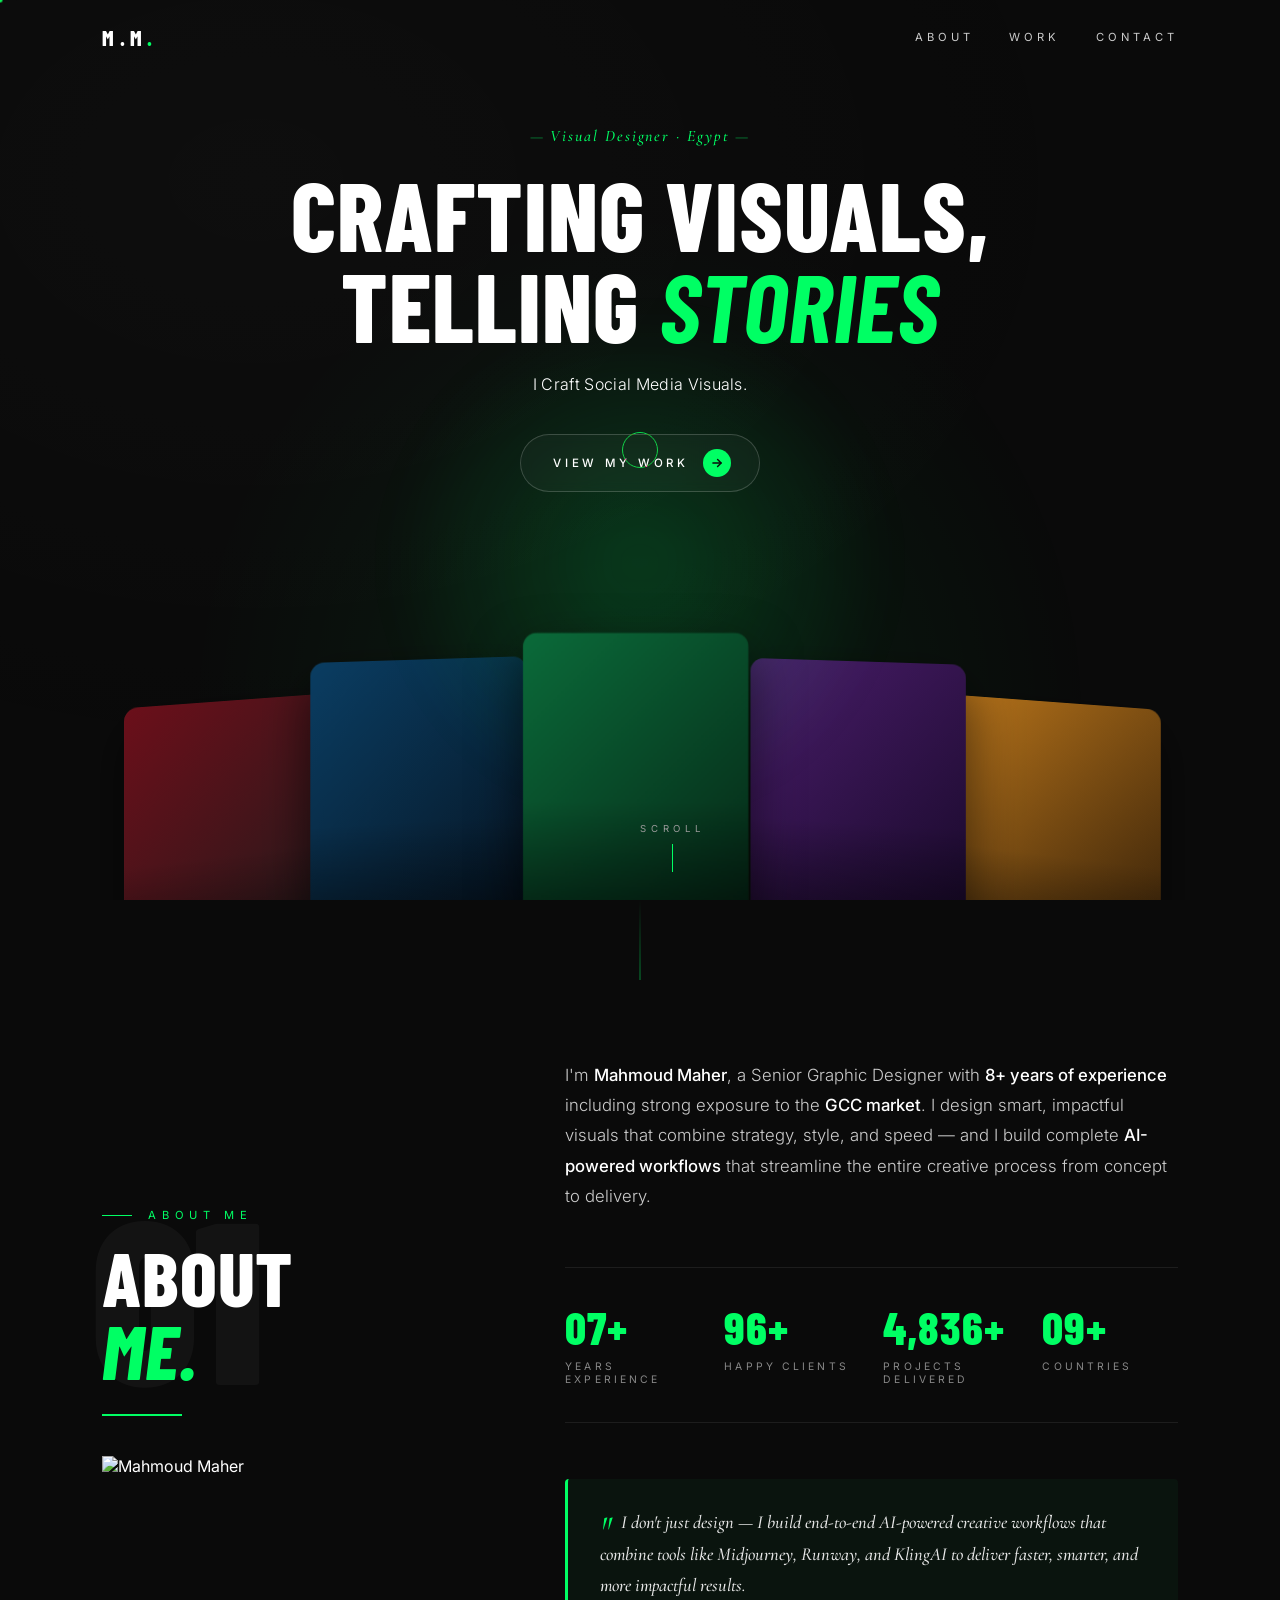
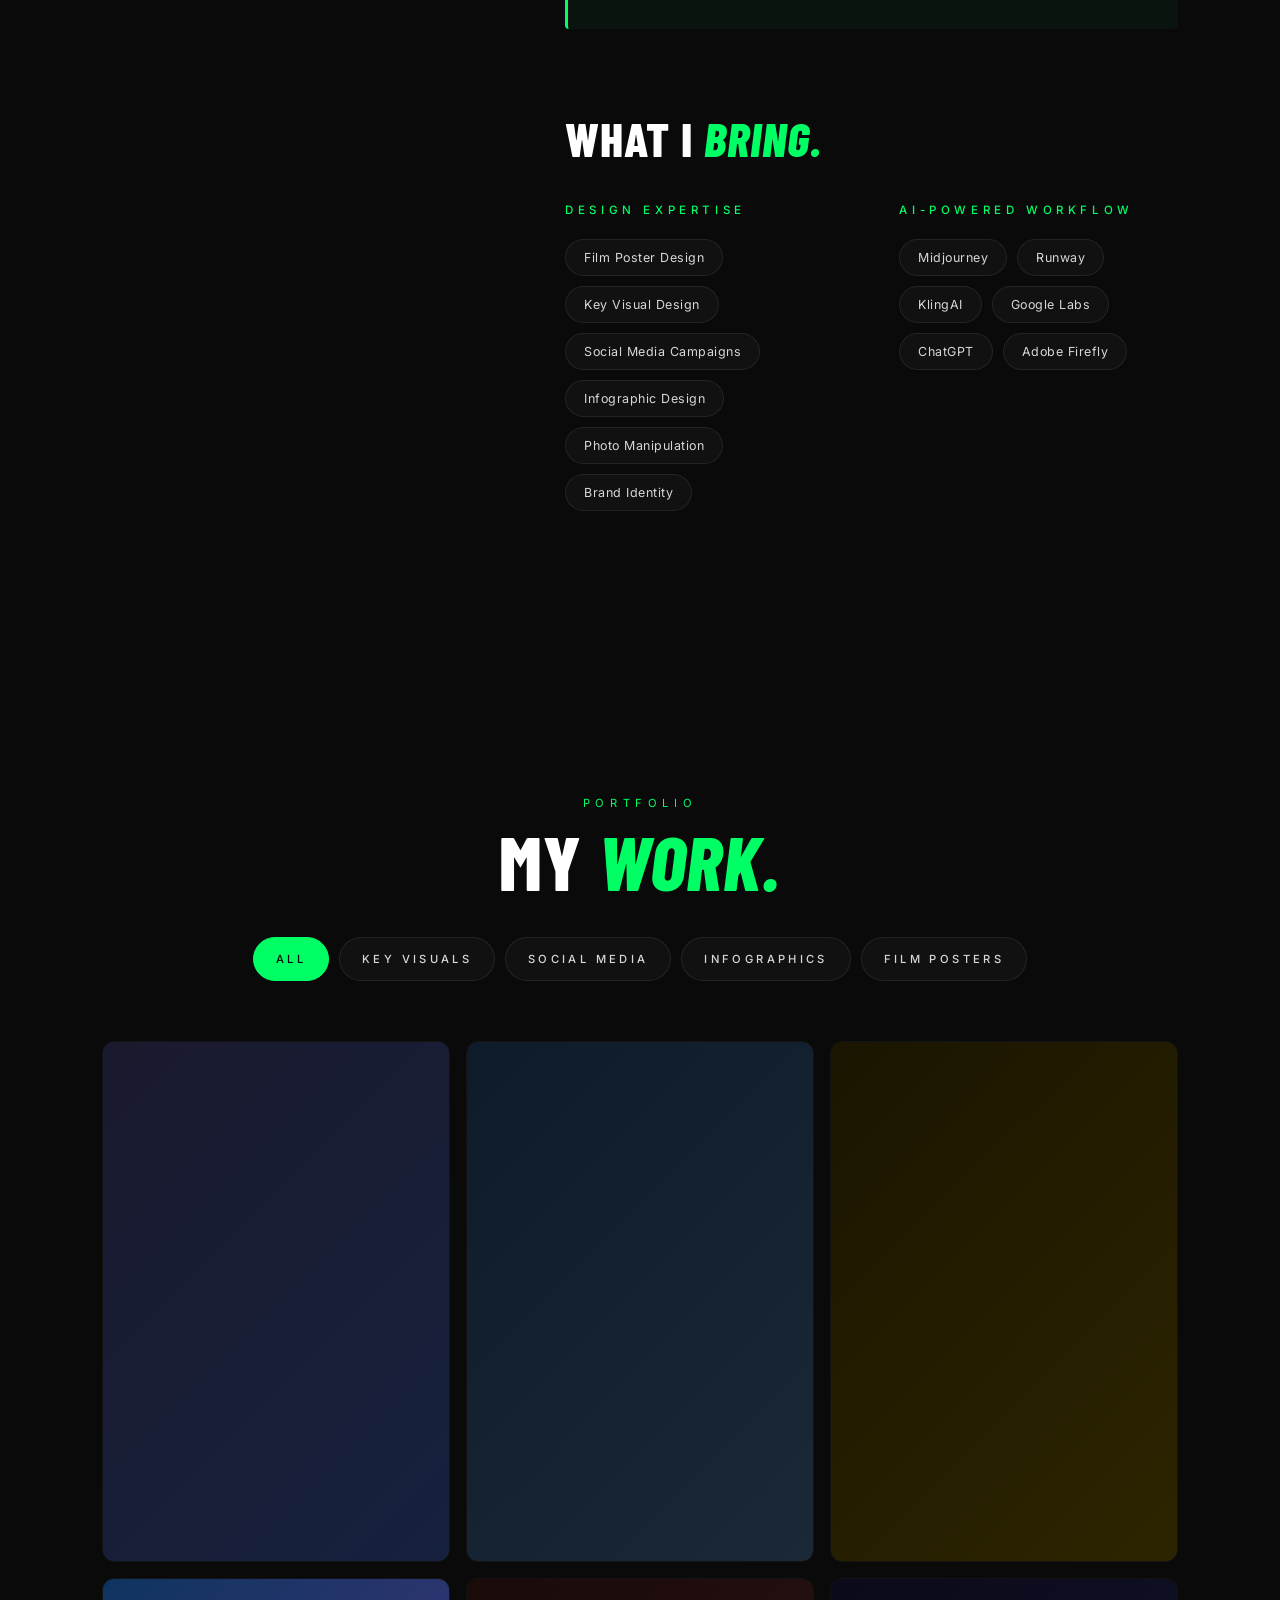
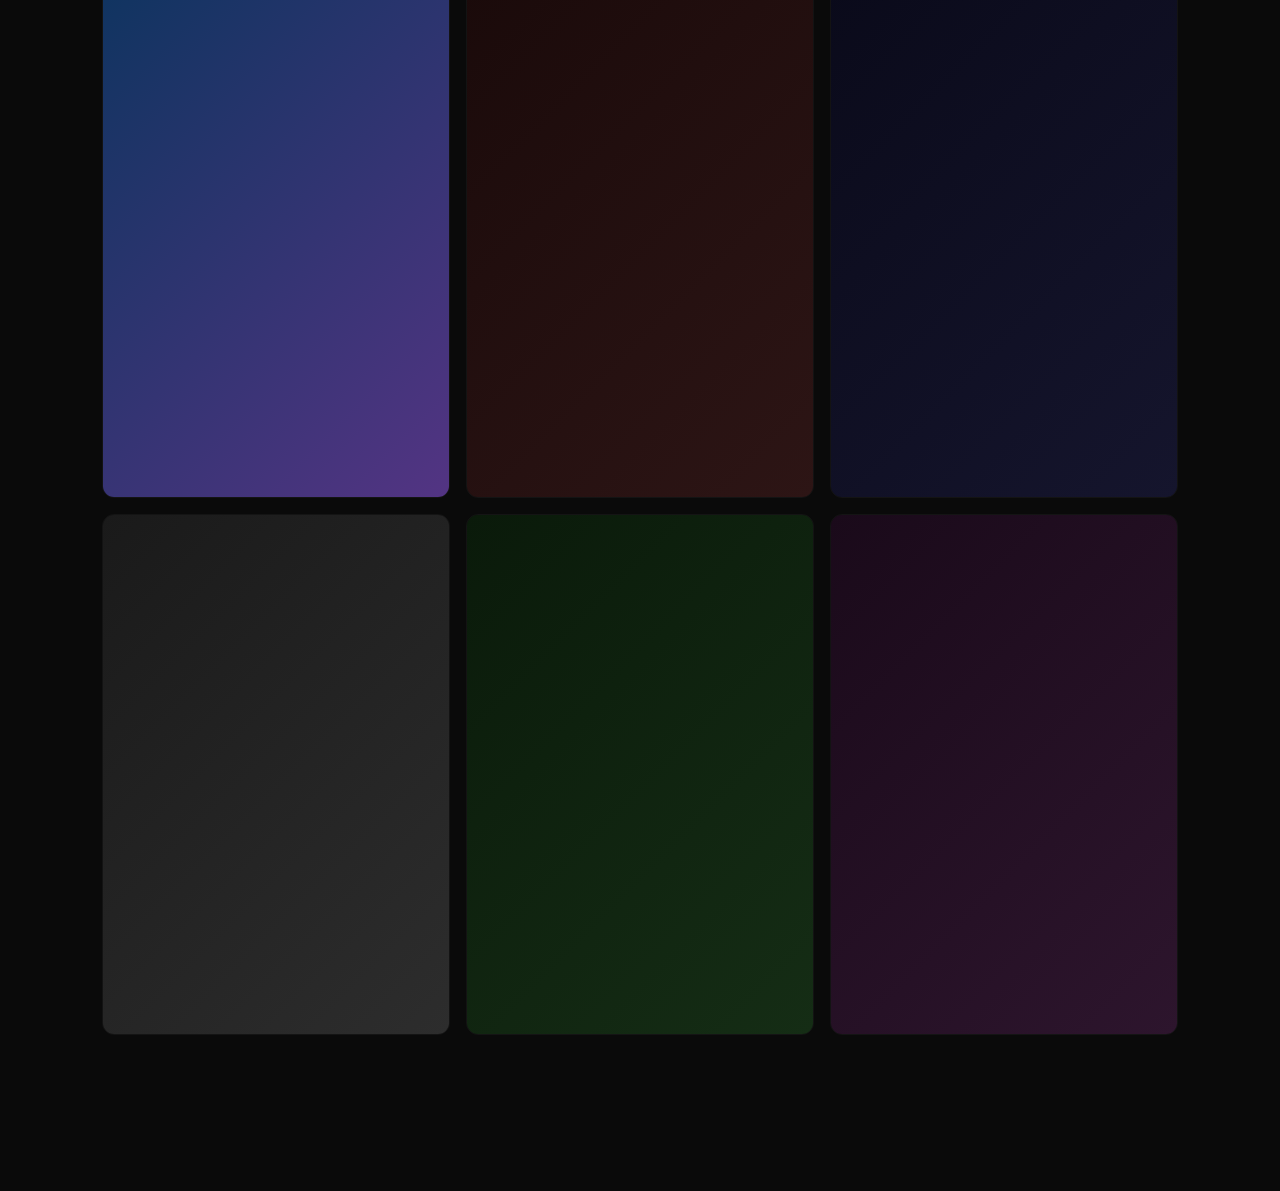
==== index.html @ 26a0940a "Update portfolio gallery: 9 cards with new gradients, View Project hover, filter fade transition" ====
<!DOCTYPE html>
<html lang="en">
<head>
<meta charset="UTF-8">
<meta name="viewport" content="width=device-width, initial-scale=1.0">
<title>Mahmoud Maher — Senior Graphic Designer</title>
<link rel="preconnect" href="https://fonts.googleapis.com">
<link rel="preconnect" href="https://fonts.gstatic.com" crossorigin>
<link href="https://fonts.googleapis.com/css2?family=Barlow+Condensed:wght@500;700;800;900&family=Cormorant+Garamond:ital,wght@1,400;1,500&family=Inter:wght@300;400;500&display=swap" rel="stylesheet">
<style>
  * { margin: 0; padding: 0; box-sizing: border-box; }

  :root {
    --bg: #0A0A0A;
    --green: #00FF64;
    --green-soft: rgba(0, 255, 100, 0.15);
    --gold: #00FF64;
    --white: #FFFFFF;
    --muted: #9a9a9a;
    --ease: cubic-bezier(0.7, 0, 0.3, 1);
  }

  html, body {
    background: var(--bg);
    color: var(--white);
    font-family: 'Inter', sans-serif;
    overflow-x: hidden;
    cursor: none;
  }
  body { scroll-behavior: smooth; }
  ::selection { background: var(--green); color: #0A0A0A; }

  a, button { cursor: none; color: inherit; text-decoration: none; border: none; background: none; }

  /* Page fade-in */
  .page-fade {
    position: fixed; inset: 0;
    background: #000;
    z-index: 10000;
    pointer-events: none;
    animation: pageFade 1.2s var(--ease) forwards;
  }
  @keyframes pageFade {
    0%   { opacity: 1; }
    100% { opacity: 0; visibility: hidden; }
  }

  /* Cursor */
  .cursor-dot, .cursor-circle {
    position: fixed; top: 0; left: 0;
    pointer-events: none;
    z-index: 9999;
    border-radius: 50%;
    transform: translate(-50%, -50%);
    mix-blend-mode: difference;
  }
  .cursor-dot { width: 5px; height: 5px; background: var(--gold); }
  .cursor-circle {
    width: 36px; height: 36px;
    border: 1px solid var(--gold);
    transition: width 0.35s var(--ease), height 0.35s var(--ease), background 0.35s var(--ease);
  }
  .cursor-circle.hover {
    width: 64px; height: 64px;
    background: rgba(0, 255, 100, 0.1);
  }

  /* Hero */
  .hero {
    position: relative;
    width: 100%;
    height: 100vh;
    overflow: hidden;
    perspective: 1600px;
  }

  /* Background ambient grain */
  .grain {
    position: absolute; inset: 0;
    background:
      radial-gradient(ellipse at 50% 80%, rgba(0,255,100,0.08) 0%, transparent 50%),
      radial-gradient(ellipse at 20% 20%, rgba(255,255,255,0.02) 0%, transparent 60%);
    pointer-events: none;
    z-index: 0;
  }

  /* Cards container — bottom half, behind text */
  .cards-stage {
    position: absolute;
    left: 50%;
    bottom: -8vh;
    transform: translateX(-50%);
    width: min(1500px, 100%);
    height: 65vh;
    transform-style: preserve-3d;
    z-index: 1;
    pointer-events: none;
  }

  .cards-row {
    position: relative;
    width: 100%;
    height: 100%;
    transform-style: preserve-3d;
    transition: transform 0.4s var(--ease);
  }

  .center-glow {
    position: absolute;
    left: 50%; top: 30%;
    width: 600px;
    height: 600px;
    transform: translate(-50%, -50%);
    background: radial-gradient(circle, var(--green-soft) 0%, transparent 60%);
    filter: blur(20px);
    z-index: 0;
    pointer-events: none;
    animation: glowPulse 6s ease-in-out infinite;
  }
  @keyframes glowPulse {
    0%, 100% { opacity: 0.7; transform: translate(-50%, -50%) scale(1); }
    50%      { opacity: 1;   transform: translate(-50%, -50%) scale(1.1); }
  }

  .card {
    position: absolute;
    bottom: 0;
    left: 50%;
    width: 220px;
    height: 330px;
    border-radius: 14px;
    overflow: hidden;
    transform-style: preserve-3d;
    transform-origin: center center;
    pointer-events: auto;
    box-shadow:
      0 20px 50px rgba(0,0,0,0.6),
      0 0 0 1px rgba(255,255,255,0.04) inset;
    transition: transform 0.5s var(--ease), box-shadow 0.5s var(--ease);
    opacity: 0;
    animation: cardRise 1.2s var(--ease) forwards;
  }
  @keyframes cardRise {
    from { opacity: 0; transform: var(--rest) translateY(60px); }
    to   { opacity: 1; transform: var(--rest); }
  }

  .card .img {
    position: absolute; inset: 0;
    background-size: cover;
    background-position: center;
  }
  .card .overlay {
    position: absolute; inset: 0;
    background: linear-gradient(to top, rgba(0,0,0,0.7) 0%, transparent 50%);
  }
  .card .meta {
    position: absolute;
    left: 16px; right: 16px; bottom: 14px;
    color: #fff;
  }
  .card .cat {
    font-family: 'Inter', sans-serif;
    font-weight: 400;
    font-size: 0.6rem;
    letter-spacing: 0.3em;
    color: var(--green);
    text-transform: uppercase;
    margin-bottom: 4px;
  }
  .card .title {
    font-family: 'Barlow Condensed', sans-serif;
    font-weight: 700;
    font-size: 1.05rem;
    letter-spacing: 0.05em;
    text-transform: uppercase;
  }
  .card .tint {
    position: absolute; inset: 0;
    background: rgba(0, 255, 100, 0);
    transition: background 0.5s var(--ease);
    pointer-events: none;
  }
  .card:hover {
    transform: var(--rest) scale(1.08) !important;
    box-shadow:
      0 30px 70px rgba(0,0,0,0.8),
      0 0 60px rgba(0,255,100,0.35),
      0 0 0 1px rgba(0,255,100,0.4) inset;
    z-index: 10;
  }
  .card:hover .tint {
    background: rgba(0, 255, 100, 0.12);
  }

  /* Hero content — text */
  .content {
    position: relative;
    z-index: 5;
    padding: 14vh 32px 0;
    text-align: center;
    max-width: 1100px;
    margin: 0 auto;
    pointer-events: none;
  }
  .content > * { pointer-events: auto; }

  .reveal {
    opacity: 0;
    transform: translateY(-24px);
    animation: reveal 1.1s var(--ease) forwards;
  }
  .reveal.d1 { animation-delay: 0.4s; }
  .reveal.d2 { animation-delay: 0.7s; }
  .reveal.d3 { animation-delay: 1.0s; }
  .reveal.d4 { animation-delay: 1.3s; }
  @keyframes reveal {
    to { opacity: 1; transform: translateY(0); }
  }

  .subtitle {
    font-family: 'Cormorant Garamond', serif;
    font-style: italic;
    font-weight: 500;
    font-size: 1rem;
    letter-spacing: 0.12em;
    color: var(--gold);
    margin-bottom: 22px;
  }
  .subtitle::before {
    content: '— ';
    color: var(--gold);
    opacity: 0.6;
  }
  .subtitle::after {
    content: ' —';
    color: var(--gold);
    opacity: 0.6;
  }

  .headline {
    font-family: 'Barlow Condensed', sans-serif;
    font-weight: 800;
    font-size: clamp(2.6rem, 7.5vw, 6.4rem);
    line-height: 0.95;
    letter-spacing: 0.01em;
    color: var(--white);
    text-transform: uppercase;
  }
  .headline .accent {
    color: var(--green);
    font-style: italic;
    font-weight: 700;
  }

  .body-text {
    font-family: 'Inter', sans-serif;
    font-weight: 300;
    font-size: 1rem;
    letter-spacing: 0.02em;
    color: var(--white);
    margin-top: 22px;
    max-width: 540px;
    margin-left: auto;
    margin-right: auto;
    line-height: 1.6;
    position: relative;
    height: 1.6em;
  }
  .body-text .phrase {
    position: absolute;
    left: 0; right: 0;
    top: 0;
    opacity: 0;
    transition: opacity 0.7s var(--ease);
  }
  .body-text .phrase.active { opacity: 1; }

  /* CTA pill */
  .cta {
    display: inline-flex;
    align-items: center;
    gap: 14px;
    margin-top: 36px;
    padding: 14px 28px 14px 32px;
    border-radius: 999px;
    border: 1px solid rgba(255,255,255,0.18);
    background: rgba(255,255,255,0.03);
    backdrop-filter: blur(6px);
    font-family: 'Inter', sans-serif;
    font-weight: 500;
    font-size: 0.72rem;
    letter-spacing: 0.32em;
    text-transform: uppercase;
    color: var(--white);
    transition: background 0.4s var(--ease), border-color 0.4s var(--ease), color 0.4s var(--ease), transform 0.4s var(--ease);
  }
  .cta .arrow {
    width: 28px; height: 28px;
    border-radius: 50%;
    background: var(--green);
    color: #0A0A0A;
    display: inline-flex;
    align-items: center;
    justify-content: center;
    transition: transform 0.4s var(--ease);
  }
  .cta .arrow svg { width: 14px; height: 14px; }
  .cta:hover {
    background: rgba(0,255,100,0.08);
    border-color: var(--green);
    color: var(--green);
  }
  .cta:hover .arrow { transform: translateX(4px); }

  /* Scroll hint */
  .scroll-hint {
    position: absolute;
    bottom: 28px;
    left: 50%;
    transform: translateX(-50%);
    z-index: 6;
    font-size: 0.6rem;
    font-weight: 400;
    letter-spacing: 0.5em;
    color: var(--muted);
    text-transform: uppercase;
    opacity: 0;
    animation: reveal 1s var(--ease) 1.6s forwards;
  }
  .scroll-hint::after {
    content: '';
    display: block;
    width: 1px; height: 28px;
    background: var(--green);
    margin: 10px auto 0;
    transform-origin: top;
    animation: scrollLine 2s ease-in-out infinite;
  }
  @keyframes scrollLine {
    0%, 100% { transform: scaleY(0.3); opacity: 0.3; }
    50%      { transform: scaleY(1);   opacity: 1; }
  }

  /* ============= ABOUT SECTION ============= */
  .about {
    position: relative;
    padding: 160px 8vw 140px;
    background: var(--bg);
    overflow: hidden;
  }
  .about::before {
    content: '';
    position: absolute;
    top: 0; left: 50%;
    transform: translateX(-50%);
    width: 1px; height: 80px;
    background: linear-gradient(to bottom, transparent, var(--green));
    opacity: 0.5;
  }

  .about-grid {
    display: grid;
    grid-template-columns: 1fr 1.6fr;
    gap: 80px;
    max-width: 1300px;
    margin: 0 auto;
    align-items: center;
  }

  .about-left {
    position: relative;
  }

  .portrait {
    position: relative;
    width: 100%;
    max-width: 380px;
    aspect-ratio: 3 / 4;
    margin-top: 40px;
    background: transparent;
    border: none;
    border-radius: 0;
    box-shadow: none;
    overflow: visible;
  }
  .portrait img {
    width: 100%;
    height: 100%;
    object-fit: contain;
    object-position: bottom center;
    display: block;
    background: transparent;
  }
  .portrait::after {
    content: '';
    position: absolute;
    left: 0; right: 0; bottom: 0;
    height: 35%;
    background: linear-gradient(to bottom, transparent 0%, #0A0A0A 100%);
    pointer-events: none;
  }
  .big-num {
    font-family: 'Barlow Condensed', sans-serif;
    font-weight: 900;
    font-size: clamp(8rem, 18vw, 16rem);
    line-height: 1;
    color: rgba(255,255,255,0.04);
    letter-spacing: -0.02em;
    position: absolute;
    top: -30px;
    left: -10px;
    pointer-events: none;
    user-select: none;
  }
  .section-label {
    font-family: 'Inter', sans-serif;
    font-weight: 400;
    font-size: 0.7rem;
    letter-spacing: 0.5em;
    color: var(--green);
    text-transform: uppercase;
    margin-bottom: 18px;
    display: flex;
    align-items: center;
    gap: 16px;
  }
  .section-label::before {
    content: '';
    display: inline-block;
    width: 30px; height: 1px;
    background: var(--green);
  }
  .section-title {
    font-family: 'Barlow Condensed', sans-serif;
    font-weight: 800;
    font-size: clamp(3rem, 6vw, 5rem);
    line-height: 0.95;
    color: var(--white);
    text-transform: uppercase;
    letter-spacing: 0.01em;
    position: relative;
    z-index: 1;
  }
  .section-title .accent { color: var(--green); font-style: italic; }

  .green-line {
    height: 2px;
    background: var(--green);
    margin-top: 28px;
    width: 0;
    transition: width 1.4s var(--ease);
  }
  .reveal-section.visible .green-line { width: 80px; }

  .bio {
    font-family: 'Inter', sans-serif;
    font-weight: 300;
    font-size: 1.05rem;
    line-height: 1.8;
    color: #cccccc;
    max-width: 640px;
  }
  .bio strong {
    color: var(--white);
    font-weight: 500;
  }

  /* Stats */
  .stats {
    margin-top: 56px;
    display: grid;
    grid-template-columns: repeat(4, 1fr);
    gap: 24px;
    border-top: 1px solid rgba(255,255,255,0.08);
    border-bottom: 1px solid rgba(255,255,255,0.08);
    padding: 36px 0;
  }
  .stat {
    text-align: left;
  }
  .stat .num {
    font-family: 'Barlow Condensed', sans-serif;
    font-weight: 800;
    font-size: clamp(2rem, 3.6vw, 3rem);
    color: var(--gold);
    line-height: 1;
    letter-spacing: 0.02em;
  }
  .stat .num .plus { color: var(--green); }
  .stat .lbl {
    font-family: 'Inter', sans-serif;
    font-weight: 400;
    font-size: 0.65rem;
    letter-spacing: 0.3em;
    color: #888;
    text-transform: uppercase;
    margin-top: 10px;
  }

  /* Highlight box */
  .highlight {
    margin-top: 56px;
    padding: 28px 32px;
    background: rgba(0,255,100,0.04);
    border-left: 3px solid var(--green);
    border-radius: 4px;
    font-family: 'Cormorant Garamond', serif;
    font-style: italic;
    font-weight: 500;
    font-size: 1.15rem;
    line-height: 1.7;
    color: #e8e8e8;
  }
  .highlight::before {
    content: '"';
    color: var(--green);
    font-size: 2.2rem;
    line-height: 0;
    position: relative;
    top: 12px;
    margin-right: 6px;
  }

  /* Skills */
  .skills {
    margin-top: 80px;
  }
  .skills-title {
    font-family: 'Barlow Condensed', sans-serif;
    font-weight: 800;
    font-size: clamp(2rem, 4vw, 3rem);
    color: var(--white);
    text-transform: uppercase;
    margin-bottom: 36px;
    letter-spacing: 0.02em;
  }
  .skills-title .accent { color: var(--green); font-style: italic; }

  .skills-grid {
    display: grid;
    grid-template-columns: 1fr 1fr;
    gap: 56px;
  }
  .skill-cat h4 {
    font-family: 'Inter', sans-serif;
    font-weight: 500;
    font-size: 0.72rem;
    letter-spacing: 0.4em;
    color: var(--gold);
    text-transform: uppercase;
    margin-bottom: 22px;
  }
  .tags {
    display: flex;
    flex-wrap: wrap;
    gap: 10px;
  }
  .tag {
    display: inline-block;
    padding: 10px 18px;
    background: rgba(255,255,255,0.03);
    border: 1px solid rgba(255,255,255,0.08);
    border-radius: 999px;
    font-family: 'Inter', sans-serif;
    font-weight: 400;
    font-size: 0.78rem;
    letter-spacing: 0.04em;
    color: #d8d8d8;
    transition: border-color 0.4s var(--ease), background 0.4s var(--ease), color 0.4s var(--ease), transform 0.4s var(--ease);
    opacity: 0;
    transform: translateY(12px);
  }
  .reveal-section.visible .tag {
    opacity: 1;
    transform: translateY(0);
  }
  .tag:hover {
    border-color: var(--green);
    color: var(--green);
    background: rgba(0,255,100,0.06);
    transform: translateY(-2px);
  }

  /* Generic scroll reveal */
  .reveal-up {
    opacity: 0;
    transform: translateY(40px);
    transition: opacity 0.9s var(--ease), transform 0.9s var(--ease);
  }
  .reveal-section.visible .reveal-up {
    opacity: 1;
    transform: translateY(0);
  }
  .reveal-section .reveal-up.d1 { transition-delay: 0.1s; }
  .reveal-section .reveal-up.d2 { transition-delay: 0.25s; }
  .reveal-section .reveal-up.d3 { transition-delay: 0.4s; }
  .reveal-section .reveal-up.d4 { transition-delay: 0.55s; }
  .reveal-section .reveal-up.d5 { transition-delay: 0.7s; }

  /* ============= NAVBAR ============= */
  .nav {
    position: fixed;
    top: 0; left: 0; right: 0;
    z-index: 100;
    padding: 22px 8vw;
    display: flex;
    align-items: center;
    justify-content: space-between;
    transition: background 0.4s var(--ease), backdrop-filter 0.4s var(--ease), padding 0.4s var(--ease), border-color 0.4s var(--ease);
    border-bottom: 1px solid transparent;
  }
  .nav.scrolled {
    background: rgba(10,10,10,0.75);
    backdrop-filter: blur(14px);
    -webkit-backdrop-filter: blur(14px);
    padding: 14px 8vw;
    border-bottom-color: rgba(255,255,255,0.06);
  }
  .nav .brand {
    font-family: 'Barlow Condensed', sans-serif;
    font-weight: 800;
    font-size: 1.3rem;
    letter-spacing: 0.25em;
    color: var(--white);
  }
  .nav .brand .dot { color: var(--green); }
  .nav .links {
    display: flex;
    align-items: center;
    gap: 36px;
  }
  .nav .links a {
    font-family: 'Inter', sans-serif;
    font-weight: 400;
    font-size: 0.7rem;
    letter-spacing: 0.35em;
    text-transform: uppercase;
    color: #cccccc;
    position: relative;
    padding: 8px 0;
    transition: color 0.3s var(--ease);
  }
  .nav .links a::after {
    content: '';
    position: absolute;
    left: 0; bottom: 2px;
    width: 0; height: 1px;
    background: var(--green);
    transition: width 0.4s var(--ease);
  }
  .nav .links a:hover { color: var(--green); }
  .nav .links a:hover::after { width: 100%; }

  .hamburger {
    display: none;
    width: 44px; height: 44px;
    align-items: center;
    justify-content: center;
    flex-direction: column;
    gap: 5px;
    background: transparent;
    border: 1px solid rgba(255,255,255,0.12);
    border-radius: 8px;
  }
  .hamburger span {
    display: block;
    width: 18px; height: 1.5px;
    background: var(--white);
    transition: transform 0.35s var(--ease), opacity 0.35s var(--ease);
  }
  .nav.open .hamburger span:nth-child(1) { transform: translateY(6.5px) rotate(45deg); }
  .nav.open .hamburger span:nth-child(2) { opacity: 0; }
  .nav.open .hamburger span:nth-child(3) { transform: translateY(-6.5px) rotate(-45deg); }

  /* ============= PORTFOLIO ============= */
  .portfolio {
    position: relative;
    padding: 140px 8vw 140px;
    background: var(--bg);
  }
  .portfolio-head {
    max-width: 1300px;
    margin: 0 auto 50px;
    text-align: center;
  }
  .portfolio-head .section-label {
    justify-content: center;
    display: inline-flex;
    margin-bottom: 14px;
  }
  .portfolio-head .section-label::before { display: none; }
  .portfolio-head .section-title {
    text-align: center;
  }

  .filters {
    display: flex;
    justify-content: center;
    flex-wrap: wrap;
    gap: 10px;
    margin: 40px auto 0;
    max-width: 900px;
  }
  .filter-btn {
    padding: 10px 22px;
    background: rgba(255,255,255,0.03);
    border: 1px solid rgba(255,255,255,0.08);
    border-radius: 999px;
    font-family: 'Inter', sans-serif;
    font-weight: 500;
    font-size: 0.7rem;
    letter-spacing: 0.3em;
    text-transform: uppercase;
    color: #d8d8d8;
    min-height: 44px;
    transition: all 0.35s var(--ease);
  }
  .filter-btn:hover {
    border-color: var(--green);
    color: var(--green);
  }
  .filter-btn.active {
    background: var(--green);
    border-color: var(--green);
    color: #0A0A0A;
  }

  .grid {
    max-width: 1300px;
    margin: 60px auto 0;
    column-count: 3;
    column-gap: 16px;
  }
  .work {
    break-inside: avoid;
    display: block;
    margin-bottom: 16px;
    border-radius: 12px;
    overflow: hidden;
    position: relative;
    cursor: none;
    border: 1px solid rgba(255,255,255,0.04);
    transition: transform 0.3s cubic-bezier(0.7,0,0.3,1), border-color 0.3s cubic-bezier(0.7,0,0.3,1), box-shadow 0.3s cubic-bezier(0.7,0,0.3,1), opacity 0.4s var(--ease);
    opacity: 0;
    transform: translateY(40px);
  }
  .reveal-section.visible .work {
    opacity: 1;
    transform: translateY(0);
    transition-delay: calc(var(--i, 0) * 0.06s);
  }
  .work .thumb {
    width: 100%;
    display: block;
    aspect-ratio: var(--ratio, 3/4);
    background: var(--grad, #222);
  }
  .work .label {
    position: absolute;
    inset: 0;
    background: rgba(0,0,0,0.6);
    display: flex;
    flex-direction: column;
    justify-content: flex-end;
    padding: 22px;
    opacity: 0;
    transform: translateY(40%);
    transition: opacity 0.3s cubic-bezier(0.7,0,0.3,1), transform 0.3s cubic-bezier(0.7,0,0.3,1);
  }
  .work .label .view {
    font-family: 'Inter', sans-serif;
    font-weight: 500;
    font-size: 0.65rem;
    letter-spacing: 0.4em;
    color: var(--green);
    text-transform: uppercase;
    margin-top: 12px;
    display: inline-flex;
    align-items: center;
    gap: 8px;
  }
  .work .label .view::after {
    content: '→';
    font-size: 0.9rem;
    letter-spacing: 0;
  }
  .work .label .cat {
    font-family: 'Inter', sans-serif;
    font-weight: 500;
    font-size: 0.6rem;
    letter-spacing: 0.4em;
    color: var(--green);
    text-transform: uppercase;
    margin-bottom: 6px;
  }
  .work .label .name {
    font-family: 'Barlow Condensed', sans-serif;
    font-weight: 700;
    font-size: 1.4rem;
    color: var(--white);
    letter-spacing: 0.04em;
    text-transform: uppercase;
  }
  .work:hover {
    transform: scale(1.04);
    border-color: var(--green);
    box-shadow: 0 20px 50px rgba(0,0,0,0.6), 0 0 30px rgba(0,255,100,0.2);
    z-index: 2;
  }
  .work:hover .label { opacity: 1; transform: translateY(0); }
  .work.hidden { display: none; }
  .work.filter-out { opacity: 0; transform: translateY(20px) scale(0.96); }

  /* Lightbox */
  .lightbox {
    position: fixed;
    inset: 0;
    background: rgba(0,0,0,0.92);
    backdrop-filter: blur(8px);
    z-index: 9000;
    display: flex;
    align-items: center;
    justify-content: center;
    padding: 5vh 5vw;
    opacity: 0;
    pointer-events: none;
    transition: opacity 0.35s var(--ease);
  }
  .lightbox.open {
    opacity: 1;
    pointer-events: auto;
  }
  .lightbox-inner {
    position: relative;
    max-width: 700px;
    width: 100%;
    border-radius: 12px;
    overflow: hidden;
    transform: scale(0.92);
    transition: transform 0.4s var(--ease);
    box-shadow: 0 40px 100px rgba(0,0,0,0.8), 0 0 60px rgba(0,255,100,0.15);
  }
  .lightbox.open .lightbox-inner { transform: scale(1); }
  .lightbox-thumb {
    width: 100%;
    aspect-ratio: 3/4;
    background: var(--grad, #222);
  }
  .lightbox-meta {
    background: #0f0f0f;
    padding: 20px 26px;
    border-top: 1px solid rgba(0,255,100,0.2);
  }
  .lightbox-meta .cat {
    font-family: 'Inter', sans-serif;
    font-size: 0.6rem;
    letter-spacing: 0.4em;
    color: var(--green);
    text-transform: uppercase;
    margin-bottom: 6px;
  }
  .lightbox-meta .name {
    font-family: 'Barlow Condensed', sans-serif;
    font-weight: 700;
    font-size: 1.6rem;
    color: var(--white);
    text-transform: uppercase;
    letter-spacing: 0.04em;
  }
  .lightbox-close {
    position: absolute;
    top: -50px; right: 0;
    width: 44px; height: 44px;
    border-radius: 50%;
    background: rgba(255,255,255,0.08);
    border: 1px solid rgba(255,255,255,0.15);
    color: #fff;
    display: flex;
    align-items: center;
    justify-content: center;
    font-size: 1.2rem;
    transition: all 0.3s var(--ease);
  }
  .lightbox-close:hover {
    background: var(--green);
    color: #0A0A0A;
    border-color: var(--green);
  }

  /* ============= RESPONSIVE ============= */
  @media (max-width: 1100px) {
    .grid { column-count: 2; }
  }

  @media (max-width: 900px) {
    .nav { padding: 18px 24px; }
    .nav.scrolled { padding: 12px 24px; }
    .nav .links {
      position: fixed;
      top: 0; right: 0;
      height: 100vh;
      width: min(80vw, 320px);
      flex-direction: column;
      align-items: flex-start;
      justify-content: center;
      gap: 28px;
      padding: 80px 36px;
      background: rgba(10,10,10,0.96);
      backdrop-filter: blur(20px);
      transform: translateX(100%);
      transition: transform 0.5s var(--ease);
      border-left: 1px solid rgba(255,255,255,0.06);
    }
    .nav .links a {
      font-size: 0.85rem;
      letter-spacing: 0.3em;
      min-height: 44px;
      display: flex;
      align-items: center;
    }
    .nav.open .links { transform: translateX(0); }
    .hamburger { display: flex; z-index: 101; }

    .about { padding: 100px 24px 80px; }
    .about-grid { grid-template-columns: 1fr; gap: 40px; }
    .about-left { order: -1; }
    .portrait { margin: 0 auto; max-width: 280px; }
    .stats { grid-template-columns: repeat(2, 1fr); gap: 28px 20px; }
    .skills-grid { grid-template-columns: 1fr; gap: 40px; }
    .skills { margin-top: 56px; }
    .big-num {
      position: absolute;
      top: -40px;
      left: -10px;
      font-size: 9rem;
      opacity: 1;
    }

    .portfolio { padding: 100px 24px; }
    .filters { gap: 8px; }
    .filter-btn { padding: 9px 16px; font-size: 0.62rem; letter-spacing: 0.25em; }

    .hero .content { padding: 18vh 20px 0; }
    .cards-stage { height: 48vh; bottom: -2vh; }
  }

  @media (max-width: 600px) {
    .about, .portfolio { padding-left: 16px; padding-right: 16px; }
    .nav { padding: 16px; }
    .nav.scrolled { padding: 12px 16px; }
    .grid { column-count: 1; column-gap: 0; }
    .work { margin-bottom: 16px; }
    .stats { padding: 24px 0; gap: 24px 16px; }
    .stat .num { font-size: 2.2rem; }
    .stat .lbl { font-size: 0.58rem; letter-spacing: 0.25em; }
    .highlight { padding: 22px 20px; font-size: 1rem; }
    .bio { font-size: 0.98rem; line-height: 1.7; }
    .section-title { font-size: 2.6rem; }
    .skills-title { font-size: 1.8rem; }
    .lightbox-close { top: -52px; }

    /* Hero on phone */
    .hero { perspective: 1100px; }
    .hero .content { padding-top: 16vh; }
    .headline { font-size: 2.4rem; }
    .body-text { font-size: 0.92rem; }
    .cta { padding: 12px 20px; font-size: 0.65rem; letter-spacing: 0.28em; min-height: 44px; }
    .subtitle { font-size: 0.85rem; letter-spacing: 0.18em; }
    .scroll-hint { font-size: 0.55rem; }
    .center-glow { width: 280px; height: 280px; }
    /* Reduce visible cards on small screens */
    .cards-stage { height: 38vh; }
  }

  @media (max-width: 768px) {
    body { cursor: auto; }
    .cursor-dot, .cursor-circle { display: none; }
    a, button, .work, .filter-btn, .tag { cursor: pointer; }
  }
</style>
</head>
<body>

<div class="page-fade"></div>
<div class="cursor-dot"></div>
<div class="cursor-circle"></div>

<nav class="nav" id="nav">
  <a href="#" class="brand" data-hover>M.M<span class="dot">.</span></a>
  <div class="links" id="navLinks">
    <a href="#about" data-hover>About</a>
    <a href="#work" data-hover>Work</a>
    <a href="#contact" data-hover>Contact</a>
  </div>
  <button class="hamburger" id="hamburger" aria-label="Menu">
    <span></span><span></span><span></span>
  </button>
</nav>

<section class="hero">
  <div class="grain"></div>

  <div class="cards-stage">
    <div class="center-glow"></div>
    <div class="cards-row" id="cardsRow"></div>
  </div>

  <div class="content">
    <div class="subtitle reveal d1">Visual Designer &middot; Egypt</div>
    <h1 class="headline reveal d2">
      Crafting Visuals,<br>
      Telling <span class="accent">Stories</span>
    </h1>
    <p class="body-text reveal d3" id="cyclePhrase">
      <span class="phrase active">I Craft Film Posters.</span>
      <span class="phrase">I Craft Social Media Visuals.</span>
      <span class="phrase">I Craft AI-Powered Designs.</span>
      <span class="phrase">I Craft Key Visuals.</span>
    </p>
    <a href="#work" class="cta reveal d4" data-hover>
      View My Work
      <span class="arrow">
        <svg viewBox="0 0 24 24" fill="none" stroke="currentColor" stroke-width="2.5" stroke-linecap="round" stroke-linejoin="round">
          <line x1="5" y1="12" x2="19" y2="12"/>
          <polyline points="13 6 19 12 13 18"/>
        </svg>
      </span>
    </a>
  </div>

  <div class="scroll-hint">Scroll</div>
</section>

<section class="about reveal-section" id="about">
  <div class="about-grid">
    <div class="about-left">
      <div class="big-num reveal-up">01</div>
      <div class="section-label reveal-up d1">About Me</div>
      <h2 class="section-title reveal-up d2">About<br><span class="accent">Me.</span></h2>
      <div class="green-line"></div>
      <div class="portrait reveal-up d3">
        <img src="mahmoud.png" alt="Mahmoud Maher">
      </div>
    </div>

    <div class="about-right">
      <p class="bio reveal-up d1">
        I'm <strong>Mahmoud Maher</strong>, a Senior Graphic Designer with <strong>8+ years of experience</strong>
        including strong exposure to the <strong>GCC market</strong>. I design smart, impactful visuals
        that combine strategy, style, and speed — and I build complete <strong>AI-powered workflows</strong>
        that streamline the entire creative process from concept to delivery.
      </p>

      <div class="stats reveal-up d2">
        <div class="stat">
          <div class="num"><span class="count" data-target="8">0</span><span class="plus">+</span></div>
          <div class="lbl">Years Experience</div>
        </div>
        <div class="stat">
          <div class="num"><span class="count" data-target="100">0</span><span class="plus">+</span></div>
          <div class="lbl">Happy Clients</div>
        </div>
        <div class="stat">
          <div class="num"><span class="count" data-target="5000">0</span><span class="plus">+</span></div>
          <div class="lbl">Projects Delivered</div>
        </div>
        <div class="stat">
          <div class="num"><span class="count" data-target="10">0</span><span class="plus">+</span></div>
          <div class="lbl">Countries</div>
        </div>
      </div>

      <div class="highlight reveal-up d3">
        I don't just design — I build end-to-end AI-powered creative workflows
        that combine tools like Midjourney, Runway, and KlingAI to deliver
        faster, smarter, and more impactful results.
      </div>

      <div class="skills">
        <h3 class="skills-title reveal-up d1">What I <span class="accent">Bring.</span></h3>
        <div class="skills-grid">
          <div class="skill-cat">
            <h4 class="reveal-up d2">Design Expertise</h4>
            <div class="tags">
              <span class="tag" style="transition-delay:.30s" data-hover>Film Poster Design</span>
              <span class="tag" style="transition-delay:.36s" data-hover>Key Visual Design</span>
              <span class="tag" style="transition-delay:.42s" data-hover>Social Media Campaigns</span>
              <span class="tag" style="transition-delay:.48s" data-hover>Infographic Design</span>
              <span class="tag" style="transition-delay:.54s" data-hover>Photo Manipulation</span>
              <span class="tag" style="transition-delay:.60s" data-hover>Brand Identity</span>
            </div>
          </div>
          <div class="skill-cat">
            <h4 class="reveal-up d2">AI-Powered Workflow</h4>
            <div class="tags">
              <span class="tag" style="transition-delay:.30s" data-hover>Midjourney</span>
              <span class="tag" style="transition-delay:.36s" data-hover>Runway</span>
              <span class="tag" style="transition-delay:.42s" data-hover>KlingAI</span>
              <span class="tag" style="transition-delay:.48s" data-hover>Google Labs</span>
              <span class="tag" style="transition-delay:.54s" data-hover>ChatGPT</span>
              <span class="tag" style="transition-delay:.60s" data-hover>Adobe Firefly</span>
            </div>
          </div>
        </div>
      </div>
    </div>
  </div>
</section>

<section class="portfolio reveal-section" id="work">
  <div class="portfolio-head">
    <div class="section-label reveal-up d1">Portfolio</div>
    <h2 class="section-title reveal-up d2">My <span class="accent">Work.</span></h2>
    <div class="filters reveal-up d3" id="filters">
      <button class="filter-btn active" data-filter="all" data-hover>All</button>
      <button class="filter-btn" data-filter="key" data-hover>Key Visuals</button>
      <button class="filter-btn" data-filter="social" data-hover>Social Media</button>
      <button class="filter-btn" data-filter="info" data-hover>Infographics</button>
      <button class="filter-btn" data-filter="film" data-hover>Film Posters</button>
    </div>
  </div>
  <div class="grid" id="grid"></div>
</section>

<div class="lightbox" id="lightbox" aria-hidden="true">
  <div class="lightbox-inner" id="lightboxInner">
    <button class="lightbox-close" id="lightboxClose" data-hover>&times;</button>
    <div class="lightbox-thumb" id="lightboxThumb"></div>
    <div class="lightbox-meta">
      <div class="cat" id="lightboxCat"></div>
      <div class="name" id="lightboxName"></div>
    </div>
  </div>
</div>

<script>
  /* Custom cursor */
  const dot = document.querySelector('.cursor-dot');
  const circle = document.querySelector('.cursor-circle');
  let mx = innerWidth / 2, my = innerHeight / 2;
  let cx = mx, cy = my;

  addEventListener('mousemove', e => {
    mx = e.clientX; my = e.clientY;
    dot.style.transform = `translate(${mx}px, ${my}px) translate(-50%, -50%)`;
  });
  (function tick() {
    cx += (mx - cx) * 0.14;
    cy += (my - cy) * 0.14;
    circle.style.transform = `translate(${cx}px, ${cy}px) translate(-50%, -50%)`;
    requestAnimationFrame(tick);
  })();
  document.querySelectorAll('a, button, [data-hover]').forEach(el => {
    el.addEventListener('mouseenter', () => circle.classList.add('hover'));
    el.addEventListener('mouseleave', () => circle.classList.remove('hover'));
  });

  /* Cycling phrase crossfade */
  const phrases = document.querySelectorAll('#cyclePhrase .phrase');
  let pIdx = 0;
  setInterval(() => {
    phrases[pIdx].classList.remove('active');
    pIdx = (pIdx + 1) % phrases.length;
    phrases[pIdx].classList.add('active');
  }, 2500);

  /* Cards data — 5 placeholder gradients */
  const CARDS = [
    { cat: 'Film Poster', title: 'Crimson Hour', grad: 'linear-gradient(135deg, #6B0F1A 0%, #1a1a1a 100%)' },
    { cat: 'Key Visual',  title: 'Northern Echo', grad: 'linear-gradient(135deg, #0a3d62 0%, #060f1a 100%)' },
    { cat: 'AI Concept',  title: 'Neon Verdant',  grad: 'linear-gradient(135deg, #0b6b3a 0%, #051f12 100%)' },
    { cat: 'Social Campaign', title: 'Velvet Pulse', grad: 'linear-gradient(135deg, #4a1d6b 0%, #110620 100%)' },
    { cat: 'Brand Identity', title: 'Solar Drift', grad: 'linear-gradient(135deg, #b8741a 0%, #1f1206 100%)' },
  ];

  /* Curved arrangement: x offset, y offset (curve), rotateY, z, base delay */
  const POSITIONS = [
    { x: -440, y: 70,  ry: 28,  z: -120, delay: 0.6 },
    { x: -220, y: 30,  ry: 14,  z: -40,  delay: 0.8 },
    { x: 0,    y: 0,   ry: 0,   z: 40,   delay: 1.0 },
    { x: 220,  y: 30,  ry: -14, z: -40,  delay: 1.2 },
    { x: 440,  y: 70,  ry: -28, z: -120, delay: 1.4 },
  ];

  const row = document.getElementById('cardsRow');
  const cardEls = [];

  CARDS.forEach((c, i) => {
    const p = POSITIONS[i];
    const el = document.createElement('a');
    el.href = '#work';
    el.className = 'card';
    el.setAttribute('data-hover', '');
    const rest = `translateX(calc(-50% + ${p.x}px)) translateY(${p.y}px) translateZ(${p.z}px) rotateY(${p.ry}deg)`;
    el.style.setProperty('--rest', rest);
    el.style.transform = rest;
    el.style.animationDelay = p.delay + 's';
    el.dataset.phase = (i * 1.1).toString();
    el.dataset.basex = p.x;
    el.dataset.basey = p.y;
    el.dataset.basez = p.z;
    el.dataset.ry   = p.ry;

    el.innerHTML = `
      <div class="img" style="background: ${c.grad}"></div>
      <div class="tint"></div>
      <div class="overlay"></div>
      <div class="meta">
        <div class="cat">${c.cat}</div>
        <div class="title">${c.title}</div>
      </div>
    `;
    row.appendChild(el);
    cardEls.push(el);
  });

  /* Float animation + mouse parallax */
  let parX = 0, parY = 0;
  let curParX = 0, curParY = 0;

  addEventListener('mousemove', e => {
    parX = (e.clientX / innerWidth - 0.5) * 2;   // -1 .. 1
    parY = (e.clientY / innerHeight - 0.5) * 2;
  });

  const start = performance.now();
  function animateCards(now) {
    const t = (now - start) / 1000;
    curParX += (parX - curParX) * 0.06;
    curParY += (parY - curParY) * 0.06;

    for (const el of cardEls) {
      const phase = parseFloat(el.dataset.phase);
      const bx = parseFloat(el.dataset.basex);
      const by = parseFloat(el.dataset.basey);
      const bz = parseFloat(el.dataset.basez);
      const ry = parseFloat(el.dataset.ry);

      const floatY = Math.sin(t * 0.9 + phase) * 14;
      const floatX = Math.cos(t * 0.6 + phase) * 6;
      const px = curParX * 28;
      const py = curParY * 18;

      const rest = `translateX(calc(-50% + ${bx + floatX + px}px)) translateY(${by + floatY + py}px) translateZ(${bz}px) rotateY(${ry - curParX * 4}deg) rotateX(${-curParY * 3}deg)`;
      el.style.setProperty('--rest', rest);
      if (!el.matches(':hover')) {
        el.style.transform = rest;
      }
    }
    requestAnimationFrame(animateCards);
  }
  requestAnimationFrame(animateCards);

  /* Scroll reveal sections */
  const sections = document.querySelectorAll('.reveal-section');
  const io = new IntersectionObserver((entries) => {
    entries.forEach(e => {
      if (e.isIntersecting) {
        e.target.classList.add('visible');
        // trigger count-up on stats inside
        e.target.querySelectorAll('.count').forEach(startCount);
        io.unobserve(e.target);
      }
    });
  }, { threshold: 0.18 });
  sections.forEach(s => io.observe(s));

  function startCount(el) {
    if (el.dataset.done) return;
    el.dataset.done = '1';
    const target = parseInt(el.dataset.target, 10);
    const duration = 1800;
    const start = performance.now();
    const ease = t => 1 - Math.pow(1 - t, 3);
    function step(now) {
      const p = Math.min((now - start) / duration, 1);
      const v = Math.floor(ease(p) * target);
      el.textContent = target >= 1000
        ? v.toLocaleString()
        : (v < 10 ? '0' + v : v);
      if (p < 1) requestAnimationFrame(step);
      else el.textContent = target >= 1000 ? target.toLocaleString() : (target < 10 ? '0' + target : target);
    }
    requestAnimationFrame(step);
  }

  /* Navbar scroll + hamburger */
  const nav = document.getElementById('nav');
  const hamburger = document.getElementById('hamburger');
  addEventListener('scroll', () => {
    if (scrollY > 40) nav.classList.add('scrolled');
    else nav.classList.remove('scrolled');
  });
  hamburger.addEventListener('click', () => nav.classList.toggle('open'));
  document.querySelectorAll('#navLinks a').forEach(a =>
    a.addEventListener('click', () => nav.classList.remove('open'))
  );

  /* Portfolio grid */
  const WORKS = [
    { cat: 'key',    catLabel: 'Key Visuals',   name: 'Project 01', grad: 'linear-gradient(135deg, #1a1a2e, #16213e)', ratio: '2/3' },
    { cat: 'social', catLabel: 'Social Media',  name: 'Project 02', grad: 'linear-gradient(135deg, #0f3460, #533483)', ratio: '2/3' },
    { cat: 'film',   catLabel: 'Film Posters',  name: 'Project 03', grad: 'linear-gradient(135deg, #1a1a1a, #2d2d2d)', ratio: '2/3' },
    { cat: 'info',   catLabel: 'Infographics',  name: 'Project 04', grad: 'linear-gradient(135deg, #0d1b2a, #1b2838)', ratio: '2/3' },
    { cat: 'key',    catLabel: 'Key Visuals',   name: 'Project 05', grad: 'linear-gradient(135deg, #1a0a0a, #2d1515)', ratio: '2/3' },
    { cat: 'social', catLabel: 'Social Media',  name: 'Project 06', grad: 'linear-gradient(135deg, #0a1a0a, #152d15)', ratio: '2/3' },
    { cat: 'film',   catLabel: 'Film Posters',  name: 'Project 07', grad: 'linear-gradient(135deg, #1a1500, #2d2500)', ratio: '2/3' },
    { cat: 'social', catLabel: 'Social Media',  name: 'Project 08', grad: 'linear-gradient(135deg, #0a0a1a, #15152d)', ratio: '2/3' },
    { cat: 'info',   catLabel: 'Infographics',  name: 'Project 09', grad: 'linear-gradient(135deg, #1a0a1a, #2d152d)', ratio: '2/3' },
  ];

  const grid = document.getElementById('grid');
  WORKS.forEach((w, i) => {
    const a = document.createElement('a');
    a.href = '#';
    a.className = 'work';
    a.dataset.cat = w.cat;
    a.style.setProperty('--i', i);
    a.style.setProperty('--ratio', w.ratio);
    a.style.setProperty('--grad', w.grad);
    a.setAttribute('data-hover', '');
    a.innerHTML = `
      <div class="thumb"></div>
      <div class="label">
        <div class="cat">${w.catLabel}</div>
        <div class="name">${w.name}</div>
        <div class="view">View Project</div>
      </div>
    `;
    a.addEventListener('click', (e) => {
      e.preventDefault();
      openLightbox(w);
    });
    grid.appendChild(a);
  });

  /* Filters */
  const filterBtns = document.querySelectorAll('.filter-btn');
  filterBtns.forEach(btn => {
    btn.addEventListener('click', () => {
      filterBtns.forEach(b => b.classList.remove('active'));
      btn.classList.add('active');
      const f = btn.dataset.filter;
      const works = document.querySelectorAll('.work');
      works.forEach(w => w.classList.add('filter-out'));
      setTimeout(() => {
        works.forEach(w => {
          const show = f === 'all' || w.dataset.cat === f;
          w.classList.toggle('hidden', !show);
        });
        requestAnimationFrame(() => {
          works.forEach(w => w.classList.remove('filter-out'));
        });
      }, 280);
    });
  });

  /* Lightbox */
  const lightbox = document.getElementById('lightbox');
  const lbThumb = document.getElementById('lightboxThumb');
  const lbCat = document.getElementById('lightboxCat');
  const lbName = document.getElementById('lightboxName');
  const lbClose = document.getElementById('lightboxClose');

  function openLightbox(w) {
    lbThumb.style.background = w.grad;
    lbThumb.style.aspectRatio = w.ratio;
    lbCat.textContent = w.catLabel;
    lbName.textContent = w.name;
    lightbox.classList.add('open');
    document.body.style.overflow = 'hidden';
  }
  function closeLightbox() {
    lightbox.classList.remove('open');
    document.body.style.overflow = '';
  }
  lbClose.addEventListener('click', closeLightbox);
  lightbox.addEventListener('click', (e) => {
    if (e.target === lightbox) closeLightbox();
  });
  addEventListener('keydown', (e) => {
    if (e.key === 'Escape') closeLightbox();
  });

  /* Re-bind cursor hover for all interactive elements */
  document.querySelectorAll('.tag, .about a, .work, .filter-btn, .nav a, .hamburger, .lightbox-close').forEach(el => {
    el.addEventListener('mouseenter', () => circle.classList.add('hover'));
    el.addEventListener('mouseleave', () => circle.classList.remove('hover'));
  });
</script>

</body>
</html>
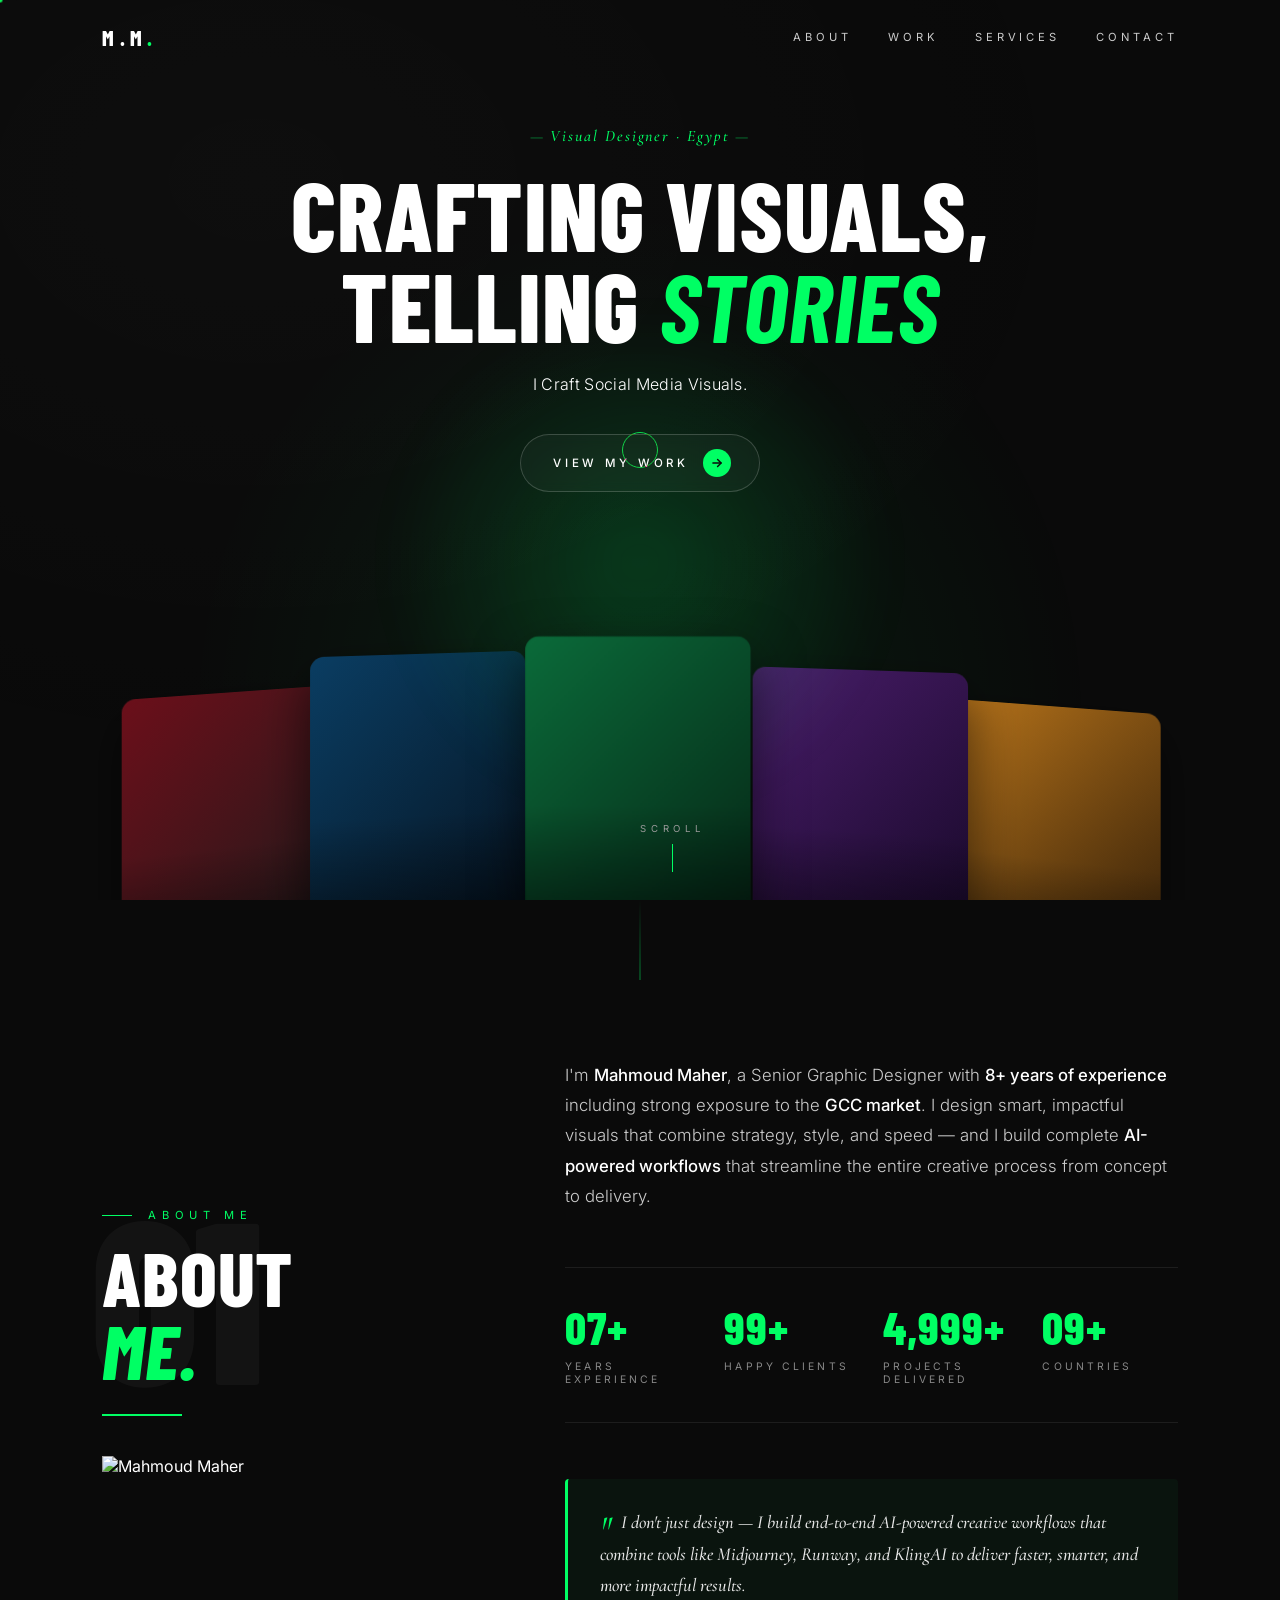
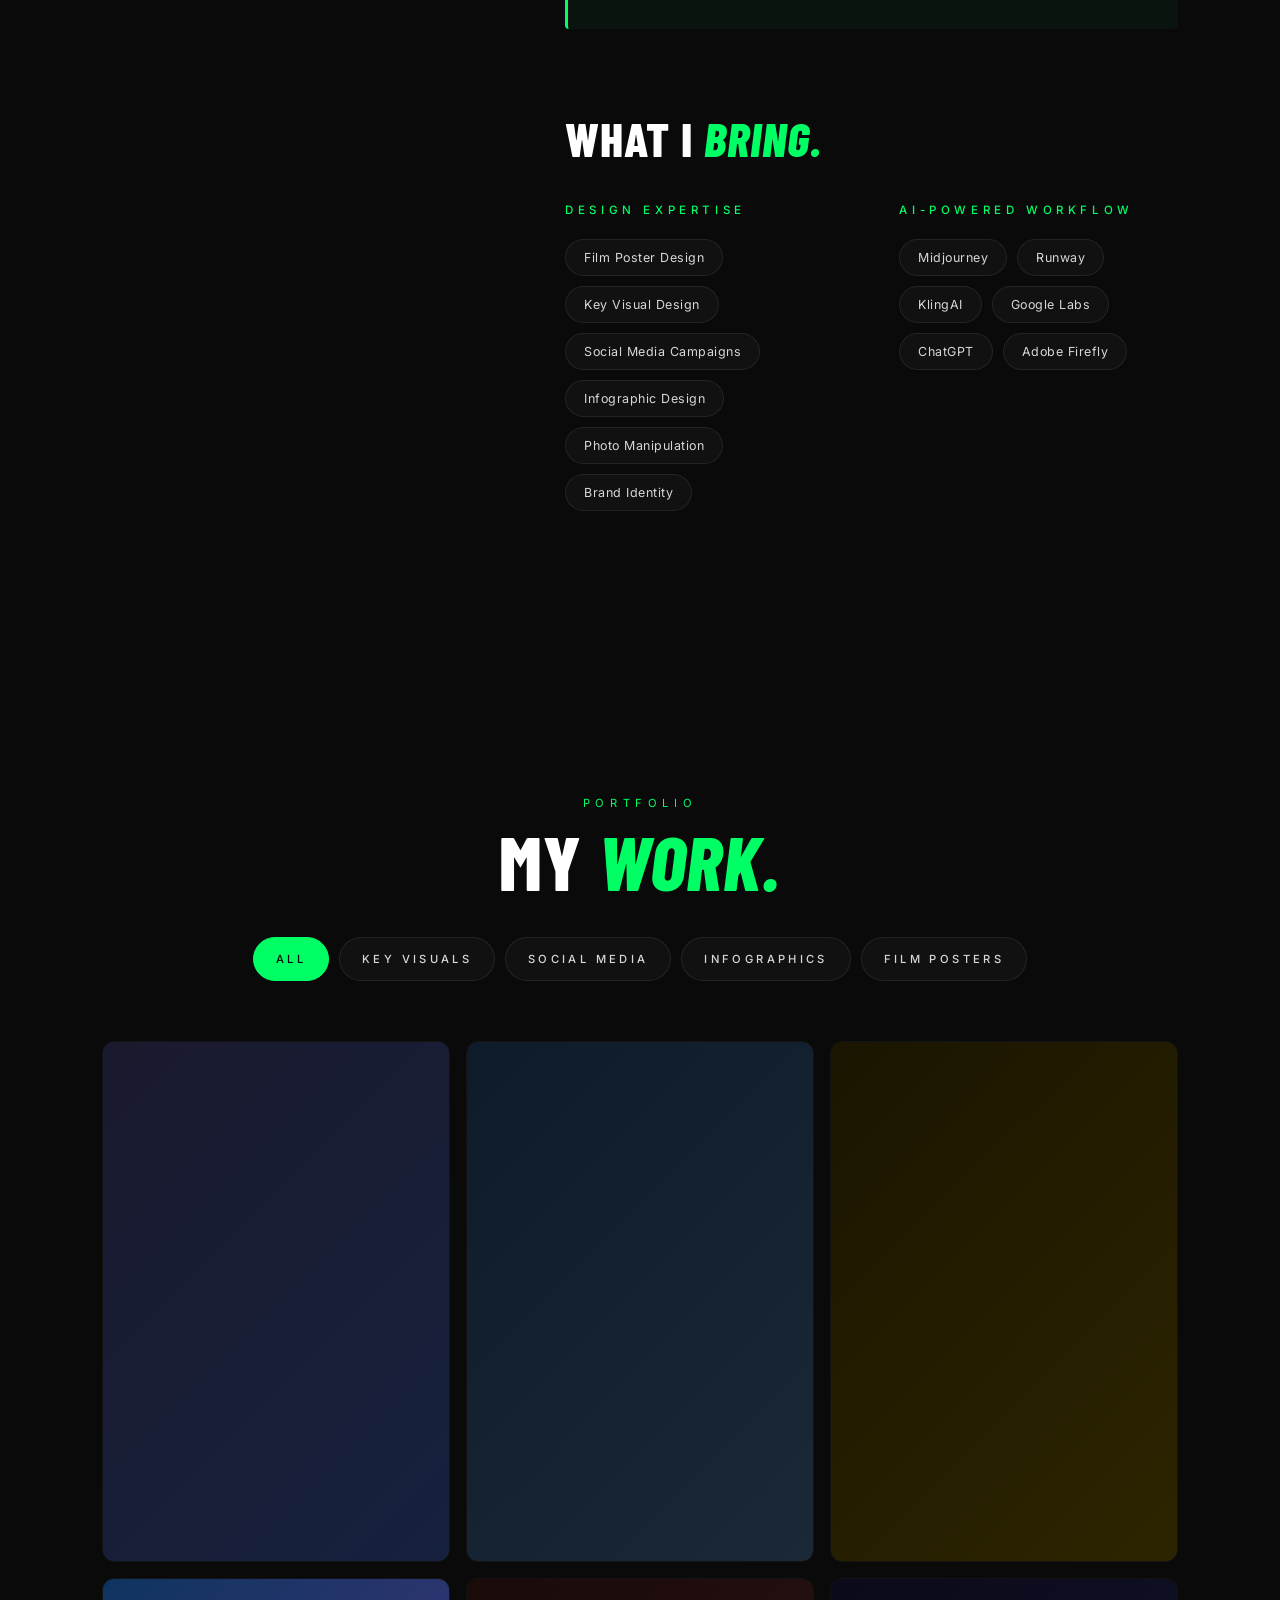
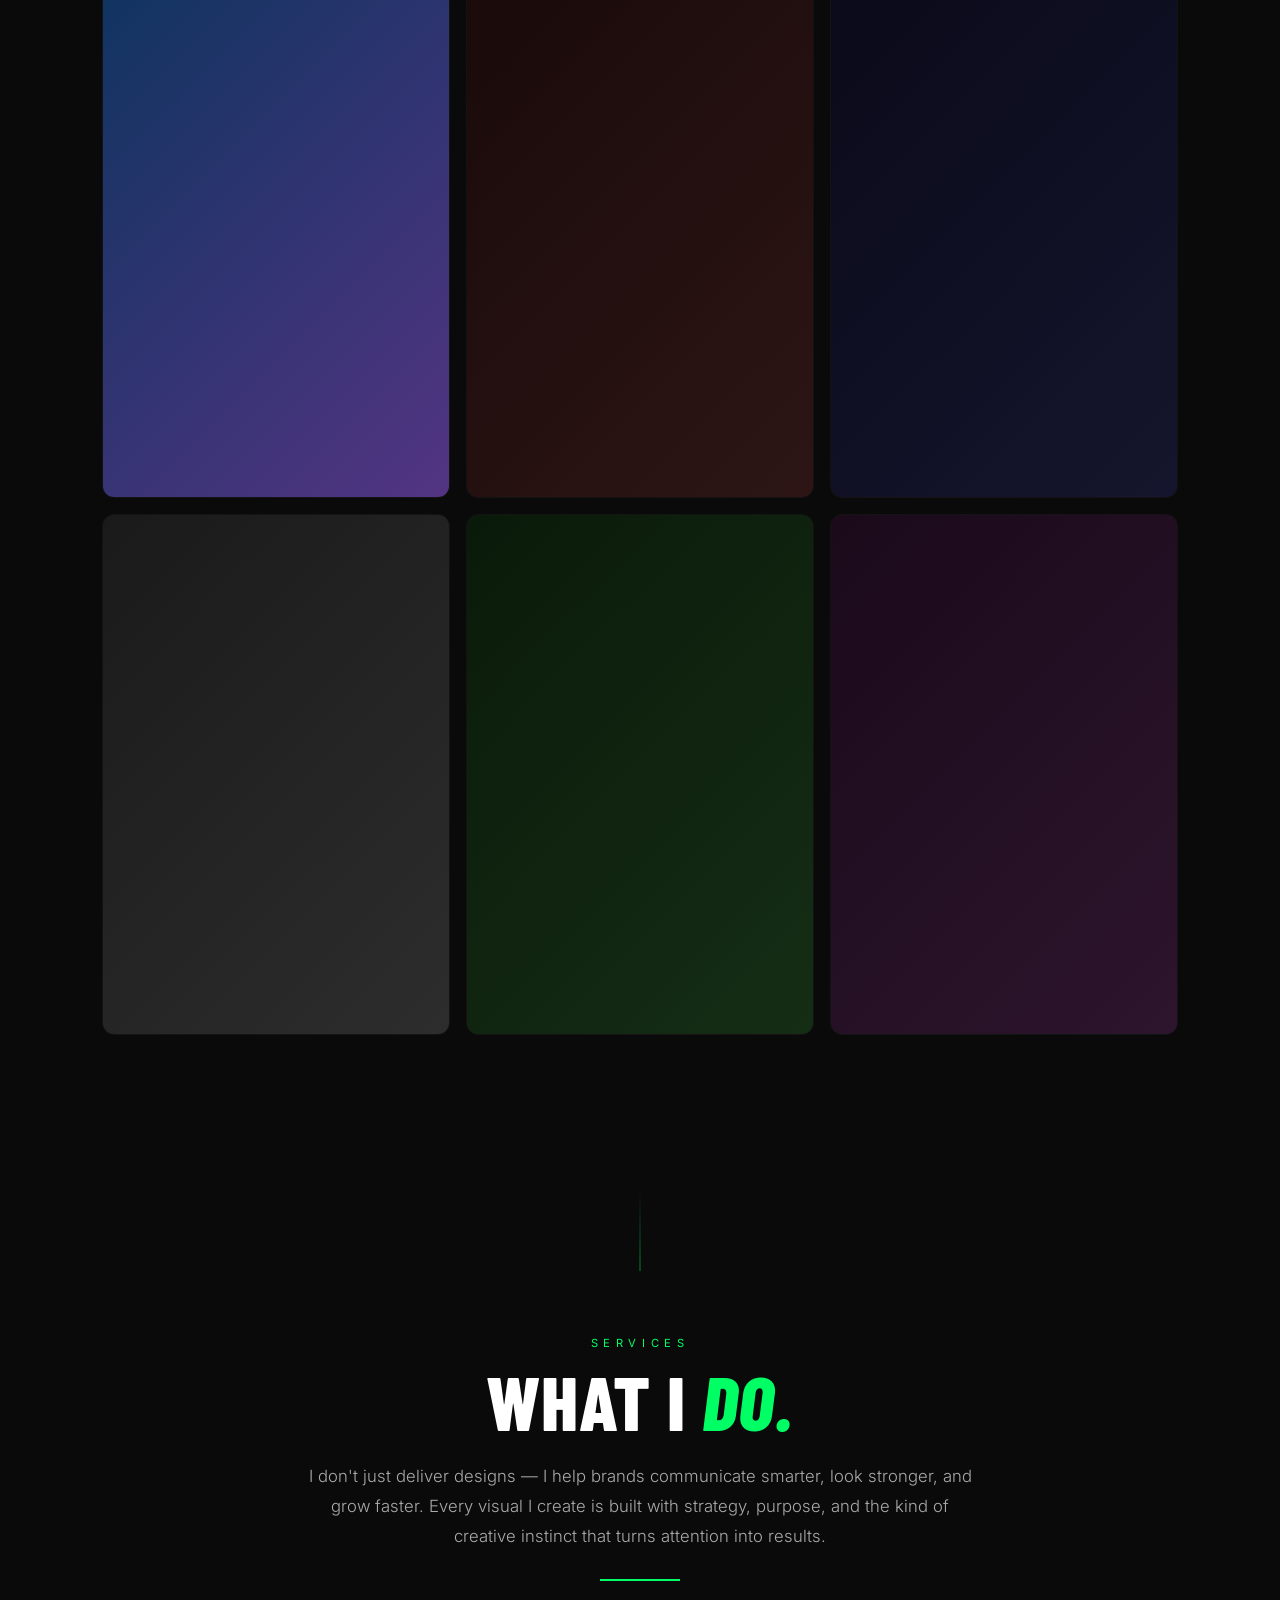
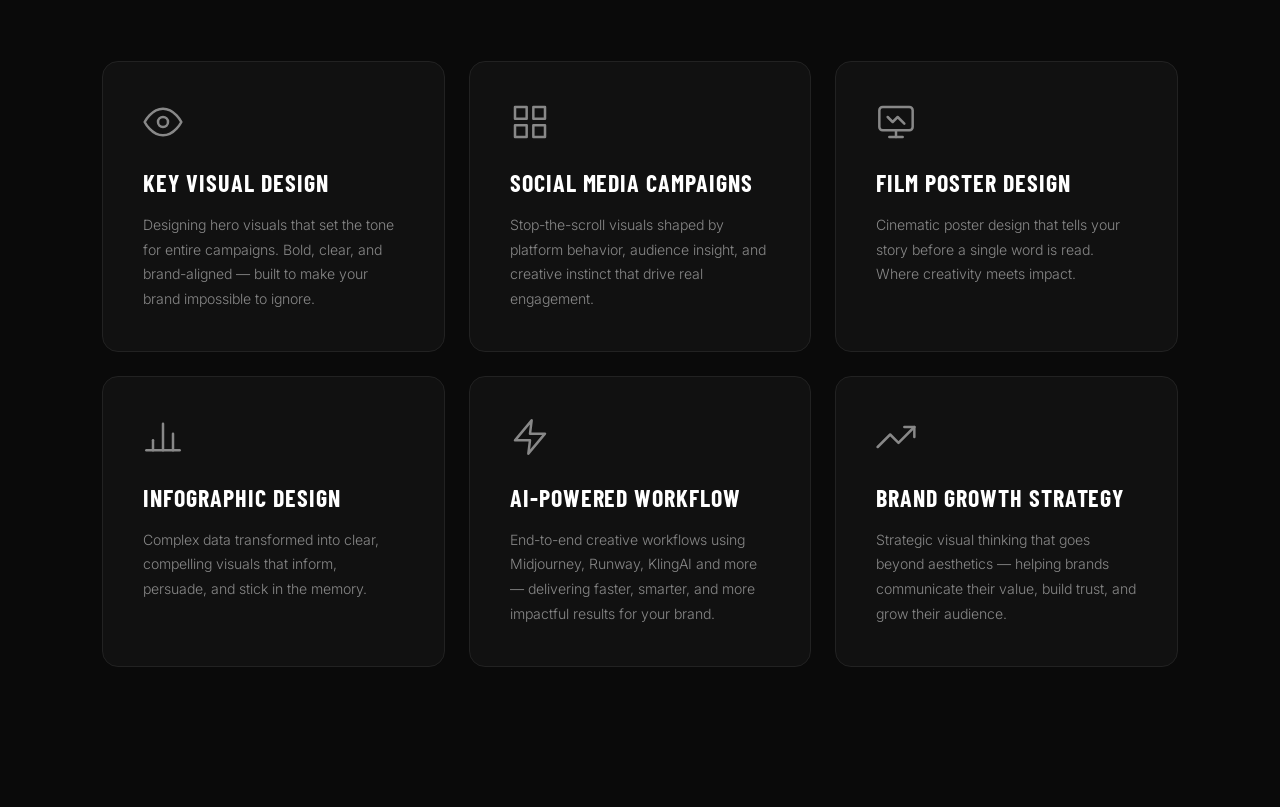
==== commit 2cc3fc2e: "Add Services section: 6 cards with icons, stagger animation, hover glow, responsive grid" ====
--- a/index.html
+++ b/index.html
@@ -886,6 +886,120 @@
     background: var(--green);
     color: #0A0A0A;
     border-color: var(--green);
+  }
+
+  /* ============= SERVICES SECTION ============= */
+  .services {
+    position: relative;
+    padding: 140px 8vw;
+    background: var(--bg);
+    overflow: hidden;
+  }
+  .services::before {
+    content: '';
+    position: absolute;
+    top: 0; left: 50%;
+    transform: translateX(-50%);
+    width: 1px; height: 80px;
+    background: linear-gradient(to bottom, transparent, var(--green));
+    opacity: 0.5;
+  }
+
+  .services-head {
+    max-width: 1300px;
+    margin: 0 auto 80px;
+    text-align: center;
+  }
+  .services-head .section-label {
+    justify-content: center;
+    display: inline-flex;
+    margin-bottom: 14px;
+  }
+  .services-head .section-label::before { display: none; }
+  .services-subtitle {
+    font-family: 'Inter', sans-serif;
+    font-weight: 300;
+    font-size: 1.05rem;
+    line-height: 1.8;
+    color: #aaaaaa;
+    max-width: 680px;
+    margin: 24px auto 0;
+  }
+  .services-head .green-line {
+    margin: 28px auto 0;
+  }
+  .reveal-section.visible .services-head .green-line { width: 80px; }
+
+  .services-grid {
+    display: grid;
+    grid-template-columns: repeat(3, 1fr);
+    gap: 24px;
+    max-width: 1300px;
+    margin: 0 auto;
+  }
+
+  .svc-card {
+    background: #111111;
+    border: 1px solid #222222;
+    border-radius: 16px;
+    padding: 40px;
+    position: relative;
+    overflow: hidden;
+    transition: border-color 0.3s var(--ease), box-shadow 0.3s var(--ease), transform 0.3s var(--ease);
+    opacity: 0;
+    transform: translateY(40px);
+  }
+  .reveal-section.visible .svc-card {
+    opacity: 1;
+    transform: translateY(0);
+  }
+  .svc-card::before {
+    content: '';
+    position: absolute;
+    inset: 0;
+    background: radial-gradient(ellipse at top left, rgba(0,255,100,0.06) 0%, transparent 60%);
+    opacity: 0;
+    transition: opacity 0.3s var(--ease);
+    pointer-events: none;
+  }
+  .svc-card:hover {
+    border-color: var(--green);
+    box-shadow: 0 0 40px rgba(0,255,100,0.12), 0 20px 60px rgba(0,0,0,0.5);
+    transform: translateY(-4px);
+  }
+  .svc-card:hover::before { opacity: 1; }
+
+  .svc-icon {
+    width: 40px; height: 40px;
+    margin-bottom: 28px;
+    color: #888888;
+    transition: color 0.3s var(--ease), transform 0.3s var(--ease);
+    display: block;
+  }
+  .svc-card:hover .svc-icon {
+    color: var(--green);
+    transform: translateY(-4px);
+  }
+
+  .svc-title {
+    font-family: 'Barlow Condensed', sans-serif;
+    font-weight: 700;
+    font-size: 1.5rem;
+    color: var(--white);
+    text-transform: uppercase;
+    letter-spacing: 0.04em;
+    margin-bottom: 16px;
+    line-height: 1.1;
+    transition: color 0.3s var(--ease);
+  }
+  .svc-card:hover .svc-title { color: var(--green); }
+
+  .svc-desc {
+    font-family: 'Inter', sans-serif;
+    font-weight: 300;
+    font-size: 0.88rem;
+    line-height: 1.75;
+    color: #888888;
   }
 
   /* ============= RESPONSIVE ============= */
@@ -941,12 +1055,18 @@
     .filters { gap: 8px; }
     .filter-btn { padding: 9px 16px; font-size: 0.62rem; letter-spacing: 0.25em; }
 
+    .services { padding: 100px 24px; }
+    .services-grid { grid-template-columns: repeat(2, 1fr); gap: 16px; }
+    .svc-card { padding: 28px; }
+
     .hero .content { padding: 18vh 20px 0; }
     .cards-stage { height: 48vh; bottom: -2vh; }
   }
 
   @media (max-width: 600px) {
-    .about, .portfolio { padding-left: 16px; padding-right: 16px; }
+    .about, .portfolio, .services { padding-left: 16px; padding-right: 16px; }
+    .services-grid { grid-template-columns: 1fr; }
+    .services-subtitle { font-size: 0.95rem; }
     .nav { padding: 16px; }
     .nav.scrolled { padding: 12px 16px; }
     .grid { column-count: 1; column-gap: 0; }
@@ -991,6 +1111,7 @@
   <div class="links" id="navLinks">
     <a href="#about" data-hover>About</a>
     <a href="#work" data-hover>Work</a>
+    <a href="#services" data-hover>Services</a>
     <a href="#contact" data-hover>Contact</a>
   </div>
   <button class="hamburger" id="hamburger" aria-label="Menu">
@@ -1123,6 +1244,79 @@
   <div class="grid" id="grid"></div>
 </section>
 
+<section class="services reveal-section" id="services">
+  <div class="services-head">
+    <div class="section-label reveal-up d1">Services</div>
+    <h2 class="section-title reveal-up d2">What I <span class="accent">Do.</span></h2>
+    <p class="services-subtitle reveal-up d3">
+      I don't just deliver designs — I help brands communicate smarter,
+      look stronger, and grow faster. Every visual I create is built with
+      strategy, purpose, and the kind of creative instinct that turns
+      attention into results.
+    </p>
+    <div class="green-line reveal-up d4"></div>
+  </div>
+
+  <div class="services-grid">
+
+    <div class="svc-card" style="transition-delay:0.05s">
+      <svg class="svc-icon" viewBox="0 0 24 24" fill="none" stroke="currentColor" stroke-width="1.5" stroke-linecap="round" stroke-linejoin="round">
+        <path d="M1 12s4-8 11-8 11 8 11 8-4 8-11 8-11-8-11-8z"/>
+        <circle cx="12" cy="12" r="3"/>
+      </svg>
+      <div class="svc-title">Key Visual Design</div>
+      <p class="svc-desc">Designing hero visuals that set the tone for entire campaigns. Bold, clear, and brand-aligned — built to make your brand impossible to ignore.</p>
+    </div>
+
+    <div class="svc-card" style="transition-delay:0.15s">
+      <svg class="svc-icon" viewBox="0 0 24 24" fill="none" stroke="currentColor" stroke-width="1.5" stroke-linecap="round" stroke-linejoin="round">
+        <rect x="3" y="3" width="7" height="7"/><rect x="14" y="3" width="7" height="7"/>
+        <rect x="14" y="14" width="7" height="7"/><rect x="3" y="14" width="7" height="7"/>
+      </svg>
+      <div class="svc-title">Social Media Campaigns</div>
+      <p class="svc-desc">Stop-the-scroll visuals shaped by platform behavior, audience insight, and creative instinct that drive real engagement.</p>
+    </div>
+
+    <div class="svc-card" style="transition-delay:0.25s">
+      <svg class="svc-icon" viewBox="0 0 24 24" fill="none" stroke="currentColor" stroke-width="1.5" stroke-linecap="round" stroke-linejoin="round">
+        <rect x="2" y="3" width="20" height="14" rx="2"/>
+        <line x1="8" y1="21" x2="16" y2="21"/><line x1="12" y1="17" x2="12" y2="21"/>
+        <polyline points="7 9 10 12 13 9 17 13"/>
+      </svg>
+      <div class="svc-title">Film Poster Design</div>
+      <p class="svc-desc">Cinematic poster design that tells your story before a single word is read. Where creativity meets impact.</p>
+    </div>
+
+    <div class="svc-card" style="transition-delay:0.35s">
+      <svg class="svc-icon" viewBox="0 0 24 24" fill="none" stroke="currentColor" stroke-width="1.5" stroke-linecap="round" stroke-linejoin="round">
+        <line x1="18" y1="20" x2="18" y2="10"/><line x1="12" y1="20" x2="12" y2="4"/>
+        <line x1="6" y1="20" x2="6" y2="14"/>
+        <line x1="2" y1="20" x2="22" y2="20"/>
+      </svg>
+      <div class="svc-title">Infographic Design</div>
+      <p class="svc-desc">Complex data transformed into clear, compelling visuals that inform, persuade, and stick in the memory.</p>
+    </div>
+
+    <div class="svc-card" style="transition-delay:0.45s">
+      <svg class="svc-icon" viewBox="0 0 24 24" fill="none" stroke="currentColor" stroke-width="1.5" stroke-linecap="round" stroke-linejoin="round">
+        <polygon points="13 2 3 14 12 14 11 22 21 10 12 10 13 2"/>
+      </svg>
+      <div class="svc-title">AI-Powered Workflow</div>
+      <p class="svc-desc">End-to-end creative workflows using Midjourney, Runway, KlingAI and more — delivering faster, smarter, and more impactful results for your brand.</p>
+    </div>
+
+    <div class="svc-card" style="transition-delay:0.55s">
+      <svg class="svc-icon" viewBox="0 0 24 24" fill="none" stroke="currentColor" stroke-width="1.5" stroke-linecap="round" stroke-linejoin="round">
+        <polyline points="23 6 13.5 15.5 8.5 10.5 1 18"/>
+        <polyline points="17 6 23 6 23 12"/>
+      </svg>
+      <div class="svc-title">Brand Growth Strategy</div>
+      <p class="svc-desc">Strategic visual thinking that goes beyond aesthetics — helping brands communicate their value, build trust, and grow their audience.</p>
+    </div>
+
+  </div>
+</section>
+
 <div class="lightbox" id="lightbox" aria-hidden="true">
   <div class="lightbox-inner" id="lightboxInner">
     <button class="lightbox-close" id="lightboxClose" data-hover>&times;</button>
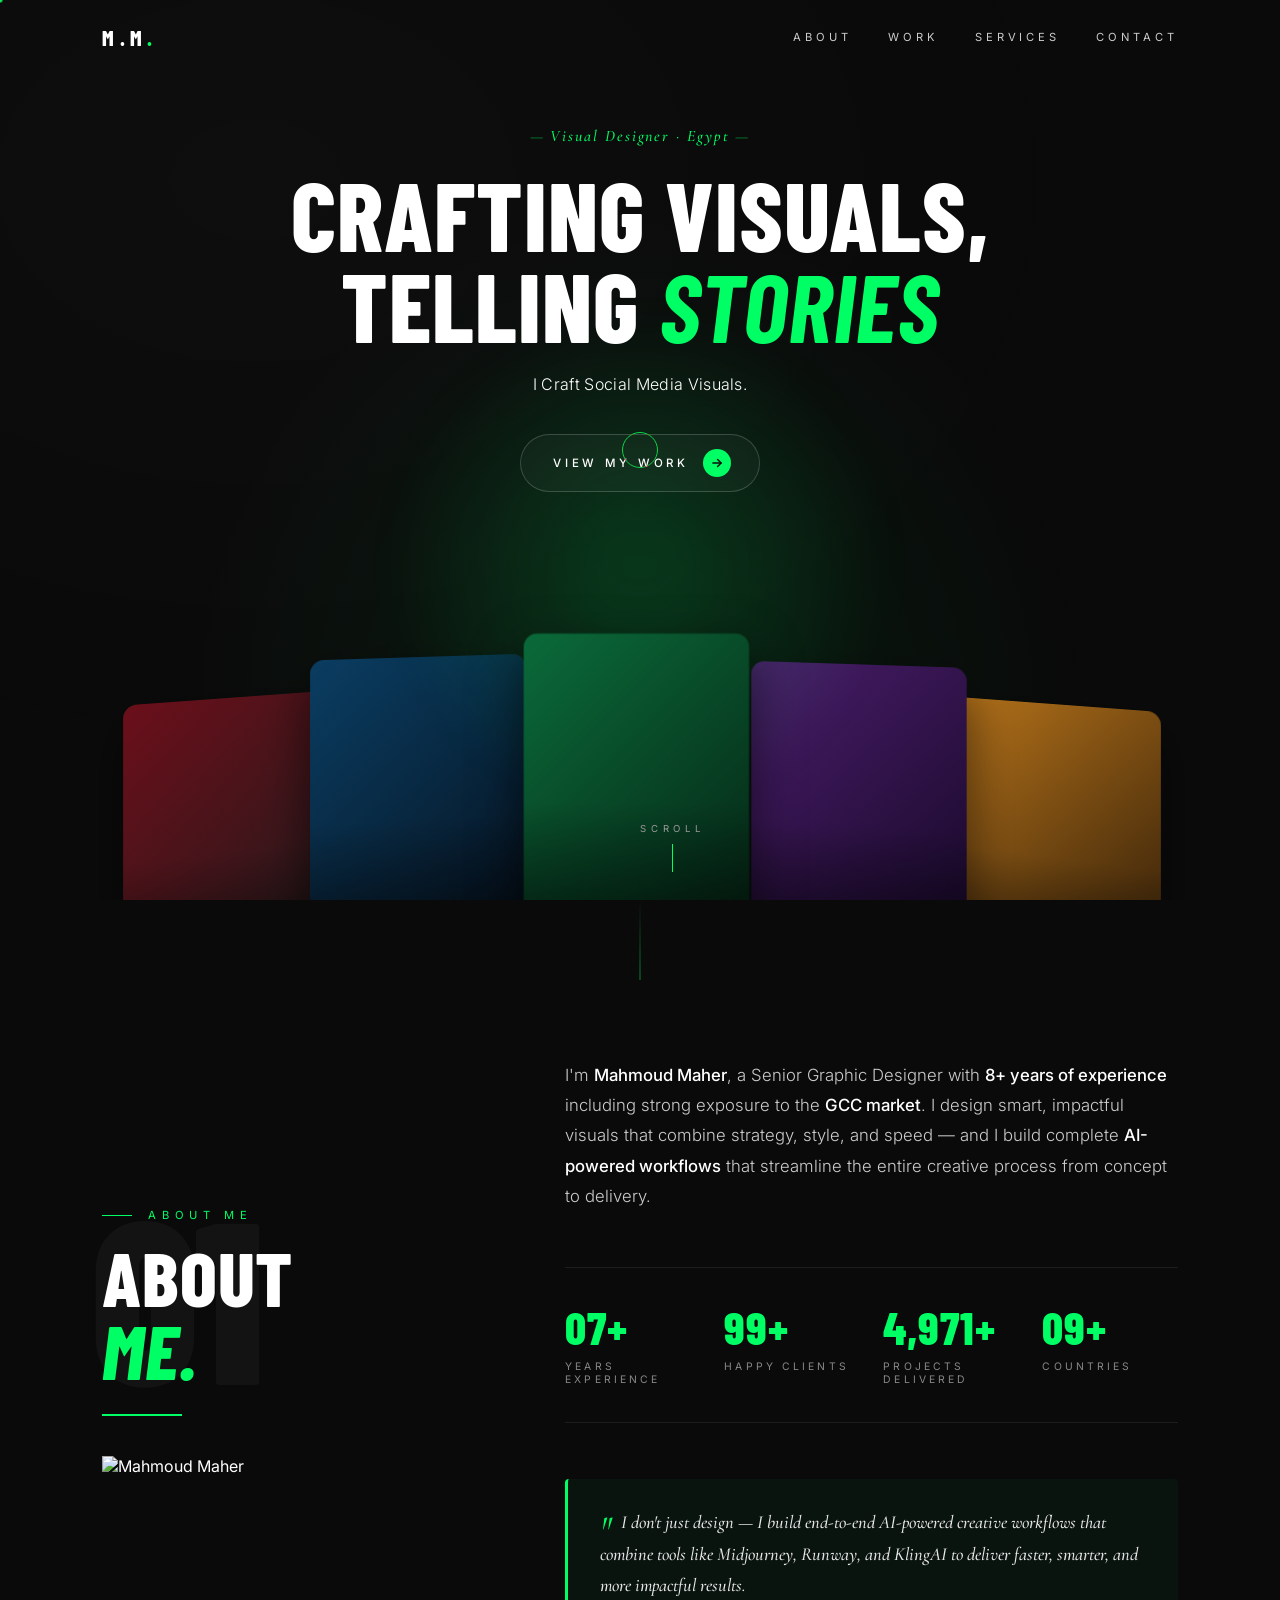
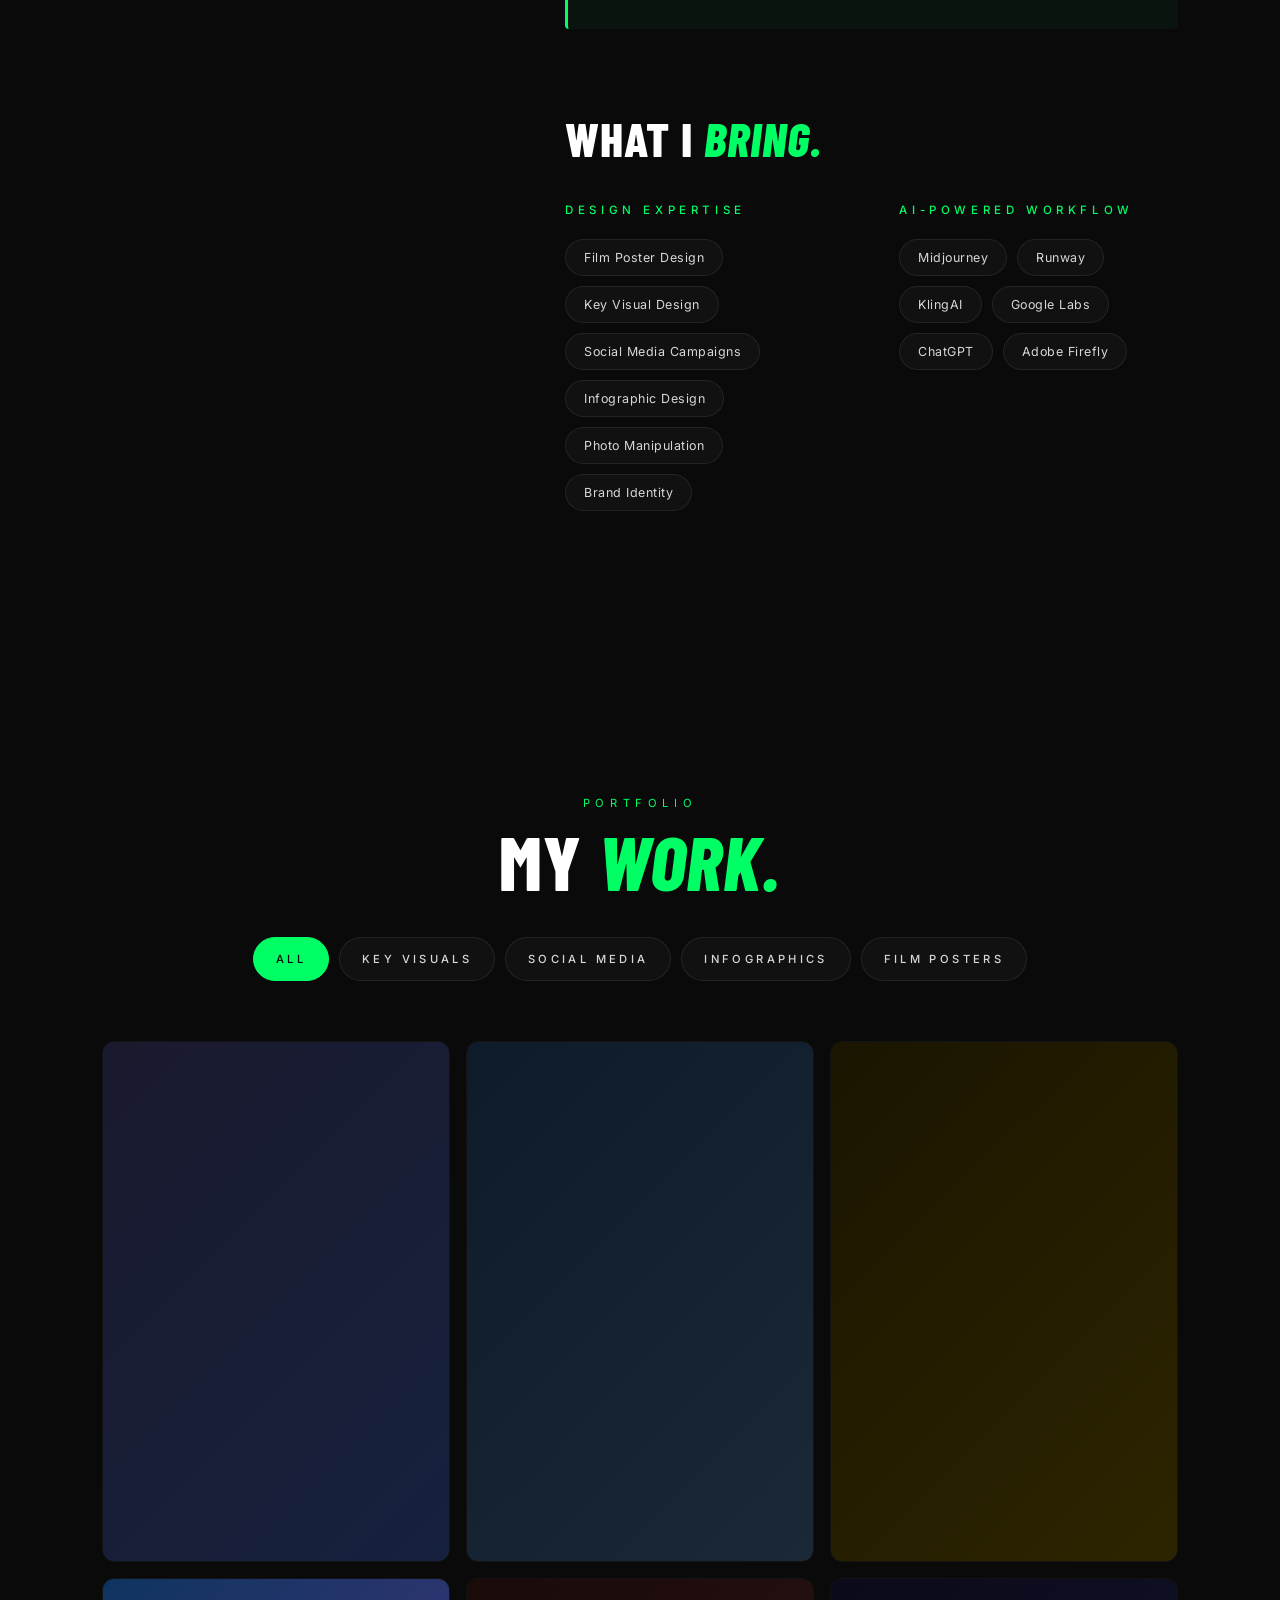
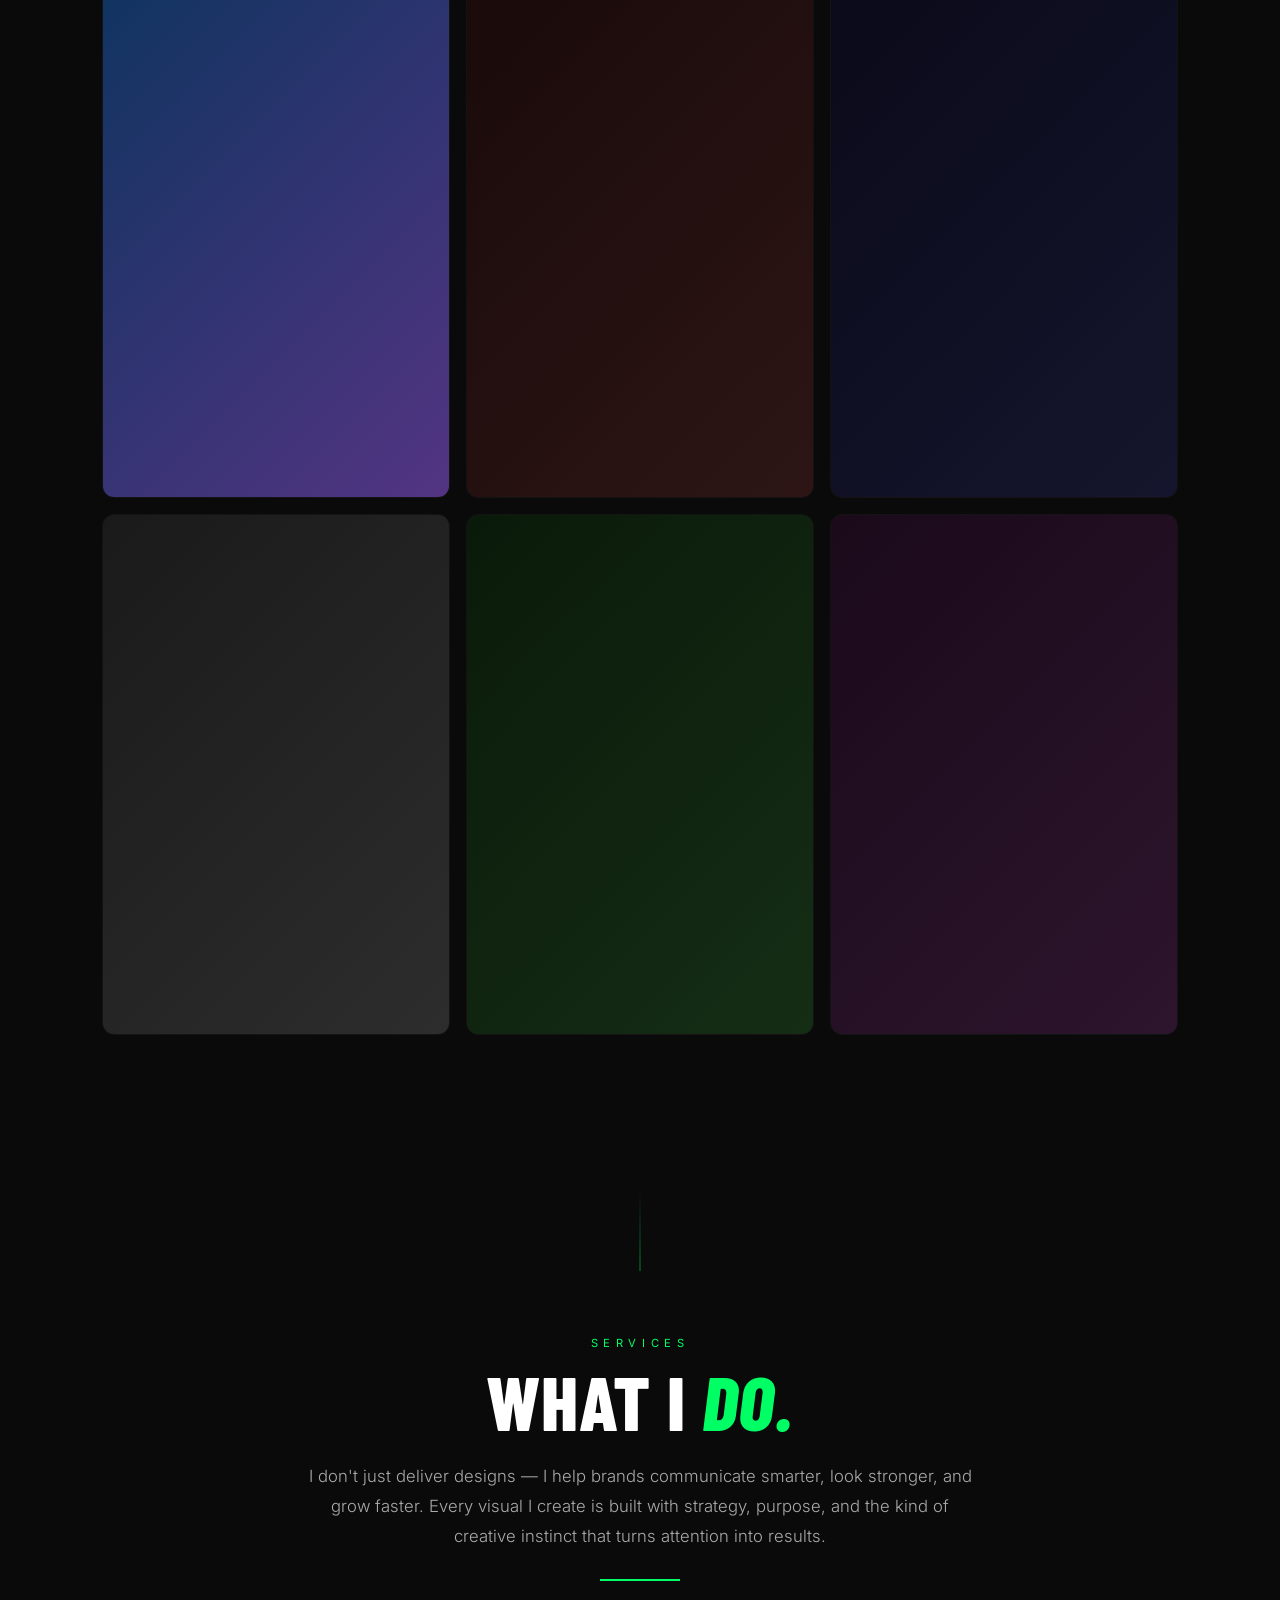
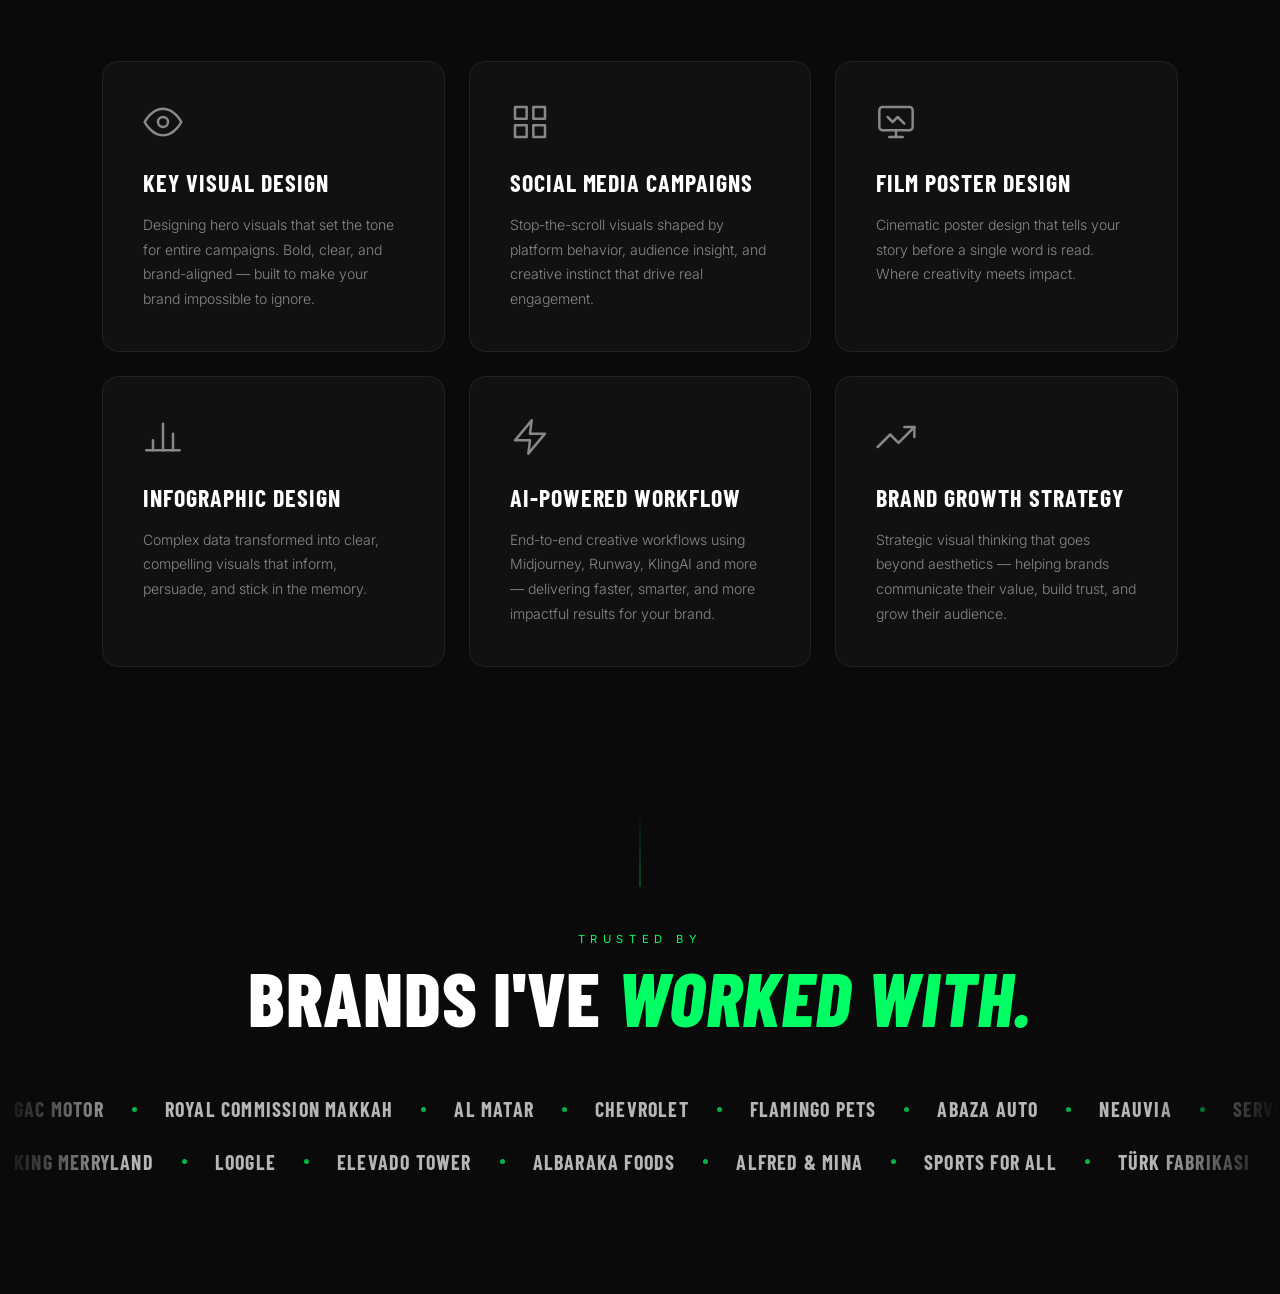
==== commit 73e6e8b8: "Add Clients marquee section: two rows scrolling opposite directions, fade edges, hover pause, green " ====
--- a/index.html
+++ b/index.html
@@ -1000,6 +1000,98 @@
     font-size: 0.88rem;
     line-height: 1.75;
     color: #888888;
+  }
+
+  /* ============= CLIENTS MARQUEE ============= */
+  .clients {
+    position: relative;
+    padding: 120px 0;
+    background: var(--bg);
+    overflow: hidden;
+  }
+  .clients::before {
+    content: '';
+    position: absolute;
+    top: 0; left: 50%;
+    transform: translateX(-50%);
+    width: 1px; height: 80px;
+    background: linear-gradient(to bottom, transparent, var(--green));
+    opacity: 0.5;
+  }
+
+  .clients-head {
+    text-align: center;
+    padding: 0 8vw;
+    margin-bottom: 64px;
+  }
+  .clients-head .section-label {
+    justify-content: center;
+    display: inline-flex;
+    margin-bottom: 14px;
+  }
+  .clients-head .section-label::before { display: none; }
+
+  .marquee-wrap {
+    display: flex;
+    flex-direction: column;
+    gap: 28px;
+  }
+
+  .marquee-row {
+    position: relative;
+    width: 100%;
+    overflow: hidden;
+    -webkit-mask-image: linear-gradient(to right, transparent 0%, black 10%, black 90%, transparent 100%);
+    mask-image: linear-gradient(to right, transparent 0%, black 10%, black 90%, transparent 100%);
+  }
+
+  .marquee-track {
+    display: flex;
+    width: max-content;
+    gap: 0;
+  }
+  .marquee-row--left  .marquee-track { animation: scrollLeft  18s linear infinite; }
+  .marquee-row--right .marquee-track { animation: scrollRight 18s linear infinite; }
+  .marquee-row--left:hover  .marquee-track,
+  .marquee-row--right:hover .marquee-track {
+    animation-play-state: paused;
+  }
+
+  @keyframes scrollLeft {
+    from { transform: translateX(0); }
+    to   { transform: translateX(-50%); }
+  }
+  @keyframes scrollRight {
+    from { transform: translateX(-50%); }
+    to   { transform: translateX(0); }
+  }
+
+  .marquee-item {
+    display: inline-flex;
+    align-items: center;
+    gap: 28px;
+    padding: 0 14px;
+    white-space: nowrap;
+  }
+  .marquee-name {
+    font-family: 'Barlow Condensed', sans-serif;
+    font-weight: 700;
+    font-size: 1.25rem;
+    letter-spacing: 0.06em;
+    color: rgba(255,255,255,0.7);
+    text-transform: uppercase;
+    transition: color 0.3s var(--ease), text-shadow 0.3s var(--ease);
+  }
+  .marquee-name:hover {
+    color: #ffffff;
+    text-shadow: 0 0 24px rgba(0,255,100,0.5);
+  }
+  .marquee-dot {
+    width: 5px; height: 5px;
+    border-radius: 50%;
+    background: var(--green);
+    flex-shrink: 0;
+    opacity: 0.7;
   }
 
   /* ============= RESPONSIVE ============= */
@@ -1317,6 +1409,27 @@
   </div>
 </section>
 
+<section class="clients reveal-section" id="clients">
+  <div class="clients-head">
+    <div class="section-label reveal-up d1">Trusted By</div>
+    <h2 class="section-title reveal-up d2">Brands I've <span class="accent">Worked With.</span></h2>
+  </div>
+
+  <div class="marquee-wrap">
+
+    <!-- Row 1: scrolls left -->
+    <div class="marquee-row marquee-row--left">
+      <div class="marquee-track" id="marqueeTrack1"></div>
+    </div>
+
+    <!-- Row 2: scrolls right -->
+    <div class="marquee-row marquee-row--right">
+      <div class="marquee-track" id="marqueeTrack2"></div>
+    </div>
+
+  </div>
+</section>
+
 <div class="lightbox" id="lightbox" aria-hidden="true">
   <div class="lightbox-inner" id="lightboxInner">
     <button class="lightbox-close" id="lightboxClose" data-hover>&times;</button>
@@ -1445,6 +1558,28 @@
     requestAnimationFrame(animateCards);
   }
   requestAnimationFrame(animateCards);
+
+  /* Marquee builder */
+  const ROW1 = ['GAC Motor','Royal Commission Makkah','Al Matar','Chevrolet','Flamingo Pets','ABAZA Auto','Neauvia','ServMoi','Souvlaki','Bronx'];
+  const ROW2 = ['King Merryland','Loogle','Elevado Tower','alBaraka Foods','Alfred & Mina','Sports For All','Türk Fabrikası','Wothoq Technologies','فقيه Medical','Bahy Center'];
+
+  function buildMarquee(trackEl, names) {
+    function makeSet() {
+      const frag = document.createDocumentFragment();
+      names.forEach(name => {
+        const item = document.createElement('span');
+        item.className = 'marquee-item';
+        item.innerHTML = `<span class="marquee-name">${name}</span><span class="marquee-dot"></span>`;
+        frag.appendChild(item);
+      });
+      return frag;
+    }
+    trackEl.appendChild(makeSet());
+    trackEl.appendChild(makeSet());
+  }
+
+  buildMarquee(document.getElementById('marqueeTrack1'), ROW1);
+  buildMarquee(document.getElementById('marqueeTrack2'), ROW2);
 
   /* Scroll reveal sections */
   const sections = document.querySelectorAll('.reveal-section');
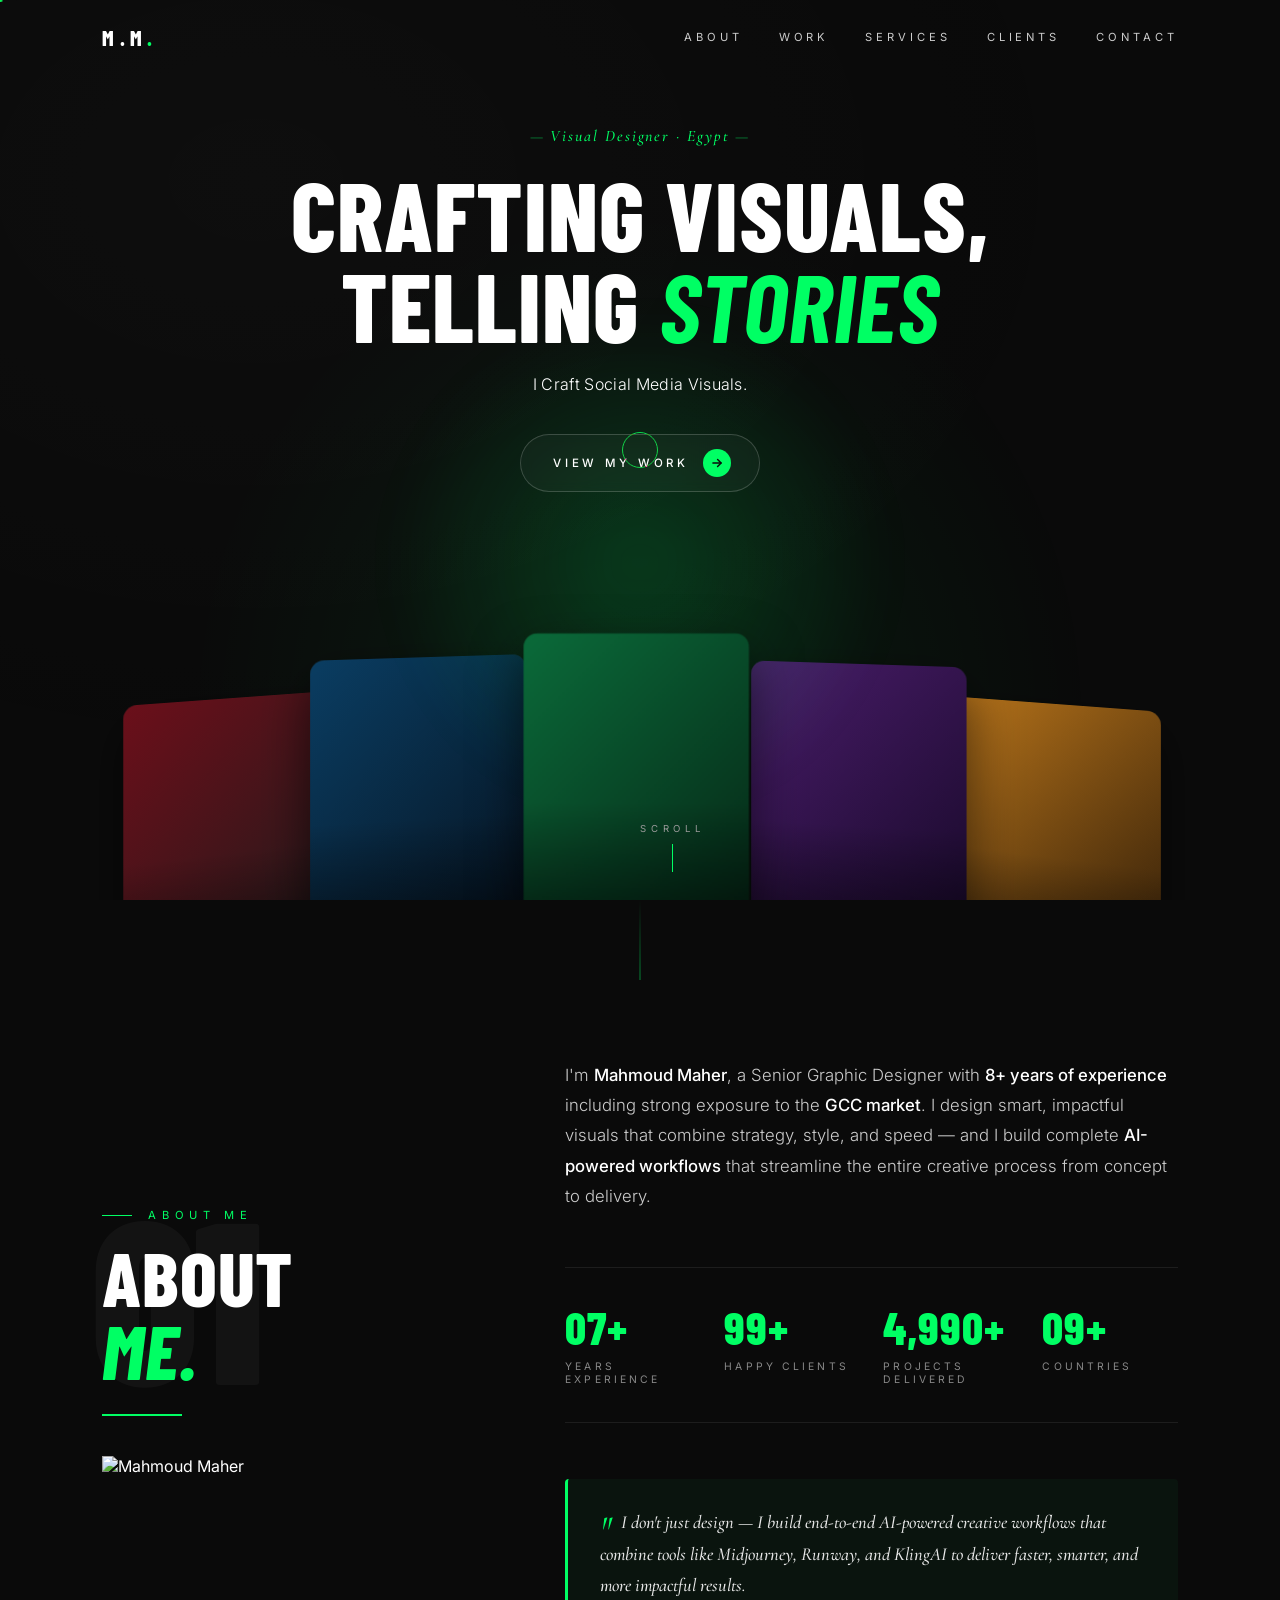
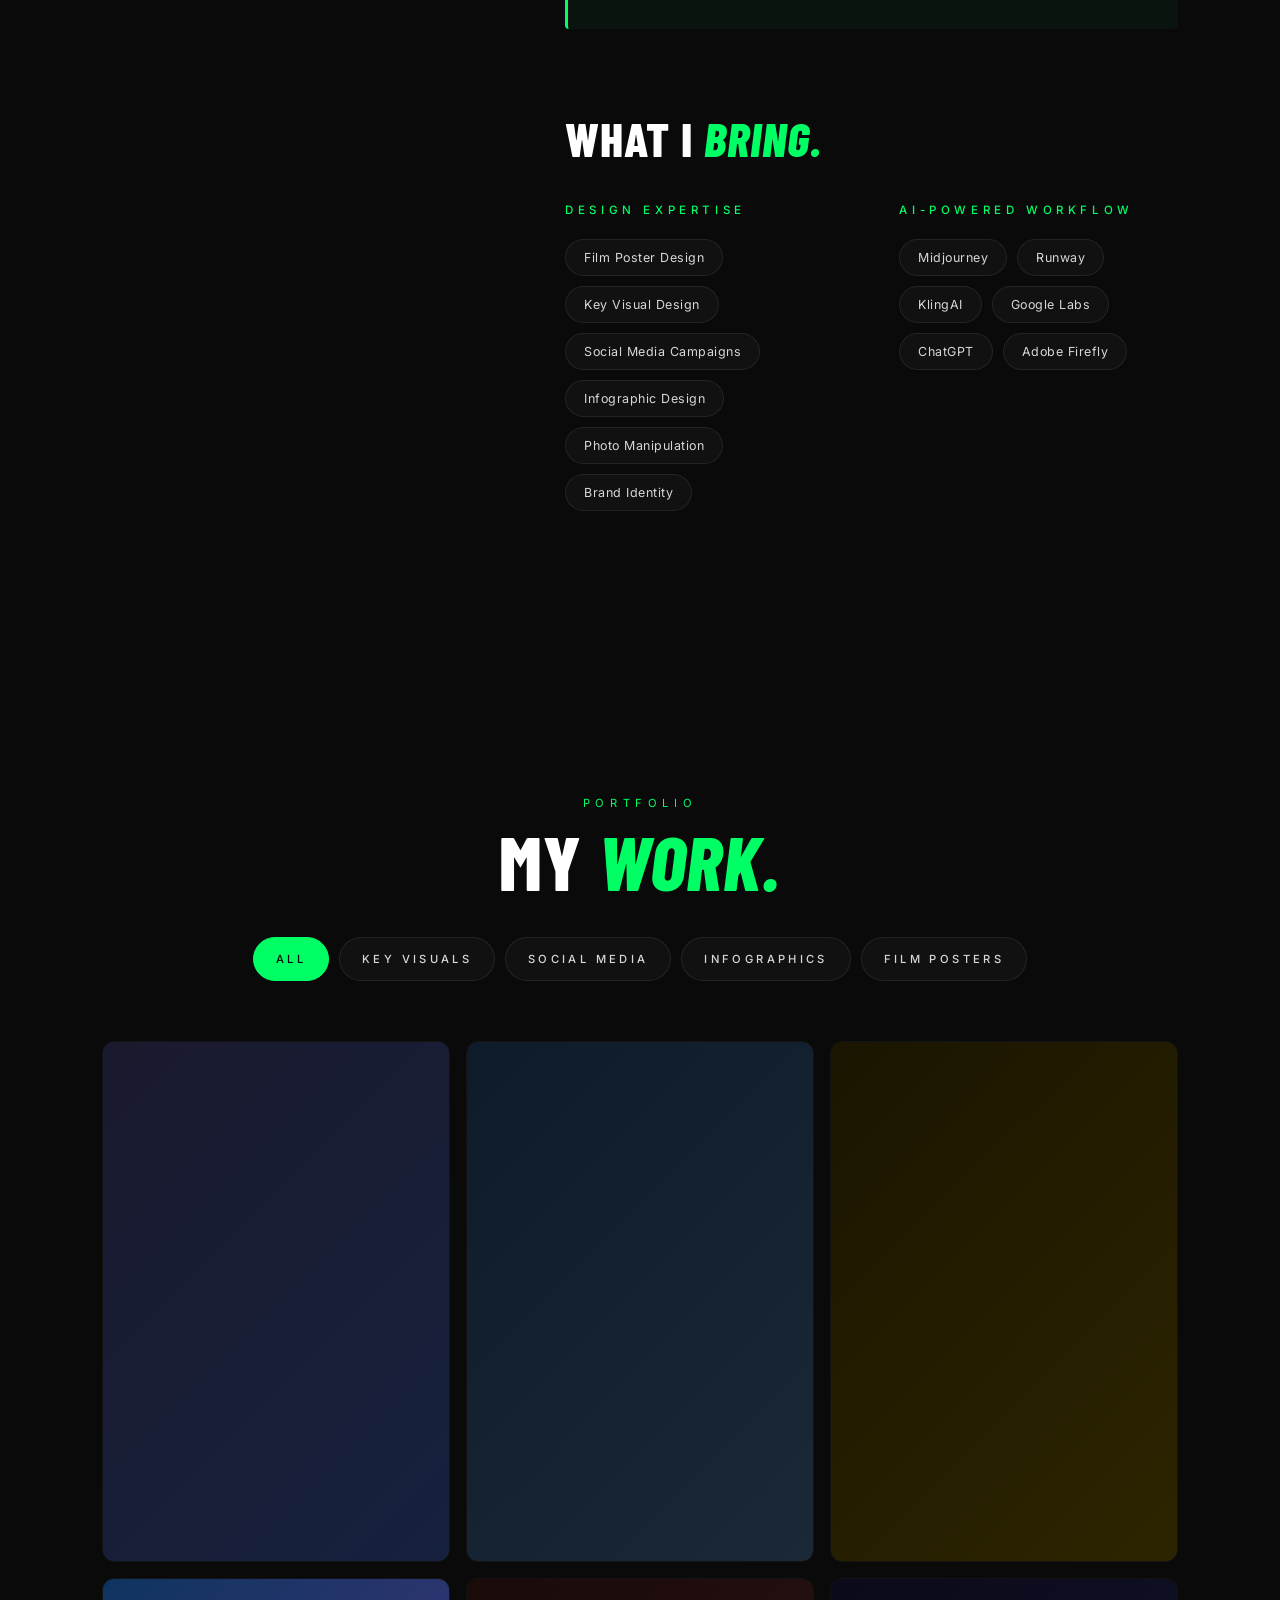
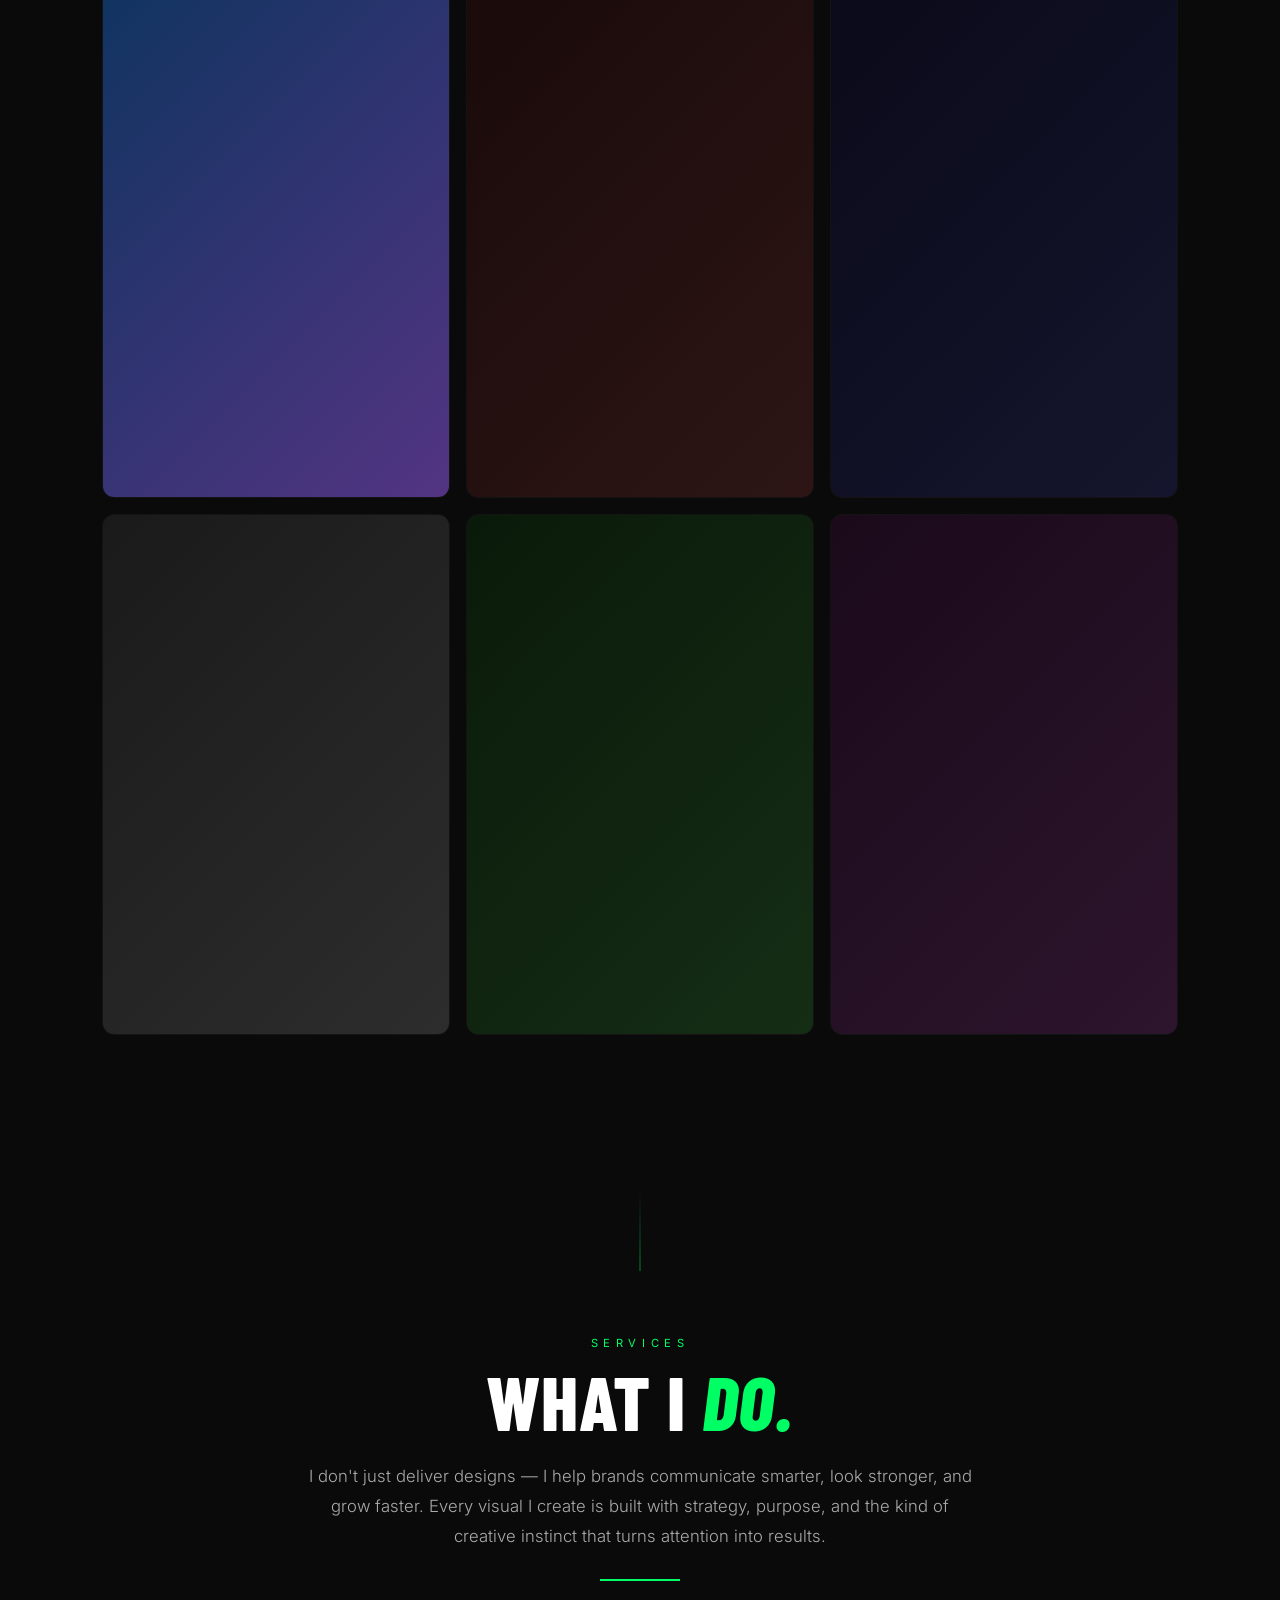
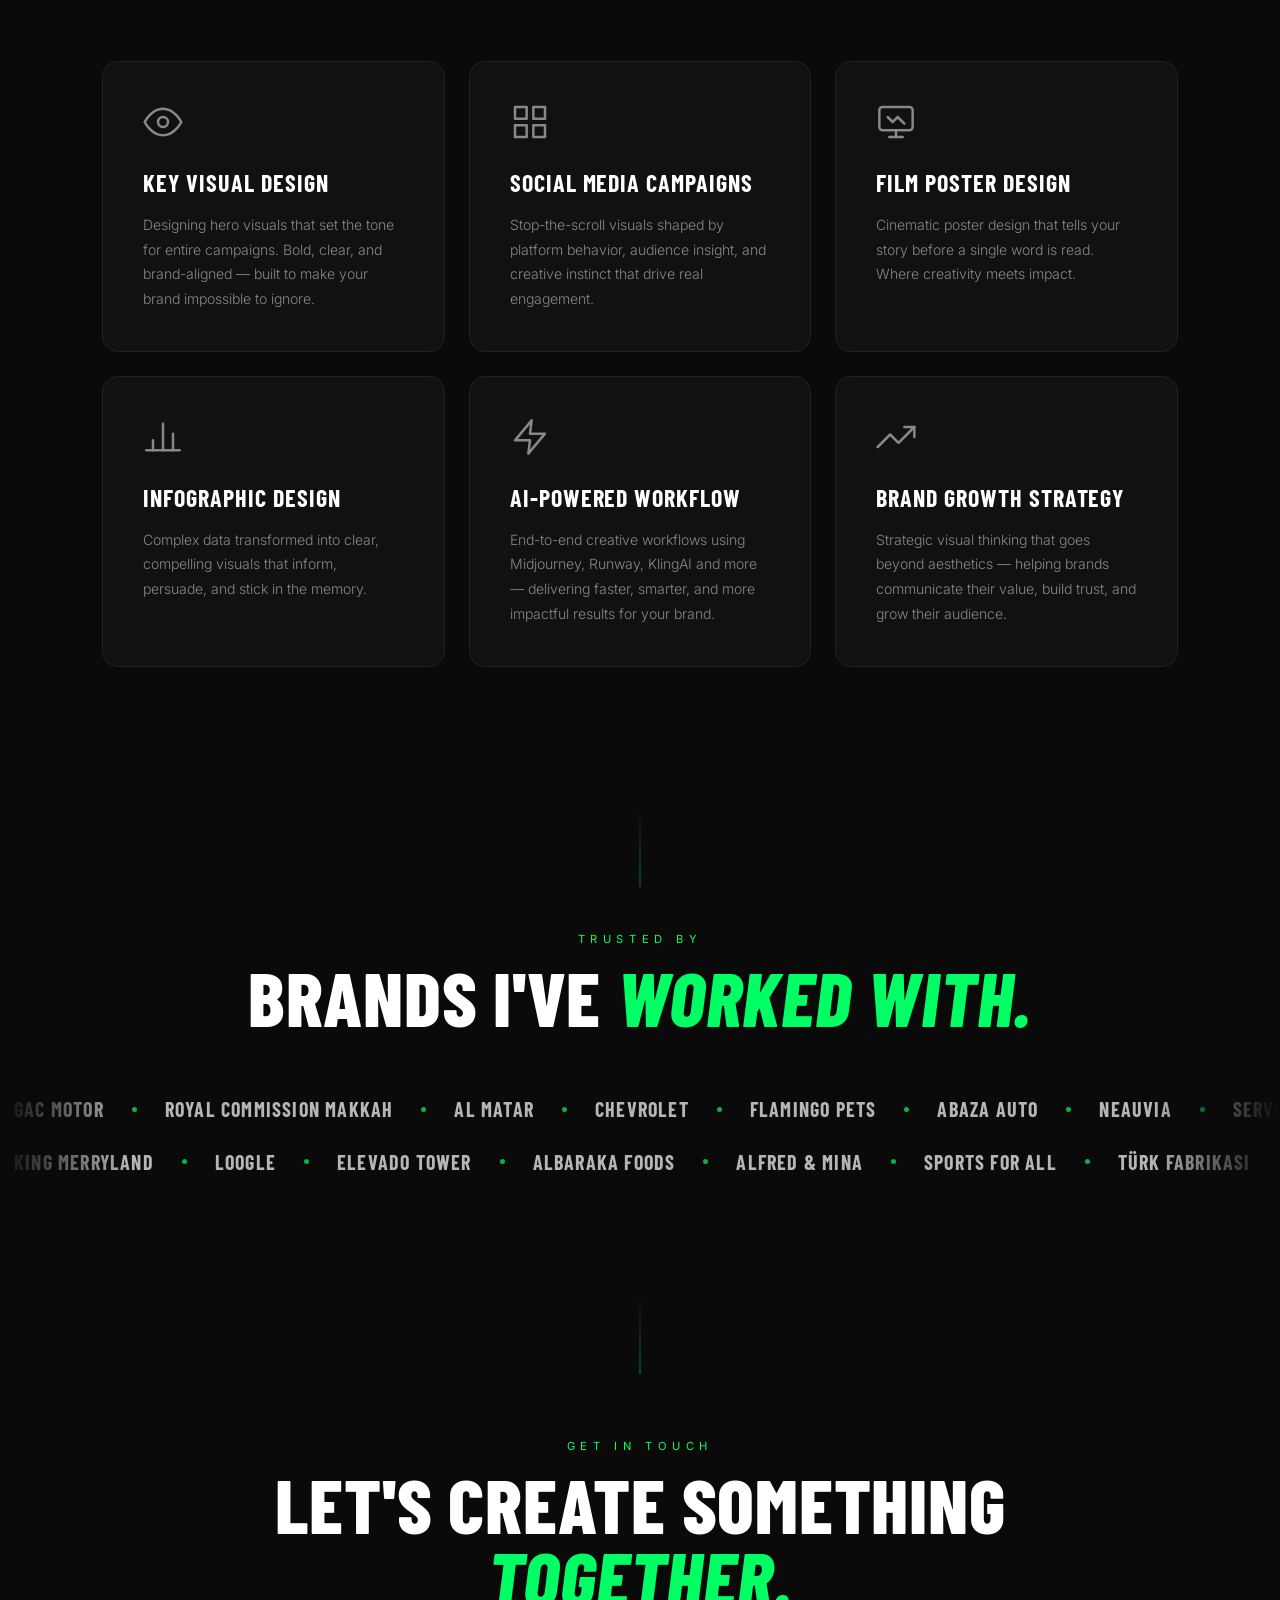
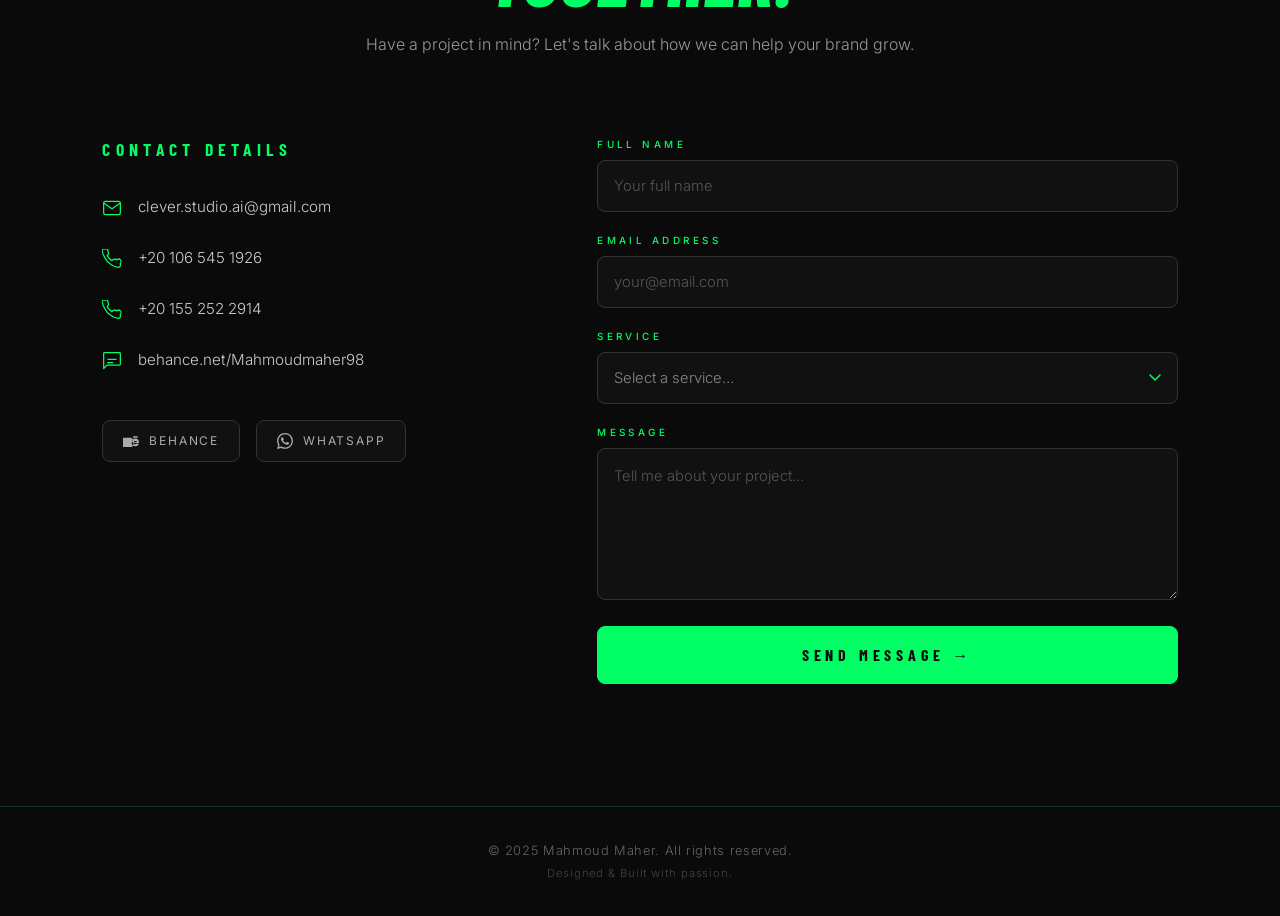
==== commit 7cbfc3d6: "Add Contact section and footer: two-column layout, form with focus styles, social buttons, footer" ====
--- a/index.html
+++ b/index.html
@@ -1190,6 +1190,267 @@
     .cursor-dot, .cursor-circle { display: none; }
     a, button, .work, .filter-btn, .tag { cursor: pointer; }
   }
+
+  /* ============= CONTACT SECTION ============= */
+  .contact {
+    position: relative;
+    padding: 140px 8vw 0;
+    background: var(--bg);
+    overflow: hidden;
+  }
+  .contact::before {
+    content: '';
+    position: absolute;
+    top: 0; left: 50%;
+    transform: translateX(-50%);
+    width: 1px; height: 80px;
+    background: linear-gradient(to bottom, transparent, var(--green));
+    opacity: 0.5;
+  }
+
+  .contact-head {
+    text-align: center;
+    margin-bottom: 80px;
+  }
+  .contact-head .section-label {
+    justify-content: center;
+    display: inline-flex;
+    margin-bottom: 14px;
+  }
+  .contact-head .section-label::before { display: none; }
+  .contact-subtitle {
+    font-family: 'Inter', sans-serif;
+    font-weight: 300;
+    font-size: 1rem;
+    color: #999;
+    margin-top: 18px;
+    line-height: 1.7;
+  }
+
+  .contact-grid {
+    display: grid;
+    grid-template-columns: 1fr 1.4fr;
+    gap: 80px;
+    max-width: 1200px;
+    margin: 0 auto;
+    padding-bottom: 100px;
+  }
+
+  /* --- Left column --- */
+  .contact-info {
+    opacity: 0;
+    transform: translateX(-50px);
+    transition: opacity 0.9s var(--ease), transform 0.9s var(--ease);
+  }
+  .reveal-section.visible .contact-info {
+    opacity: 1;
+    transform: translateX(0);
+  }
+
+  .contact-info-title {
+    font-family: 'Barlow Condensed', sans-serif;
+    font-weight: 700;
+    font-size: 1.1rem;
+    letter-spacing: 0.3em;
+    color: var(--green);
+    text-transform: uppercase;
+    margin-bottom: 36px;
+  }
+
+  .contact-item {
+    display: flex;
+    align-items: flex-start;
+    gap: 16px;
+    margin-bottom: 28px;
+  }
+  .contact-item-icon {
+    width: 20px; height: 20px;
+    flex-shrink: 0;
+    color: var(--green);
+    margin-top: 2px;
+  }
+  .contact-item a,
+  .contact-item span {
+    font-family: 'Inter', sans-serif;
+    font-weight: 300;
+    font-size: 0.95rem;
+    color: #cccccc;
+    line-height: 1.5;
+    transition: color 0.3s var(--ease);
+    position: relative;
+  }
+  .contact-item a::after {
+    content: '';
+    position: absolute;
+    left: 0; bottom: -2px;
+    width: 0; height: 1px;
+    background: var(--green);
+    transition: width 0.35s var(--ease);
+  }
+  .contact-item a:hover { color: var(--green); }
+  .contact-item a:hover::after { width: 100%; }
+
+  .contact-socials {
+    margin-top: 48px;
+    display: flex;
+    gap: 16px;
+  }
+  .social-btn {
+    display: inline-flex;
+    align-items: center;
+    gap: 10px;
+    padding: 12px 20px;
+    border: 1px solid #333;
+    border-radius: 8px;
+    background: #111;
+    font-family: 'Inter', sans-serif;
+    font-weight: 400;
+    font-size: 0.75rem;
+    letter-spacing: 0.15em;
+    color: #aaa;
+    text-transform: uppercase;
+    transition: border-color 0.3s var(--ease), color 0.3s var(--ease), background 0.3s var(--ease);
+  }
+  .social-btn svg { width: 16px; height: 16px; flex-shrink: 0; }
+  .social-btn:hover {
+    border-color: var(--green);
+    color: var(--green);
+    background: rgba(0,255,100,0.05);
+  }
+
+  /* --- Right column --- */
+  .contact-form-wrap {
+    opacity: 0;
+    transform: translateX(50px);
+    transition: opacity 0.9s var(--ease) 0.15s, transform 0.9s var(--ease) 0.15s;
+  }
+  .reveal-section.visible .contact-form-wrap {
+    opacity: 1;
+    transform: translateX(0);
+  }
+
+  .form-group {
+    margin-bottom: 22px;
+    opacity: 0;
+    transform: translateY(20px);
+    transition: opacity 0.6s var(--ease), transform 0.6s var(--ease);
+  }
+  .reveal-section.visible .form-group { opacity: 1; transform: translateY(0); }
+  .reveal-section.visible .form-group:nth-child(1) { transition-delay: 0.2s; }
+  .reveal-section.visible .form-group:nth-child(2) { transition-delay: 0.3s; }
+  .reveal-section.visible .form-group:nth-child(3) { transition-delay: 0.4s; }
+  .reveal-section.visible .form-group:nth-child(4) { transition-delay: 0.5s; }
+  .reveal-section.visible .form-group:nth-child(5) { transition-delay: 0.6s; }
+
+  .form-label {
+    display: block;
+    font-family: 'Inter', sans-serif;
+    font-weight: 500;
+    font-size: 0.62rem;
+    letter-spacing: 0.35em;
+    color: var(--green);
+    text-transform: uppercase;
+    margin-bottom: 10px;
+  }
+  .form-input,
+  .form-select,
+  .form-textarea {
+    width: 100%;
+    background: #111111;
+    border: 1px solid #333333;
+    border-radius: 8px;
+    padding: 16px;
+    font-family: 'Inter', sans-serif;
+    font-weight: 300;
+    font-size: 0.92rem;
+    color: #ffffff;
+    outline: none;
+    transition: border-color 0.3s var(--ease), box-shadow 0.3s var(--ease);
+    -webkit-appearance: none;
+    appearance: none;
+  }
+  .form-input::placeholder,
+  .form-textarea::placeholder { color: #555; }
+  .form-input:focus,
+  .form-select:focus,
+  .form-textarea:focus {
+    border-color: var(--green);
+    box-shadow: 0 0 0 3px rgba(0,255,100,0.08);
+  }
+  .form-select {
+    background-image: url("data:image/svg+xml,%3Csvg xmlns='http://www.w3.org/2000/svg' width='12' height='8' viewBox='0 0 12 8'%3E%3Cpath d='M1 1l5 5 5-5' stroke='%2300FF64' stroke-width='1.5' fill='none' stroke-linecap='round'/%3E%3C/svg%3E");
+    background-repeat: no-repeat;
+    background-position: right 16px center;
+    padding-right: 40px;
+    color: #888;
+    cursor: none;
+  }
+  .form-select option { background: #111; color: #fff; }
+  .form-textarea { resize: vertical; min-height: 130px; line-height: 1.6; }
+
+  .btn-submit {
+    width: 100%;
+    padding: 18px 32px;
+    background: var(--green);
+    border: 1px solid var(--green);
+    border-radius: 8px;
+    font-family: 'Barlow Condensed', sans-serif;
+    font-weight: 700;
+    font-size: 1rem;
+    letter-spacing: 0.3em;
+    color: #0A0A0A;
+    text-transform: uppercase;
+    cursor: none;
+    transition: background 0.3s var(--ease), color 0.3s var(--ease), box-shadow 0.3s var(--ease), transform 0.3s var(--ease);
+    animation: btnPulse 3s ease-in-out infinite;
+  }
+  .btn-submit:hover {
+    background: transparent;
+    color: var(--green);
+    box-shadow: 0 0 30px rgba(0,255,100,0.2);
+    transform: translateY(-2px);
+    animation: none;
+  }
+  @keyframes btnPulse {
+    0%, 100% { box-shadow: 0 0 0 0 rgba(0,255,100,0); }
+    50%       { box-shadow: 0 0 0 8px rgba(0,255,100,0.12); }
+  }
+
+  /* --- Footer --- */
+  .site-footer {
+    border-top: 1px solid rgba(0,255,100,0.2);
+    padding: 36px 8vw;
+    text-align: center;
+    background: var(--bg);
+  }
+  .site-footer .copy {
+    font-family: 'Inter', sans-serif;
+    font-weight: 300;
+    font-size: 0.8rem;
+    color: #666;
+    letter-spacing: 0.05em;
+  }
+  .site-footer .built {
+    font-family: 'Inter', sans-serif;
+    font-weight: 300;
+    font-size: 0.7rem;
+    color: #444;
+    letter-spacing: 0.08em;
+    margin-top: 8px;
+  }
+
+  @media (max-width: 900px) {
+    .contact { padding: 100px 24px 0; }
+    .contact-grid { grid-template-columns: 1fr; gap: 56px; padding-bottom: 80px; }
+    .contact-socials { flex-wrap: wrap; }
+  }
+  @media (max-width: 600px) {
+    .contact { padding: 80px 16px 0; }
+    .contact-grid { gap: 48px; padding-bottom: 60px; }
+    .site-footer { padding: 28px 16px; }
+    .btn-submit { font-size: 0.9rem; letter-spacing: 0.2em; cursor: pointer; }
+    .form-select { cursor: pointer; }
+  }
 </style>
 </head>
 <body>
@@ -1204,6 +1465,7 @@
     <a href="#about" data-hover>About</a>
     <a href="#work" data-hover>Work</a>
     <a href="#services" data-hover>Services</a>
+    <a href="#clients" data-hover>Clients</a>
     <a href="#contact" data-hover>Contact</a>
   </div>
   <button class="hamburger" id="hamburger" aria-label="Menu">
@@ -1430,6 +1692,107 @@
   </div>
 </section>
 
+<!-- ===== CONTACT ===== -->
+<section class="contact reveal-section" id="contact">
+  <div class="contact-head">
+    <div class="section-label reveal-up d1">Get In Touch</div>
+    <h2 class="section-title reveal-up d2">
+      Let's Create Something<br><span class="accent">Together.</span>
+    </h2>
+    <p class="contact-subtitle reveal-up d3">Have a project in mind? Let's talk about how we can help your brand grow.</p>
+  </div>
+
+  <div class="contact-grid">
+
+    <!-- Left: Info -->
+    <div class="contact-info">
+      <div class="contact-info-title">Contact Details</div>
+
+      <div class="contact-item">
+        <svg class="contact-item-icon" viewBox="0 0 24 24" fill="none" stroke="currentColor" stroke-width="1.5" stroke-linecap="round" stroke-linejoin="round">
+          <path d="M4 4h16c1.1 0 2 .9 2 2v12c0 1.1-.9 2-2 2H4c-1.1 0-2-.9-2-2V6c0-1.1.9-2 2-2z"/>
+          <polyline points="22,6 12,13 2,6"/>
+        </svg>
+        <a href="mailto:clever.studio.ai@gmail.com">clever.studio.ai@gmail.com</a>
+      </div>
+
+      <div class="contact-item">
+        <svg class="contact-item-icon" viewBox="0 0 24 24" fill="none" stroke="currentColor" stroke-width="1.5" stroke-linecap="round" stroke-linejoin="round">
+          <path d="M22 16.92v3a2 2 0 01-2.18 2 19.79 19.79 0 01-8.63-3.07A19.5 19.5 0 013.07 9.8 19.79 19.79 0 01.05 1.18 2 2 0 012.03 0h3a2 2 0 012 1.72c.127.96.361 1.903.7 2.81a2 2 0 01-.45 2.11L6.09 7.91a16 16 0 006 6l1.27-1.27a2 2 0 012.11-.45c.907.339 1.85.573 2.81.7A2 2 0 0122 16.92z"/>
+        </svg>
+        <a href="tel:+201065451926">+20 106 545 1926</a>
+      </div>
+
+      <div class="contact-item">
+        <svg class="contact-item-icon" viewBox="0 0 24 24" fill="none" stroke="currentColor" stroke-width="1.5" stroke-linecap="round" stroke-linejoin="round">
+          <path d="M22 16.92v3a2 2 0 01-2.18 2 19.79 19.79 0 01-8.63-3.07A19.5 19.5 0 013.07 9.8 19.79 19.79 0 01.05 1.18 2 2 0 012.03 0h3a2 2 0 012 1.72c.127.96.361 1.903.7 2.81a2 2 0 01-.45 2.11L6.09 7.91a16 16 0 006 6l1.27-1.27a2 2 0 012.11-.45c.907.339 1.85.573 2.81.7A2 2 0 0122 16.92z"/>
+        </svg>
+        <a href="tel:+201552522914">+20 155 252 2914</a>
+      </div>
+
+      <div class="contact-item">
+        <svg class="contact-item-icon" viewBox="0 0 24 24" fill="none" stroke="currentColor" stroke-width="1.5" stroke-linecap="round" stroke-linejoin="round">
+          <path d="M21 2H3a1 1 0 00-1 1v18l4-4h15a1 1 0 001-1V3a1 1 0 00-1-1z"/>
+          <path d="M7 10h10M7 14h6"/>
+        </svg>
+        <a href="https://www.behance.net/Mahmoudmaher98" target="_blank" rel="noopener">behance.net/Mahmoudmaher98</a>
+      </div>
+
+      <div class="contact-socials">
+        <a href="https://www.behance.net/Mahmoudmaher98" target="_blank" rel="noopener" class="social-btn" data-hover>
+          <svg viewBox="0 0 24 24" fill="currentColor"><path d="M22 7h-7V5h7v2zm1.726 10c-.442 1.297-2.029 3-5.101 3-3.074 0-5.564-1.729-5.564-5.675 0-3.91 2.325-5.92 5.466-5.92 3.082 0 4.964 1.782 5.375 4.426.078.506.109 1.188.095 2.14H15.97c.13 1.2.74 1.949 1.92 1.949.876 0 1.454-.493 1.836-1.02l3 .1zM15.998 14h4.882c-.118-1.292-.936-2.033-2.329-2.033-1.41 0-2.239.764-2.553 2.033zM7.388 12.107c.783 0 1.43-.372 1.43-1.34 0-.937-.583-1.362-1.515-1.362H5v2.702h2.388zm.392 3.887c1.01 0 1.715-.424 1.715-1.514S8.86 13 7.797 13H5v2.994h2.78zM0 3v18h11.3c2.143 0 4.27-1.348 4.27-4.252 0-1.957-1.001-3.207-2.485-3.665.876-.47 1.502-1.357 1.502-2.705 0-2.655-1.936-3.378-4.115-3.378H0z"/></svg>
+          Behance
+        </a>
+        <a href="https://wa.me/201065451926" target="_blank" rel="noopener" class="social-btn" data-hover>
+          <svg viewBox="0 0 24 24" fill="currentColor"><path d="M17.472 14.382c-.297-.149-1.758-.867-2.03-.967-.273-.099-.471-.148-.67.15-.197.297-.767.966-.94 1.164-.173.199-.347.223-.644.075-.297-.15-1.255-.463-2.39-1.475-.883-.788-1.48-1.761-1.653-2.059-.173-.297-.018-.458.13-.606.134-.133.298-.347.446-.52.149-.174.198-.298.298-.497.099-.198.05-.371-.025-.52-.075-.149-.669-1.612-.916-2.207-.242-.579-.487-.5-.669-.51-.173-.008-.371-.01-.57-.01-.198 0-.52.074-.792.372-.272.297-1.04 1.016-1.04 2.479 0 1.462 1.065 2.875 1.213 3.074.149.198 2.096 3.2 5.077 4.487.709.306 1.262.489 1.694.625.712.227 1.36.195 1.871.118.571-.085 1.758-.719 2.006-1.413.248-.694.248-1.289.173-1.413-.074-.124-.272-.198-.57-.347m-5.421 7.403h-.004a9.87 9.87 0 01-5.031-1.378l-.361-.214-3.741.982.998-3.648-.235-.374a9.86 9.86 0 01-1.51-5.26c.001-5.45 4.436-9.884 9.888-9.884 2.64 0 5.122 1.03 6.988 2.898a9.825 9.825 0 012.893 6.994c-.003 5.45-4.437 9.884-9.885 9.884m8.413-18.297A11.815 11.815 0 0012.05 0C5.495 0 .16 5.335.157 11.892c0 2.096.547 4.142 1.588 5.945L.057 24l6.305-1.654a11.882 11.882 0 005.683 1.448h.005c6.554 0 11.89-5.335 11.893-11.893a11.821 11.821 0 00-3.48-8.413z"/></svg>
+          WhatsApp
+        </a>
+      </div>
+    </div>
+
+    <!-- Right: Form -->
+    <div class="contact-form-wrap">
+      <form id="contactForm" novalidate>
+        <div class="form-group">
+          <label class="form-label" for="fname">Full Name</label>
+          <input class="form-input" type="text" id="fname" name="name" placeholder="Your full name" required>
+        </div>
+        <div class="form-group">
+          <label class="form-label" for="femail">Email Address</label>
+          <input class="form-input" type="email" id="femail" name="email" placeholder="your@email.com" required>
+        </div>
+        <div class="form-group">
+          <label class="form-label" for="fservice">Service</label>
+          <select class="form-select" id="fservice" name="service">
+            <option value="" disabled selected>Select a service…</option>
+            <option>Key Visual Design</option>
+            <option>Social Media Campaign</option>
+            <option>Film Poster Design</option>
+            <option>Infographic Design</option>
+            <option>AI-Powered Workflow</option>
+            <option>Brand Identity</option>
+            <option>Other</option>
+          </select>
+        </div>
+        <div class="form-group">
+          <label class="form-label" for="fmsg">Message</label>
+          <textarea class="form-textarea" id="fmsg" name="message" rows="5" placeholder="Tell me about your project…" required></textarea>
+        </div>
+        <div class="form-group">
+          <button type="submit" class="btn-submit" data-hover>Send Message &rarr;</button>
+        </div>
+      </form>
+    </div>
+
+  </div>
+</section>
+
+<!-- ===== FOOTER ===== -->
+<footer class="site-footer">
+  <p class="copy">&copy; 2025 Mahmoud Maher. All rights reserved.</p>
+  <p class="built">Designed &amp; Built with passion.</p>
+</footer>
+
 <div class="lightbox" id="lightbox" aria-hidden="true">
   <div class="lightbox-inner" id="lightboxInner">
     <button class="lightbox-close" id="lightboxClose" data-hover>&times;</button>
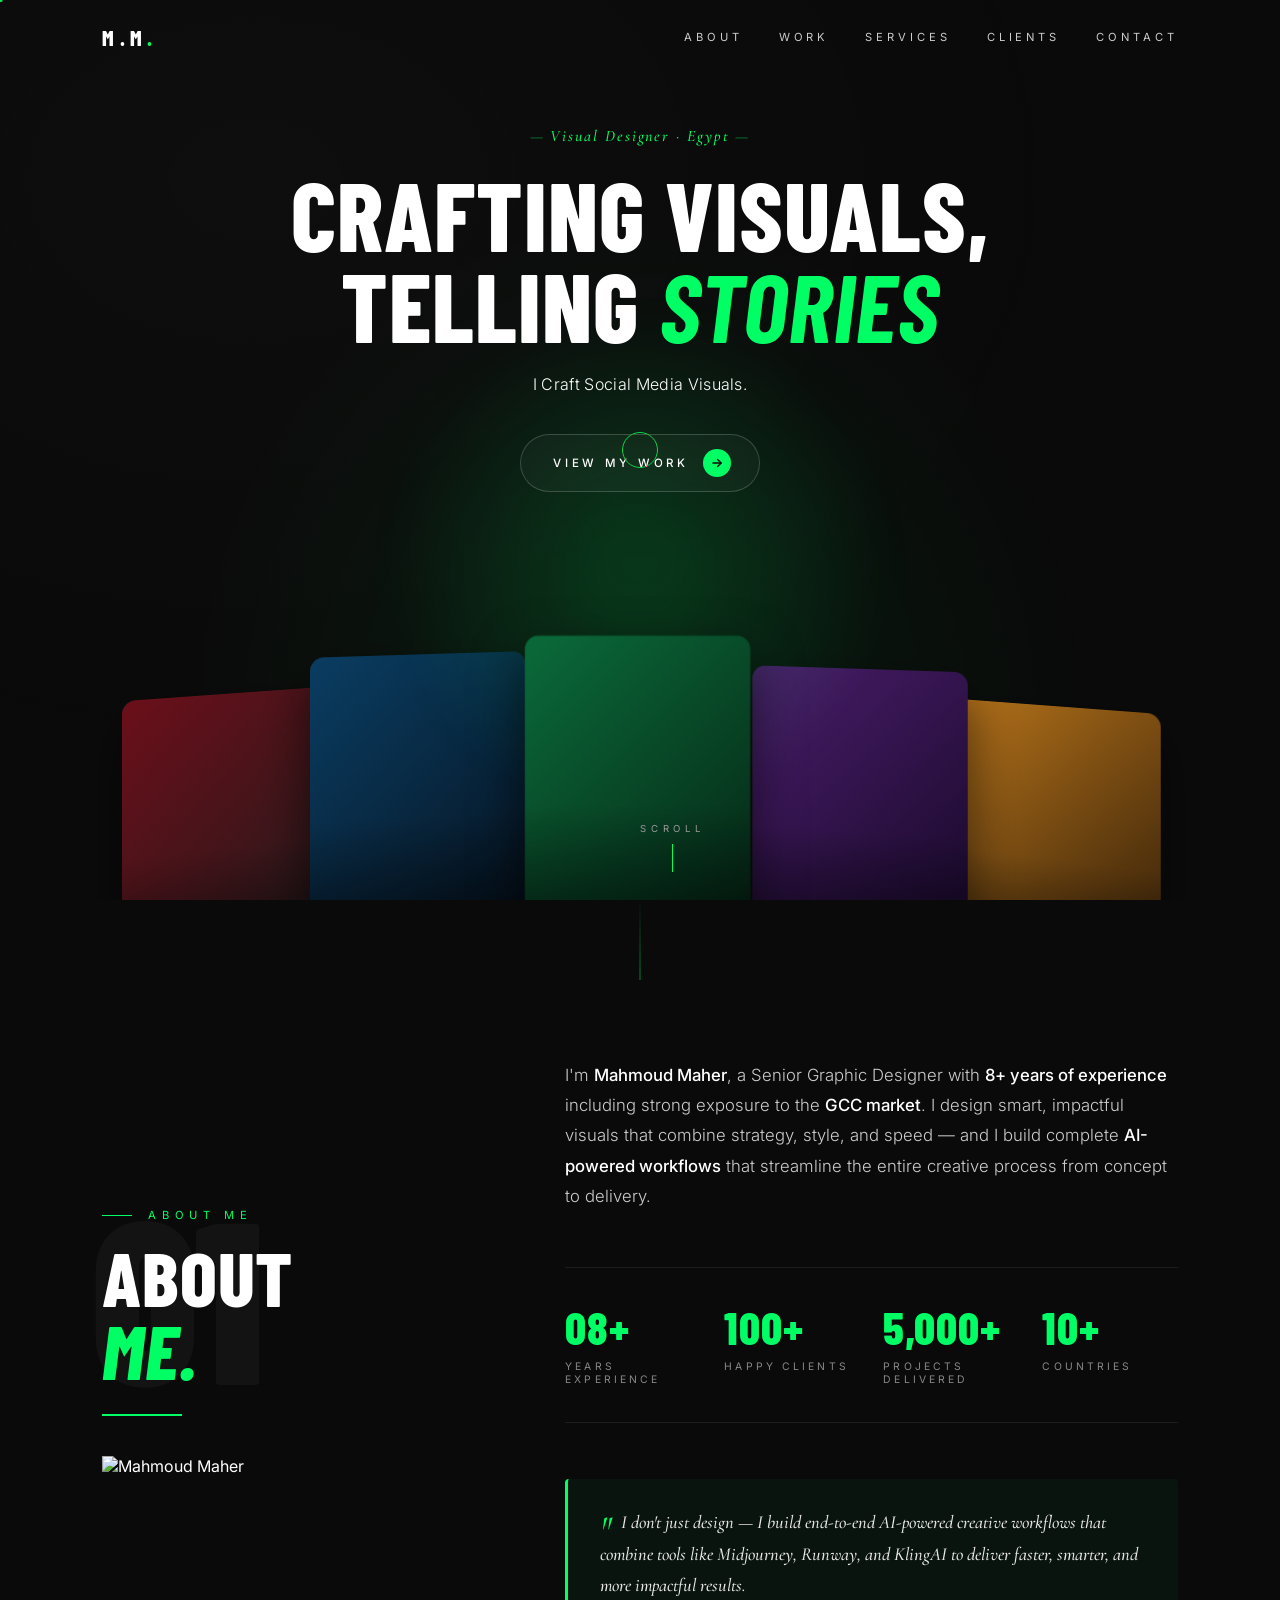
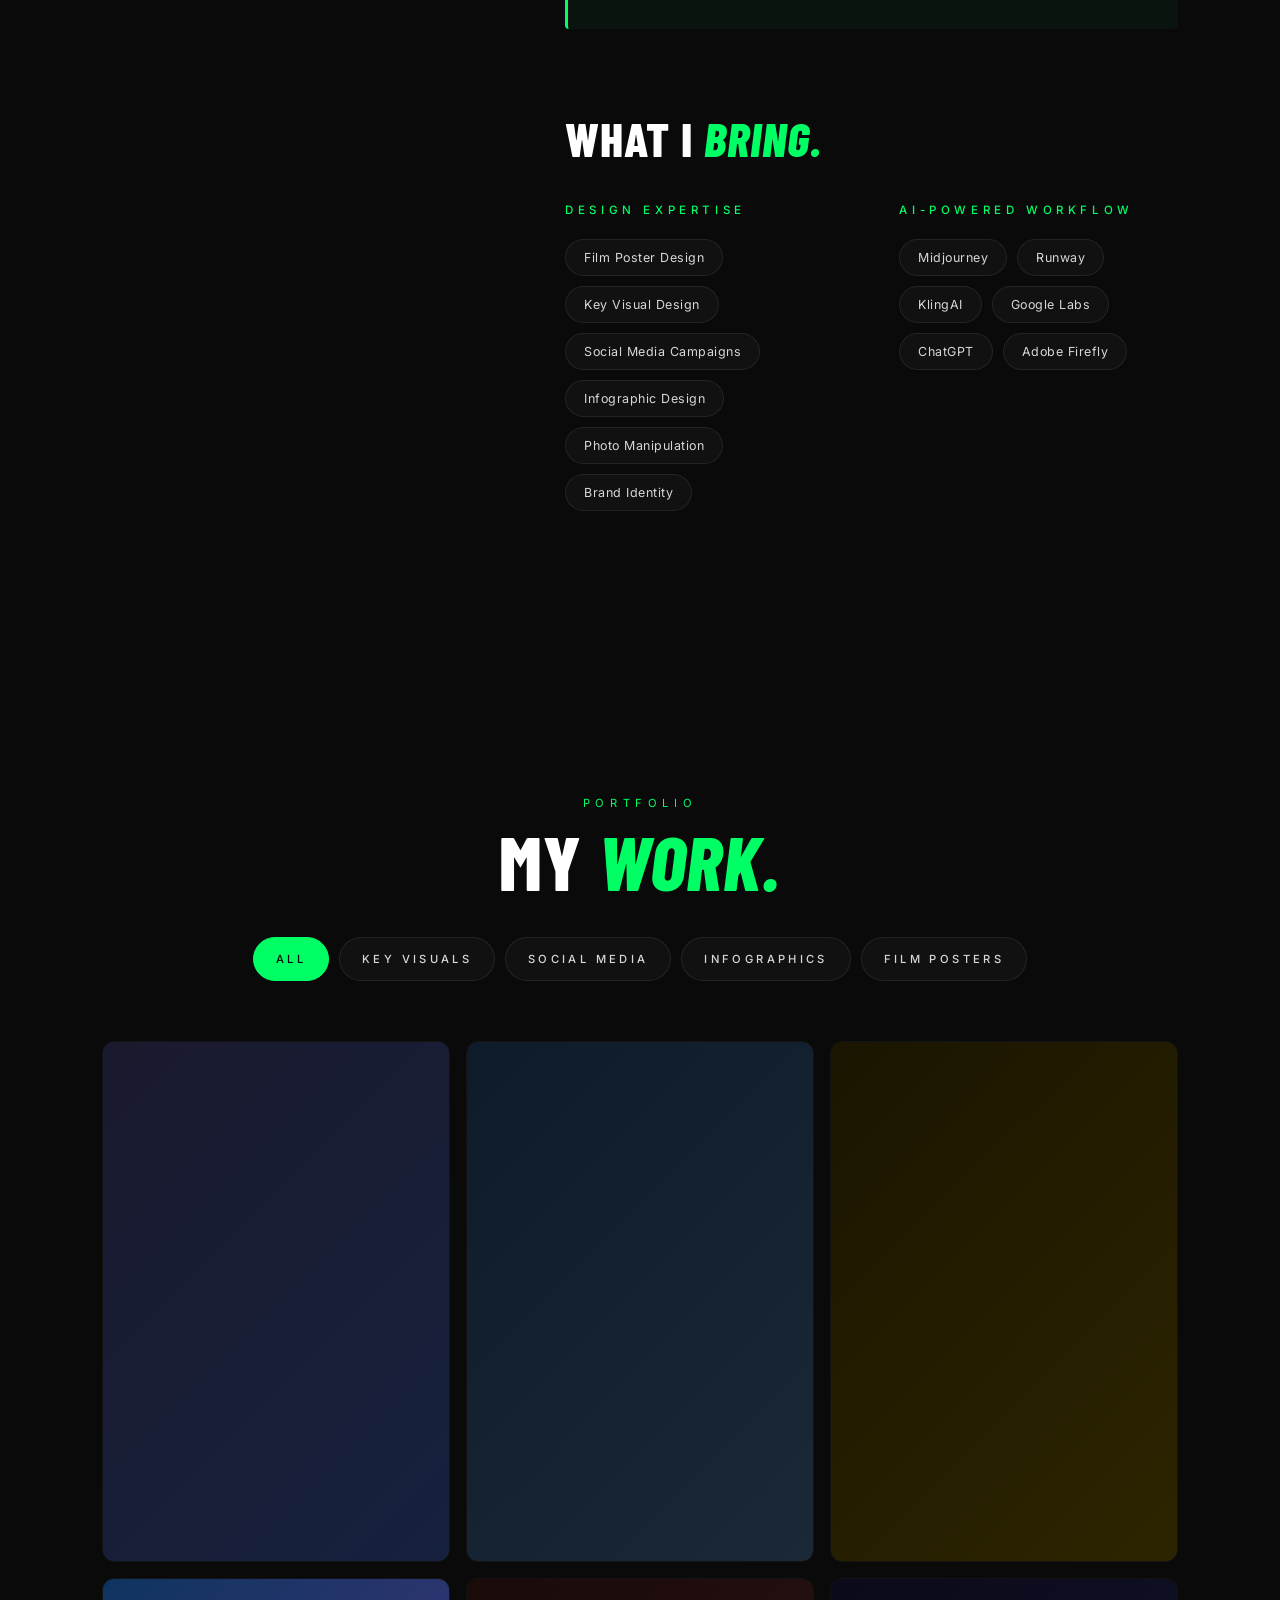
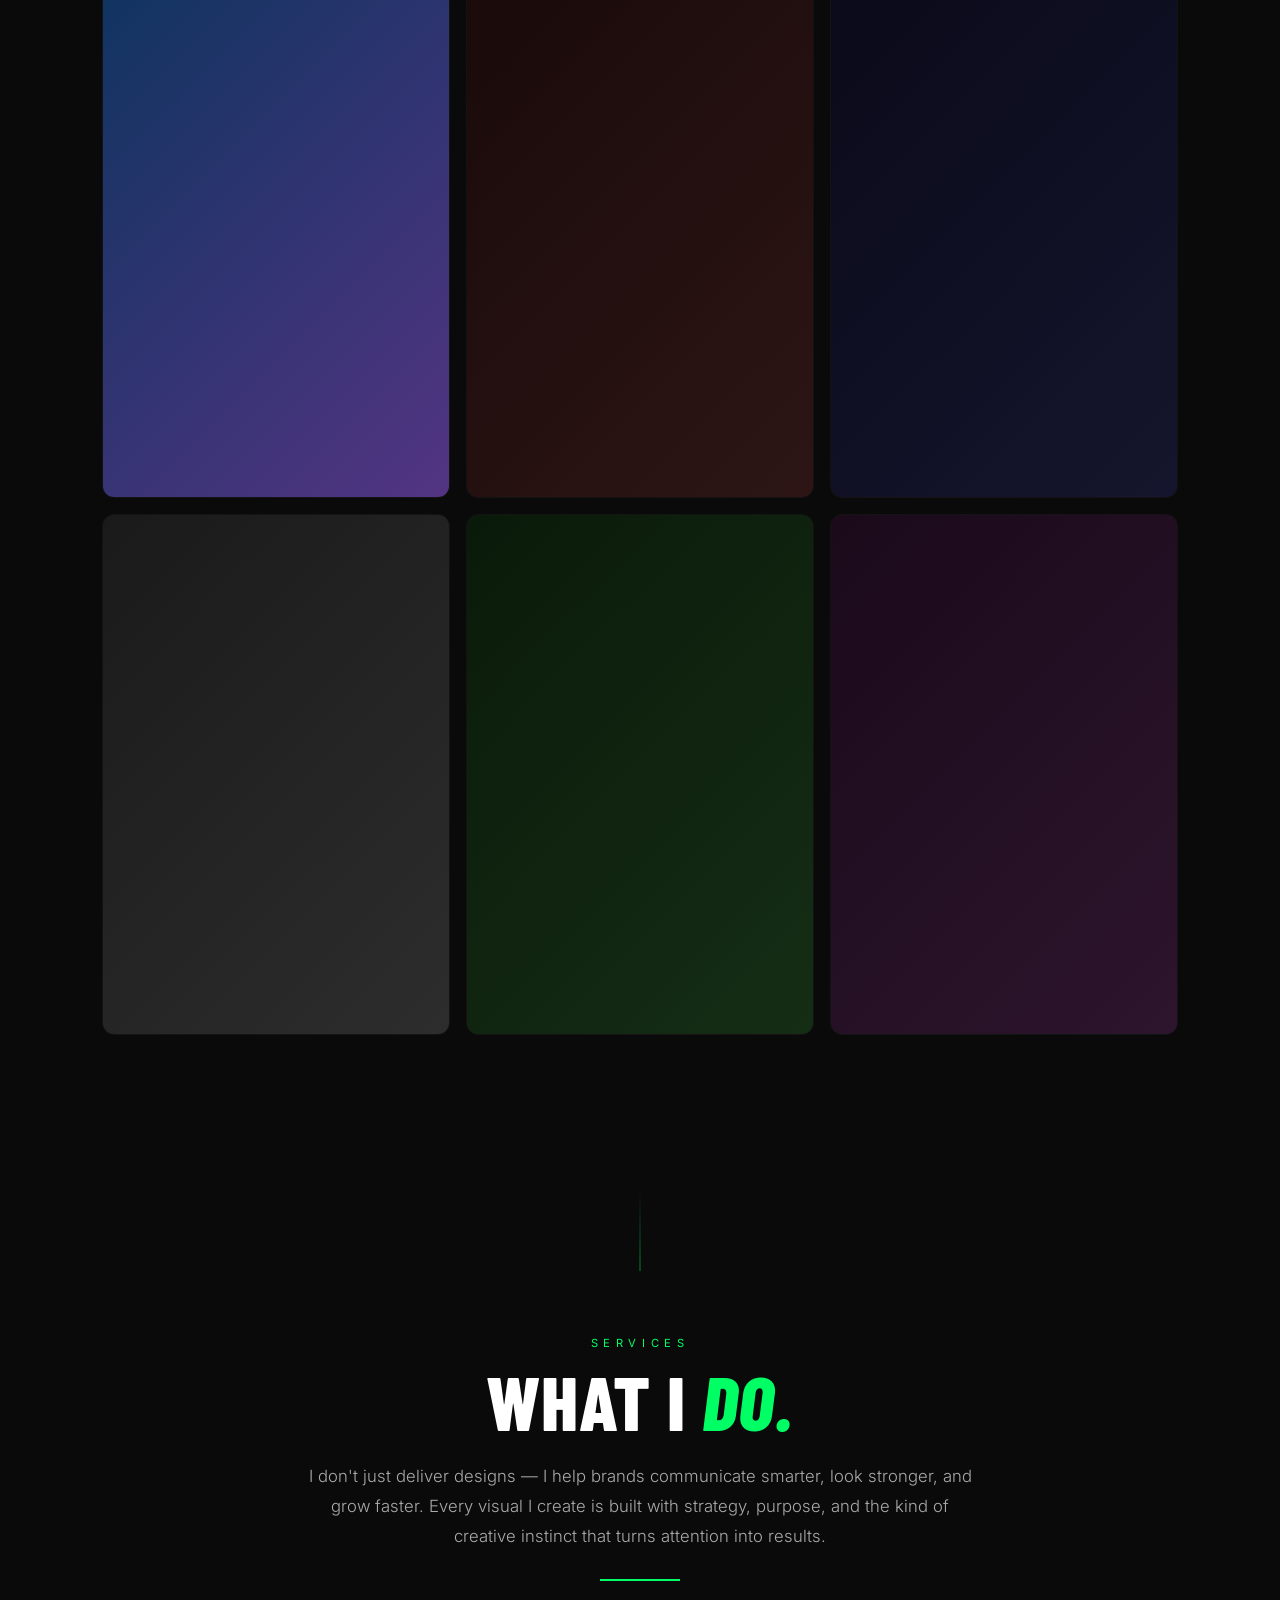
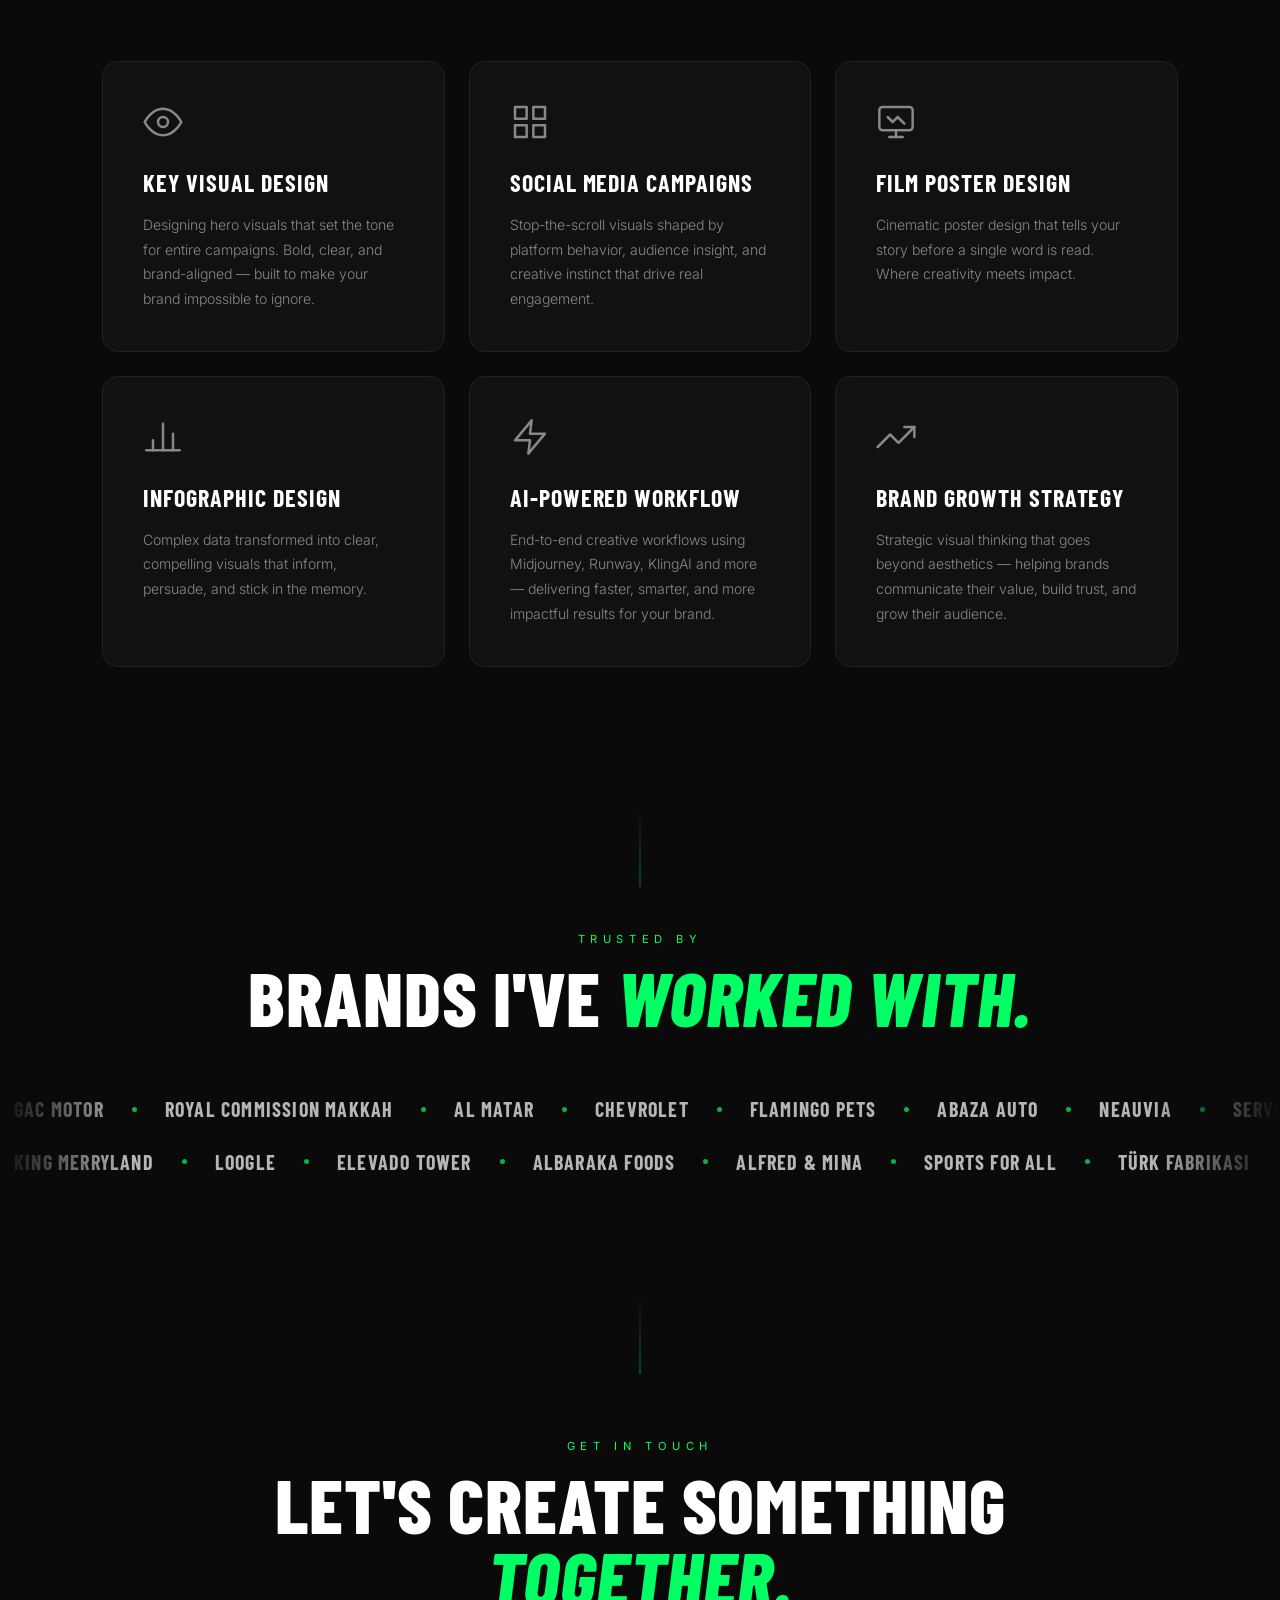
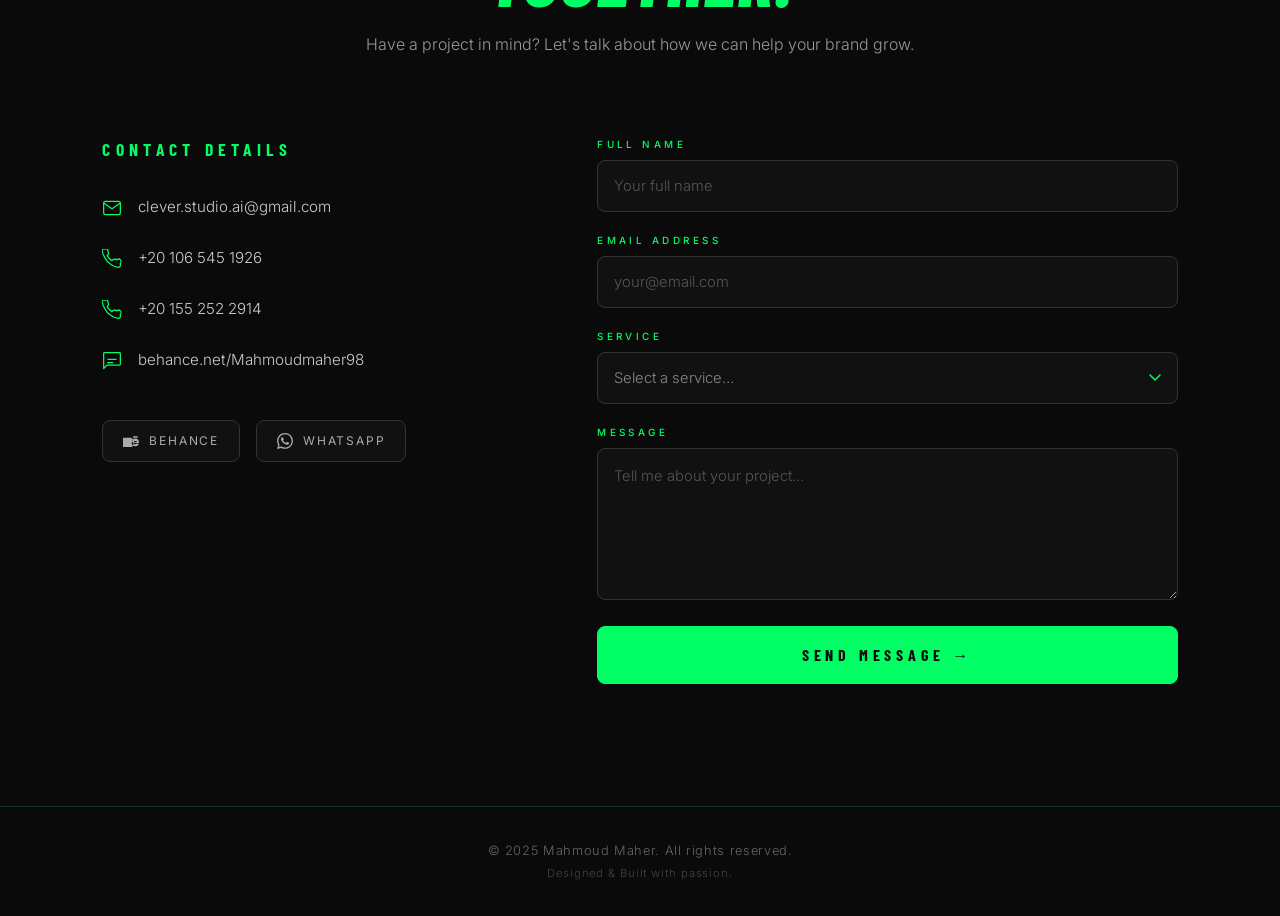
==== commit 190f71d7: "Split into separate files: css/styles.css, js/main.js, js/animations.js" ====
--- a/index.html
+++ b/index.html
@@ -7,1451 +7,7 @@
 <link rel="preconnect" href="https://fonts.googleapis.com">
 <link rel="preconnect" href="https://fonts.gstatic.com" crossorigin>
 <link href="https://fonts.googleapis.com/css2?family=Barlow+Condensed:wght@500;700;800;900&family=Cormorant+Garamond:ital,wght@1,400;1,500&family=Inter:wght@300;400;500&display=swap" rel="stylesheet">
-<style>
-  * { margin: 0; padding: 0; box-sizing: border-box; }
-
-  :root {
-    --bg: #0A0A0A;
-    --green: #00FF64;
-    --green-soft: rgba(0, 255, 100, 0.15);
-    --gold: #00FF64;
-    --white: #FFFFFF;
-    --muted: #9a9a9a;
-    --ease: cubic-bezier(0.7, 0, 0.3, 1);
-  }
-
-  html, body {
-    background: var(--bg);
-    color: var(--white);
-    font-family: 'Inter', sans-serif;
-    overflow-x: hidden;
-    cursor: none;
-  }
-  body { scroll-behavior: smooth; }
-  ::selection { background: var(--green); color: #0A0A0A; }
-
-  a, button { cursor: none; color: inherit; text-decoration: none; border: none; background: none; }
-
-  /* Page fade-in */
-  .page-fade {
-    position: fixed; inset: 0;
-    background: #000;
-    z-index: 10000;
-    pointer-events: none;
-    animation: pageFade 1.2s var(--ease) forwards;
-  }
-  @keyframes pageFade {
-    0%   { opacity: 1; }
-    100% { opacity: 0; visibility: hidden; }
-  }
-
-  /* Cursor */
-  .cursor-dot, .cursor-circle {
-    position: fixed; top: 0; left: 0;
-    pointer-events: none;
-    z-index: 9999;
-    border-radius: 50%;
-    transform: translate(-50%, -50%);
-    mix-blend-mode: difference;
-  }
-  .cursor-dot { width: 5px; height: 5px; background: var(--gold); }
-  .cursor-circle {
-    width: 36px; height: 36px;
-    border: 1px solid var(--gold);
-    transition: width 0.35s var(--ease), height 0.35s var(--ease), background 0.35s var(--ease);
-  }
-  .cursor-circle.hover {
-    width: 64px; height: 64px;
-    background: rgba(0, 255, 100, 0.1);
-  }
-
-  /* Hero */
-  .hero {
-    position: relative;
-    width: 100%;
-    height: 100vh;
-    overflow: hidden;
-    perspective: 1600px;
-  }
-
-  /* Background ambient grain */
-  .grain {
-    position: absolute; inset: 0;
-    background:
-      radial-gradient(ellipse at 50% 80%, rgba(0,255,100,0.08) 0%, transparent 50%),
-      radial-gradient(ellipse at 20% 20%, rgba(255,255,255,0.02) 0%, transparent 60%);
-    pointer-events: none;
-    z-index: 0;
-  }
-
-  /* Cards container — bottom half, behind text */
-  .cards-stage {
-    position: absolute;
-    left: 50%;
-    bottom: -8vh;
-    transform: translateX(-50%);
-    width: min(1500px, 100%);
-    height: 65vh;
-    transform-style: preserve-3d;
-    z-index: 1;
-    pointer-events: none;
-  }
-
-  .cards-row {
-    position: relative;
-    width: 100%;
-    height: 100%;
-    transform-style: preserve-3d;
-    transition: transform 0.4s var(--ease);
-  }
-
-  .center-glow {
-    position: absolute;
-    left: 50%; top: 30%;
-    width: 600px;
-    height: 600px;
-    transform: translate(-50%, -50%);
-    background: radial-gradient(circle, var(--green-soft) 0%, transparent 60%);
-    filter: blur(20px);
-    z-index: 0;
-    pointer-events: none;
-    animation: glowPulse 6s ease-in-out infinite;
-  }
-  @keyframes glowPulse {
-    0%, 100% { opacity: 0.7; transform: translate(-50%, -50%) scale(1); }
-    50%      { opacity: 1;   transform: translate(-50%, -50%) scale(1.1); }
-  }
-
-  .card {
-    position: absolute;
-    bottom: 0;
-    left: 50%;
-    width: 220px;
-    height: 330px;
-    border-radius: 14px;
-    overflow: hidden;
-    transform-style: preserve-3d;
-    transform-origin: center center;
-    pointer-events: auto;
-    box-shadow:
-      0 20px 50px rgba(0,0,0,0.6),
-      0 0 0 1px rgba(255,255,255,0.04) inset;
-    transition: transform 0.5s var(--ease), box-shadow 0.5s var(--ease);
-    opacity: 0;
-    animation: cardRise 1.2s var(--ease) forwards;
-  }
-  @keyframes cardRise {
-    from { opacity: 0; transform: var(--rest) translateY(60px); }
-    to   { opacity: 1; transform: var(--rest); }
-  }
-
-  .card .img {
-    position: absolute; inset: 0;
-    background-size: cover;
-    background-position: center;
-  }
-  .card .overlay {
-    position: absolute; inset: 0;
-    background: linear-gradient(to top, rgba(0,0,0,0.7) 0%, transparent 50%);
-  }
-  .card .meta {
-    position: absolute;
-    left: 16px; right: 16px; bottom: 14px;
-    color: #fff;
-  }
-  .card .cat {
-    font-family: 'Inter', sans-serif;
-    font-weight: 400;
-    font-size: 0.6rem;
-    letter-spacing: 0.3em;
-    color: var(--green);
-    text-transform: uppercase;
-    margin-bottom: 4px;
-  }
-  .card .title {
-    font-family: 'Barlow Condensed', sans-serif;
-    font-weight: 700;
-    font-size: 1.05rem;
-    letter-spacing: 0.05em;
-    text-transform: uppercase;
-  }
-  .card .tint {
-    position: absolute; inset: 0;
-    background: rgba(0, 255, 100, 0);
-    transition: background 0.5s var(--ease);
-    pointer-events: none;
-  }
-  .card:hover {
-    transform: var(--rest) scale(1.08) !important;
-    box-shadow:
-      0 30px 70px rgba(0,0,0,0.8),
-      0 0 60px rgba(0,255,100,0.35),
-      0 0 0 1px rgba(0,255,100,0.4) inset;
-    z-index: 10;
-  }
-  .card:hover .tint {
-    background: rgba(0, 255, 100, 0.12);
-  }
-
-  /* Hero content — text */
-  .content {
-    position: relative;
-    z-index: 5;
-    padding: 14vh 32px 0;
-    text-align: center;
-    max-width: 1100px;
-    margin: 0 auto;
-    pointer-events: none;
-  }
-  .content > * { pointer-events: auto; }
-
-  .reveal {
-    opacity: 0;
-    transform: translateY(-24px);
-    animation: reveal 1.1s var(--ease) forwards;
-  }
-  .reveal.d1 { animation-delay: 0.4s; }
-  .reveal.d2 { animation-delay: 0.7s; }
-  .reveal.d3 { animation-delay: 1.0s; }
-  .reveal.d4 { animation-delay: 1.3s; }
-  @keyframes reveal {
-    to { opacity: 1; transform: translateY(0); }
-  }
-
-  .subtitle {
-    font-family: 'Cormorant Garamond', serif;
-    font-style: italic;
-    font-weight: 500;
-    font-size: 1rem;
-    letter-spacing: 0.12em;
-    color: var(--gold);
-    margin-bottom: 22px;
-  }
-  .subtitle::before {
-    content: '— ';
-    color: var(--gold);
-    opacity: 0.6;
-  }
-  .subtitle::after {
-    content: ' —';
-    color: var(--gold);
-    opacity: 0.6;
-  }
-
-  .headline {
-    font-family: 'Barlow Condensed', sans-serif;
-    font-weight: 800;
-    font-size: clamp(2.6rem, 7.5vw, 6.4rem);
-    line-height: 0.95;
-    letter-spacing: 0.01em;
-    color: var(--white);
-    text-transform: uppercase;
-  }
-  .headline .accent {
-    color: var(--green);
-    font-style: italic;
-    font-weight: 700;
-  }
-
-  .body-text {
-    font-family: 'Inter', sans-serif;
-    font-weight: 300;
-    font-size: 1rem;
-    letter-spacing: 0.02em;
-    color: var(--white);
-    margin-top: 22px;
-    max-width: 540px;
-    margin-left: auto;
-    margin-right: auto;
-    line-height: 1.6;
-    position: relative;
-    height: 1.6em;
-  }
-  .body-text .phrase {
-    position: absolute;
-    left: 0; right: 0;
-    top: 0;
-    opacity: 0;
-    transition: opacity 0.7s var(--ease);
-  }
-  .body-text .phrase.active { opacity: 1; }
-
-  /* CTA pill */
-  .cta {
-    display: inline-flex;
-    align-items: center;
-    gap: 14px;
-    margin-top: 36px;
-    padding: 14px 28px 14px 32px;
-    border-radius: 999px;
-    border: 1px solid rgba(255,255,255,0.18);
-    background: rgba(255,255,255,0.03);
-    backdrop-filter: blur(6px);
-    font-family: 'Inter', sans-serif;
-    font-weight: 500;
-    font-size: 0.72rem;
-    letter-spacing: 0.32em;
-    text-transform: uppercase;
-    color: var(--white);
-    transition: background 0.4s var(--ease), border-color 0.4s var(--ease), color 0.4s var(--ease), transform 0.4s var(--ease);
-  }
-  .cta .arrow {
-    width: 28px; height: 28px;
-    border-radius: 50%;
-    background: var(--green);
-    color: #0A0A0A;
-    display: inline-flex;
-    align-items: center;
-    justify-content: center;
-    transition: transform 0.4s var(--ease);
-  }
-  .cta .arrow svg { width: 14px; height: 14px; }
-  .cta:hover {
-    background: rgba(0,255,100,0.08);
-    border-color: var(--green);
-    color: var(--green);
-  }
-  .cta:hover .arrow { transform: translateX(4px); }
-
-  /* Scroll hint */
-  .scroll-hint {
-    position: absolute;
-    bottom: 28px;
-    left: 50%;
-    transform: translateX(-50%);
-    z-index: 6;
-    font-size: 0.6rem;
-    font-weight: 400;
-    letter-spacing: 0.5em;
-    color: var(--muted);
-    text-transform: uppercase;
-    opacity: 0;
-    animation: reveal 1s var(--ease) 1.6s forwards;
-  }
-  .scroll-hint::after {
-    content: '';
-    display: block;
-    width: 1px; height: 28px;
-    background: var(--green);
-    margin: 10px auto 0;
-    transform-origin: top;
-    animation: scrollLine 2s ease-in-out infinite;
-  }
-  @keyframes scrollLine {
-    0%, 100% { transform: scaleY(0.3); opacity: 0.3; }
-    50%      { transform: scaleY(1);   opacity: 1; }
-  }
-
-  /* ============= ABOUT SECTION ============= */
-  .about {
-    position: relative;
-    padding: 160px 8vw 140px;
-    background: var(--bg);
-    overflow: hidden;
-  }
-  .about::before {
-    content: '';
-    position: absolute;
-    top: 0; left: 50%;
-    transform: translateX(-50%);
-    width: 1px; height: 80px;
-    background: linear-gradient(to bottom, transparent, var(--green));
-    opacity: 0.5;
-  }
-
-  .about-grid {
-    display: grid;
-    grid-template-columns: 1fr 1.6fr;
-    gap: 80px;
-    max-width: 1300px;
-    margin: 0 auto;
-    align-items: center;
-  }
-
-  .about-left {
-    position: relative;
-  }
-
-  .portrait {
-    position: relative;
-    width: 100%;
-    max-width: 380px;
-    aspect-ratio: 3 / 4;
-    margin-top: 40px;
-    background: transparent;
-    border: none;
-    border-radius: 0;
-    box-shadow: none;
-    overflow: visible;
-  }
-  .portrait img {
-    width: 100%;
-    height: 100%;
-    object-fit: contain;
-    object-position: bottom center;
-    display: block;
-    background: transparent;
-  }
-  .portrait::after {
-    content: '';
-    position: absolute;
-    left: 0; right: 0; bottom: 0;
-    height: 35%;
-    background: linear-gradient(to bottom, transparent 0%, #0A0A0A 100%);
-    pointer-events: none;
-  }
-  .big-num {
-    font-family: 'Barlow Condensed', sans-serif;
-    font-weight: 900;
-    font-size: clamp(8rem, 18vw, 16rem);
-    line-height: 1;
-    color: rgba(255,255,255,0.04);
-    letter-spacing: -0.02em;
-    position: absolute;
-    top: -30px;
-    left: -10px;
-    pointer-events: none;
-    user-select: none;
-  }
-  .section-label {
-    font-family: 'Inter', sans-serif;
-    font-weight: 400;
-    font-size: 0.7rem;
-    letter-spacing: 0.5em;
-    color: var(--green);
-    text-transform: uppercase;
-    margin-bottom: 18px;
-    display: flex;
-    align-items: center;
-    gap: 16px;
-  }
-  .section-label::before {
-    content: '';
-    display: inline-block;
-    width: 30px; height: 1px;
-    background: var(--green);
-  }
-  .section-title {
-    font-family: 'Barlow Condensed', sans-serif;
-    font-weight: 800;
-    font-size: clamp(3rem, 6vw, 5rem);
-    line-height: 0.95;
-    color: var(--white);
-    text-transform: uppercase;
-    letter-spacing: 0.01em;
-    position: relative;
-    z-index: 1;
-  }
-  .section-title .accent { color: var(--green); font-style: italic; }
-
-  .green-line {
-    height: 2px;
-    background: var(--green);
-    margin-top: 28px;
-    width: 0;
-    transition: width 1.4s var(--ease);
-  }
-  .reveal-section.visible .green-line { width: 80px; }
-
-  .bio {
-    font-family: 'Inter', sans-serif;
-    font-weight: 300;
-    font-size: 1.05rem;
-    line-height: 1.8;
-    color: #cccccc;
-    max-width: 640px;
-  }
-  .bio strong {
-    color: var(--white);
-    font-weight: 500;
-  }
-
-  /* Stats */
-  .stats {
-    margin-top: 56px;
-    display: grid;
-    grid-template-columns: repeat(4, 1fr);
-    gap: 24px;
-    border-top: 1px solid rgba(255,255,255,0.08);
-    border-bottom: 1px solid rgba(255,255,255,0.08);
-    padding: 36px 0;
-  }
-  .stat {
-    text-align: left;
-  }
-  .stat .num {
-    font-family: 'Barlow Condensed', sans-serif;
-    font-weight: 800;
-    font-size: clamp(2rem, 3.6vw, 3rem);
-    color: var(--gold);
-    line-height: 1;
-    letter-spacing: 0.02em;
-  }
-  .stat .num .plus { color: var(--green); }
-  .stat .lbl {
-    font-family: 'Inter', sans-serif;
-    font-weight: 400;
-    font-size: 0.65rem;
-    letter-spacing: 0.3em;
-    color: #888;
-    text-transform: uppercase;
-    margin-top: 10px;
-  }
-
-  /* Highlight box */
-  .highlight {
-    margin-top: 56px;
-    padding: 28px 32px;
-    background: rgba(0,255,100,0.04);
-    border-left: 3px solid var(--green);
-    border-radius: 4px;
-    font-family: 'Cormorant Garamond', serif;
-    font-style: italic;
-    font-weight: 500;
-    font-size: 1.15rem;
-    line-height: 1.7;
-    color: #e8e8e8;
-  }
-  .highlight::before {
-    content: '"';
-    color: var(--green);
-    font-size: 2.2rem;
-    line-height: 0;
-    position: relative;
-    top: 12px;
-    margin-right: 6px;
-  }
-
-  /* Skills */
-  .skills {
-    margin-top: 80px;
-  }
-  .skills-title {
-    font-family: 'Barlow Condensed', sans-serif;
-    font-weight: 800;
-    font-size: clamp(2rem, 4vw, 3rem);
-    color: var(--white);
-    text-transform: uppercase;
-    margin-bottom: 36px;
-    letter-spacing: 0.02em;
-  }
-  .skills-title .accent { color: var(--green); font-style: italic; }
-
-  .skills-grid {
-    display: grid;
-    grid-template-columns: 1fr 1fr;
-    gap: 56px;
-  }
-  .skill-cat h4 {
-    font-family: 'Inter', sans-serif;
-    font-weight: 500;
-    font-size: 0.72rem;
-    letter-spacing: 0.4em;
-    color: var(--gold);
-    text-transform: uppercase;
-    margin-bottom: 22px;
-  }
-  .tags {
-    display: flex;
-    flex-wrap: wrap;
-    gap: 10px;
-  }
-  .tag {
-    display: inline-block;
-    padding: 10px 18px;
-    background: rgba(255,255,255,0.03);
-    border: 1px solid rgba(255,255,255,0.08);
-    border-radius: 999px;
-    font-family: 'Inter', sans-serif;
-    font-weight: 400;
-    font-size: 0.78rem;
-    letter-spacing: 0.04em;
-    color: #d8d8d8;
-    transition: border-color 0.4s var(--ease), background 0.4s var(--ease), color 0.4s var(--ease), transform 0.4s var(--ease);
-    opacity: 0;
-    transform: translateY(12px);
-  }
-  .reveal-section.visible .tag {
-    opacity: 1;
-    transform: translateY(0);
-  }
-  .tag:hover {
-    border-color: var(--green);
-    color: var(--green);
-    background: rgba(0,255,100,0.06);
-    transform: translateY(-2px);
-  }
-
-  /* Generic scroll reveal */
-  .reveal-up {
-    opacity: 0;
-    transform: translateY(40px);
-    transition: opacity 0.9s var(--ease), transform 0.9s var(--ease);
-  }
-  .reveal-section.visible .reveal-up {
-    opacity: 1;
-    transform: translateY(0);
-  }
-  .reveal-section .reveal-up.d1 { transition-delay: 0.1s; }
-  .reveal-section .reveal-up.d2 { transition-delay: 0.25s; }
-  .reveal-section .reveal-up.d3 { transition-delay: 0.4s; }
-  .reveal-section .reveal-up.d4 { transition-delay: 0.55s; }
-  .reveal-section .reveal-up.d5 { transition-delay: 0.7s; }
-
-  /* ============= NAVBAR ============= */
-  .nav {
-    position: fixed;
-    top: 0; left: 0; right: 0;
-    z-index: 100;
-    padding: 22px 8vw;
-    display: flex;
-    align-items: center;
-    justify-content: space-between;
-    transition: background 0.4s var(--ease), backdrop-filter 0.4s var(--ease), padding 0.4s var(--ease), border-color 0.4s var(--ease);
-    border-bottom: 1px solid transparent;
-  }
-  .nav.scrolled {
-    background: rgba(10,10,10,0.75);
-    backdrop-filter: blur(14px);
-    -webkit-backdrop-filter: blur(14px);
-    padding: 14px 8vw;
-    border-bottom-color: rgba(255,255,255,0.06);
-  }
-  .nav .brand {
-    font-family: 'Barlow Condensed', sans-serif;
-    font-weight: 800;
-    font-size: 1.3rem;
-    letter-spacing: 0.25em;
-    color: var(--white);
-  }
-  .nav .brand .dot { color: var(--green); }
-  .nav .links {
-    display: flex;
-    align-items: center;
-    gap: 36px;
-  }
-  .nav .links a {
-    font-family: 'Inter', sans-serif;
-    font-weight: 400;
-    font-size: 0.7rem;
-    letter-spacing: 0.35em;
-    text-transform: uppercase;
-    color: #cccccc;
-    position: relative;
-    padding: 8px 0;
-    transition: color 0.3s var(--ease);
-  }
-  .nav .links a::after {
-    content: '';
-    position: absolute;
-    left: 0; bottom: 2px;
-    width: 0; height: 1px;
-    background: var(--green);
-    transition: width 0.4s var(--ease);
-  }
-  .nav .links a:hover { color: var(--green); }
-  .nav .links a:hover::after { width: 100%; }
-
-  .hamburger {
-    display: none;
-    width: 44px; height: 44px;
-    align-items: center;
-    justify-content: center;
-    flex-direction: column;
-    gap: 5px;
-    background: transparent;
-    border: 1px solid rgba(255,255,255,0.12);
-    border-radius: 8px;
-  }
-  .hamburger span {
-    display: block;
-    width: 18px; height: 1.5px;
-    background: var(--white);
-    transition: transform 0.35s var(--ease), opacity 0.35s var(--ease);
-  }
-  .nav.open .hamburger span:nth-child(1) { transform: translateY(6.5px) rotate(45deg); }
-  .nav.open .hamburger span:nth-child(2) { opacity: 0; }
-  .nav.open .hamburger span:nth-child(3) { transform: translateY(-6.5px) rotate(-45deg); }
-
-  /* ============= PORTFOLIO ============= */
-  .portfolio {
-    position: relative;
-    padding: 140px 8vw 140px;
-    background: var(--bg);
-  }
-  .portfolio-head {
-    max-width: 1300px;
-    margin: 0 auto 50px;
-    text-align: center;
-  }
-  .portfolio-head .section-label {
-    justify-content: center;
-    display: inline-flex;
-    margin-bottom: 14px;
-  }
-  .portfolio-head .section-label::before { display: none; }
-  .portfolio-head .section-title {
-    text-align: center;
-  }
-
-  .filters {
-    display: flex;
-    justify-content: center;
-    flex-wrap: wrap;
-    gap: 10px;
-    margin: 40px auto 0;
-    max-width: 900px;
-  }
-  .filter-btn {
-    padding: 10px 22px;
-    background: rgba(255,255,255,0.03);
-    border: 1px solid rgba(255,255,255,0.08);
-    border-radius: 999px;
-    font-family: 'Inter', sans-serif;
-    font-weight: 500;
-    font-size: 0.7rem;
-    letter-spacing: 0.3em;
-    text-transform: uppercase;
-    color: #d8d8d8;
-    min-height: 44px;
-    transition: all 0.35s var(--ease);
-  }
-  .filter-btn:hover {
-    border-color: var(--green);
-    color: var(--green);
-  }
-  .filter-btn.active {
-    background: var(--green);
-    border-color: var(--green);
-    color: #0A0A0A;
-  }
-
-  .grid {
-    max-width: 1300px;
-    margin: 60px auto 0;
-    column-count: 3;
-    column-gap: 16px;
-  }
-  .work {
-    break-inside: avoid;
-    display: block;
-    margin-bottom: 16px;
-    border-radius: 12px;
-    overflow: hidden;
-    position: relative;
-    cursor: none;
-    border: 1px solid rgba(255,255,255,0.04);
-    transition: transform 0.3s cubic-bezier(0.7,0,0.3,1), border-color 0.3s cubic-bezier(0.7,0,0.3,1), box-shadow 0.3s cubic-bezier(0.7,0,0.3,1), opacity 0.4s var(--ease);
-    opacity: 0;
-    transform: translateY(40px);
-  }
-  .reveal-section.visible .work {
-    opacity: 1;
-    transform: translateY(0);
-    transition-delay: calc(var(--i, 0) * 0.06s);
-  }
-  .work .thumb {
-    width: 100%;
-    display: block;
-    aspect-ratio: var(--ratio, 3/4);
-    background: var(--grad, #222);
-  }
-  .work .label {
-    position: absolute;
-    inset: 0;
-    background: rgba(0,0,0,0.6);
-    display: flex;
-    flex-direction: column;
-    justify-content: flex-end;
-    padding: 22px;
-    opacity: 0;
-    transform: translateY(40%);
-    transition: opacity 0.3s cubic-bezier(0.7,0,0.3,1), transform 0.3s cubic-bezier(0.7,0,0.3,1);
-  }
-  .work .label .view {
-    font-family: 'Inter', sans-serif;
-    font-weight: 500;
-    font-size: 0.65rem;
-    letter-spacing: 0.4em;
-    color: var(--green);
-    text-transform: uppercase;
-    margin-top: 12px;
-    display: inline-flex;
-    align-items: center;
-    gap: 8px;
-  }
-  .work .label .view::after {
-    content: '→';
-    font-size: 0.9rem;
-    letter-spacing: 0;
-  }
-  .work .label .cat {
-    font-family: 'Inter', sans-serif;
-    font-weight: 500;
-    font-size: 0.6rem;
-    letter-spacing: 0.4em;
-    color: var(--green);
-    text-transform: uppercase;
-    margin-bottom: 6px;
-  }
-  .work .label .name {
-    font-family: 'Barlow Condensed', sans-serif;
-    font-weight: 700;
-    font-size: 1.4rem;
-    color: var(--white);
-    letter-spacing: 0.04em;
-    text-transform: uppercase;
-  }
-  .work:hover {
-    transform: scale(1.04);
-    border-color: var(--green);
-    box-shadow: 0 20px 50px rgba(0,0,0,0.6), 0 0 30px rgba(0,255,100,0.2);
-    z-index: 2;
-  }
-  .work:hover .label { opacity: 1; transform: translateY(0); }
-  .work.hidden { display: none; }
-  .work.filter-out { opacity: 0; transform: translateY(20px) scale(0.96); }
-
-  /* Lightbox */
-  .lightbox {
-    position: fixed;
-    inset: 0;
-    background: rgba(0,0,0,0.92);
-    backdrop-filter: blur(8px);
-    z-index: 9000;
-    display: flex;
-    align-items: center;
-    justify-content: center;
-    padding: 5vh 5vw;
-    opacity: 0;
-    pointer-events: none;
-    transition: opacity 0.35s var(--ease);
-  }
-  .lightbox.open {
-    opacity: 1;
-    pointer-events: auto;
-  }
-  .lightbox-inner {
-    position: relative;
-    max-width: 700px;
-    width: 100%;
-    border-radius: 12px;
-    overflow: hidden;
-    transform: scale(0.92);
-    transition: transform 0.4s var(--ease);
-    box-shadow: 0 40px 100px rgba(0,0,0,0.8), 0 0 60px rgba(0,255,100,0.15);
-  }
-  .lightbox.open .lightbox-inner { transform: scale(1); }
-  .lightbox-thumb {
-    width: 100%;
-    aspect-ratio: 3/4;
-    background: var(--grad, #222);
-  }
-  .lightbox-meta {
-    background: #0f0f0f;
-    padding: 20px 26px;
-    border-top: 1px solid rgba(0,255,100,0.2);
-  }
-  .lightbox-meta .cat {
-    font-family: 'Inter', sans-serif;
-    font-size: 0.6rem;
-    letter-spacing: 0.4em;
-    color: var(--green);
-    text-transform: uppercase;
-    margin-bottom: 6px;
-  }
-  .lightbox-meta .name {
-    font-family: 'Barlow Condensed', sans-serif;
-    font-weight: 700;
-    font-size: 1.6rem;
-    color: var(--white);
-    text-transform: uppercase;
-    letter-spacing: 0.04em;
-  }
-  .lightbox-close {
-    position: absolute;
-    top: -50px; right: 0;
-    width: 44px; height: 44px;
-    border-radius: 50%;
-    background: rgba(255,255,255,0.08);
-    border: 1px solid rgba(255,255,255,0.15);
-    color: #fff;
-    display: flex;
-    align-items: center;
-    justify-content: center;
-    font-size: 1.2rem;
-    transition: all 0.3s var(--ease);
-  }
-  .lightbox-close:hover {
-    background: var(--green);
-    color: #0A0A0A;
-    border-color: var(--green);
-  }
-
-  /* ============= SERVICES SECTION ============= */
-  .services {
-    position: relative;
-    padding: 140px 8vw;
-    background: var(--bg);
-    overflow: hidden;
-  }
-  .services::before {
-    content: '';
-    position: absolute;
-    top: 0; left: 50%;
-    transform: translateX(-50%);
-    width: 1px; height: 80px;
-    background: linear-gradient(to bottom, transparent, var(--green));
-    opacity: 0.5;
-  }
-
-  .services-head {
-    max-width: 1300px;
-    margin: 0 auto 80px;
-    text-align: center;
-  }
-  .services-head .section-label {
-    justify-content: center;
-    display: inline-flex;
-    margin-bottom: 14px;
-  }
-  .services-head .section-label::before { display: none; }
-  .services-subtitle {
-    font-family: 'Inter', sans-serif;
-    font-weight: 300;
-    font-size: 1.05rem;
-    line-height: 1.8;
-    color: #aaaaaa;
-    max-width: 680px;
-    margin: 24px auto 0;
-  }
-  .services-head .green-line {
-    margin: 28px auto 0;
-  }
-  .reveal-section.visible .services-head .green-line { width: 80px; }
-
-  .services-grid {
-    display: grid;
-    grid-template-columns: repeat(3, 1fr);
-    gap: 24px;
-    max-width: 1300px;
-    margin: 0 auto;
-  }
-
-  .svc-card {
-    background: #111111;
-    border: 1px solid #222222;
-    border-radius: 16px;
-    padding: 40px;
-    position: relative;
-    overflow: hidden;
-    transition: border-color 0.3s var(--ease), box-shadow 0.3s var(--ease), transform 0.3s var(--ease);
-    opacity: 0;
-    transform: translateY(40px);
-  }
-  .reveal-section.visible .svc-card {
-    opacity: 1;
-    transform: translateY(0);
-  }
-  .svc-card::before {
-    content: '';
-    position: absolute;
-    inset: 0;
-    background: radial-gradient(ellipse at top left, rgba(0,255,100,0.06) 0%, transparent 60%);
-    opacity: 0;
-    transition: opacity 0.3s var(--ease);
-    pointer-events: none;
-  }
-  .svc-card:hover {
-    border-color: var(--green);
-    box-shadow: 0 0 40px rgba(0,255,100,0.12), 0 20px 60px rgba(0,0,0,0.5);
-    transform: translateY(-4px);
-  }
-  .svc-card:hover::before { opacity: 1; }
-
-  .svc-icon {
-    width: 40px; height: 40px;
-    margin-bottom: 28px;
-    color: #888888;
-    transition: color 0.3s var(--ease), transform 0.3s var(--ease);
-    display: block;
-  }
-  .svc-card:hover .svc-icon {
-    color: var(--green);
-    transform: translateY(-4px);
-  }
-
-  .svc-title {
-    font-family: 'Barlow Condensed', sans-serif;
-    font-weight: 700;
-    font-size: 1.5rem;
-    color: var(--white);
-    text-transform: uppercase;
-    letter-spacing: 0.04em;
-    margin-bottom: 16px;
-    line-height: 1.1;
-    transition: color 0.3s var(--ease);
-  }
-  .svc-card:hover .svc-title { color: var(--green); }
-
-  .svc-desc {
-    font-family: 'Inter', sans-serif;
-    font-weight: 300;
-    font-size: 0.88rem;
-    line-height: 1.75;
-    color: #888888;
-  }
-
-  /* ============= CLIENTS MARQUEE ============= */
-  .clients {
-    position: relative;
-    padding: 120px 0;
-    background: var(--bg);
-    overflow: hidden;
-  }
-  .clients::before {
-    content: '';
-    position: absolute;
-    top: 0; left: 50%;
-    transform: translateX(-50%);
-    width: 1px; height: 80px;
-    background: linear-gradient(to bottom, transparent, var(--green));
-    opacity: 0.5;
-  }
-
-  .clients-head {
-    text-align: center;
-    padding: 0 8vw;
-    margin-bottom: 64px;
-  }
-  .clients-head .section-label {
-    justify-content: center;
-    display: inline-flex;
-    margin-bottom: 14px;
-  }
-  .clients-head .section-label::before { display: none; }
-
-  .marquee-wrap {
-    display: flex;
-    flex-direction: column;
-    gap: 28px;
-  }
-
-  .marquee-row {
-    position: relative;
-    width: 100%;
-    overflow: hidden;
-    -webkit-mask-image: linear-gradient(to right, transparent 0%, black 10%, black 90%, transparent 100%);
-    mask-image: linear-gradient(to right, transparent 0%, black 10%, black 90%, transparent 100%);
-  }
-
-  .marquee-track {
-    display: flex;
-    width: max-content;
-    gap: 0;
-  }
-  .marquee-row--left  .marquee-track { animation: scrollLeft  18s linear infinite; }
-  .marquee-row--right .marquee-track { animation: scrollRight 18s linear infinite; }
-  .marquee-row--left:hover  .marquee-track,
-  .marquee-row--right:hover .marquee-track {
-    animation-play-state: paused;
-  }
-
-  @keyframes scrollLeft {
-    from { transform: translateX(0); }
-    to   { transform: translateX(-50%); }
-  }
-  @keyframes scrollRight {
-    from { transform: translateX(-50%); }
-    to   { transform: translateX(0); }
-  }
-
-  .marquee-item {
-    display: inline-flex;
-    align-items: center;
-    gap: 28px;
-    padding: 0 14px;
-    white-space: nowrap;
-  }
-  .marquee-name {
-    font-family: 'Barlow Condensed', sans-serif;
-    font-weight: 700;
-    font-size: 1.25rem;
-    letter-spacing: 0.06em;
-    color: rgba(255,255,255,0.7);
-    text-transform: uppercase;
-    transition: color 0.3s var(--ease), text-shadow 0.3s var(--ease);
-  }
-  .marquee-name:hover {
-    color: #ffffff;
-    text-shadow: 0 0 24px rgba(0,255,100,0.5);
-  }
-  .marquee-dot {
-    width: 5px; height: 5px;
-    border-radius: 50%;
-    background: var(--green);
-    flex-shrink: 0;
-    opacity: 0.7;
-  }
-
-  /* ============= RESPONSIVE ============= */
-  @media (max-width: 1100px) {
-    .grid { column-count: 2; }
-  }
-
-  @media (max-width: 900px) {
-    .nav { padding: 18px 24px; }
-    .nav.scrolled { padding: 12px 24px; }
-    .nav .links {
-      position: fixed;
-      top: 0; right: 0;
-      height: 100vh;
-      width: min(80vw, 320px);
-      flex-direction: column;
-      align-items: flex-start;
-      justify-content: center;
-      gap: 28px;
-      padding: 80px 36px;
-      background: rgba(10,10,10,0.96);
-      backdrop-filter: blur(20px);
-      transform: translateX(100%);
-      transition: transform 0.5s var(--ease);
-      border-left: 1px solid rgba(255,255,255,0.06);
-    }
-    .nav .links a {
-      font-size: 0.85rem;
-      letter-spacing: 0.3em;
-      min-height: 44px;
-      display: flex;
-      align-items: center;
-    }
-    .nav.open .links { transform: translateX(0); }
-    .hamburger { display: flex; z-index: 101; }
-
-    .about { padding: 100px 24px 80px; }
-    .about-grid { grid-template-columns: 1fr; gap: 40px; }
-    .about-left { order: -1; }
-    .portrait { margin: 0 auto; max-width: 280px; }
-    .stats { grid-template-columns: repeat(2, 1fr); gap: 28px 20px; }
-    .skills-grid { grid-template-columns: 1fr; gap: 40px; }
-    .skills { margin-top: 56px; }
-    .big-num {
-      position: absolute;
-      top: -40px;
-      left: -10px;
-      font-size: 9rem;
-      opacity: 1;
-    }
-
-    .portfolio { padding: 100px 24px; }
-    .filters { gap: 8px; }
-    .filter-btn { padding: 9px 16px; font-size: 0.62rem; letter-spacing: 0.25em; }
-
-    .services { padding: 100px 24px; }
-    .services-grid { grid-template-columns: repeat(2, 1fr); gap: 16px; }
-    .svc-card { padding: 28px; }
-
-    .hero .content { padding: 18vh 20px 0; }
-    .cards-stage { height: 48vh; bottom: -2vh; }
-  }
-
-  @media (max-width: 600px) {
-    .about, .portfolio, .services { padding-left: 16px; padding-right: 16px; }
-    .services-grid { grid-template-columns: 1fr; }
-    .services-subtitle { font-size: 0.95rem; }
-    .nav { padding: 16px; }
-    .nav.scrolled { padding: 12px 16px; }
-    .grid { column-count: 1; column-gap: 0; }
-    .work { margin-bottom: 16px; }
-    .stats { padding: 24px 0; gap: 24px 16px; }
-    .stat .num { font-size: 2.2rem; }
-    .stat .lbl { font-size: 0.58rem; letter-spacing: 0.25em; }
-    .highlight { padding: 22px 20px; font-size: 1rem; }
-    .bio { font-size: 0.98rem; line-height: 1.7; }
-    .section-title { font-size: 2.6rem; }
-    .skills-title { font-size: 1.8rem; }
-    .lightbox-close { top: -52px; }
-
-    /* Hero on phone */
-    .hero { perspective: 1100px; }
-    .hero .content { padding-top: 16vh; }
-    .headline { font-size: 2.4rem; }
-    .body-text { font-size: 0.92rem; }
-    .cta { padding: 12px 20px; font-size: 0.65rem; letter-spacing: 0.28em; min-height: 44px; }
-    .subtitle { font-size: 0.85rem; letter-spacing: 0.18em; }
-    .scroll-hint { font-size: 0.55rem; }
-    .center-glow { width: 280px; height: 280px; }
-    /* Reduce visible cards on small screens */
-    .cards-stage { height: 38vh; }
-  }
-
-  @media (max-width: 768px) {
-    body { cursor: auto; }
-    .cursor-dot, .cursor-circle { display: none; }
-    a, button, .work, .filter-btn, .tag { cursor: pointer; }
-  }
-
-  /* ============= CONTACT SECTION ============= */
-  .contact {
-    position: relative;
-    padding: 140px 8vw 0;
-    background: var(--bg);
-    overflow: hidden;
-  }
-  .contact::before {
-    content: '';
-    position: absolute;
-    top: 0; left: 50%;
-    transform: translateX(-50%);
-    width: 1px; height: 80px;
-    background: linear-gradient(to bottom, transparent, var(--green));
-    opacity: 0.5;
-  }
-
-  .contact-head {
-    text-align: center;
-    margin-bottom: 80px;
-  }
-  .contact-head .section-label {
-    justify-content: center;
-    display: inline-flex;
-    margin-bottom: 14px;
-  }
-  .contact-head .section-label::before { display: none; }
-  .contact-subtitle {
-    font-family: 'Inter', sans-serif;
-    font-weight: 300;
-    font-size: 1rem;
-    color: #999;
-    margin-top: 18px;
-    line-height: 1.7;
-  }
-
-  .contact-grid {
-    display: grid;
-    grid-template-columns: 1fr 1.4fr;
-    gap: 80px;
-    max-width: 1200px;
-    margin: 0 auto;
-    padding-bottom: 100px;
-  }
-
-  /* --- Left column --- */
-  .contact-info {
-    opacity: 0;
-    transform: translateX(-50px);
-    transition: opacity 0.9s var(--ease), transform 0.9s var(--ease);
-  }
-  .reveal-section.visible .contact-info {
-    opacity: 1;
-    transform: translateX(0);
-  }
-
-  .contact-info-title {
-    font-family: 'Barlow Condensed', sans-serif;
-    font-weight: 700;
-    font-size: 1.1rem;
-    letter-spacing: 0.3em;
-    color: var(--green);
-    text-transform: uppercase;
-    margin-bottom: 36px;
-  }
-
-  .contact-item {
-    display: flex;
-    align-items: flex-start;
-    gap: 16px;
-    margin-bottom: 28px;
-  }
-  .contact-item-icon {
-    width: 20px; height: 20px;
-    flex-shrink: 0;
-    color: var(--green);
-    margin-top: 2px;
-  }
-  .contact-item a,
-  .contact-item span {
-    font-family: 'Inter', sans-serif;
-    font-weight: 300;
-    font-size: 0.95rem;
-    color: #cccccc;
-    line-height: 1.5;
-    transition: color 0.3s var(--ease);
-    position: relative;
-  }
-  .contact-item a::after {
-    content: '';
-    position: absolute;
-    left: 0; bottom: -2px;
-    width: 0; height: 1px;
-    background: var(--green);
-    transition: width 0.35s var(--ease);
-  }
-  .contact-item a:hover { color: var(--green); }
-  .contact-item a:hover::after { width: 100%; }
-
-  .contact-socials {
-    margin-top: 48px;
-    display: flex;
-    gap: 16px;
-  }
-  .social-btn {
-    display: inline-flex;
-    align-items: center;
-    gap: 10px;
-    padding: 12px 20px;
-    border: 1px solid #333;
-    border-radius: 8px;
-    background: #111;
-    font-family: 'Inter', sans-serif;
-    font-weight: 400;
-    font-size: 0.75rem;
-    letter-spacing: 0.15em;
-    color: #aaa;
-    text-transform: uppercase;
-    transition: border-color 0.3s var(--ease), color 0.3s var(--ease), background 0.3s var(--ease);
-  }
-  .social-btn svg { width: 16px; height: 16px; flex-shrink: 0; }
-  .social-btn:hover {
-    border-color: var(--green);
-    color: var(--green);
-    background: rgba(0,255,100,0.05);
-  }
-
-  /* --- Right column --- */
-  .contact-form-wrap {
-    opacity: 0;
-    transform: translateX(50px);
-    transition: opacity 0.9s var(--ease) 0.15s, transform 0.9s var(--ease) 0.15s;
-  }
-  .reveal-section.visible .contact-form-wrap {
-    opacity: 1;
-    transform: translateX(0);
-  }
-
-  .form-group {
-    margin-bottom: 22px;
-    opacity: 0;
-    transform: translateY(20px);
-    transition: opacity 0.6s var(--ease), transform 0.6s var(--ease);
-  }
-  .reveal-section.visible .form-group { opacity: 1; transform: translateY(0); }
-  .reveal-section.visible .form-group:nth-child(1) { transition-delay: 0.2s; }
-  .reveal-section.visible .form-group:nth-child(2) { transition-delay: 0.3s; }
-  .reveal-section.visible .form-group:nth-child(3) { transition-delay: 0.4s; }
-  .reveal-section.visible .form-group:nth-child(4) { transition-delay: 0.5s; }
-  .reveal-section.visible .form-group:nth-child(5) { transition-delay: 0.6s; }
-
-  .form-label {
-    display: block;
-    font-family: 'Inter', sans-serif;
-    font-weight: 500;
-    font-size: 0.62rem;
-    letter-spacing: 0.35em;
-    color: var(--green);
-    text-transform: uppercase;
-    margin-bottom: 10px;
-  }
-  .form-input,
-  .form-select,
-  .form-textarea {
-    width: 100%;
-    background: #111111;
-    border: 1px solid #333333;
-    border-radius: 8px;
-    padding: 16px;
-    font-family: 'Inter', sans-serif;
-    font-weight: 300;
-    font-size: 0.92rem;
-    color: #ffffff;
-    outline: none;
-    transition: border-color 0.3s var(--ease), box-shadow 0.3s var(--ease);
-    -webkit-appearance: none;
-    appearance: none;
-  }
-  .form-input::placeholder,
-  .form-textarea::placeholder { color: #555; }
-  .form-input:focus,
-  .form-select:focus,
-  .form-textarea:focus {
-    border-color: var(--green);
-    box-shadow: 0 0 0 3px rgba(0,255,100,0.08);
-  }
-  .form-select {
-    background-image: url("data:image/svg+xml,%3Csvg xmlns='http://www.w3.org/2000/svg' width='12' height='8' viewBox='0 0 12 8'%3E%3Cpath d='M1 1l5 5 5-5' stroke='%2300FF64' stroke-width='1.5' fill='none' stroke-linecap='round'/%3E%3C/svg%3E");
-    background-repeat: no-repeat;
-    background-position: right 16px center;
-    padding-right: 40px;
-    color: #888;
-    cursor: none;
-  }
-  .form-select option { background: #111; color: #fff; }
-  .form-textarea { resize: vertical; min-height: 130px; line-height: 1.6; }
-
-  .btn-submit {
-    width: 100%;
-    padding: 18px 32px;
-    background: var(--green);
-    border: 1px solid var(--green);
-    border-radius: 8px;
-    font-family: 'Barlow Condensed', sans-serif;
-    font-weight: 700;
-    font-size: 1rem;
-    letter-spacing: 0.3em;
-    color: #0A0A0A;
-    text-transform: uppercase;
-    cursor: none;
-    transition: background 0.3s var(--ease), color 0.3s var(--ease), box-shadow 0.3s var(--ease), transform 0.3s var(--ease);
-    animation: btnPulse 3s ease-in-out infinite;
-  }
-  .btn-submit:hover {
-    background: transparent;
-    color: var(--green);
-    box-shadow: 0 0 30px rgba(0,255,100,0.2);
-    transform: translateY(-2px);
-    animation: none;
-  }
-  @keyframes btnPulse {
-    0%, 100% { box-shadow: 0 0 0 0 rgba(0,255,100,0); }
-    50%       { box-shadow: 0 0 0 8px rgba(0,255,100,0.12); }
-  }
-
-  /* --- Footer --- */
-  .site-footer {
-    border-top: 1px solid rgba(0,255,100,0.2);
-    padding: 36px 8vw;
-    text-align: center;
-    background: var(--bg);
-  }
-  .site-footer .copy {
-    font-family: 'Inter', sans-serif;
-    font-weight: 300;
-    font-size: 0.8rem;
-    color: #666;
-    letter-spacing: 0.05em;
-  }
-  .site-footer .built {
-    font-family: 'Inter', sans-serif;
-    font-weight: 300;
-    font-size: 0.7rem;
-    color: #444;
-    letter-spacing: 0.08em;
-    margin-top: 8px;
-  }
-
-  @media (max-width: 900px) {
-    .contact { padding: 100px 24px 0; }
-    .contact-grid { grid-template-columns: 1fr; gap: 56px; padding-bottom: 80px; }
-    .contact-socials { flex-wrap: wrap; }
-  }
-  @media (max-width: 600px) {
-    .contact { padding: 80px 16px 0; }
-    .contact-grid { gap: 48px; padding-bottom: 60px; }
-    .site-footer { padding: 28px 16px; }
-    .btn-submit { font-size: 0.9rem; letter-spacing: 0.2em; cursor: pointer; }
-    .form-select { cursor: pointer; }
-  }
-</style>
+<link rel="stylesheet" href="css/styles.css">
 </head>
 <body>
 
@@ -1804,283 +360,8 @@
   </div>
 </div>
 
-<script>
-  /* Custom cursor */
-  const dot = document.querySelector('.cursor-dot');
-  const circle = document.querySelector('.cursor-circle');
-  let mx = innerWidth / 2, my = innerHeight / 2;
-  let cx = mx, cy = my;
-
-  addEventListener('mousemove', e => {
-    mx = e.clientX; my = e.clientY;
-    dot.style.transform = `translate(${mx}px, ${my}px) translate(-50%, -50%)`;
-  });
-  (function tick() {
-    cx += (mx - cx) * 0.14;
-    cy += (my - cy) * 0.14;
-    circle.style.transform = `translate(${cx}px, ${cy}px) translate(-50%, -50%)`;
-    requestAnimationFrame(tick);
-  })();
-  document.querySelectorAll('a, button, [data-hover]').forEach(el => {
-    el.addEventListener('mouseenter', () => circle.classList.add('hover'));
-    el.addEventListener('mouseleave', () => circle.classList.remove('hover'));
-  });
-
-  /* Cycling phrase crossfade */
-  const phrases = document.querySelectorAll('#cyclePhrase .phrase');
-  let pIdx = 0;
-  setInterval(() => {
-    phrases[pIdx].classList.remove('active');
-    pIdx = (pIdx + 1) % phrases.length;
-    phrases[pIdx].classList.add('active');
-  }, 2500);
-
-  /* Cards data — 5 placeholder gradients */
-  const CARDS = [
-    { cat: 'Film Poster', title: 'Crimson Hour', grad: 'linear-gradient(135deg, #6B0F1A 0%, #1a1a1a 100%)' },
-    { cat: 'Key Visual',  title: 'Northern Echo', grad: 'linear-gradient(135deg, #0a3d62 0%, #060f1a 100%)' },
-    { cat: 'AI Concept',  title: 'Neon Verdant',  grad: 'linear-gradient(135deg, #0b6b3a 0%, #051f12 100%)' },
-    { cat: 'Social Campaign', title: 'Velvet Pulse', grad: 'linear-gradient(135deg, #4a1d6b 0%, #110620 100%)' },
-    { cat: 'Brand Identity', title: 'Solar Drift', grad: 'linear-gradient(135deg, #b8741a 0%, #1f1206 100%)' },
-  ];
-
-  /* Curved arrangement: x offset, y offset (curve), rotateY, z, base delay */
-  const POSITIONS = [
-    { x: -440, y: 70,  ry: 28,  z: -120, delay: 0.6 },
-    { x: -220, y: 30,  ry: 14,  z: -40,  delay: 0.8 },
-    { x: 0,    y: 0,   ry: 0,   z: 40,   delay: 1.0 },
-    { x: 220,  y: 30,  ry: -14, z: -40,  delay: 1.2 },
-    { x: 440,  y: 70,  ry: -28, z: -120, delay: 1.4 },
-  ];
-
-  const row = document.getElementById('cardsRow');
-  const cardEls = [];
-
-  CARDS.forEach((c, i) => {
-    const p = POSITIONS[i];
-    const el = document.createElement('a');
-    el.href = '#work';
-    el.className = 'card';
-    el.setAttribute('data-hover', '');
-    const rest = `translateX(calc(-50% + ${p.x}px)) translateY(${p.y}px) translateZ(${p.z}px) rotateY(${p.ry}deg)`;
-    el.style.setProperty('--rest', rest);
-    el.style.transform = rest;
-    el.style.animationDelay = p.delay + 's';
-    el.dataset.phase = (i * 1.1).toString();
-    el.dataset.basex = p.x;
-    el.dataset.basey = p.y;
-    el.dataset.basez = p.z;
-    el.dataset.ry   = p.ry;
-
-    el.innerHTML = `
-      <div class="img" style="background: ${c.grad}"></div>
-      <div class="tint"></div>
-      <div class="overlay"></div>
-      <div class="meta">
-        <div class="cat">${c.cat}</div>
-        <div class="title">${c.title}</div>
-      </div>
-    `;
-    row.appendChild(el);
-    cardEls.push(el);
-  });
-
-  /* Float animation + mouse parallax */
-  let parX = 0, parY = 0;
-  let curParX = 0, curParY = 0;
-
-  addEventListener('mousemove', e => {
-    parX = (e.clientX / innerWidth - 0.5) * 2;   // -1 .. 1
-    parY = (e.clientY / innerHeight - 0.5) * 2;
-  });
-
-  const start = performance.now();
-  function animateCards(now) {
-    const t = (now - start) / 1000;
-    curParX += (parX - curParX) * 0.06;
-    curParY += (parY - curParY) * 0.06;
-
-    for (const el of cardEls) {
-      const phase = parseFloat(el.dataset.phase);
-      const bx = parseFloat(el.dataset.basex);
-      const by = parseFloat(el.dataset.basey);
-      const bz = parseFloat(el.dataset.basez);
-      const ry = parseFloat(el.dataset.ry);
-
-      const floatY = Math.sin(t * 0.9 + phase) * 14;
-      const floatX = Math.cos(t * 0.6 + phase) * 6;
-      const px = curParX * 28;
-      const py = curParY * 18;
-
-      const rest = `translateX(calc(-50% + ${bx + floatX + px}px)) translateY(${by + floatY + py}px) translateZ(${bz}px) rotateY(${ry - curParX * 4}deg) rotateX(${-curParY * 3}deg)`;
-      el.style.setProperty('--rest', rest);
-      if (!el.matches(':hover')) {
-        el.style.transform = rest;
-      }
-    }
-    requestAnimationFrame(animateCards);
-  }
-  requestAnimationFrame(animateCards);
-
-  /* Marquee builder */
-  const ROW1 = ['GAC Motor','Royal Commission Makkah','Al Matar','Chevrolet','Flamingo Pets','ABAZA Auto','Neauvia','ServMoi','Souvlaki','Bronx'];
-  const ROW2 = ['King Merryland','Loogle','Elevado Tower','alBaraka Foods','Alfred & Mina','Sports For All','Türk Fabrikası','Wothoq Technologies','فقيه Medical','Bahy Center'];
-
-  function buildMarquee(trackEl, names) {
-    function makeSet() {
-      const frag = document.createDocumentFragment();
-      names.forEach(name => {
-        const item = document.createElement('span');
-        item.className = 'marquee-item';
-        item.innerHTML = `<span class="marquee-name">${name}</span><span class="marquee-dot"></span>`;
-        frag.appendChild(item);
-      });
-      return frag;
-    }
-    trackEl.appendChild(makeSet());
-    trackEl.appendChild(makeSet());
-  }
-
-  buildMarquee(document.getElementById('marqueeTrack1'), ROW1);
-  buildMarquee(document.getElementById('marqueeTrack2'), ROW2);
-
-  /* Scroll reveal sections */
-  const sections = document.querySelectorAll('.reveal-section');
-  const io = new IntersectionObserver((entries) => {
-    entries.forEach(e => {
-      if (e.isIntersecting) {
-        e.target.classList.add('visible');
-        // trigger count-up on stats inside
-        e.target.querySelectorAll('.count').forEach(startCount);
-        io.unobserve(e.target);
-      }
-    });
-  }, { threshold: 0.18 });
-  sections.forEach(s => io.observe(s));
-
-  function startCount(el) {
-    if (el.dataset.done) return;
-    el.dataset.done = '1';
-    const target = parseInt(el.dataset.target, 10);
-    const duration = 1800;
-    const start = performance.now();
-    const ease = t => 1 - Math.pow(1 - t, 3);
-    function step(now) {
-      const p = Math.min((now - start) / duration, 1);
-      const v = Math.floor(ease(p) * target);
-      el.textContent = target >= 1000
-        ? v.toLocaleString()
-        : (v < 10 ? '0' + v : v);
-      if (p < 1) requestAnimationFrame(step);
-      else el.textContent = target >= 1000 ? target.toLocaleString() : (target < 10 ? '0' + target : target);
-    }
-    requestAnimationFrame(step);
-  }
-
-  /* Navbar scroll + hamburger */
-  const nav = document.getElementById('nav');
-  const hamburger = document.getElementById('hamburger');
-  addEventListener('scroll', () => {
-    if (scrollY > 40) nav.classList.add('scrolled');
-    else nav.classList.remove('scrolled');
-  });
-  hamburger.addEventListener('click', () => nav.classList.toggle('open'));
-  document.querySelectorAll('#navLinks a').forEach(a =>
-    a.addEventListener('click', () => nav.classList.remove('open'))
-  );
-
-  /* Portfolio grid */
-  const WORKS = [
-    { cat: 'key',    catLabel: 'Key Visuals',   name: 'Project 01', grad: 'linear-gradient(135deg, #1a1a2e, #16213e)', ratio: '2/3' },
-    { cat: 'social', catLabel: 'Social Media',  name: 'Project 02', grad: 'linear-gradient(135deg, #0f3460, #533483)', ratio: '2/3' },
-    { cat: 'film',   catLabel: 'Film Posters',  name: 'Project 03', grad: 'linear-gradient(135deg, #1a1a1a, #2d2d2d)', ratio: '2/3' },
-    { cat: 'info',   catLabel: 'Infographics',  name: 'Project 04', grad: 'linear-gradient(135deg, #0d1b2a, #1b2838)', ratio: '2/3' },
-    { cat: 'key',    catLabel: 'Key Visuals',   name: 'Project 05', grad: 'linear-gradient(135deg, #1a0a0a, #2d1515)', ratio: '2/3' },
-    { cat: 'social', catLabel: 'Social Media',  name: 'Project 06', grad: 'linear-gradient(135deg, #0a1a0a, #152d15)', ratio: '2/3' },
-    { cat: 'film',   catLabel: 'Film Posters',  name: 'Project 07', grad: 'linear-gradient(135deg, #1a1500, #2d2500)', ratio: '2/3' },
-    { cat: 'social', catLabel: 'Social Media',  name: 'Project 08', grad: 'linear-gradient(135deg, #0a0a1a, #15152d)', ratio: '2/3' },
-    { cat: 'info',   catLabel: 'Infographics',  name: 'Project 09', grad: 'linear-gradient(135deg, #1a0a1a, #2d152d)', ratio: '2/3' },
-  ];
-
-  const grid = document.getElementById('grid');
-  WORKS.forEach((w, i) => {
-    const a = document.createElement('a');
-    a.href = '#';
-    a.className = 'work';
-    a.dataset.cat = w.cat;
-    a.style.setProperty('--i', i);
-    a.style.setProperty('--ratio', w.ratio);
-    a.style.setProperty('--grad', w.grad);
-    a.setAttribute('data-hover', '');
-    a.innerHTML = `
-      <div class="thumb"></div>
-      <div class="label">
-        <div class="cat">${w.catLabel}</div>
-        <div class="name">${w.name}</div>
-        <div class="view">View Project</div>
-      </div>
-    `;
-    a.addEventListener('click', (e) => {
-      e.preventDefault();
-      openLightbox(w);
-    });
-    grid.appendChild(a);
-  });
-
-  /* Filters */
-  const filterBtns = document.querySelectorAll('.filter-btn');
-  filterBtns.forEach(btn => {
-    btn.addEventListener('click', () => {
-      filterBtns.forEach(b => b.classList.remove('active'));
-      btn.classList.add('active');
-      const f = btn.dataset.filter;
-      const works = document.querySelectorAll('.work');
-      works.forEach(w => w.classList.add('filter-out'));
-      setTimeout(() => {
-        works.forEach(w => {
-          const show = f === 'all' || w.dataset.cat === f;
-          w.classList.toggle('hidden', !show);
-        });
-        requestAnimationFrame(() => {
-          works.forEach(w => w.classList.remove('filter-out'));
-        });
-      }, 280);
-    });
-  });
-
-  /* Lightbox */
-  const lightbox = document.getElementById('lightbox');
-  const lbThumb = document.getElementById('lightboxThumb');
-  const lbCat = document.getElementById('lightboxCat');
-  const lbName = document.getElementById('lightboxName');
-  const lbClose = document.getElementById('lightboxClose');
-
-  function openLightbox(w) {
-    lbThumb.style.background = w.grad;
-    lbThumb.style.aspectRatio = w.ratio;
-    lbCat.textContent = w.catLabel;
-    lbName.textContent = w.name;
-    lightbox.classList.add('open');
-    document.body.style.overflow = 'hidden';
-  }
-  function closeLightbox() {
-    lightbox.classList.remove('open');
-    document.body.style.overflow = '';
-  }
-  lbClose.addEventListener('click', closeLightbox);
-  lightbox.addEventListener('click', (e) => {
-    if (e.target === lightbox) closeLightbox();
-  });
-  addEventListener('keydown', (e) => {
-    if (e.key === 'Escape') closeLightbox();
-  });
-
-  /* Re-bind cursor hover for all interactive elements */
-  document.querySelectorAll('.tag, .about a, .work, .filter-btn, .nav a, .hamburger, .lightbox-close').forEach(el => {
-    el.addEventListener('mouseenter', () => circle.classList.add('hover'));
-    el.addEventListener('mouseleave', () => circle.classList.remove('hover'));
-  });
-</script>
+<script src="js/animations.js"></script>
+<script src="js/main.js"></script>
 
 </body>
 </html>
--- a/css/styles.css
+++ b/css/styles.css
@@ -0,0 +1,1443 @@
+  * { margin: 0; padding: 0; box-sizing: border-box; }
+
+  :root {
+    --bg: #0A0A0A;
+    --green: #00FF64;
+    --green-soft: rgba(0, 255, 100, 0.15);
+    --gold: #00FF64;
+    --white: #FFFFFF;
+    --muted: #9a9a9a;
+    --ease: cubic-bezier(0.7, 0, 0.3, 1);
+  }
+
+  html, body {
+    background: var(--bg);
+    color: var(--white);
+    font-family: 'Inter', sans-serif;
+    overflow-x: hidden;
+    cursor: none;
+  }
+  body { scroll-behavior: smooth; }
+  ::selection { background: var(--green); color: #0A0A0A; }
+
+  a, button { cursor: none; color: inherit; text-decoration: none; border: none; background: none; }
+
+  /* Page fade-in */
+  .page-fade {
+    position: fixed; inset: 0;
+    background: #000;
+    z-index: 10000;
+    pointer-events: none;
+    animation: pageFade 1.2s var(--ease) forwards;
+  }
+  @keyframes pageFade {
+    0%   { opacity: 1; }
+    100% { opacity: 0; visibility: hidden; }
+  }
+
+  /* Cursor */
+  .cursor-dot, .cursor-circle {
+    position: fixed; top: 0; left: 0;
+    pointer-events: none;
+    z-index: 9999;
+    border-radius: 50%;
+    transform: translate(-50%, -50%);
+    mix-blend-mode: difference;
+  }
+  .cursor-dot { width: 5px; height: 5px; background: var(--gold); }
+  .cursor-circle {
+    width: 36px; height: 36px;
+    border: 1px solid var(--gold);
+    transition: width 0.35s var(--ease), height 0.35s var(--ease), background 0.35s var(--ease);
+  }
+  .cursor-circle.hover {
+    width: 64px; height: 64px;
+    background: rgba(0, 255, 100, 0.1);
+  }
+
+  /* Hero */
+  .hero {
+    position: relative;
+    width: 100%;
+    height: 100vh;
+    overflow: hidden;
+    perspective: 1600px;
+  }
+
+  /* Background ambient grain */
+  .grain {
+    position: absolute; inset: 0;
+    background:
+      radial-gradient(ellipse at 50% 80%, rgba(0,255,100,0.08) 0%, transparent 50%),
+      radial-gradient(ellipse at 20% 20%, rgba(255,255,255,0.02) 0%, transparent 60%);
+    pointer-events: none;
+    z-index: 0;
+  }
+
+  /* Cards container — bottom half, behind text */
+  .cards-stage {
+    position: absolute;
+    left: 50%;
+    bottom: -8vh;
+    transform: translateX(-50%);
+    width: min(1500px, 100%);
+    height: 65vh;
+    transform-style: preserve-3d;
+    z-index: 1;
+    pointer-events: none;
+  }
+
+  .cards-row {
+    position: relative;
+    width: 100%;
+    height: 100%;
+    transform-style: preserve-3d;
+    transition: transform 0.4s var(--ease);
+  }
+
+  .center-glow {
+    position: absolute;
+    left: 50%; top: 30%;
+    width: 600px;
+    height: 600px;
+    transform: translate(-50%, -50%);
+    background: radial-gradient(circle, var(--green-soft) 0%, transparent 60%);
+    filter: blur(20px);
+    z-index: 0;
+    pointer-events: none;
+    animation: glowPulse 6s ease-in-out infinite;
+  }
+  @keyframes glowPulse {
+    0%, 100% { opacity: 0.7; transform: translate(-50%, -50%) scale(1); }
+    50%      { opacity: 1;   transform: translate(-50%, -50%) scale(1.1); }
+  }
+
+  .card {
+    position: absolute;
+    bottom: 0;
+    left: 50%;
+    width: 220px;
+    height: 330px;
+    border-radius: 14px;
+    overflow: hidden;
+    transform-style: preserve-3d;
+    transform-origin: center center;
+    pointer-events: auto;
+    box-shadow:
+      0 20px 50px rgba(0,0,0,0.6),
+      0 0 0 1px rgba(255,255,255,0.04) inset;
+    transition: transform 0.5s var(--ease), box-shadow 0.5s var(--ease);
+    opacity: 0;
+    animation: cardRise 1.2s var(--ease) forwards;
+  }
+  @keyframes cardRise {
+    from { opacity: 0; transform: var(--rest) translateY(60px); }
+    to   { opacity: 1; transform: var(--rest); }
+  }
+
+  .card .img {
+    position: absolute; inset: 0;
+    background-size: cover;
+    background-position: center;
+  }
+  .card .overlay {
+    position: absolute; inset: 0;
+    background: linear-gradient(to top, rgba(0,0,0,0.7) 0%, transparent 50%);
+  }
+  .card .meta {
+    position: absolute;
+    left: 16px; right: 16px; bottom: 14px;
+    color: #fff;
+  }
+  .card .cat {
+    font-family: 'Inter', sans-serif;
+    font-weight: 400;
+    font-size: 0.6rem;
+    letter-spacing: 0.3em;
+    color: var(--green);
+    text-transform: uppercase;
+    margin-bottom: 4px;
+  }
+  .card .title {
+    font-family: 'Barlow Condensed', sans-serif;
+    font-weight: 700;
+    font-size: 1.05rem;
+    letter-spacing: 0.05em;
+    text-transform: uppercase;
+  }
+  .card .tint {
+    position: absolute; inset: 0;
+    background: rgba(0, 255, 100, 0);
+    transition: background 0.5s var(--ease);
+    pointer-events: none;
+  }
+  .card:hover {
+    transform: var(--rest) scale(1.08) !important;
+    box-shadow:
+      0 30px 70px rgba(0,0,0,0.8),
+      0 0 60px rgba(0,255,100,0.35),
+      0 0 0 1px rgba(0,255,100,0.4) inset;
+    z-index: 10;
+  }
+  .card:hover .tint {
+    background: rgba(0, 255, 100, 0.12);
+  }
+
+  /* Hero content — text */
+  .content {
+    position: relative;
+    z-index: 5;
+    padding: 14vh 32px 0;
+    text-align: center;
+    max-width: 1100px;
+    margin: 0 auto;
+    pointer-events: none;
+  }
+  .content > * { pointer-events: auto; }
+
+  .reveal {
+    opacity: 0;
+    transform: translateY(-24px);
+    animation: reveal 1.1s var(--ease) forwards;
+  }
+  .reveal.d1 { animation-delay: 0.4s; }
+  .reveal.d2 { animation-delay: 0.7s; }
+  .reveal.d3 { animation-delay: 1.0s; }
+  .reveal.d4 { animation-delay: 1.3s; }
+  @keyframes reveal {
+    to { opacity: 1; transform: translateY(0); }
+  }
+
+  .subtitle {
+    font-family: 'Cormorant Garamond', serif;
+    font-style: italic;
+    font-weight: 500;
+    font-size: 1rem;
+    letter-spacing: 0.12em;
+    color: var(--gold);
+    margin-bottom: 22px;
+  }
+  .subtitle::before {
+    content: '— ';
+    color: var(--gold);
+    opacity: 0.6;
+  }
+  .subtitle::after {
+    content: ' —';
+    color: var(--gold);
+    opacity: 0.6;
+  }
+
+  .headline {
+    font-family: 'Barlow Condensed', sans-serif;
+    font-weight: 800;
+    font-size: clamp(2.6rem, 7.5vw, 6.4rem);
+    line-height: 0.95;
+    letter-spacing: 0.01em;
+    color: var(--white);
+    text-transform: uppercase;
+  }
+  .headline .accent {
+    color: var(--green);
+    font-style: italic;
+    font-weight: 700;
+  }
+
+  .body-text {
+    font-family: 'Inter', sans-serif;
+    font-weight: 300;
+    font-size: 1rem;
+    letter-spacing: 0.02em;
+    color: var(--white);
+    margin-top: 22px;
+    max-width: 540px;
+    margin-left: auto;
+    margin-right: auto;
+    line-height: 1.6;
+    position: relative;
+    height: 1.6em;
+  }
+  .body-text .phrase {
+    position: absolute;
+    left: 0; right: 0;
+    top: 0;
+    opacity: 0;
+    transition: opacity 0.7s var(--ease);
+  }
+  .body-text .phrase.active { opacity: 1; }
+
+  /* CTA pill */
+  .cta {
+    display: inline-flex;
+    align-items: center;
+    gap: 14px;
+    margin-top: 36px;
+    padding: 14px 28px 14px 32px;
+    border-radius: 999px;
+    border: 1px solid rgba(255,255,255,0.18);
+    background: rgba(255,255,255,0.03);
+    backdrop-filter: blur(6px);
+    font-family: 'Inter', sans-serif;
+    font-weight: 500;
+    font-size: 0.72rem;
+    letter-spacing: 0.32em;
+    text-transform: uppercase;
+    color: var(--white);
+    transition: background 0.4s var(--ease), border-color 0.4s var(--ease), color 0.4s var(--ease), transform 0.4s var(--ease);
+  }
+  .cta .arrow {
+    width: 28px; height: 28px;
+    border-radius: 50%;
+    background: var(--green);
+    color: #0A0A0A;
+    display: inline-flex;
+    align-items: center;
+    justify-content: center;
+    transition: transform 0.4s var(--ease);
+  }
+  .cta .arrow svg { width: 14px; height: 14px; }
+  .cta:hover {
+    background: rgba(0,255,100,0.08);
+    border-color: var(--green);
+    color: var(--green);
+  }
+  .cta:hover .arrow { transform: translateX(4px); }
+
+  /* Scroll hint */
+  .scroll-hint {
+    position: absolute;
+    bottom: 28px;
+    left: 50%;
+    transform: translateX(-50%);
+    z-index: 6;
+    font-size: 0.6rem;
+    font-weight: 400;
+    letter-spacing: 0.5em;
+    color: var(--muted);
+    text-transform: uppercase;
+    opacity: 0;
+    animation: reveal 1s var(--ease) 1.6s forwards;
+  }
+  .scroll-hint::after {
+    content: '';
+    display: block;
+    width: 1px; height: 28px;
+    background: var(--green);
+    margin: 10px auto 0;
+    transform-origin: top;
+    animation: scrollLine 2s ease-in-out infinite;
+  }
+  @keyframes scrollLine {
+    0%, 100% { transform: scaleY(0.3); opacity: 0.3; }
+    50%      { transform: scaleY(1);   opacity: 1; }
+  }
+
+  /* ============= ABOUT SECTION ============= */
+  .about {
+    position: relative;
+    padding: 160px 8vw 140px;
+    background: var(--bg);
+    overflow: hidden;
+  }
+  .about::before {
+    content: '';
+    position: absolute;
+    top: 0; left: 50%;
+    transform: translateX(-50%);
+    width: 1px; height: 80px;
+    background: linear-gradient(to bottom, transparent, var(--green));
+    opacity: 0.5;
+  }
+
+  .about-grid {
+    display: grid;
+    grid-template-columns: 1fr 1.6fr;
+    gap: 80px;
+    max-width: 1300px;
+    margin: 0 auto;
+    align-items: center;
+  }
+
+  .about-left {
+    position: relative;
+  }
+
+  .portrait {
+    position: relative;
+    width: 100%;
+    max-width: 380px;
+    aspect-ratio: 3 / 4;
+    margin-top: 40px;
+    background: transparent;
+    border: none;
+    border-radius: 0;
+    box-shadow: none;
+    overflow: visible;
+  }
+  .portrait img {
+    width: 100%;
+    height: 100%;
+    object-fit: contain;
+    object-position: bottom center;
+    display: block;
+    background: transparent;
+  }
+  .portrait::after {
+    content: '';
+    position: absolute;
+    left: 0; right: 0; bottom: 0;
+    height: 35%;
+    background: linear-gradient(to bottom, transparent 0%, #0A0A0A 100%);
+    pointer-events: none;
+  }
+  .big-num {
+    font-family: 'Barlow Condensed', sans-serif;
+    font-weight: 900;
+    font-size: clamp(8rem, 18vw, 16rem);
+    line-height: 1;
+    color: rgba(255,255,255,0.04);
+    letter-spacing: -0.02em;
+    position: absolute;
+    top: -30px;
+    left: -10px;
+    pointer-events: none;
+    user-select: none;
+  }
+  .section-label {
+    font-family: 'Inter', sans-serif;
+    font-weight: 400;
+    font-size: 0.7rem;
+    letter-spacing: 0.5em;
+    color: var(--green);
+    text-transform: uppercase;
+    margin-bottom: 18px;
+    display: flex;
+    align-items: center;
+    gap: 16px;
+  }
+  .section-label::before {
+    content: '';
+    display: inline-block;
+    width: 30px; height: 1px;
+    background: var(--green);
+  }
+  .section-title {
+    font-family: 'Barlow Condensed', sans-serif;
+    font-weight: 800;
+    font-size: clamp(3rem, 6vw, 5rem);
+    line-height: 0.95;
+    color: var(--white);
+    text-transform: uppercase;
+    letter-spacing: 0.01em;
+    position: relative;
+    z-index: 1;
+  }
+  .section-title .accent { color: var(--green); font-style: italic; }
+
+  .green-line {
+    height: 2px;
+    background: var(--green);
+    margin-top: 28px;
+    width: 0;
+    transition: width 1.4s var(--ease);
+  }
+  .reveal-section.visible .green-line { width: 80px; }
+
+  .bio {
+    font-family: 'Inter', sans-serif;
+    font-weight: 300;
+    font-size: 1.05rem;
+    line-height: 1.8;
+    color: #cccccc;
+    max-width: 640px;
+  }
+  .bio strong {
+    color: var(--white);
+    font-weight: 500;
+  }
+
+  /* Stats */
+  .stats {
+    margin-top: 56px;
+    display: grid;
+    grid-template-columns: repeat(4, 1fr);
+    gap: 24px;
+    border-top: 1px solid rgba(255,255,255,0.08);
+    border-bottom: 1px solid rgba(255,255,255,0.08);
+    padding: 36px 0;
+  }
+  .stat {
+    text-align: left;
+  }
+  .stat .num {
+    font-family: 'Barlow Condensed', sans-serif;
+    font-weight: 800;
+    font-size: clamp(2rem, 3.6vw, 3rem);
+    color: var(--gold);
+    line-height: 1;
+    letter-spacing: 0.02em;
+  }
+  .stat .num .plus { color: var(--green); }
+  .stat .lbl {
+    font-family: 'Inter', sans-serif;
+    font-weight: 400;
+    font-size: 0.65rem;
+    letter-spacing: 0.3em;
+    color: #888;
+    text-transform: uppercase;
+    margin-top: 10px;
+  }
+
+  /* Highlight box */
+  .highlight {
+    margin-top: 56px;
+    padding: 28px 32px;
+    background: rgba(0,255,100,0.04);
+    border-left: 3px solid var(--green);
+    border-radius: 4px;
+    font-family: 'Cormorant Garamond', serif;
+    font-style: italic;
+    font-weight: 500;
+    font-size: 1.15rem;
+    line-height: 1.7;
+    color: #e8e8e8;
+  }
+  .highlight::before {
+    content: '"';
+    color: var(--green);
+    font-size: 2.2rem;
+    line-height: 0;
+    position: relative;
+    top: 12px;
+    margin-right: 6px;
+  }
+
+  /* Skills */
+  .skills {
+    margin-top: 80px;
+  }
+  .skills-title {
+    font-family: 'Barlow Condensed', sans-serif;
+    font-weight: 800;
+    font-size: clamp(2rem, 4vw, 3rem);
+    color: var(--white);
+    text-transform: uppercase;
+    margin-bottom: 36px;
+    letter-spacing: 0.02em;
+  }
+  .skills-title .accent { color: var(--green); font-style: italic; }
+
+  .skills-grid {
+    display: grid;
+    grid-template-columns: 1fr 1fr;
+    gap: 56px;
+  }
+  .skill-cat h4 {
+    font-family: 'Inter', sans-serif;
+    font-weight: 500;
+    font-size: 0.72rem;
+    letter-spacing: 0.4em;
+    color: var(--gold);
+    text-transform: uppercase;
+    margin-bottom: 22px;
+  }
+  .tags {
+    display: flex;
+    flex-wrap: wrap;
+    gap: 10px;
+  }
+  .tag {
+    display: inline-block;
+    padding: 10px 18px;
+    background: rgba(255,255,255,0.03);
+    border: 1px solid rgba(255,255,255,0.08);
+    border-radius: 999px;
+    font-family: 'Inter', sans-serif;
+    font-weight: 400;
+    font-size: 0.78rem;
+    letter-spacing: 0.04em;
+    color: #d8d8d8;
+    transition: border-color 0.4s var(--ease), background 0.4s var(--ease), color 0.4s var(--ease), transform 0.4s var(--ease);
+    opacity: 0;
+    transform: translateY(12px);
+  }
+  .reveal-section.visible .tag {
+    opacity: 1;
+    transform: translateY(0);
+  }
+  .tag:hover {
+    border-color: var(--green);
+    color: var(--green);
+    background: rgba(0,255,100,0.06);
+    transform: translateY(-2px);
+  }
+
+  /* Generic scroll reveal */
+  .reveal-up {
+    opacity: 0;
+    transform: translateY(40px);
+    transition: opacity 0.9s var(--ease), transform 0.9s var(--ease);
+  }
+  .reveal-section.visible .reveal-up {
+    opacity: 1;
+    transform: translateY(0);
+  }
+  .reveal-section .reveal-up.d1 { transition-delay: 0.1s; }
+  .reveal-section .reveal-up.d2 { transition-delay: 0.25s; }
+  .reveal-section .reveal-up.d3 { transition-delay: 0.4s; }
+  .reveal-section .reveal-up.d4 { transition-delay: 0.55s; }
+  .reveal-section .reveal-up.d5 { transition-delay: 0.7s; }
+
+  /* ============= NAVBAR ============= */
+  .nav {
+    position: fixed;
+    top: 0; left: 0; right: 0;
+    z-index: 100;
+    padding: 22px 8vw;
+    display: flex;
+    align-items: center;
+    justify-content: space-between;
+    transition: background 0.4s var(--ease), backdrop-filter 0.4s var(--ease), padding 0.4s var(--ease), border-color 0.4s var(--ease);
+    border-bottom: 1px solid transparent;
+  }
+  .nav.scrolled {
+    background: rgba(10,10,10,0.75);
+    backdrop-filter: blur(14px);
+    -webkit-backdrop-filter: blur(14px);
+    padding: 14px 8vw;
+    border-bottom-color: rgba(255,255,255,0.06);
+  }
+  .nav .brand {
+    font-family: 'Barlow Condensed', sans-serif;
+    font-weight: 800;
+    font-size: 1.3rem;
+    letter-spacing: 0.25em;
+    color: var(--white);
+  }
+  .nav .brand .dot { color: var(--green); }
+  .nav .links {
+    display: flex;
+    align-items: center;
+    gap: 36px;
+  }
+  .nav .links a {
+    font-family: 'Inter', sans-serif;
+    font-weight: 400;
+    font-size: 0.7rem;
+    letter-spacing: 0.35em;
+    text-transform: uppercase;
+    color: #cccccc;
+    position: relative;
+    padding: 8px 0;
+    transition: color 0.3s var(--ease);
+  }
+  .nav .links a::after {
+    content: '';
+    position: absolute;
+    left: 0; bottom: 2px;
+    width: 0; height: 1px;
+    background: var(--green);
+    transition: width 0.4s var(--ease);
+  }
+  .nav .links a:hover { color: var(--green); }
+  .nav .links a:hover::after { width: 100%; }
+
+  .hamburger {
+    display: none;
+    width: 44px; height: 44px;
+    align-items: center;
+    justify-content: center;
+    flex-direction: column;
+    gap: 5px;
+    background: transparent;
+    border: 1px solid rgba(255,255,255,0.12);
+    border-radius: 8px;
+  }
+  .hamburger span {
+    display: block;
+    width: 18px; height: 1.5px;
+    background: var(--white);
+    transition: transform 0.35s var(--ease), opacity 0.35s var(--ease);
+  }
+  .nav.open .hamburger span:nth-child(1) { transform: translateY(6.5px) rotate(45deg); }
+  .nav.open .hamburger span:nth-child(2) { opacity: 0; }
+  .nav.open .hamburger span:nth-child(3) { transform: translateY(-6.5px) rotate(-45deg); }
+
+  /* ============= PORTFOLIO ============= */
+  .portfolio {
+    position: relative;
+    padding: 140px 8vw 140px;
+    background: var(--bg);
+  }
+  .portfolio-head {
+    max-width: 1300px;
+    margin: 0 auto 50px;
+    text-align: center;
+  }
+  .portfolio-head .section-label {
+    justify-content: center;
+    display: inline-flex;
+    margin-bottom: 14px;
+  }
+  .portfolio-head .section-label::before { display: none; }
+  .portfolio-head .section-title {
+    text-align: center;
+  }
+
+  .filters {
+    display: flex;
+    justify-content: center;
+    flex-wrap: wrap;
+    gap: 10px;
+    margin: 40px auto 0;
+    max-width: 900px;
+  }
+  .filter-btn {
+    padding: 10px 22px;
+    background: rgba(255,255,255,0.03);
+    border: 1px solid rgba(255,255,255,0.08);
+    border-radius: 999px;
+    font-family: 'Inter', sans-serif;
+    font-weight: 500;
+    font-size: 0.7rem;
+    letter-spacing: 0.3em;
+    text-transform: uppercase;
+    color: #d8d8d8;
+    min-height: 44px;
+    transition: all 0.35s var(--ease);
+  }
+  .filter-btn:hover {
+    border-color: var(--green);
+    color: var(--green);
+  }
+  .filter-btn.active {
+    background: var(--green);
+    border-color: var(--green);
+    color: #0A0A0A;
+  }
+
+  .grid {
+    max-width: 1300px;
+    margin: 60px auto 0;
+    column-count: 3;
+    column-gap: 16px;
+  }
+  .work {
+    break-inside: avoid;
+    display: block;
+    margin-bottom: 16px;
+    border-radius: 12px;
+    overflow: hidden;
+    position: relative;
+    cursor: none;
+    border: 1px solid rgba(255,255,255,0.04);
+    transition: transform 0.3s cubic-bezier(0.7,0,0.3,1), border-color 0.3s cubic-bezier(0.7,0,0.3,1), box-shadow 0.3s cubic-bezier(0.7,0,0.3,1), opacity 0.4s var(--ease);
+    opacity: 0;
+    transform: translateY(40px);
+  }
+  .reveal-section.visible .work {
+    opacity: 1;
+    transform: translateY(0);
+    transition-delay: calc(var(--i, 0) * 0.06s);
+  }
+  .work .thumb {
+    width: 100%;
+    display: block;
+    aspect-ratio: var(--ratio, 3/4);
+    background: var(--grad, #222);
+  }
+  .work .label {
+    position: absolute;
+    inset: 0;
+    background: rgba(0,0,0,0.6);
+    display: flex;
+    flex-direction: column;
+    justify-content: flex-end;
+    padding: 22px;
+    opacity: 0;
+    transform: translateY(40%);
+    transition: opacity 0.3s cubic-bezier(0.7,0,0.3,1), transform 0.3s cubic-bezier(0.7,0,0.3,1);
+  }
+  .work .label .view {
+    font-family: 'Inter', sans-serif;
+    font-weight: 500;
+    font-size: 0.65rem;
+    letter-spacing: 0.4em;
+    color: var(--green);
+    text-transform: uppercase;
+    margin-top: 12px;
+    display: inline-flex;
+    align-items: center;
+    gap: 8px;
+  }
+  .work .label .view::after {
+    content: '→';
+    font-size: 0.9rem;
+    letter-spacing: 0;
+  }
+  .work .label .cat {
+    font-family: 'Inter', sans-serif;
+    font-weight: 500;
+    font-size: 0.6rem;
+    letter-spacing: 0.4em;
+    color: var(--green);
+    text-transform: uppercase;
+    margin-bottom: 6px;
+  }
+  .work .label .name {
+    font-family: 'Barlow Condensed', sans-serif;
+    font-weight: 700;
+    font-size: 1.4rem;
+    color: var(--white);
+    letter-spacing: 0.04em;
+    text-transform: uppercase;
+  }
+  .work:hover {
+    transform: scale(1.04);
+    border-color: var(--green);
+    box-shadow: 0 20px 50px rgba(0,0,0,0.6), 0 0 30px rgba(0,255,100,0.2);
+    z-index: 2;
+  }
+  .work:hover .label { opacity: 1; transform: translateY(0); }
+  .work.hidden { display: none; }
+  .work.filter-out { opacity: 0; transform: translateY(20px) scale(0.96); }
+
+  /* Lightbox */
+  .lightbox {
+    position: fixed;
+    inset: 0;
+    background: rgba(0,0,0,0.92);
+    backdrop-filter: blur(8px);
+    z-index: 9000;
+    display: flex;
+    align-items: center;
+    justify-content: center;
+    padding: 5vh 5vw;
+    opacity: 0;
+    pointer-events: none;
+    transition: opacity 0.35s var(--ease);
+  }
+  .lightbox.open {
+    opacity: 1;
+    pointer-events: auto;
+  }
+  .lightbox-inner {
+    position: relative;
+    max-width: 700px;
+    width: 100%;
+    border-radius: 12px;
+    overflow: hidden;
+    transform: scale(0.92);
+    transition: transform 0.4s var(--ease);
+    box-shadow: 0 40px 100px rgba(0,0,0,0.8), 0 0 60px rgba(0,255,100,0.15);
+  }
+  .lightbox.open .lightbox-inner { transform: scale(1); }
+  .lightbox-thumb {
+    width: 100%;
+    aspect-ratio: 3/4;
+    background: var(--grad, #222);
+  }
+  .lightbox-meta {
+    background: #0f0f0f;
+    padding: 20px 26px;
+    border-top: 1px solid rgba(0,255,100,0.2);
+  }
+  .lightbox-meta .cat {
+    font-family: 'Inter', sans-serif;
+    font-size: 0.6rem;
+    letter-spacing: 0.4em;
+    color: var(--green);
+    text-transform: uppercase;
+    margin-bottom: 6px;
+  }
+  .lightbox-meta .name {
+    font-family: 'Barlow Condensed', sans-serif;
+    font-weight: 700;
+    font-size: 1.6rem;
+    color: var(--white);
+    text-transform: uppercase;
+    letter-spacing: 0.04em;
+  }
+  .lightbox-close {
+    position: absolute;
+    top: -50px; right: 0;
+    width: 44px; height: 44px;
+    border-radius: 50%;
+    background: rgba(255,255,255,0.08);
+    border: 1px solid rgba(255,255,255,0.15);
+    color: #fff;
+    display: flex;
+    align-items: center;
+    justify-content: center;
+    font-size: 1.2rem;
+    transition: all 0.3s var(--ease);
+  }
+  .lightbox-close:hover {
+    background: var(--green);
+    color: #0A0A0A;
+    border-color: var(--green);
+  }
+
+  /* ============= SERVICES SECTION ============= */
+  .services {
+    position: relative;
+    padding: 140px 8vw;
+    background: var(--bg);
+    overflow: hidden;
+  }
+  .services::before {
+    content: '';
+    position: absolute;
+    top: 0; left: 50%;
+    transform: translateX(-50%);
+    width: 1px; height: 80px;
+    background: linear-gradient(to bottom, transparent, var(--green));
+    opacity: 0.5;
+  }
+
+  .services-head {
+    max-width: 1300px;
+    margin: 0 auto 80px;
+    text-align: center;
+  }
+  .services-head .section-label {
+    justify-content: center;
+    display: inline-flex;
+    margin-bottom: 14px;
+  }
+  .services-head .section-label::before { display: none; }
+  .services-subtitle {
+    font-family: 'Inter', sans-serif;
+    font-weight: 300;
+    font-size: 1.05rem;
+    line-height: 1.8;
+    color: #aaaaaa;
+    max-width: 680px;
+    margin: 24px auto 0;
+  }
+  .services-head .green-line {
+    margin: 28px auto 0;
+  }
+  .reveal-section.visible .services-head .green-line { width: 80px; }
+
+  .services-grid {
+    display: grid;
+    grid-template-columns: repeat(3, 1fr);
+    gap: 24px;
+    max-width: 1300px;
+    margin: 0 auto;
+  }
+
+  .svc-card {
+    background: #111111;
+    border: 1px solid #222222;
+    border-radius: 16px;
+    padding: 40px;
+    position: relative;
+    overflow: hidden;
+    transition: border-color 0.3s var(--ease), box-shadow 0.3s var(--ease), transform 0.3s var(--ease);
+    opacity: 0;
+    transform: translateY(40px);
+  }
+  .reveal-section.visible .svc-card {
+    opacity: 1;
+    transform: translateY(0);
+  }
+  .svc-card::before {
+    content: '';
+    position: absolute;
+    inset: 0;
+    background: radial-gradient(ellipse at top left, rgba(0,255,100,0.06) 0%, transparent 60%);
+    opacity: 0;
+    transition: opacity 0.3s var(--ease);
+    pointer-events: none;
+  }
+  .svc-card:hover {
+    border-color: var(--green);
+    box-shadow: 0 0 40px rgba(0,255,100,0.12), 0 20px 60px rgba(0,0,0,0.5);
+    transform: translateY(-4px);
+  }
+  .svc-card:hover::before { opacity: 1; }
+
+  .svc-icon {
+    width: 40px; height: 40px;
+    margin-bottom: 28px;
+    color: #888888;
+    transition: color 0.3s var(--ease), transform 0.3s var(--ease);
+    display: block;
+  }
+  .svc-card:hover .svc-icon {
+    color: var(--green);
+    transform: translateY(-4px);
+  }
+
+  .svc-title {
+    font-family: 'Barlow Condensed', sans-serif;
+    font-weight: 700;
+    font-size: 1.5rem;
+    color: var(--white);
+    text-transform: uppercase;
+    letter-spacing: 0.04em;
+    margin-bottom: 16px;
+    line-height: 1.1;
+    transition: color 0.3s var(--ease);
+  }
+  .svc-card:hover .svc-title { color: var(--green); }
+
+  .svc-desc {
+    font-family: 'Inter', sans-serif;
+    font-weight: 300;
+    font-size: 0.88rem;
+    line-height: 1.75;
+    color: #888888;
+  }
+
+  /* ============= CLIENTS MARQUEE ============= */
+  .clients {
+    position: relative;
+    padding: 120px 0;
+    background: var(--bg);
+    overflow: hidden;
+  }
+  .clients::before {
+    content: '';
+    position: absolute;
+    top: 0; left: 50%;
+    transform: translateX(-50%);
+    width: 1px; height: 80px;
+    background: linear-gradient(to bottom, transparent, var(--green));
+    opacity: 0.5;
+  }
+
+  .clients-head {
+    text-align: center;
+    padding: 0 8vw;
+    margin-bottom: 64px;
+  }
+  .clients-head .section-label {
+    justify-content: center;
+    display: inline-flex;
+    margin-bottom: 14px;
+  }
+  .clients-head .section-label::before { display: none; }
+
+  .marquee-wrap {
+    display: flex;
+    flex-direction: column;
+    gap: 28px;
+  }
+
+  .marquee-row {
+    position: relative;
+    width: 100%;
+    overflow: hidden;
+    -webkit-mask-image: linear-gradient(to right, transparent 0%, black 10%, black 90%, transparent 100%);
+    mask-image: linear-gradient(to right, transparent 0%, black 10%, black 90%, transparent 100%);
+  }
+
+  .marquee-track {
+    display: flex;
+    width: max-content;
+    gap: 0;
+  }
+  .marquee-row--left  .marquee-track { animation: scrollLeft  18s linear infinite; }
+  .marquee-row--right .marquee-track { animation: scrollRight 18s linear infinite; }
+  .marquee-row--left:hover  .marquee-track,
+  .marquee-row--right:hover .marquee-track {
+    animation-play-state: paused;
+  }
+
+  @keyframes scrollLeft {
+    from { transform: translateX(0); }
+    to   { transform: translateX(-50%); }
+  }
+  @keyframes scrollRight {
+    from { transform: translateX(-50%); }
+    to   { transform: translateX(0); }
+  }
+
+  .marquee-item {
+    display: inline-flex;
+    align-items: center;
+    gap: 28px;
+    padding: 0 14px;
+    white-space: nowrap;
+  }
+  .marquee-name {
+    font-family: 'Barlow Condensed', sans-serif;
+    font-weight: 700;
+    font-size: 1.25rem;
+    letter-spacing: 0.06em;
+    color: rgba(255,255,255,0.7);
+    text-transform: uppercase;
+    transition: color 0.3s var(--ease), text-shadow 0.3s var(--ease);
+  }
+  .marquee-name:hover {
+    color: #ffffff;
+    text-shadow: 0 0 24px rgba(0,255,100,0.5);
+  }
+  .marquee-dot {
+    width: 5px; height: 5px;
+    border-radius: 50%;
+    background: var(--green);
+    flex-shrink: 0;
+    opacity: 0.7;
+  }
+
+  /* ============= RESPONSIVE ============= */
+  @media (max-width: 1100px) {
+    .grid { column-count: 2; }
+  }
+
+  @media (max-width: 900px) {
+    .nav { padding: 18px 24px; }
+    .nav.scrolled { padding: 12px 24px; }
+    .nav .links {
+      position: fixed;
+      top: 0; right: 0;
+      height: 100vh;
+      width: min(80vw, 320px);
+      flex-direction: column;
+      align-items: flex-start;
+      justify-content: center;
+      gap: 28px;
+      padding: 80px 36px;
+      background: rgba(10,10,10,0.96);
+      backdrop-filter: blur(20px);
+      transform: translateX(100%);
+      transition: transform 0.5s var(--ease);
+      border-left: 1px solid rgba(255,255,255,0.06);
+    }
+    .nav .links a {
+      font-size: 0.85rem;
+      letter-spacing: 0.3em;
+      min-height: 44px;
+      display: flex;
+      align-items: center;
+    }
+    .nav.open .links { transform: translateX(0); }
+    .hamburger { display: flex; z-index: 101; }
+
+    .about { padding: 100px 24px 80px; }
+    .about-grid { grid-template-columns: 1fr; gap: 40px; }
+    .about-left { order: -1; }
+    .portrait { margin: 0 auto; max-width: 280px; }
+    .stats { grid-template-columns: repeat(2, 1fr); gap: 28px 20px; }
+    .skills-grid { grid-template-columns: 1fr; gap: 40px; }
+    .skills { margin-top: 56px; }
+    .big-num {
+      position: absolute;
+      top: -40px;
+      left: -10px;
+      font-size: 9rem;
+      opacity: 1;
+    }
+
+    .portfolio { padding: 100px 24px; }
+    .filters { gap: 8px; }
+    .filter-btn { padding: 9px 16px; font-size: 0.62rem; letter-spacing: 0.25em; }
+
+    .services { padding: 100px 24px; }
+    .services-grid { grid-template-columns: repeat(2, 1fr); gap: 16px; }
+    .svc-card { padding: 28px; }
+
+    .hero .content { padding: 18vh 20px 0; }
+    .cards-stage { height: 48vh; bottom: -2vh; }
+  }
+
+  @media (max-width: 600px) {
+    .about, .portfolio, .services { padding-left: 16px; padding-right: 16px; }
+    .services-grid { grid-template-columns: 1fr; }
+    .services-subtitle { font-size: 0.95rem; }
+    .nav { padding: 16px; }
+    .nav.scrolled { padding: 12px 16px; }
+    .grid { column-count: 1; column-gap: 0; }
+    .work { margin-bottom: 16px; }
+    .stats { padding: 24px 0; gap: 24px 16px; }
+    .stat .num { font-size: 2.2rem; }
+    .stat .lbl { font-size: 0.58rem; letter-spacing: 0.25em; }
+    .highlight { padding: 22px 20px; font-size: 1rem; }
+    .bio { font-size: 0.98rem; line-height: 1.7; }
+    .section-title { font-size: 2.6rem; }
+    .skills-title { font-size: 1.8rem; }
+    .lightbox-close { top: -52px; }
+
+    /* Hero on phone */
+    .hero { perspective: 1100px; }
+    .hero .content { padding-top: 16vh; }
+    .headline { font-size: 2.4rem; }
+    .body-text { font-size: 0.92rem; }
+    .cta { padding: 12px 20px; font-size: 0.65rem; letter-spacing: 0.28em; min-height: 44px; }
+    .subtitle { font-size: 0.85rem; letter-spacing: 0.18em; }
+    .scroll-hint { font-size: 0.55rem; }
+    .center-glow { width: 280px; height: 280px; }
+    /* Reduce visible cards on small screens */
+    .cards-stage { height: 38vh; }
+  }
+
+  @media (max-width: 768px) {
+    body { cursor: auto; }
+    .cursor-dot, .cursor-circle { display: none; }
+    a, button, .work, .filter-btn, .tag { cursor: pointer; }
+  }
+
+  /* ============= CONTACT SECTION ============= */
+  .contact {
+    position: relative;
+    padding: 140px 8vw 0;
+    background: var(--bg);
+    overflow: hidden;
+  }
+  .contact::before {
+    content: '';
+    position: absolute;
+    top: 0; left: 50%;
+    transform: translateX(-50%);
+    width: 1px; height: 80px;
+    background: linear-gradient(to bottom, transparent, var(--green));
+    opacity: 0.5;
+  }
+
+  .contact-head {
+    text-align: center;
+    margin-bottom: 80px;
+  }
+  .contact-head .section-label {
+    justify-content: center;
+    display: inline-flex;
+    margin-bottom: 14px;
+  }
+  .contact-head .section-label::before { display: none; }
+  .contact-subtitle {
+    font-family: 'Inter', sans-serif;
+    font-weight: 300;
+    font-size: 1rem;
+    color: #999;
+    margin-top: 18px;
+    line-height: 1.7;
+  }
+
+  .contact-grid {
+    display: grid;
+    grid-template-columns: 1fr 1.4fr;
+    gap: 80px;
+    max-width: 1200px;
+    margin: 0 auto;
+    padding-bottom: 100px;
+  }
+
+  /* --- Left column --- */
+  .contact-info {
+    opacity: 0;
+    transform: translateX(-50px);
+    transition: opacity 0.9s var(--ease), transform 0.9s var(--ease);
+  }
+  .reveal-section.visible .contact-info {
+    opacity: 1;
+    transform: translateX(0);
+  }
+
+  .contact-info-title {
+    font-family: 'Barlow Condensed', sans-serif;
+    font-weight: 700;
+    font-size: 1.1rem;
+    letter-spacing: 0.3em;
+    color: var(--green);
+    text-transform: uppercase;
+    margin-bottom: 36px;
+  }
+
+  .contact-item {
+    display: flex;
+    align-items: flex-start;
+    gap: 16px;
+    margin-bottom: 28px;
+  }
+  .contact-item-icon {
+    width: 20px; height: 20px;
+    flex-shrink: 0;
+    color: var(--green);
+    margin-top: 2px;
+  }
+  .contact-item a,
+  .contact-item span {
+    font-family: 'Inter', sans-serif;
+    font-weight: 300;
+    font-size: 0.95rem;
+    color: #cccccc;
+    line-height: 1.5;
+    transition: color 0.3s var(--ease);
+    position: relative;
+  }
+  .contact-item a::after {
+    content: '';
+    position: absolute;
+    left: 0; bottom: -2px;
+    width: 0; height: 1px;
+    background: var(--green);
+    transition: width 0.35s var(--ease);
+  }
+  .contact-item a:hover { color: var(--green); }
+  .contact-item a:hover::after { width: 100%; }
+
+  .contact-socials {
+    margin-top: 48px;
+    display: flex;
+    gap: 16px;
+  }
+  .social-btn {
+    display: inline-flex;
+    align-items: center;
+    gap: 10px;
+    padding: 12px 20px;
+    border: 1px solid #333;
+    border-radius: 8px;
+    background: #111;
+    font-family: 'Inter', sans-serif;
+    font-weight: 400;
+    font-size: 0.75rem;
+    letter-spacing: 0.15em;
+    color: #aaa;
+    text-transform: uppercase;
+    transition: border-color 0.3s var(--ease), color 0.3s var(--ease), background 0.3s var(--ease);
+  }
+  .social-btn svg { width: 16px; height: 16px; flex-shrink: 0; }
+  .social-btn:hover {
+    border-color: var(--green);
+    color: var(--green);
+    background: rgba(0,255,100,0.05);
+  }
+
+  /* --- Right column --- */
+  .contact-form-wrap {
+    opacity: 0;
+    transform: translateX(50px);
+    transition: opacity 0.9s var(--ease) 0.15s, transform 0.9s var(--ease) 0.15s;
+  }
+  .reveal-section.visible .contact-form-wrap {
+    opacity: 1;
+    transform: translateX(0);
+  }
+
+  .form-group {
+    margin-bottom: 22px;
+    opacity: 0;
+    transform: translateY(20px);
+    transition: opacity 0.6s var(--ease), transform 0.6s var(--ease);
+  }
+  .reveal-section.visible .form-group { opacity: 1; transform: translateY(0); }
+  .reveal-section.visible .form-group:nth-child(1) { transition-delay: 0.2s; }
+  .reveal-section.visible .form-group:nth-child(2) { transition-delay: 0.3s; }
+  .reveal-section.visible .form-group:nth-child(3) { transition-delay: 0.4s; }
+  .reveal-section.visible .form-group:nth-child(4) { transition-delay: 0.5s; }
+  .reveal-section.visible .form-group:nth-child(5) { transition-delay: 0.6s; }
+
+  .form-label {
+    display: block;
+    font-family: 'Inter', sans-serif;
+    font-weight: 500;
+    font-size: 0.62rem;
+    letter-spacing: 0.35em;
+    color: var(--green);
+    text-transform: uppercase;
+    margin-bottom: 10px;
+  }
+  .form-input,
+  .form-select,
+  .form-textarea {
+    width: 100%;
+    background: #111111;
+    border: 1px solid #333333;
+    border-radius: 8px;
+    padding: 16px;
+    font-family: 'Inter', sans-serif;
+    font-weight: 300;
+    font-size: 0.92rem;
+    color: #ffffff;
+    outline: none;
+    transition: border-color 0.3s var(--ease), box-shadow 0.3s var(--ease);
+    -webkit-appearance: none;
+    appearance: none;
+  }
+  .form-input::placeholder,
+  .form-textarea::placeholder { color: #555; }
+  .form-input:focus,
+  .form-select:focus,
+  .form-textarea:focus {
+    border-color: var(--green);
+    box-shadow: 0 0 0 3px rgba(0,255,100,0.08);
+  }
+  .form-select {
+    background-image: url("data:image/svg+xml,%3Csvg xmlns='http://www.w3.org/2000/svg' width='12' height='8' viewBox='0 0 12 8'%3E%3Cpath d='M1 1l5 5 5-5' stroke='%2300FF64' stroke-width='1.5' fill='none' stroke-linecap='round'/%3E%3C/svg%3E");
+    background-repeat: no-repeat;
+    background-position: right 16px center;
+    padding-right: 40px;
+    color: #888;
+    cursor: none;
+  }
+  .form-select option { background: #111; color: #fff; }
+  .form-textarea { resize: vertical; min-height: 130px; line-height: 1.6; }
+
+  .btn-submit {
+    width: 100%;
+    padding: 18px 32px;
+    background: var(--green);
+    border: 1px solid var(--green);
+    border-radius: 8px;
+    font-family: 'Barlow Condensed', sans-serif;
+    font-weight: 700;
+    font-size: 1rem;
+    letter-spacing: 0.3em;
+    color: #0A0A0A;
+    text-transform: uppercase;
+    cursor: none;
+    transition: background 0.3s var(--ease), color 0.3s var(--ease), box-shadow 0.3s var(--ease), transform 0.3s var(--ease);
+    animation: btnPulse 3s ease-in-out infinite;
+  }
+  .btn-submit:hover {
+    background: transparent;
+    color: var(--green);
+    box-shadow: 0 0 30px rgba(0,255,100,0.2);
+    transform: translateY(-2px);
+    animation: none;
+  }
+  @keyframes btnPulse {
+    0%, 100% { box-shadow: 0 0 0 0 rgba(0,255,100,0); }
+    50%       { box-shadow: 0 0 0 8px rgba(0,255,100,0.12); }
+  }
+
+  /* --- Footer --- */
+  .site-footer {
+    border-top: 1px solid rgba(0,255,100,0.2);
+    padding: 36px 8vw;
+    text-align: center;
+    background: var(--bg);
+  }
+  .site-footer .copy {
+    font-family: 'Inter', sans-serif;
+    font-weight: 300;
+    font-size: 0.8rem;
+    color: #666;
+    letter-spacing: 0.05em;
+  }
+  .site-footer .built {
+    font-family: 'Inter', sans-serif;
+    font-weight: 300;
+    font-size: 0.7rem;
+    color: #444;
+    letter-spacing: 0.08em;
+    margin-top: 8px;
+  }
+
+  @media (max-width: 900px) {
+    .contact { padding: 100px 24px 0; }
+    .contact-grid { grid-template-columns: 1fr; gap: 56px; padding-bottom: 80px; }
+    .contact-socials { flex-wrap: wrap; }
+  }
+  @media (max-width: 600px) {
+    .contact { padding: 80px 16px 0; }
+    .contact-grid { gap: 48px; padding-bottom: 60px; }
+    .site-footer { padding: 28px 16px; }
+    .btn-submit { font-size: 0.9rem; letter-spacing: 0.2em; cursor: pointer; }
+    .form-select { cursor: pointer; }
+  }
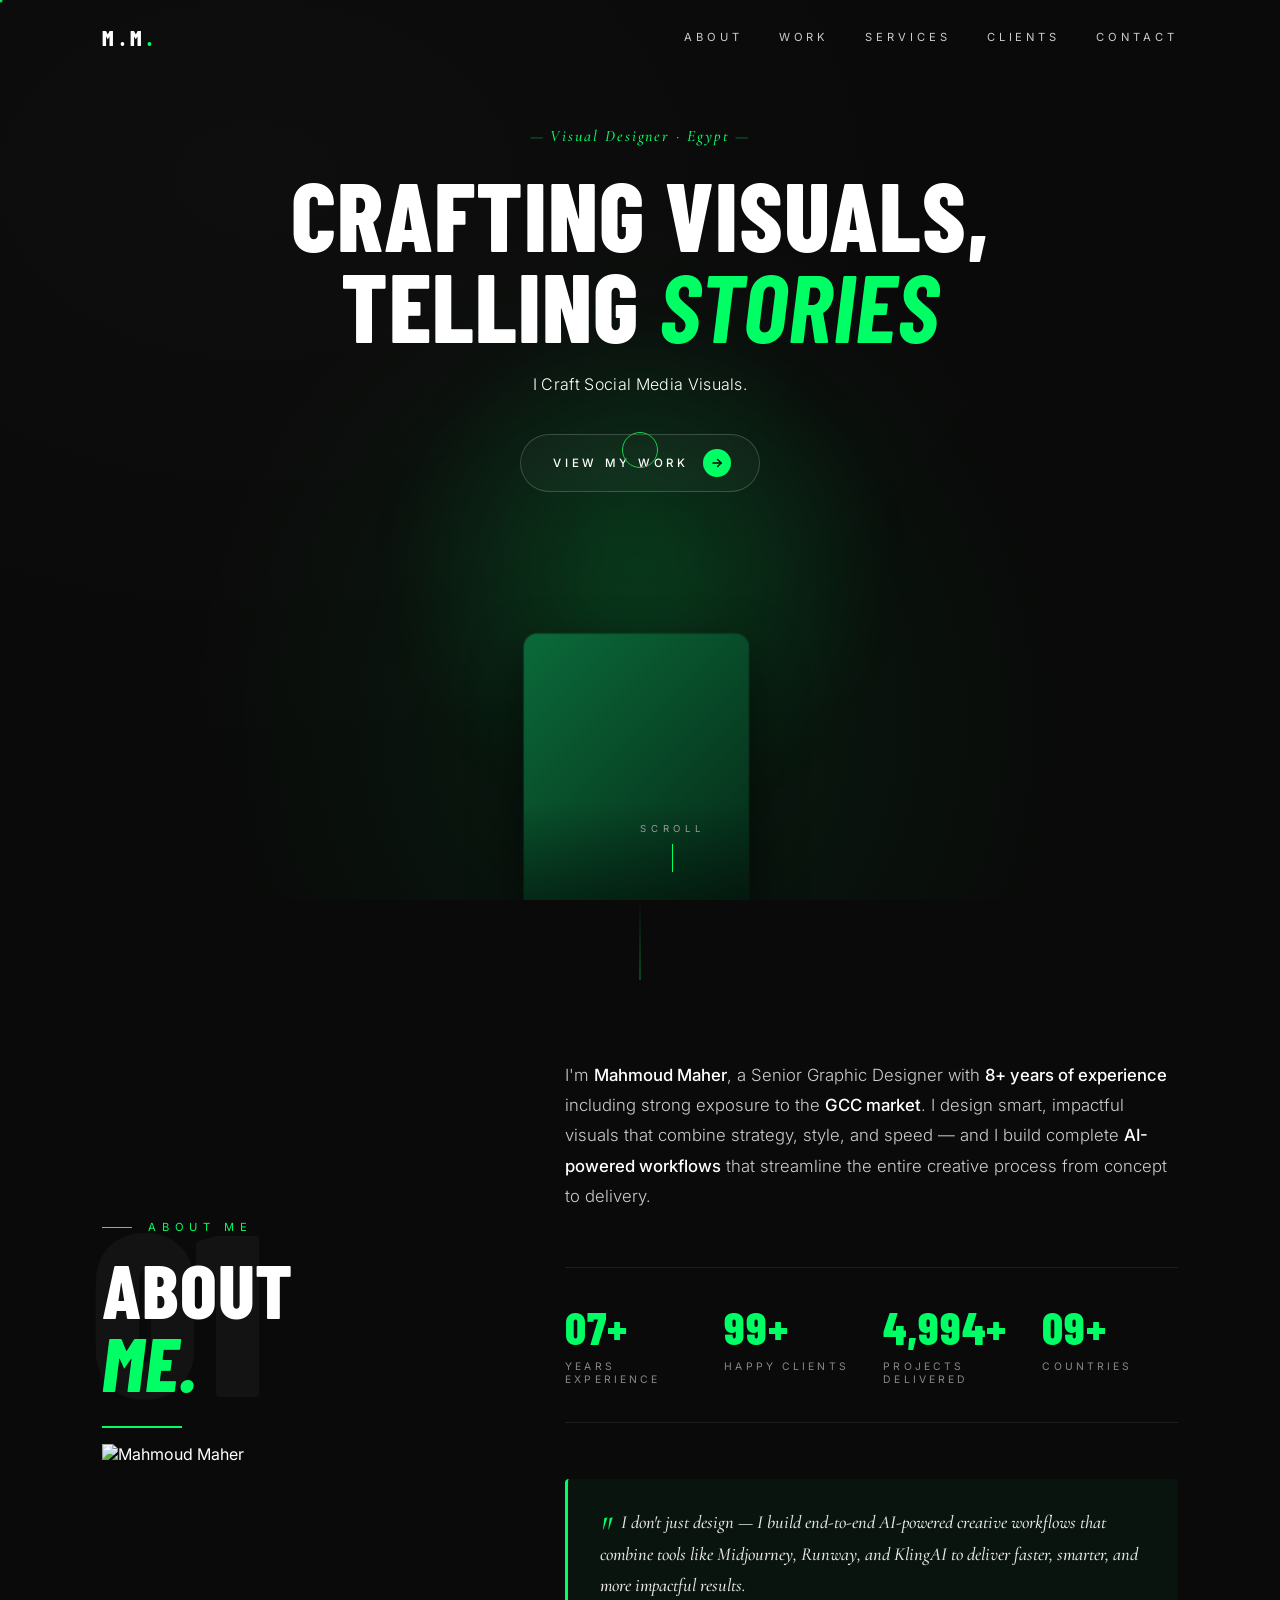
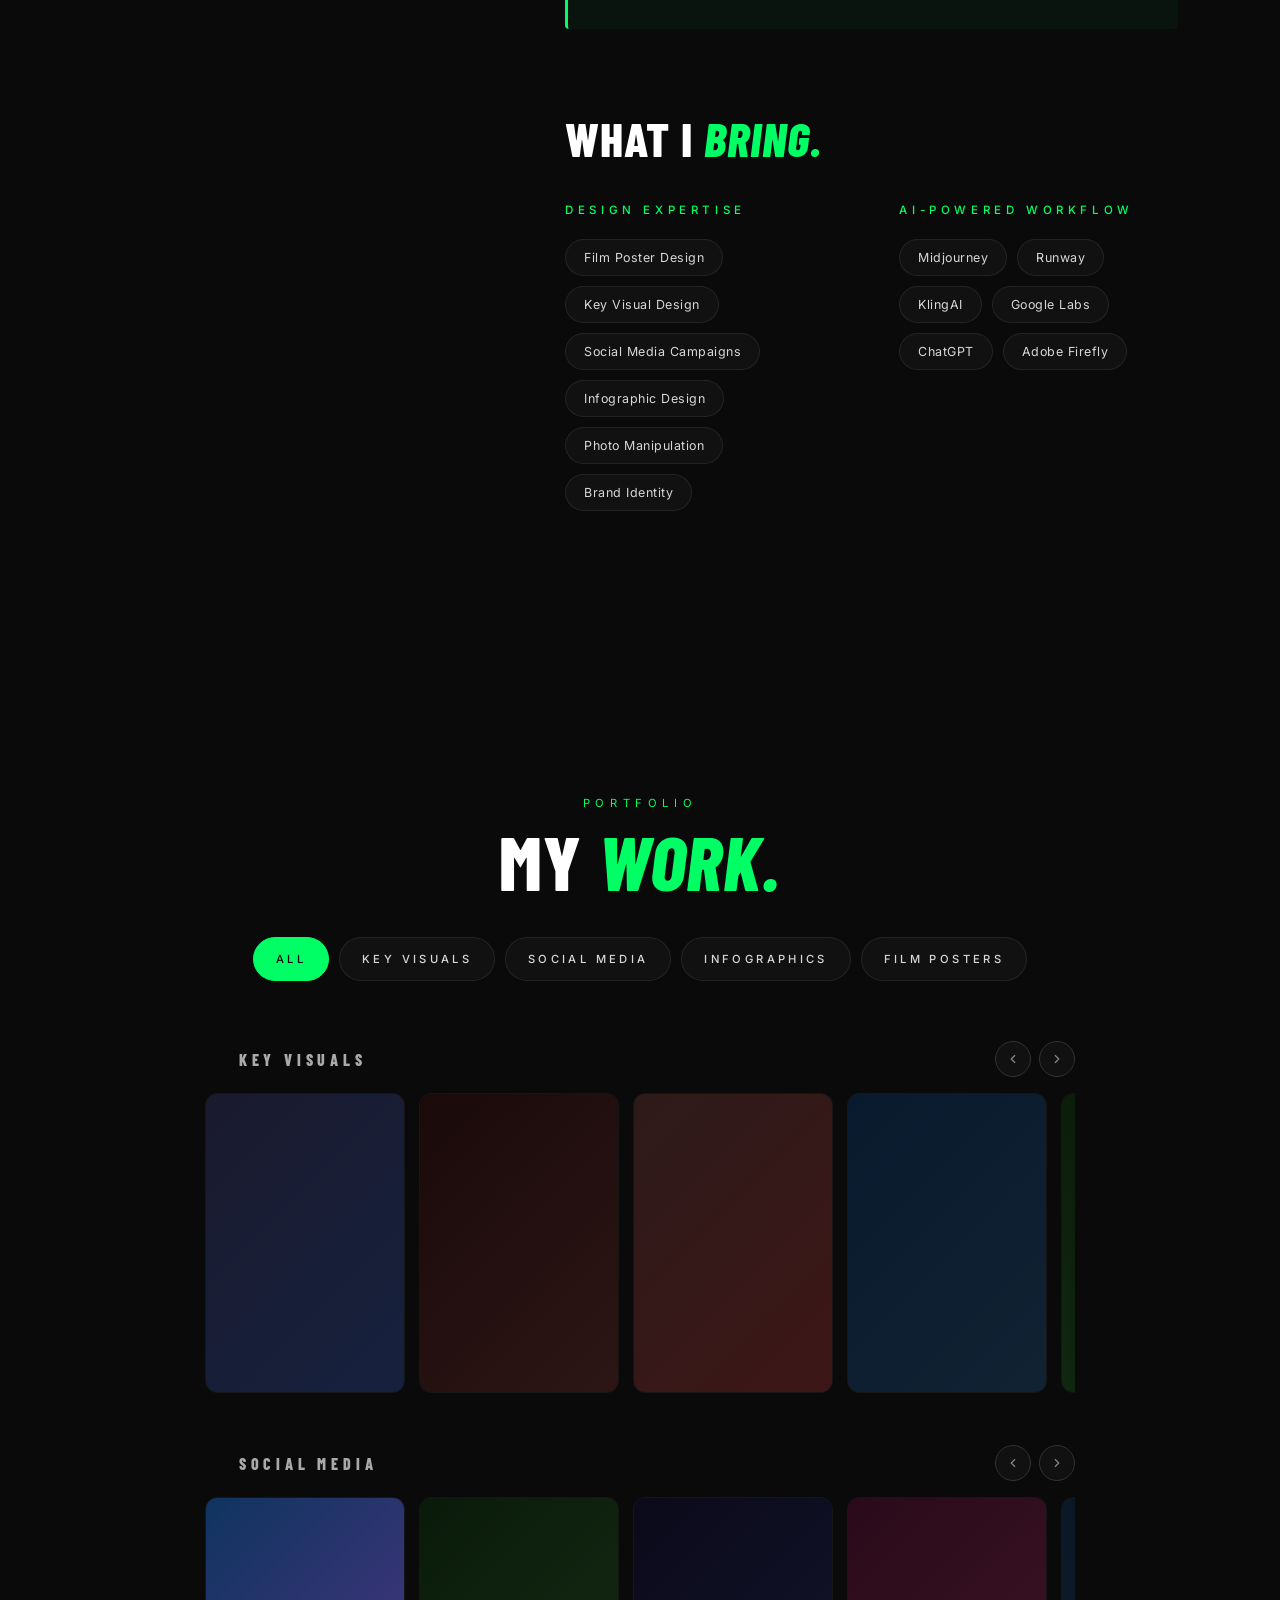
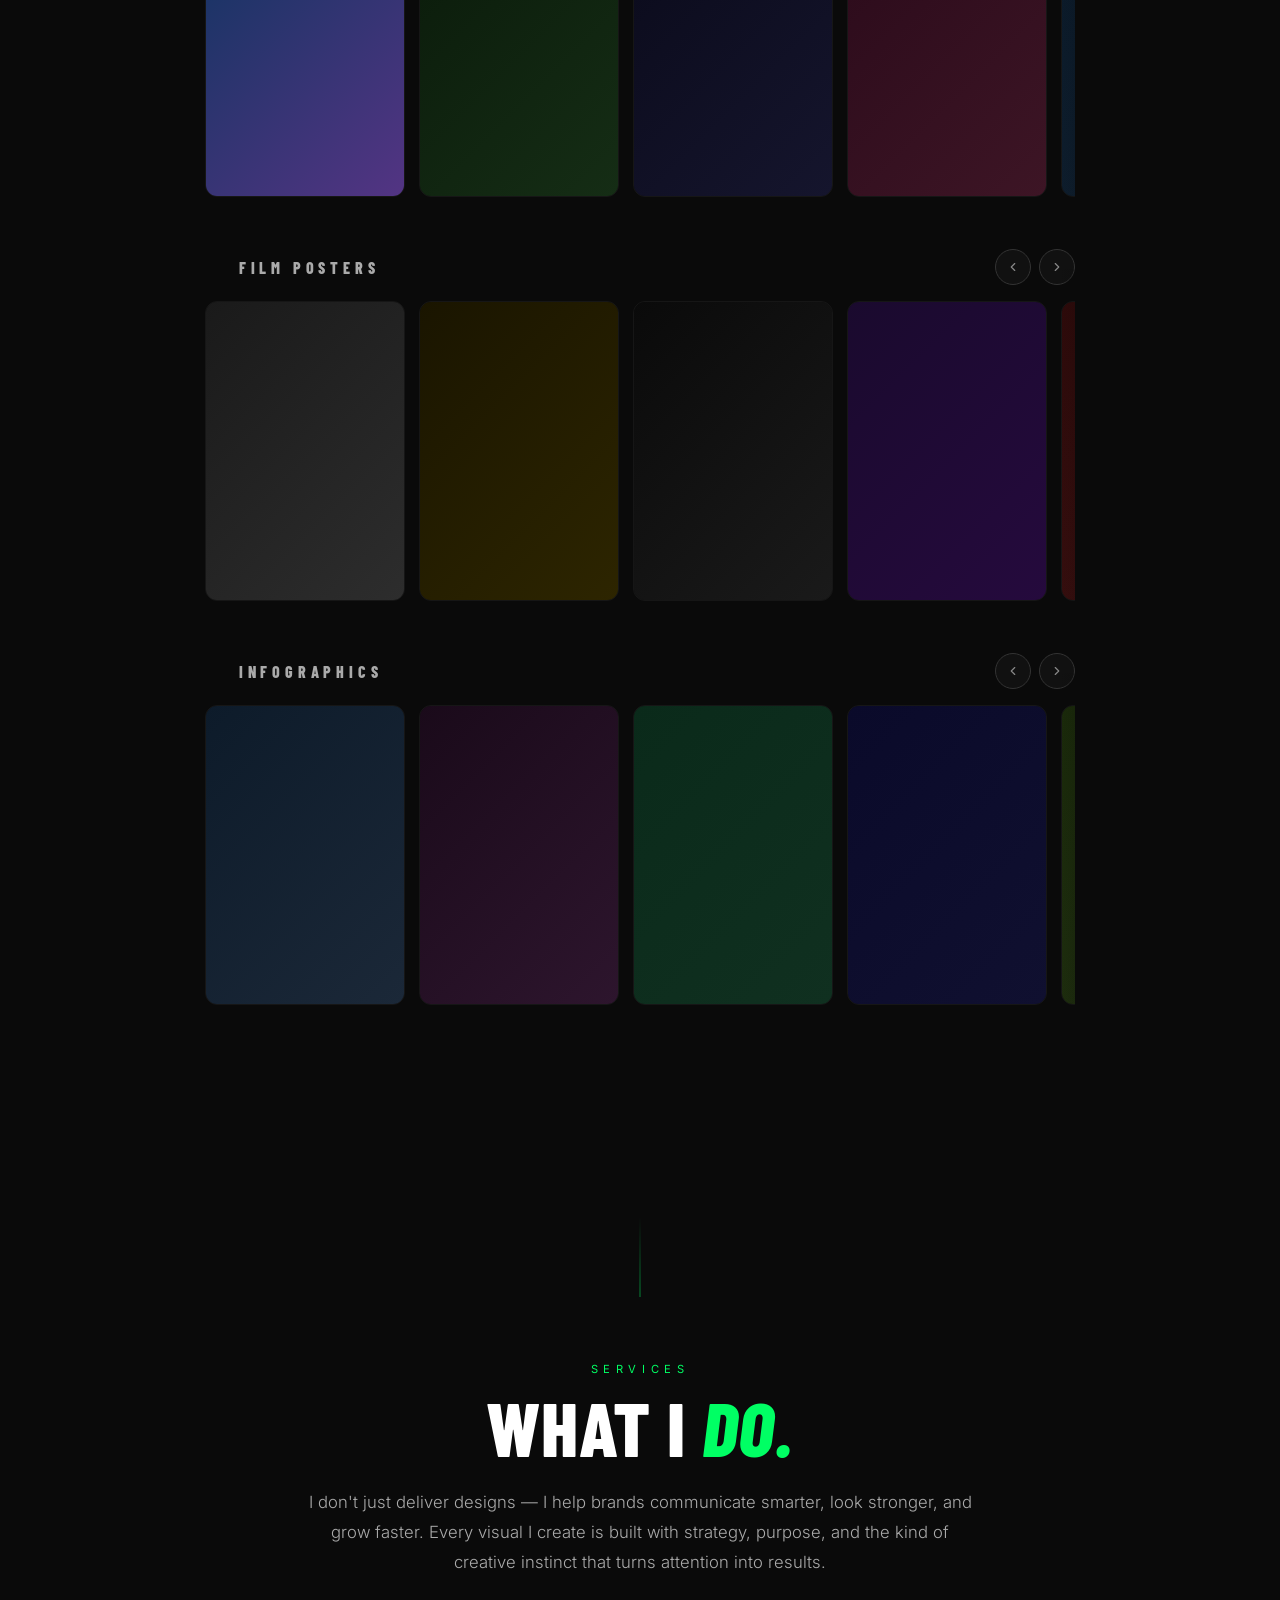
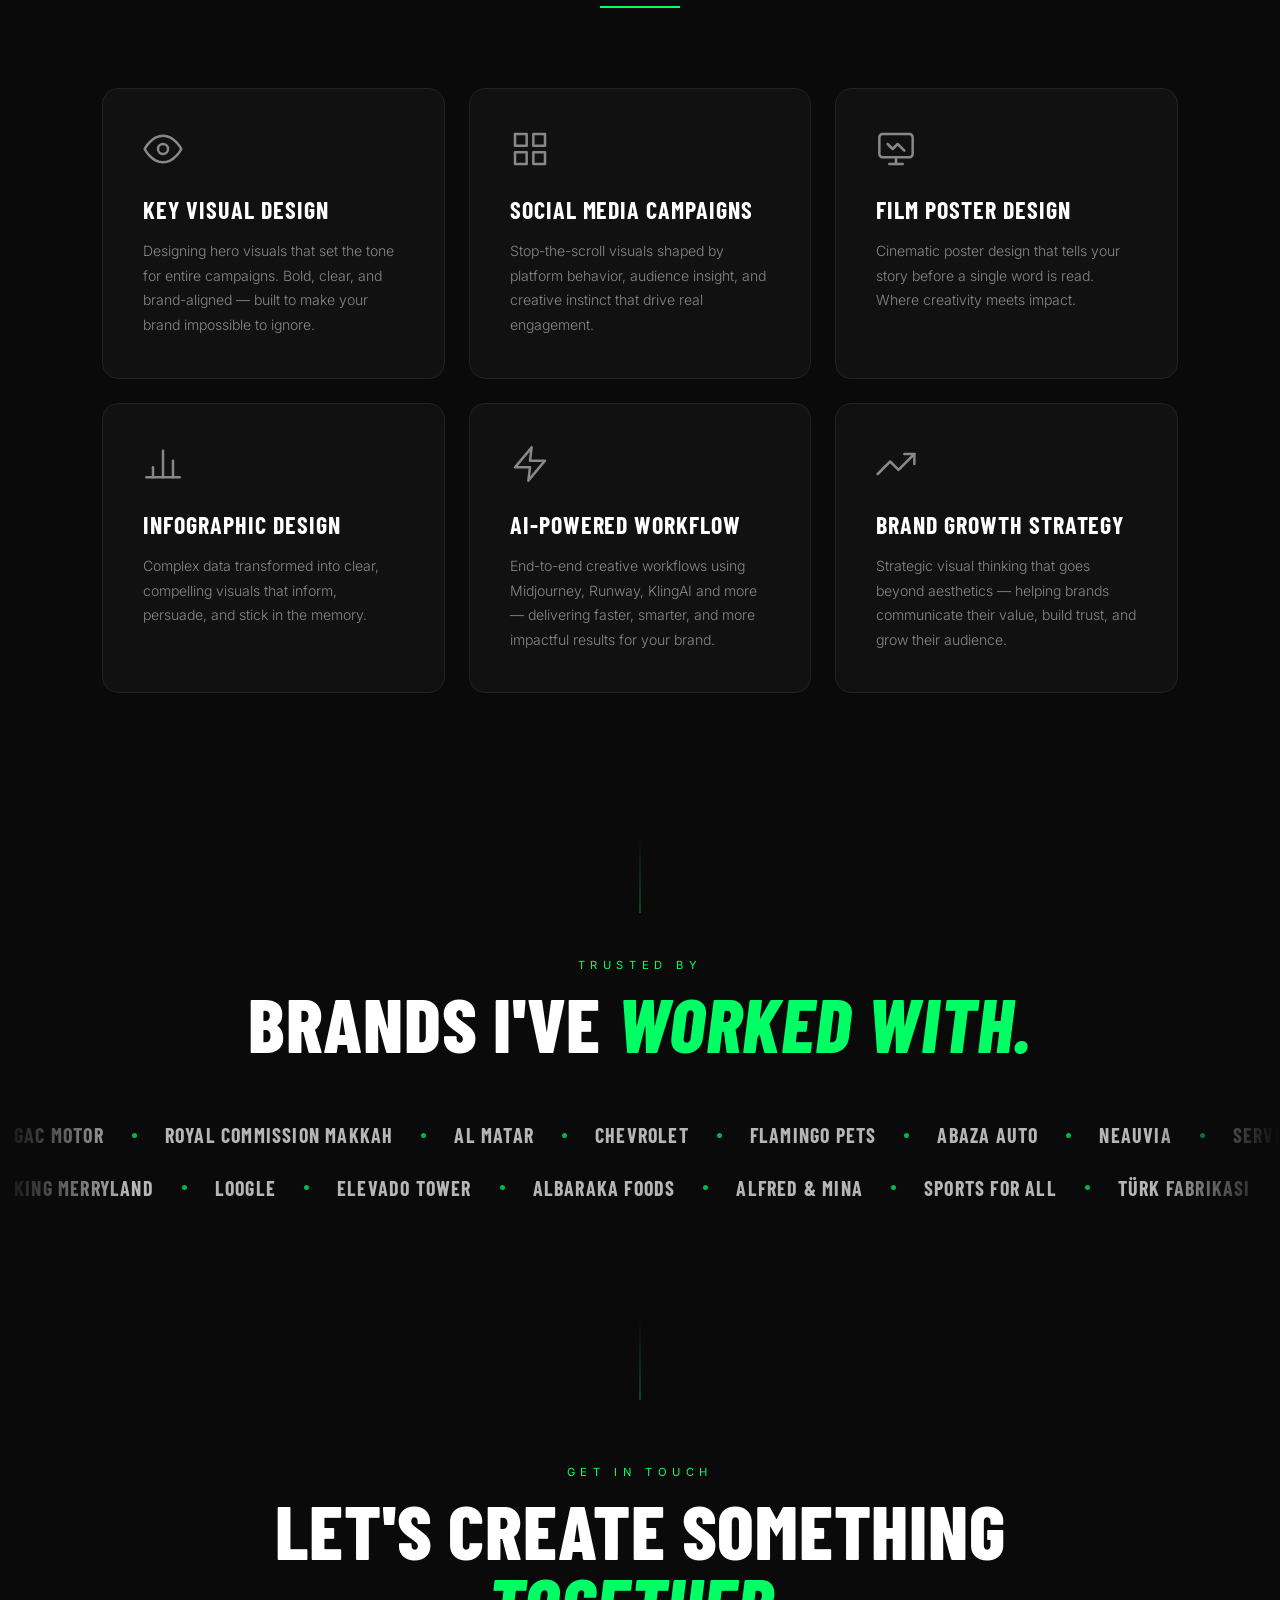
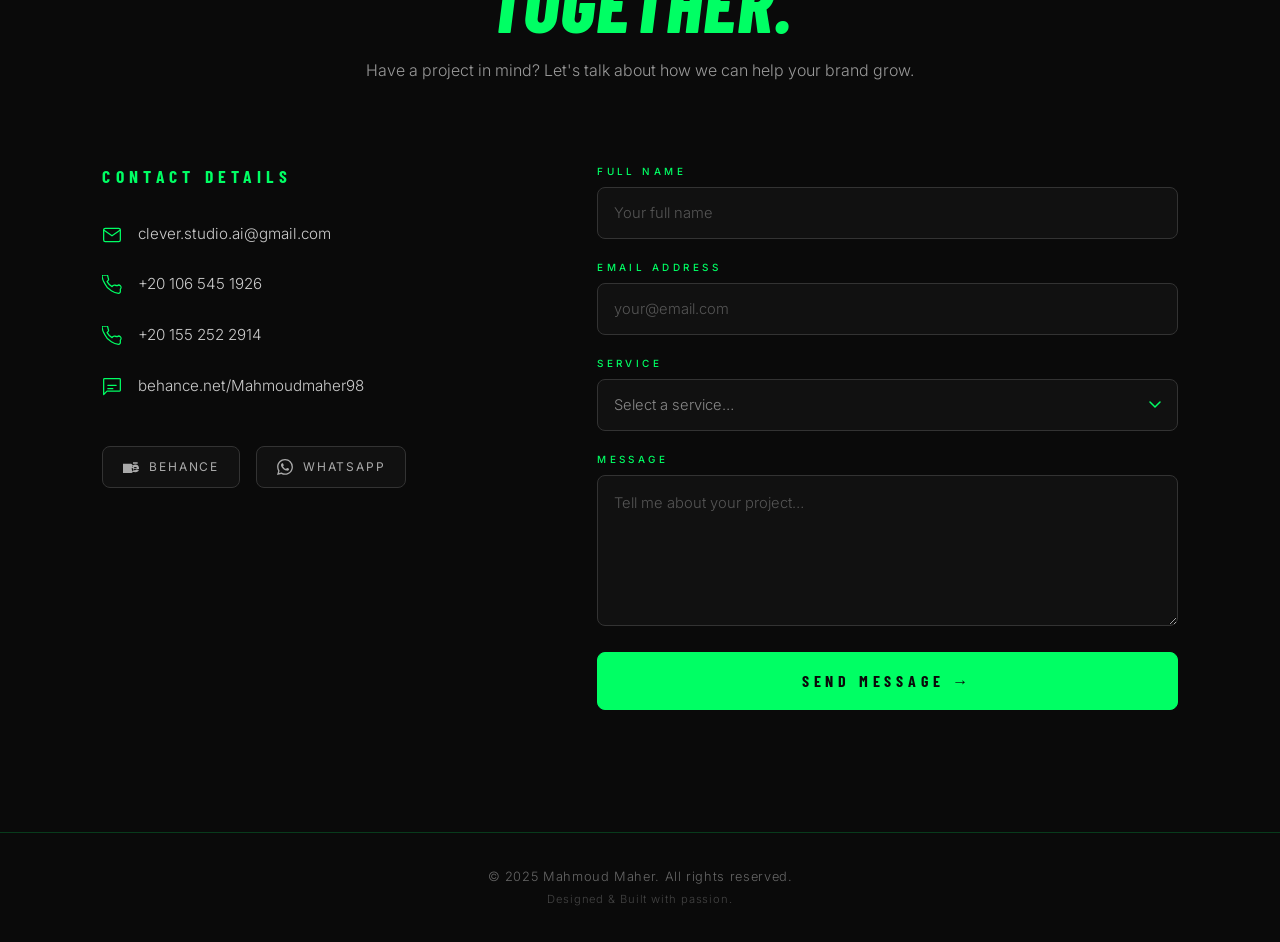
==== commit d73b320a: "Fix portrait spacing; replace masonry grid with Netflix horizontal carousel (4 rows, drag+arrows, ne" ====
--- a/index.html
+++ b/index.html
@@ -151,7 +151,7 @@
       <button class="filter-btn" data-filter="film" data-hover>Film Posters</button>
     </div>
   </div>
-  <div class="grid" id="grid"></div>
+  <div class="netflix-section" id="netflixSection"></div>
 </section>
 
 <section class="services reveal-section" id="services">
--- a/css/styles.css
+++ b/css/styles.css
@@ -367,7 +367,7 @@
     width: 100%;
     max-width: 380px;
     aspect-ratio: 3 / 4;
-    margin-top: 40px;
+    margin-top: 16px;
     background: transparent;
     border: none;
     border-radius: 0;
@@ -716,91 +716,182 @@
     color: #0A0A0A;
   }
 
-  .grid {
-    max-width: 1300px;
+  /* ===== NETFLIX CAROUSEL ===== */
+  .netflix-section {
+    max-width: 1600px;
     margin: 60px auto 0;
-    column-count: 3;
-    column-gap: 16px;
-  }
-  .work {
-    break-inside: avoid;
-    display: block;
+    padding: 0 0 20px;
+  }
+
+  .nf-row {
+    margin-bottom: 52px;
+    opacity: 0;
+    transform: translateY(30px);
+    transition: opacity 0.7s var(--ease), transform 0.7s var(--ease);
+  }
+  .reveal-section.visible .nf-row { opacity: 1; transform: translateY(0); }
+  .reveal-section.visible .nf-row:nth-child(1) { transition-delay: 0.05s; }
+  .reveal-section.visible .nf-row:nth-child(2) { transition-delay: 0.15s; }
+  .reveal-section.visible .nf-row:nth-child(3) { transition-delay: 0.25s; }
+  .reveal-section.visible .nf-row:nth-child(4) { transition-delay: 0.35s; }
+
+  .nf-row-header {
+    display: flex;
+    align-items: center;
+    justify-content: space-between;
     margin-bottom: 16px;
+    padding: 0 8vw;
+  }
+  .nf-row-title {
+    font-family: 'Barlow Condensed', sans-serif;
+    font-weight: 800;
+    font-size: 1rem;
+    letter-spacing: 0.3em;
+    color: #aaa;
+    text-transform: uppercase;
+    transition: color 0.3s var(--ease);
+    display: flex;
+    align-items: center;
+    gap: 14px;
+  }
+  .nf-row-title::before {
+    content: '';
+    display: inline-block;
+    width: 20px; height: 2px;
+    background: var(--green);
+    opacity: 0;
+    transition: opacity 0.3s var(--ease), width 0.3s var(--ease);
+  }
+  .nf-row.highlighted .nf-row-title { color: var(--green); }
+  .nf-row.highlighted .nf-row-title::before { opacity: 1; }
+
+  .nf-arrows {
+    display: flex;
+    gap: 8px;
+  }
+  .nf-arrow {
+    width: 36px; height: 36px;
+    border-radius: 50%;
+    border: 1px solid #333;
+    background: #111;
+    color: #888;
+    display: flex;
+    align-items: center;
+    justify-content: center;
+    cursor: none;
+    transition: border-color 0.3s var(--ease), color 0.3s var(--ease), background 0.3s var(--ease);
+    flex-shrink: 0;
+  }
+  .nf-arrow:hover { border-color: var(--green); color: var(--green); background: rgba(0,255,100,0.06); }
+  .nf-arrow svg { width: 14px; height: 14px; pointer-events: none; }
+
+  .nf-track-wrap {
+    overflow-x: clip;
+    position: relative;
+    padding: 32px 8vw;
+    margin: -32px 0;
+  }
+  .nf-track-wrap::after {
+    content: '';
+    position: absolute;
+    top: 0; right: 0; bottom: 0;
+    width: 120px;
+    background: linear-gradient(to right, transparent, var(--bg));
+    pointer-events: none;
+    z-index: 2;
+  }
+
+  .nf-track {
+    display: flex;
+    gap: 14px;
+    overflow-x: auto;
+    scrollbar-width: none;
+    scroll-behavior: smooth;
+    scroll-snap-type: x mandatory;
+  }
+  .nf-track::-webkit-scrollbar { display: none; }
+
+  /* neighbor shrink via :has() */
+  .nf-track:has(.nf-card:hover) .nf-card:not(:hover) {
+    transform: scale(0.93);
+    opacity: 0.65;
+  }
+
+  .nf-card {
+    flex: 0 0 200px;
+    height: 300px;
     border-radius: 12px;
     overflow: hidden;
     position: relative;
     cursor: none;
-    border: 1px solid rgba(255,255,255,0.04);
-    transition: transform 0.3s cubic-bezier(0.7,0,0.3,1), border-color 0.3s cubic-bezier(0.7,0,0.3,1), box-shadow 0.3s cubic-bezier(0.7,0,0.3,1), opacity 0.4s var(--ease);
-    opacity: 0;
-    transform: translateY(40px);
-  }
-  .reveal-section.visible .work {
-    opacity: 1;
-    transform: translateY(0);
-    transition-delay: calc(var(--i, 0) * 0.06s);
-  }
-  .work .thumb {
-    width: 100%;
-    display: block;
-    aspect-ratio: var(--ratio, 3/4);
+    scroll-snap-align: start;
+    border: 1px solid rgba(255,255,255,0.05);
+    transition:
+      transform    400ms cubic-bezier(0.25, 0.46, 0.45, 0.94),
+      box-shadow   400ms cubic-bezier(0.25, 0.46, 0.45, 0.94),
+      border-color 400ms cubic-bezier(0.25, 0.46, 0.45, 0.94),
+      opacity      400ms cubic-bezier(0.25, 0.46, 0.45, 0.94);
+    transform-origin: center bottom;
+  }
+  .nf-card:hover {
+    transform: scale(1.15) translateZ(0);
+    border-color: var(--green);
+    box-shadow:
+      0 24px 64px rgba(0,0,0,0.9),
+      0 0 0 1px rgba(0,255,100,0.5),
+      0 0 50px rgba(0,255,100,0.3);
+    z-index: 10;
+  }
+
+  .nf-thumb {
+    position: absolute; inset: 0;
     background: var(--grad, #222);
   }
-  .work .label {
-    position: absolute;
-    inset: 0;
-    background: rgba(0,0,0,0.6);
+  .nf-overlay {
+    position: absolute; inset: 0;
+    background: linear-gradient(to top, rgba(0,0,0,0.85) 0%, transparent 55%);
     display: flex;
     flex-direction: column;
     justify-content: flex-end;
-    padding: 22px;
+    padding: 18px;
     opacity: 0;
-    transform: translateY(40%);
-    transition: opacity 0.3s cubic-bezier(0.7,0,0.3,1), transform 0.3s cubic-bezier(0.7,0,0.3,1);
-  }
-  .work .label .view {
-    font-family: 'Inter', sans-serif;
+    transform: translateY(30%);
+    transition:
+      opacity      400ms cubic-bezier(0.25, 0.46, 0.45, 0.94),
+      transform    400ms cubic-bezier(0.25, 0.46, 0.45, 0.94);
+  }
+  .nf-card:hover .nf-overlay { opacity: 1; transform: translateY(0); }
+
+  .nf-cat {
+    font-family: 'Inter', sans-serif;
+    font-size: 0.55rem;
     font-weight: 500;
-    font-size: 0.65rem;
     letter-spacing: 0.4em;
     color: var(--green);
     text-transform: uppercase;
-    margin-top: 12px;
+    margin-bottom: 5px;
+  }
+  .nf-name {
+    font-family: 'Barlow Condensed', sans-serif;
+    font-weight: 700;
+    font-size: 1.1rem;
+    color: #fff;
+    text-transform: uppercase;
+    letter-spacing: 0.05em;
+    margin-bottom: 10px;
+  }
+  .nf-view {
+    font-family: 'Inter', sans-serif;
+    font-size: 0.6rem;
+    font-weight: 500;
+    letter-spacing: 0.35em;
+    color: var(--green);
+    text-transform: uppercase;
     display: inline-flex;
     align-items: center;
-    gap: 8px;
-  }
-  .work .label .view::after {
-    content: '→';
-    font-size: 0.9rem;
-    letter-spacing: 0;
-  }
-  .work .label .cat {
-    font-family: 'Inter', sans-serif;
-    font-weight: 500;
-    font-size: 0.6rem;
-    letter-spacing: 0.4em;
-    color: var(--green);
-    text-transform: uppercase;
-    margin-bottom: 6px;
-  }
-  .work .label .name {
-    font-family: 'Barlow Condensed', sans-serif;
-    font-weight: 700;
-    font-size: 1.4rem;
-    color: var(--white);
-    letter-spacing: 0.04em;
-    text-transform: uppercase;
-  }
-  .work:hover {
-    transform: scale(1.04);
-    border-color: var(--green);
-    box-shadow: 0 20px 50px rgba(0,0,0,0.6), 0 0 30px rgba(0,255,100,0.2);
-    z-index: 2;
-  }
-  .work:hover .label { opacity: 1; transform: translateY(0); }
-  .work.hidden { display: none; }
-  .work.filter-out { opacity: 0; transform: translateY(20px) scale(0.96); }
+    gap: 6px;
+  }
+  .nf-view::after { content: '→'; letter-spacing: 0; font-size: 0.8rem; }
 
   /* Lightbox */
   .lightbox {
@@ -1086,7 +1177,7 @@
 
   /* ============= RESPONSIVE ============= */
   @media (max-width: 1100px) {
-    .grid { column-count: 2; }
+    .nf-card { flex: 0 0 170px; height: 255px; }
   }
 
   @media (max-width: 900px) {
@@ -1151,8 +1242,9 @@
     .services-subtitle { font-size: 0.95rem; }
     .nav { padding: 16px; }
     .nav.scrolled { padding: 12px 16px; }
-    .grid { column-count: 1; column-gap: 0; }
-    .work { margin-bottom: 16px; }
+    .nf-card { flex: 0 0 150px; height: 225px; }
+    .nf-track-wrap { padding: 24px 16px; }
+    .nf-row-header { padding: 0 16px; }
     .stats { padding: 24px 0; gap: 24px 16px; }
     .stat .num { font-size: 2.2rem; }
     .stat .lbl { font-size: 0.58rem; letter-spacing: 0.25em; }
@@ -1178,7 +1270,7 @@
   @media (max-width: 768px) {
     body { cursor: auto; }
     .cursor-dot, .cursor-circle { display: none; }
-    a, button, .work, .filter-btn, .tag { cursor: pointer; }
+    a, button, .nf-card, .nf-arrow, .filter-btn, .tag { cursor: pointer; }
   }
 
   /* ============= CONTACT SECTION ============= */
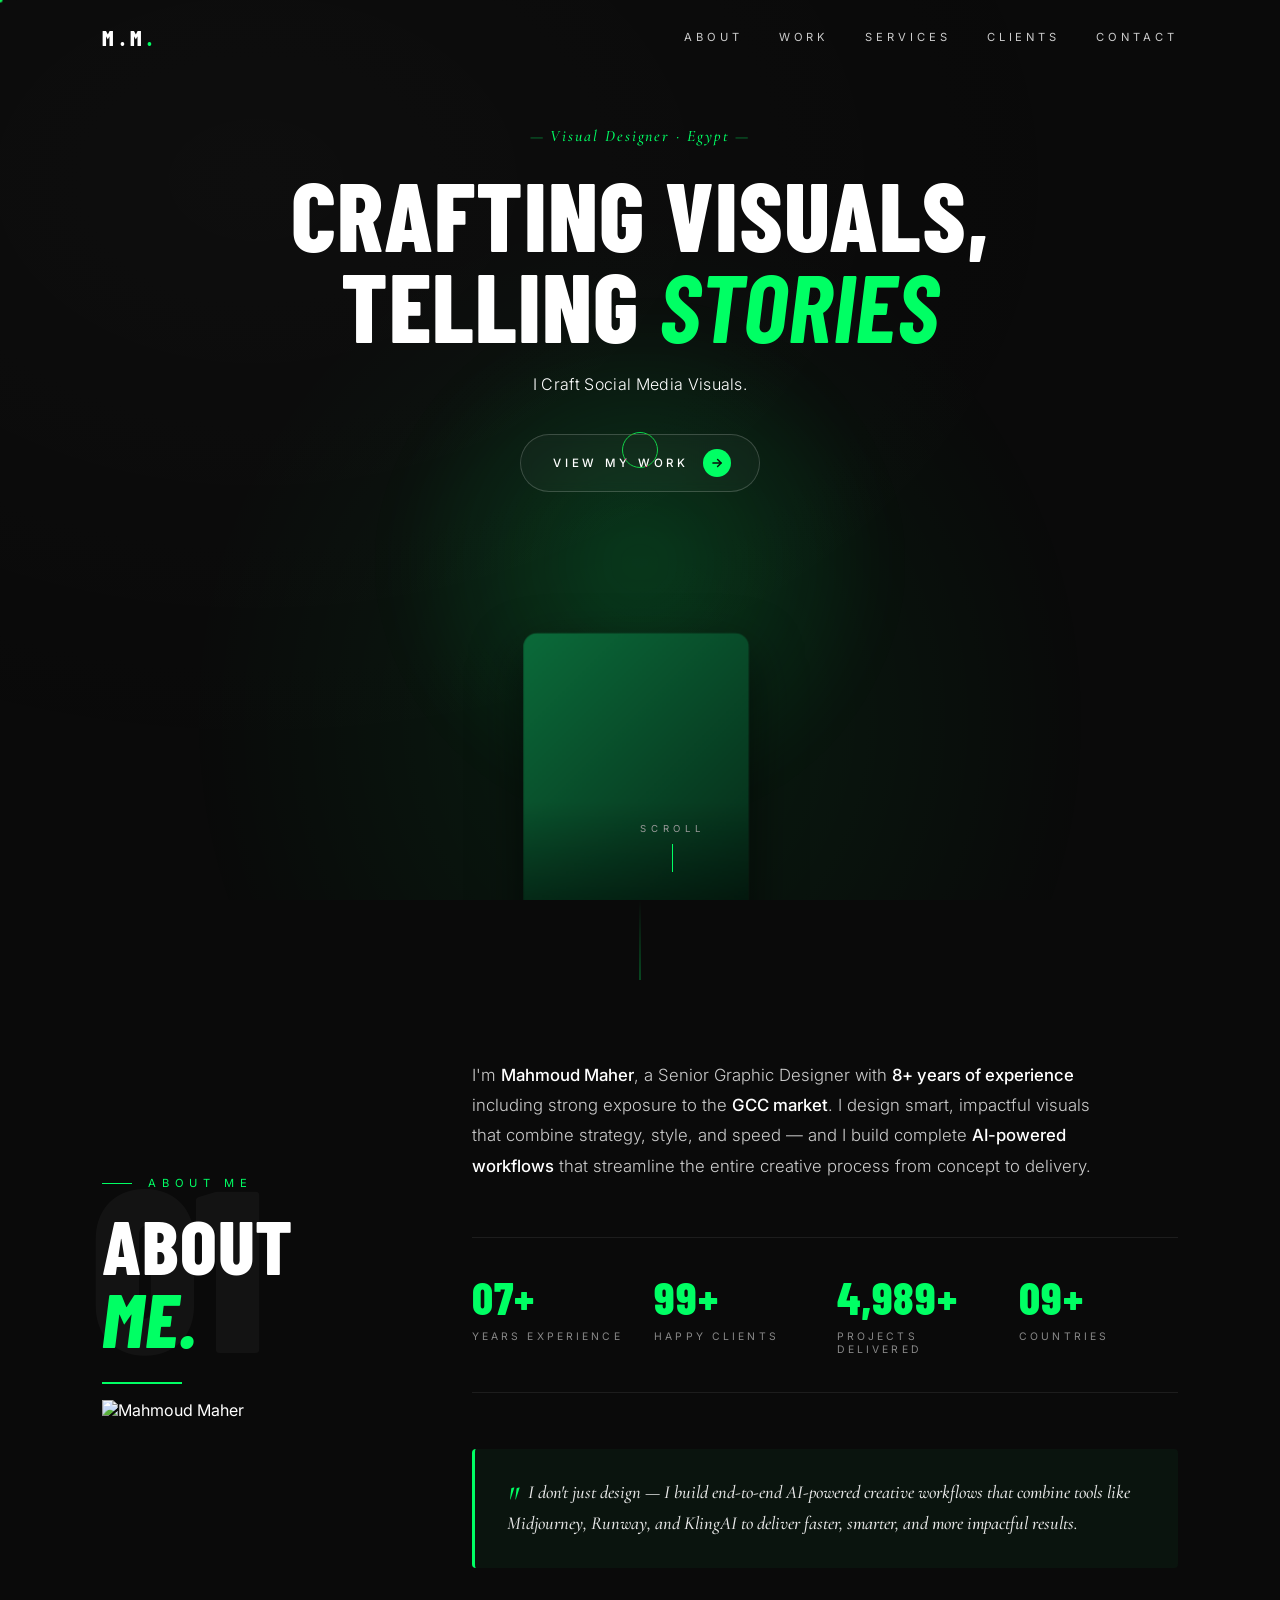
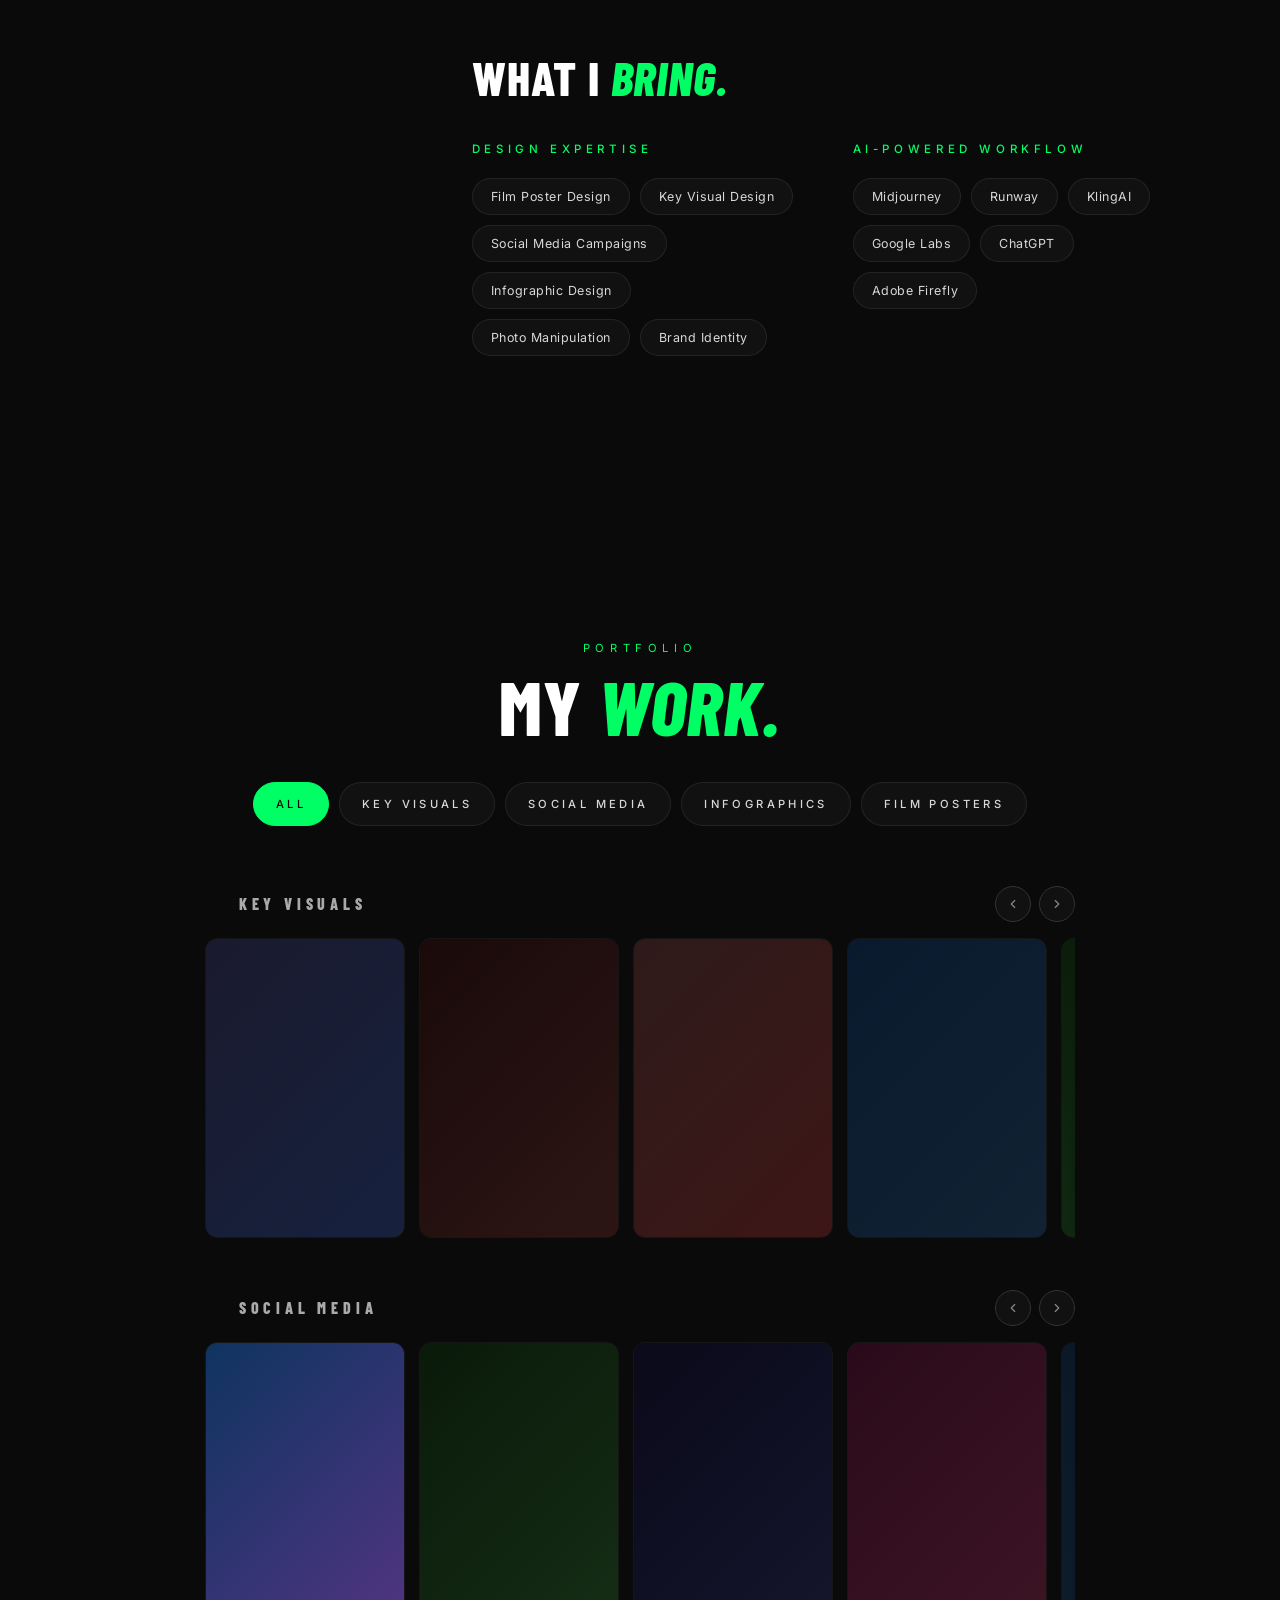
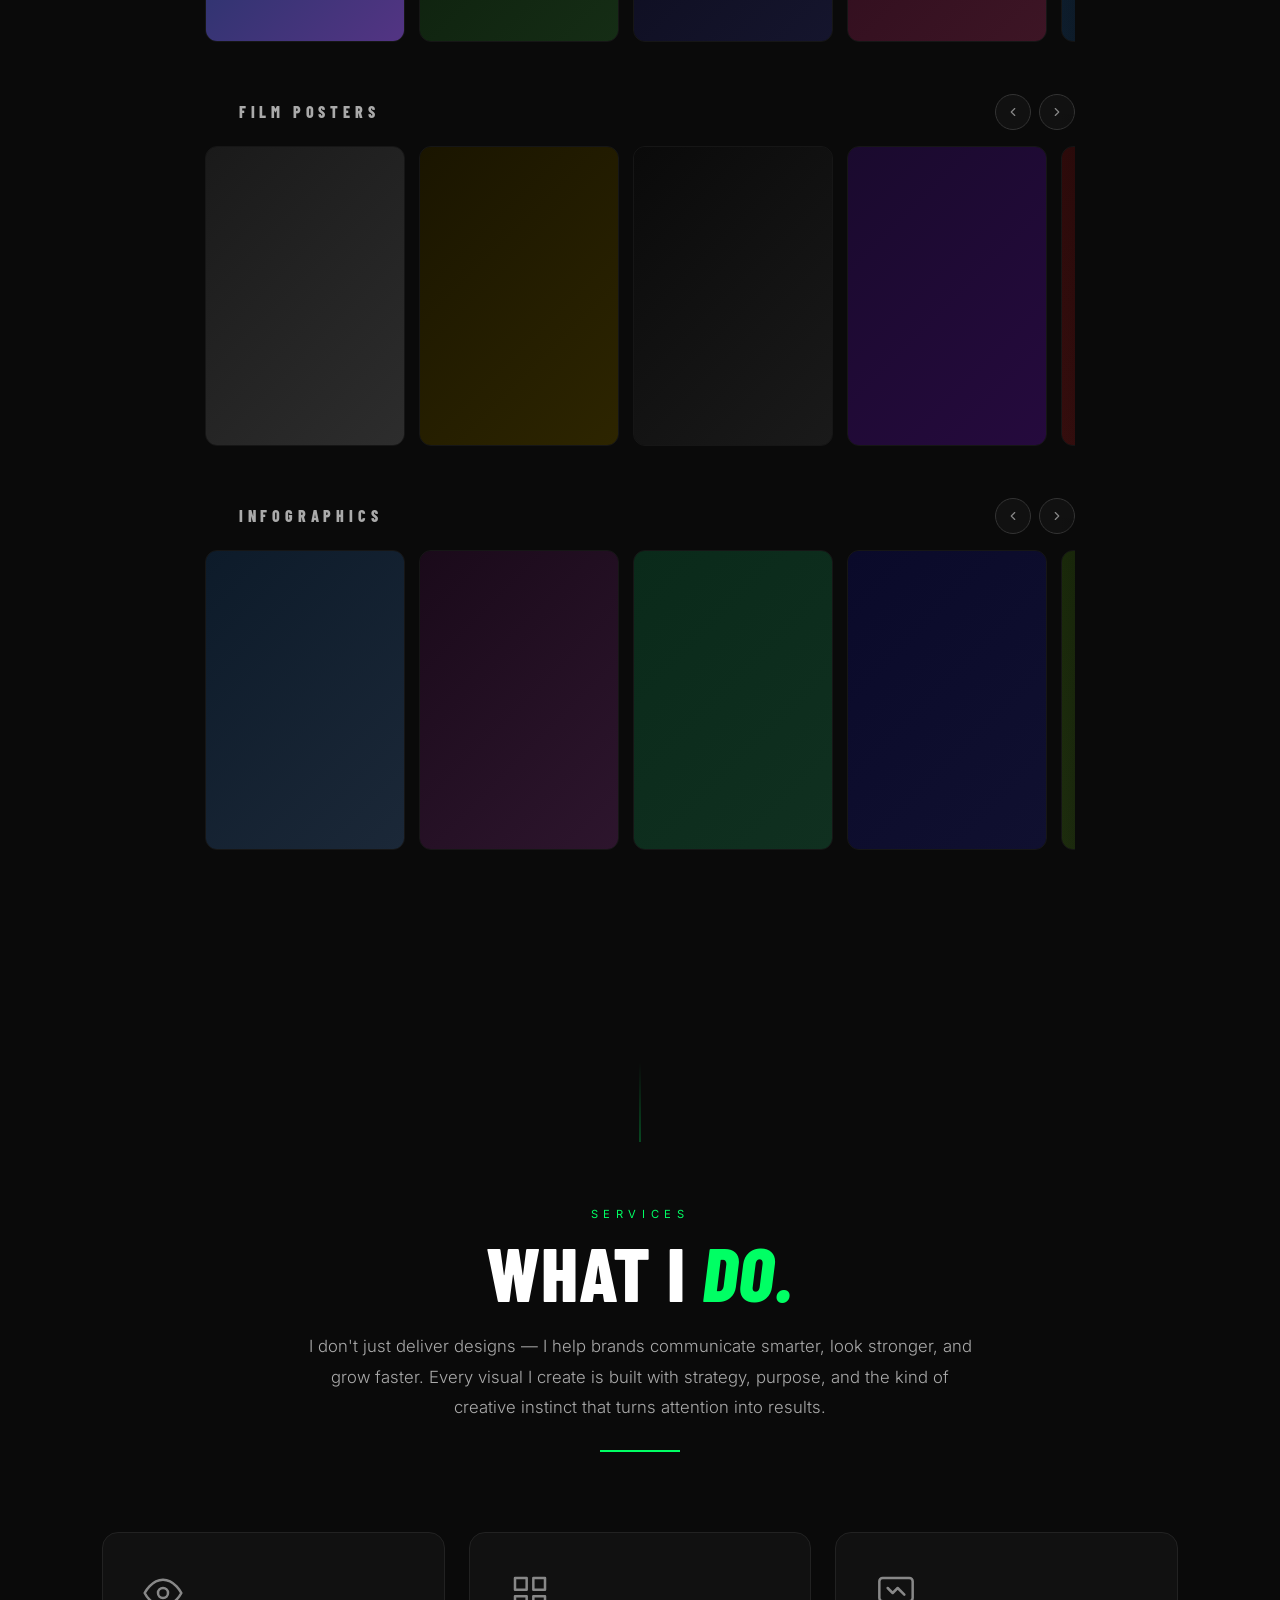
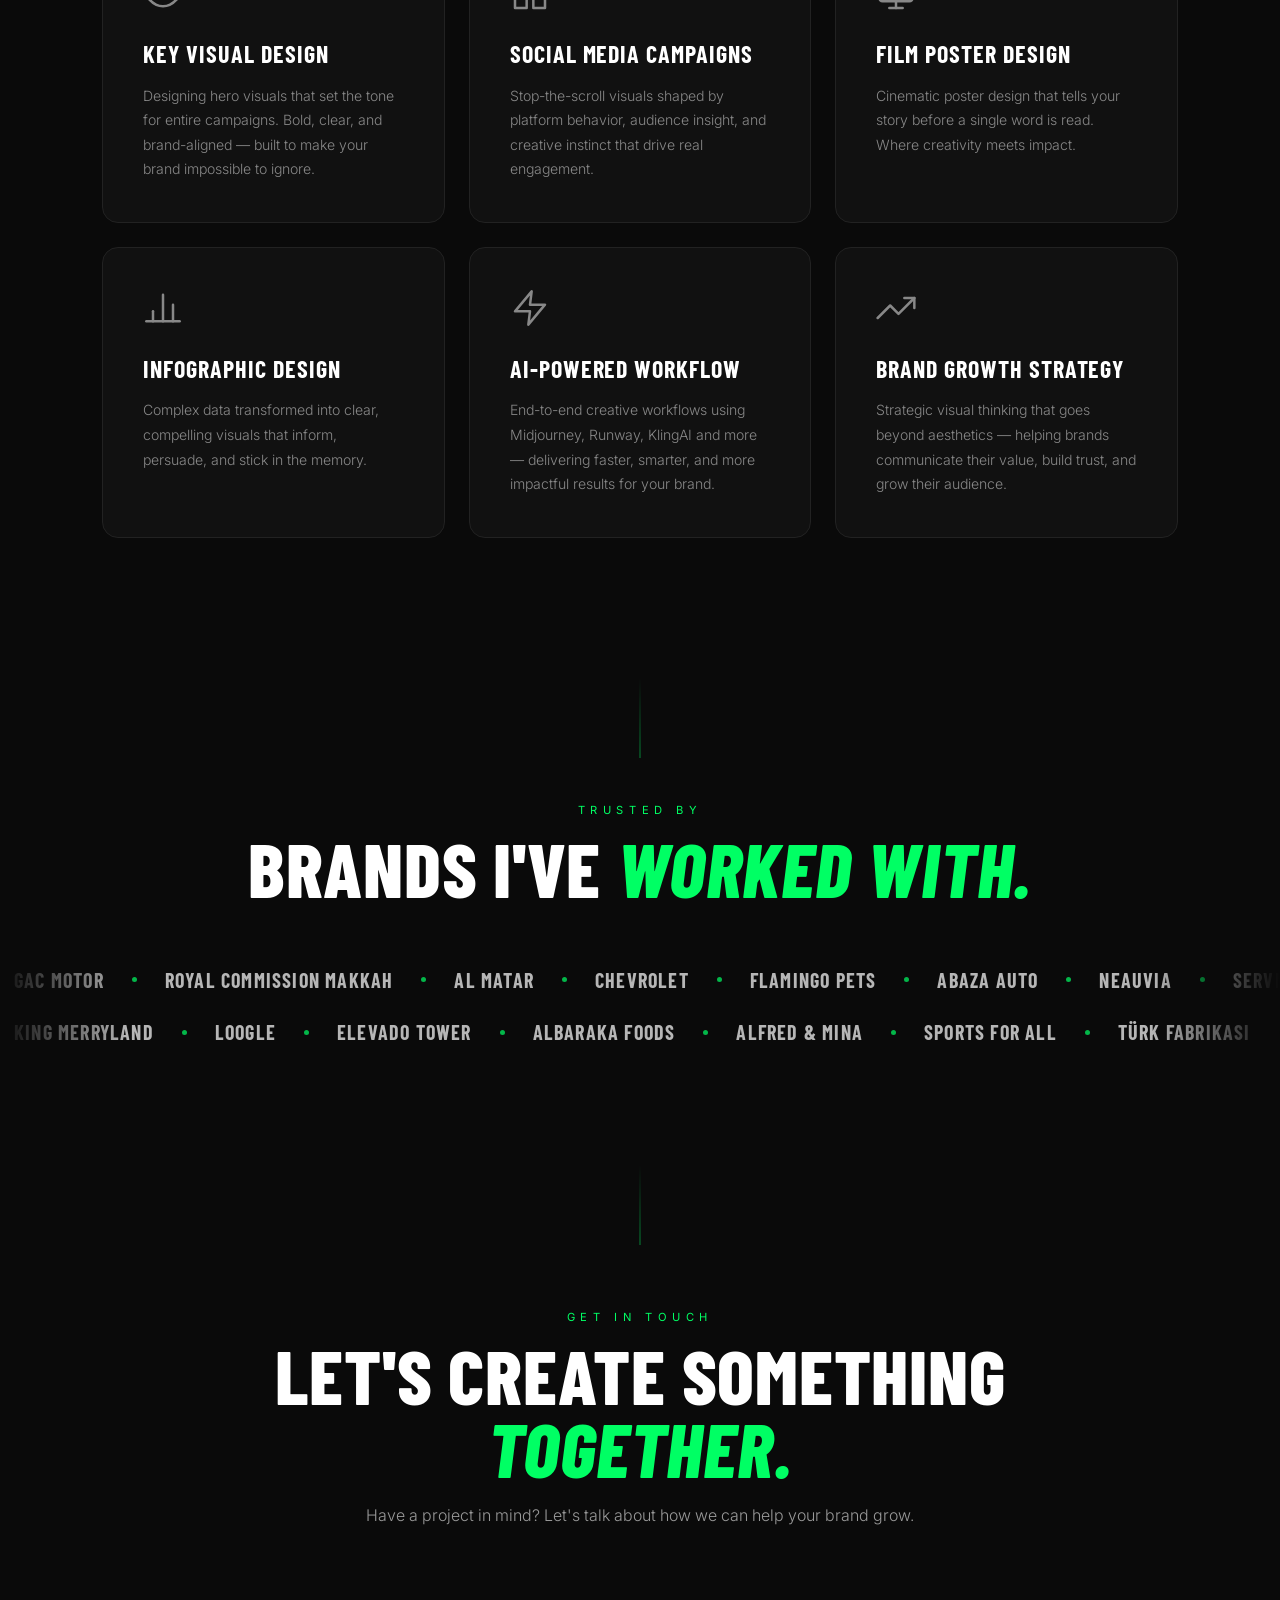
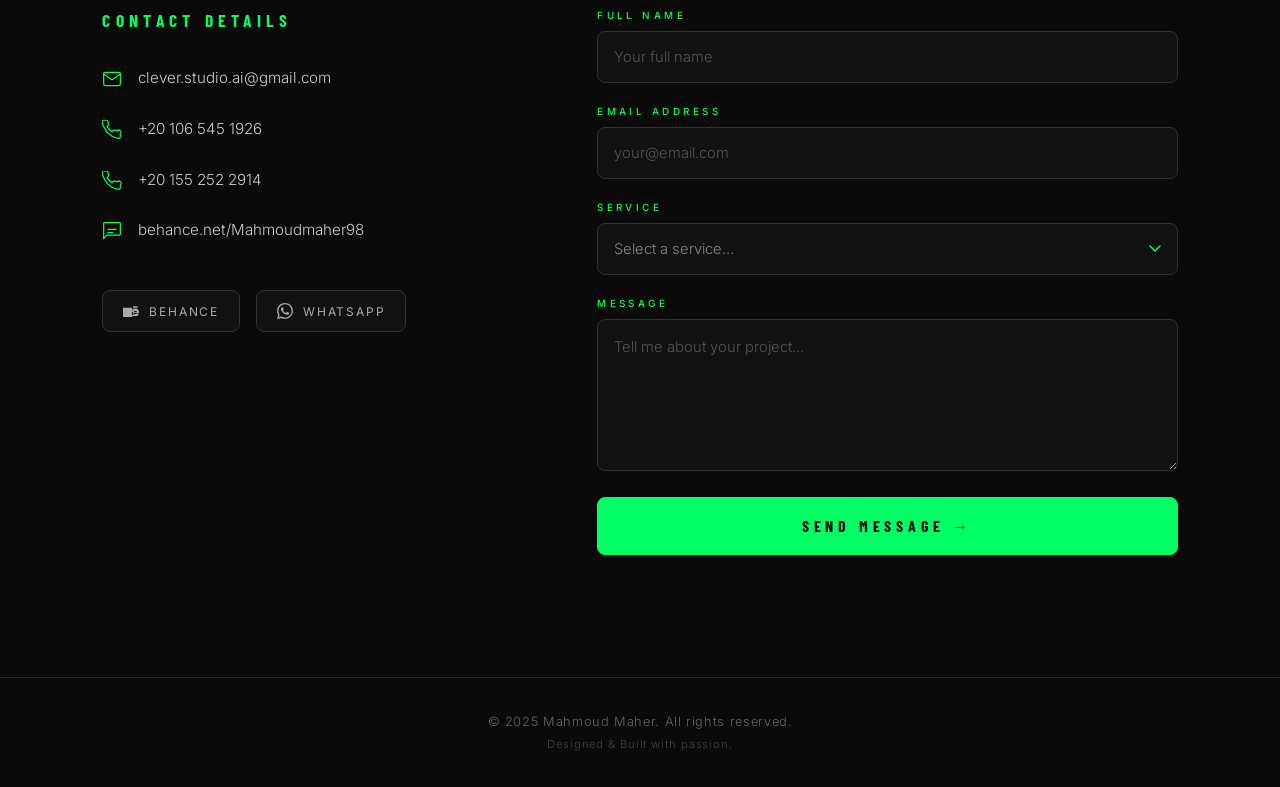
==== commit 390555bb: "Fix card hover clipping; fix about-grid gap; add projects.html, project-detail.html, projects-data.j" ====
--- a/index.html
+++ b/index.html
@@ -19,7 +19,7 @@
   <a href="#" class="brand" data-hover>M.M<span class="dot">.</span></a>
   <div class="links" id="navLinks">
     <a href="#about" data-hover>About</a>
-    <a href="#work" data-hover>Work</a>
+    <a href="projects.html" data-hover>Work</a>
     <a href="#services" data-hover>Services</a>
     <a href="#clients" data-hover>Clients</a>
     <a href="#contact" data-hover>Contact</a>
@@ -49,7 +49,7 @@
       <span class="phrase">I Craft AI-Powered Designs.</span>
       <span class="phrase">I Craft Key Visuals.</span>
     </p>
-    <a href="#work" class="cta reveal d4" data-hover>
+    <a href="projects.html" class="cta reveal d4" data-hover>
       View My Work
       <span class="arrow">
         <svg viewBox="0 0 24 24" fill="none" stroke="currentColor" stroke-width="2.5" stroke-linecap="round" stroke-linejoin="round">
--- a/css/styles.css
+++ b/css/styles.css
@@ -351,8 +351,8 @@
 
   .about-grid {
     display: grid;
-    grid-template-columns: 1fr 1.6fr;
-    gap: 80px;
+    grid-template-columns: 0.7fr 1.5fr;
+    gap: 40px;
     max-width: 1300px;
     margin: 0 auto;
     align-items: center;
@@ -820,27 +820,37 @@
   .nf-card {
     flex: 0 0 200px;
     height: 300px;
+    overflow: visible;     /* outer: allows scale to escape clip */
+    position: relative;
+    cursor: none;
+    scroll-snap-align: start;
+    transition:
+      transform    400ms cubic-bezier(0.25, 0.46, 0.45, 0.94),
+      opacity      400ms cubic-bezier(0.25, 0.46, 0.45, 0.94);
+    transform-origin: center bottom;
+    z-index: 1;
+  }
+  .nf-card:hover {
+    transform: scale(1.15) translateZ(0);
+    z-index: 10;
+  }
+
+  /* inner wrapper: clip + border + glow live here */
+  .nf-card-inner {
+    position: absolute; inset: 0;
     border-radius: 12px;
     overflow: hidden;
-    position: relative;
-    cursor: none;
-    scroll-snap-align: start;
     border: 1px solid rgba(255,255,255,0.05);
     transition:
-      transform    400ms cubic-bezier(0.25, 0.46, 0.45, 0.94),
       box-shadow   400ms cubic-bezier(0.25, 0.46, 0.45, 0.94),
-      border-color 400ms cubic-bezier(0.25, 0.46, 0.45, 0.94),
-      opacity      400ms cubic-bezier(0.25, 0.46, 0.45, 0.94);
-    transform-origin: center bottom;
-  }
-  .nf-card:hover {
-    transform: scale(1.15) translateZ(0);
+      border-color 400ms cubic-bezier(0.25, 0.46, 0.45, 0.94);
+  }
+  .nf-card:hover .nf-card-inner {
     border-color: var(--green);
     box-shadow:
       0 24px 64px rgba(0,0,0,0.9),
       0 0 0 1px rgba(0,255,100,0.5),
       0 0 50px rgba(0,255,100,0.3);
-    z-index: 10;
   }
 
   .nf-thumb {
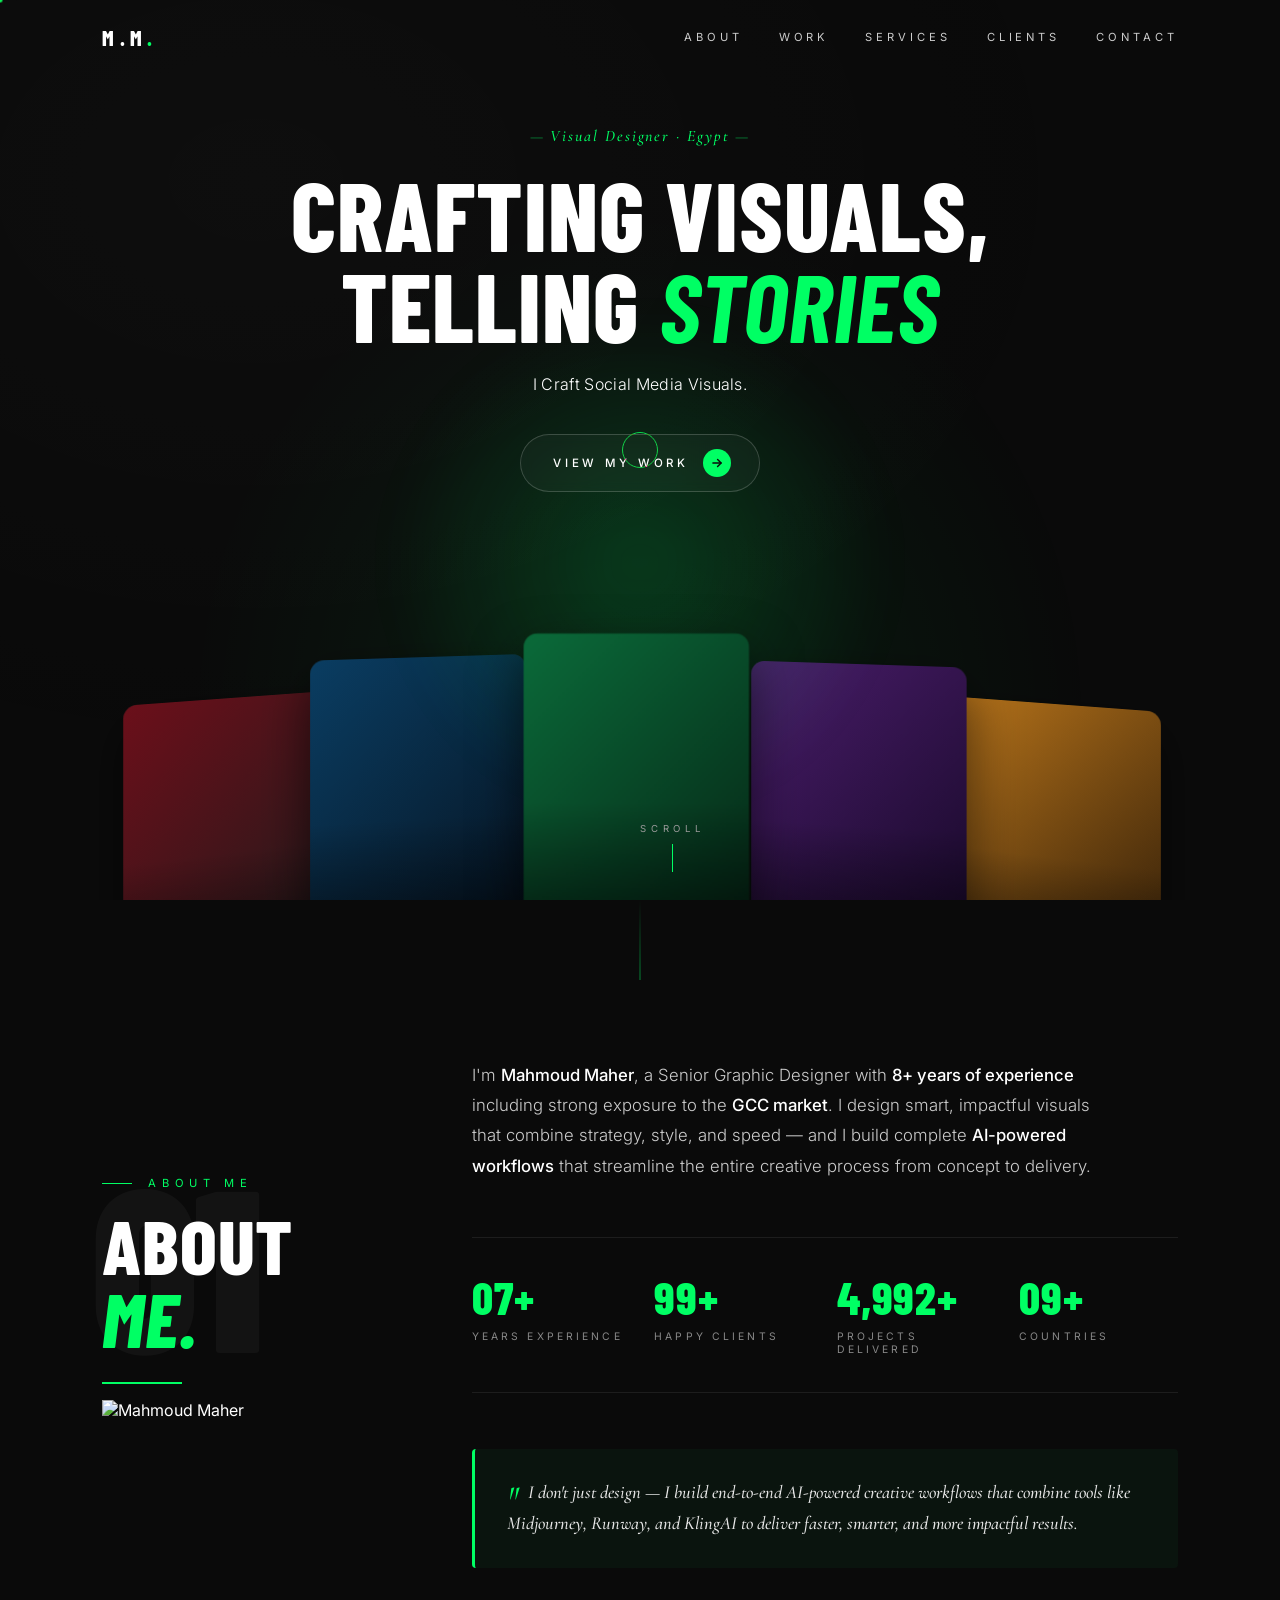
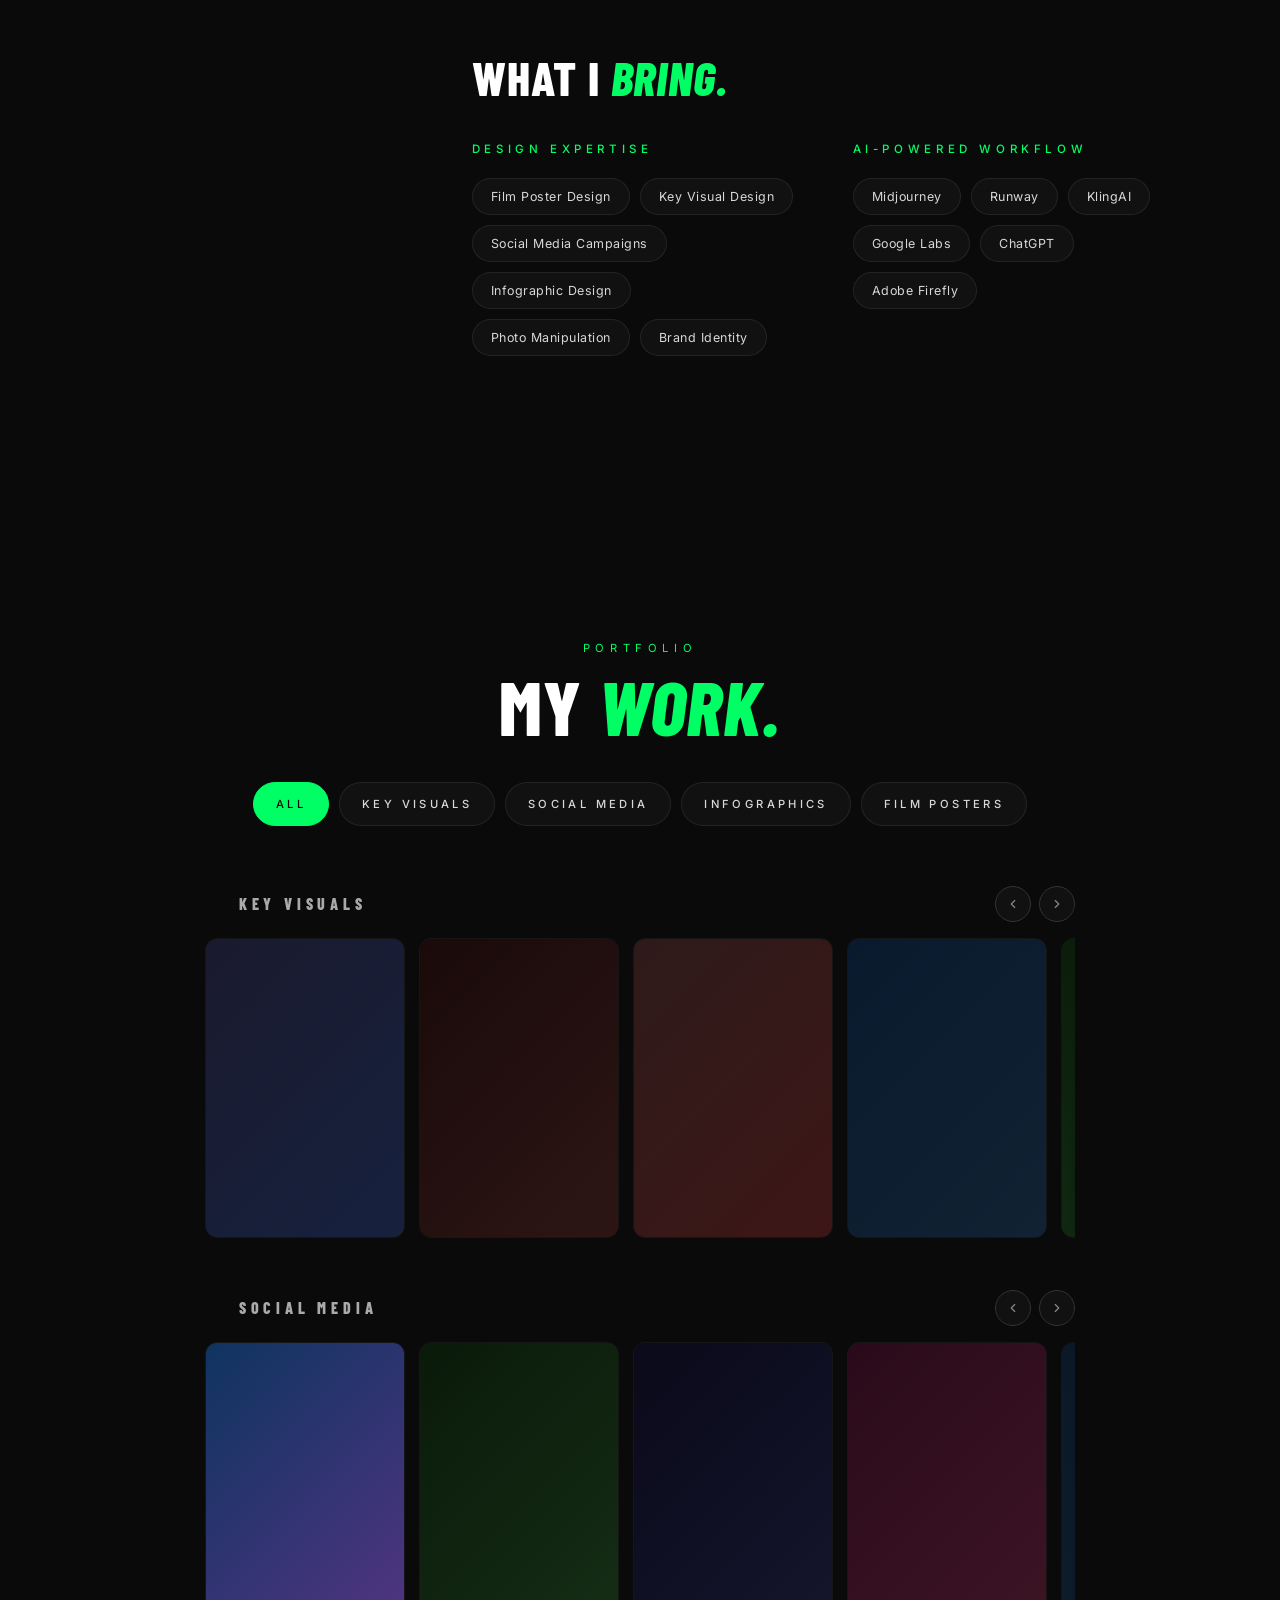
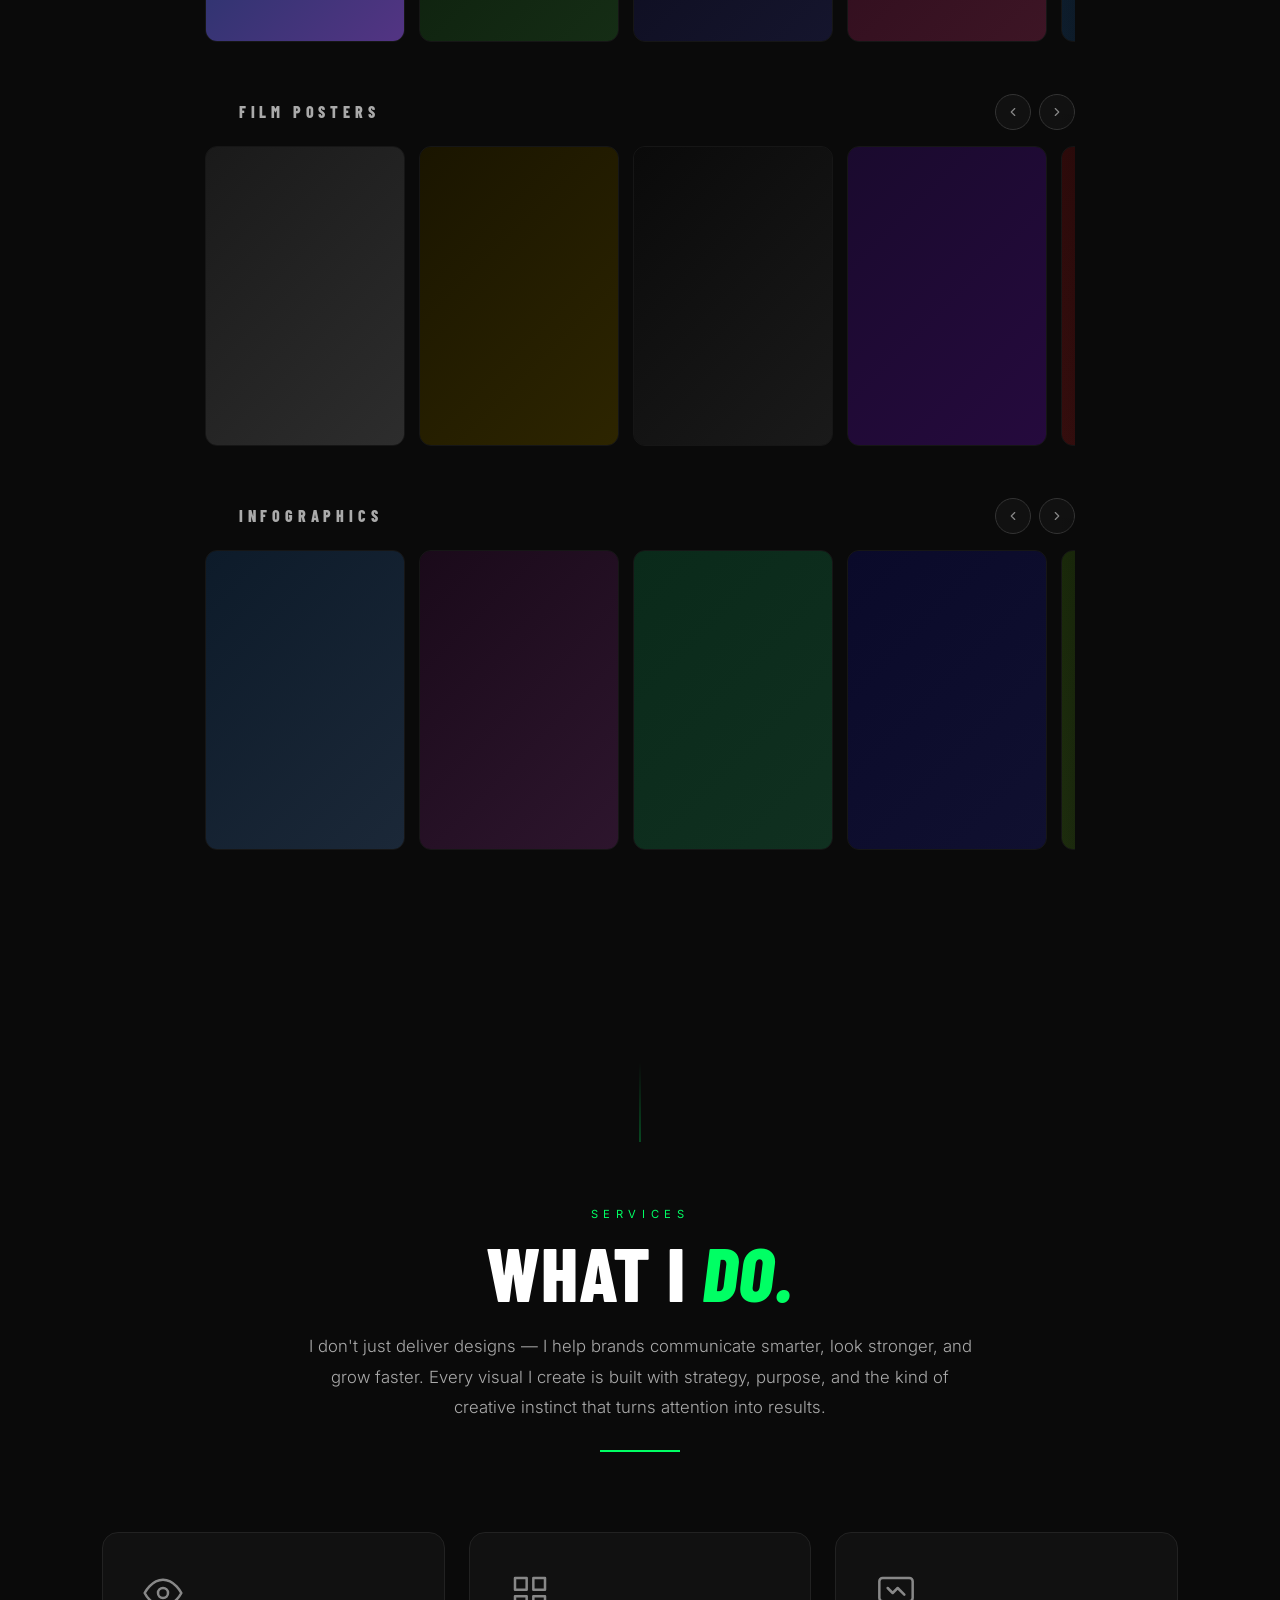
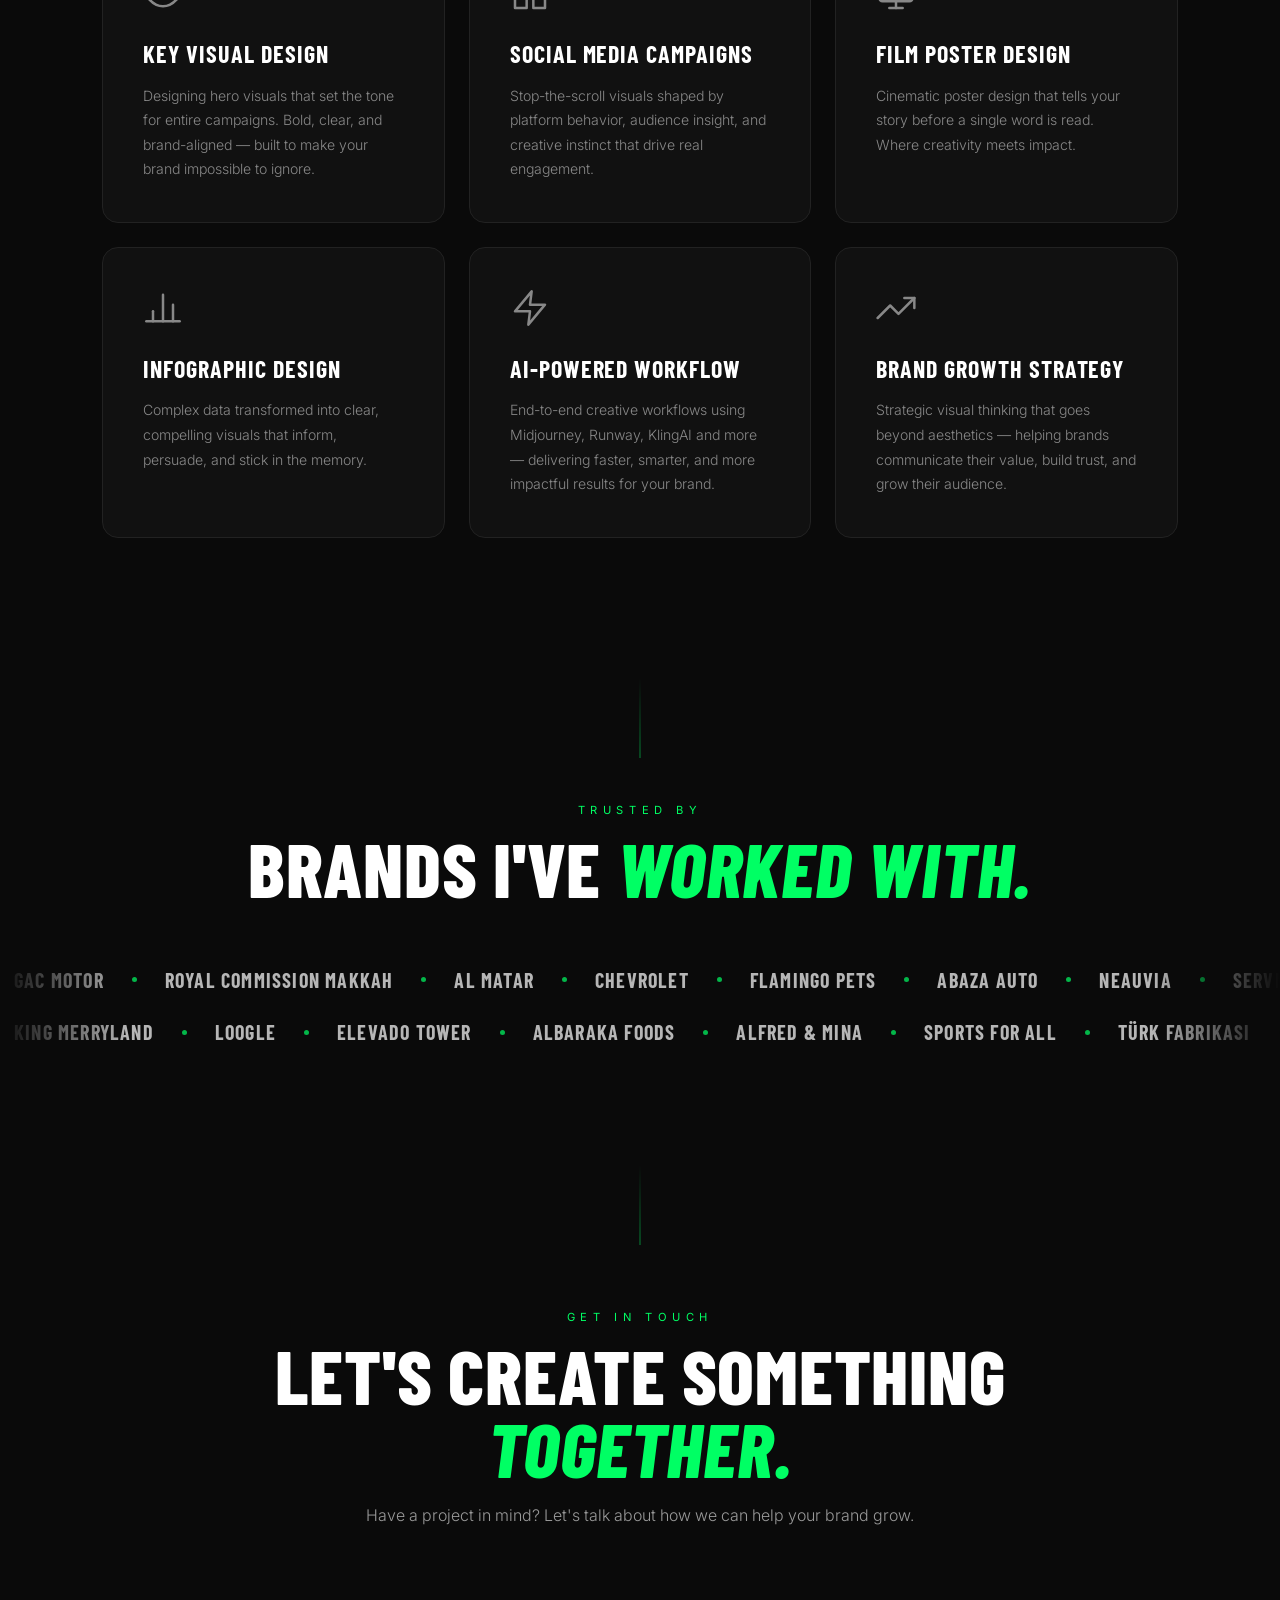
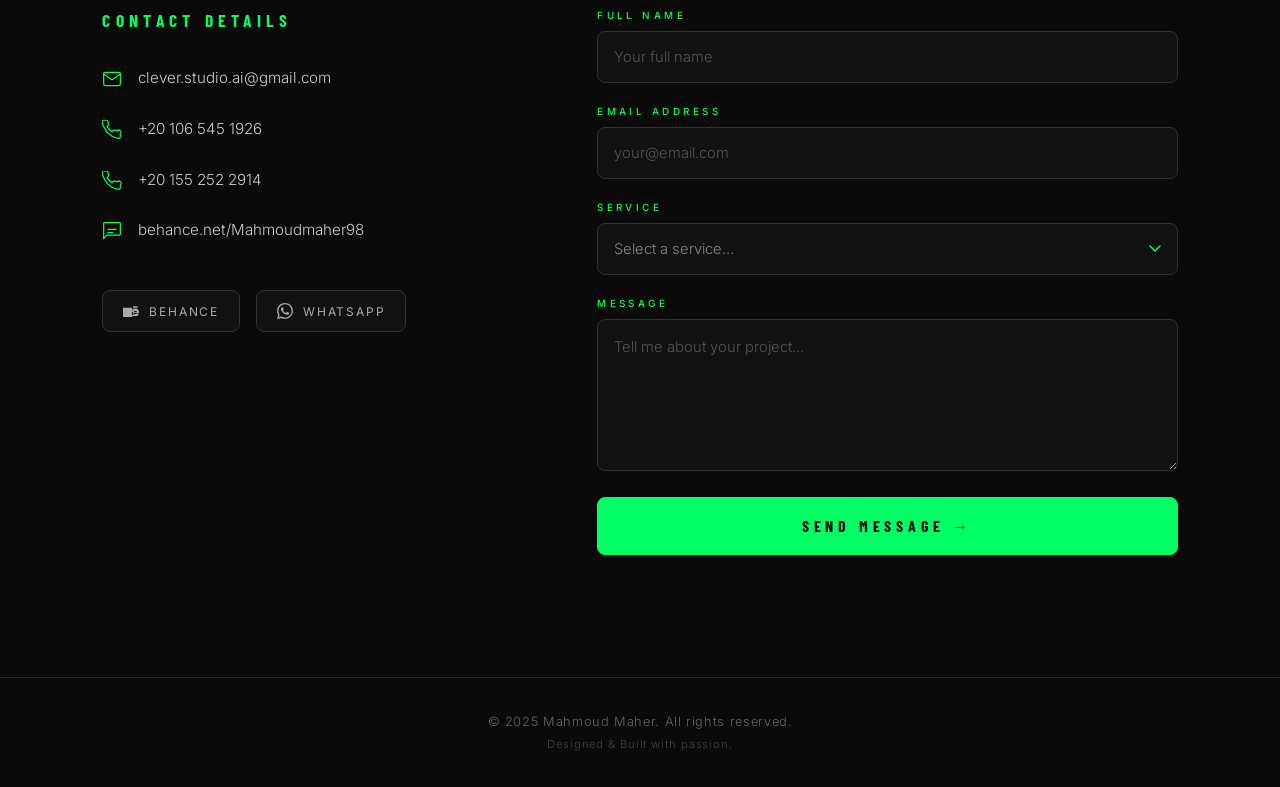
==== commit 1eb26bc4: "Restructure to flat file layout + add admin panel - Flatten css/ and js/ folders: styles.css, script" ====
--- a/index.html
+++ b/index.html
@@ -7,7 +7,7 @@
 <link rel="preconnect" href="https://fonts.googleapis.com">
 <link rel="preconnect" href="https://fonts.gstatic.com" crossorigin>
 <link href="https://fonts.googleapis.com/css2?family=Barlow+Condensed:wght@500;700;800;900&family=Cormorant+Garamond:ital,wght@1,400;1,500&family=Inter:wght@300;400;500&display=swap" rel="stylesheet">
-<link rel="stylesheet" href="css/styles.css">
+<link rel="stylesheet" href="styles.css">
 </head>
 <body>
 
@@ -360,8 +360,7 @@
   </div>
 </div>
 
-<script src="js/animations.js"></script>
-<script src="js/main.js"></script>
+<script src="script.js"></script>
 
 </body>
 </html>
--- a/styles.css
+++ b/styles.css
@@ -0,0 +1,1545 @@
+  * { margin: 0; padding: 0; box-sizing: border-box; }
+
+  :root {
+    --bg: #0A0A0A;
+    --green: #00FF64;
+    --green-soft: rgba(0, 255, 100, 0.15);
+    --gold: #00FF64;
+    --white: #FFFFFF;
+    --muted: #9a9a9a;
+    --ease: cubic-bezier(0.7, 0, 0.3, 1);
+  }
+
+  html, body {
+    background: var(--bg);
+    color: var(--white);
+    font-family: 'Inter', sans-serif;
+    overflow-x: hidden;
+    cursor: none;
+  }
+  body { scroll-behavior: smooth; }
+  ::selection { background: var(--green); color: #0A0A0A; }
+
+  a, button { cursor: none; color: inherit; text-decoration: none; border: none; background: none; }
+
+  /* Page fade-in */
+  .page-fade {
+    position: fixed; inset: 0;
+    background: #000;
+    z-index: 10000;
+    pointer-events: none;
+    animation: pageFade 1.2s var(--ease) forwards;
+  }
+  @keyframes pageFade {
+    0%   { opacity: 1; }
+    100% { opacity: 0; visibility: hidden; }
+  }
+
+  /* Cursor */
+  .cursor-dot, .cursor-circle {
+    position: fixed; top: 0; left: 0;
+    pointer-events: none;
+    z-index: 9999;
+    border-radius: 50%;
+    transform: translate(-50%, -50%);
+    mix-blend-mode: difference;
+  }
+  .cursor-dot { width: 5px; height: 5px; background: var(--gold); }
+  .cursor-circle {
+    width: 36px; height: 36px;
+    border: 1px solid var(--gold);
+    transition: width 0.35s var(--ease), height 0.35s var(--ease), background 0.35s var(--ease);
+  }
+  .cursor-circle.hover {
+    width: 64px; height: 64px;
+    background: rgba(0, 255, 100, 0.1);
+  }
+
+  /* Hero */
+  .hero {
+    position: relative;
+    width: 100%;
+    height: 100vh;
+    overflow: hidden;
+    perspective: 1600px;
+  }
+
+  /* Background ambient grain */
+  .grain {
+    position: absolute; inset: 0;
+    background:
+      radial-gradient(ellipse at 50% 80%, rgba(0,255,100,0.08) 0%, transparent 50%),
+      radial-gradient(ellipse at 20% 20%, rgba(255,255,255,0.02) 0%, transparent 60%);
+    pointer-events: none;
+    z-index: 0;
+  }
+
+  /* Cards container — bottom half, behind text */
+  .cards-stage {
+    position: absolute;
+    left: 50%;
+    bottom: -8vh;
+    transform: translateX(-50%);
+    width: min(1500px, 100%);
+    height: 65vh;
+    transform-style: preserve-3d;
+    z-index: 1;
+    pointer-events: none;
+  }
+
+  .cards-row {
+    position: relative;
+    width: 100%;
+    height: 100%;
+    transform-style: preserve-3d;
+    transition: transform 0.4s var(--ease);
+  }
+
+  .center-glow {
+    position: absolute;
+    left: 50%; top: 30%;
+    width: 600px;
+    height: 600px;
+    transform: translate(-50%, -50%);
+    background: radial-gradient(circle, var(--green-soft) 0%, transparent 60%);
+    filter: blur(20px);
+    z-index: 0;
+    pointer-events: none;
+    animation: glowPulse 6s ease-in-out infinite;
+  }
+  @keyframes glowPulse {
+    0%, 100% { opacity: 0.7; transform: translate(-50%, -50%) scale(1); }
+    50%      { opacity: 1;   transform: translate(-50%, -50%) scale(1.1); }
+  }
+
+  .card {
+    position: absolute;
+    bottom: 0;
+    left: 50%;
+    width: 220px;
+    height: 330px;
+    border-radius: 14px;
+    overflow: hidden;
+    transform-style: preserve-3d;
+    transform-origin: center center;
+    pointer-events: auto;
+    box-shadow:
+      0 20px 50px rgba(0,0,0,0.6),
+      0 0 0 1px rgba(255,255,255,0.04) inset;
+    transition: transform 0.5s var(--ease), box-shadow 0.5s var(--ease);
+    opacity: 0;
+    animation: cardRise 1.2s var(--ease) forwards;
+  }
+  @keyframes cardRise {
+    from { opacity: 0; transform: var(--rest) translateY(60px); }
+    to   { opacity: 1; transform: var(--rest); }
+  }
+
+  .card .img {
+    position: absolute; inset: 0;
+    background-size: cover;
+    background-position: center;
+  }
+  .card .overlay {
+    position: absolute; inset: 0;
+    background: linear-gradient(to top, rgba(0,0,0,0.7) 0%, transparent 50%);
+  }
+  .card .meta {
+    position: absolute;
+    left: 16px; right: 16px; bottom: 14px;
+    color: #fff;
+  }
+  .card .cat {
+    font-family: 'Inter', sans-serif;
+    font-weight: 400;
+    font-size: 0.6rem;
+    letter-spacing: 0.3em;
+    color: var(--green);
+    text-transform: uppercase;
+    margin-bottom: 4px;
+  }
+  .card .title {
+    font-family: 'Barlow Condensed', sans-serif;
+    font-weight: 700;
+    font-size: 1.05rem;
+    letter-spacing: 0.05em;
+    text-transform: uppercase;
+  }
+  .card .tint {
+    position: absolute; inset: 0;
+    background: rgba(0, 255, 100, 0);
+    transition: background 0.5s var(--ease);
+    pointer-events: none;
+  }
+  .card:hover {
+    transform: var(--rest) scale(1.08) !important;
+    box-shadow:
+      0 30px 70px rgba(0,0,0,0.8),
+      0 0 60px rgba(0,255,100,0.35),
+      0 0 0 1px rgba(0,255,100,0.4) inset;
+    z-index: 10;
+  }
+  .card:hover .tint {
+    background: rgba(0, 255, 100, 0.12);
+  }
+
+  /* Hero content — text */
+  .content {
+    position: relative;
+    z-index: 5;
+    padding: 14vh 32px 0;
+    text-align: center;
+    max-width: 1100px;
+    margin: 0 auto;
+    pointer-events: none;
+  }
+  .content > * { pointer-events: auto; }
+
+  .reveal {
+    opacity: 0;
+    transform: translateY(-24px);
+    animation: reveal 1.1s var(--ease) forwards;
+  }
+  .reveal.d1 { animation-delay: 0.4s; }
+  .reveal.d2 { animation-delay: 0.7s; }
+  .reveal.d3 { animation-delay: 1.0s; }
+  .reveal.d4 { animation-delay: 1.3s; }
+  @keyframes reveal {
+    to { opacity: 1; transform: translateY(0); }
+  }
+
+  .subtitle {
+    font-family: 'Cormorant Garamond', serif;
+    font-style: italic;
+    font-weight: 500;
+    font-size: 1rem;
+    letter-spacing: 0.12em;
+    color: var(--gold);
+    margin-bottom: 22px;
+  }
+  .subtitle::before {
+    content: '— ';
+    color: var(--gold);
+    opacity: 0.6;
+  }
+  .subtitle::after {
+    content: ' —';
+    color: var(--gold);
+    opacity: 0.6;
+  }
+
+  .headline {
+    font-family: 'Barlow Condensed', sans-serif;
+    font-weight: 800;
+    font-size: clamp(2.6rem, 7.5vw, 6.4rem);
+    line-height: 0.95;
+    letter-spacing: 0.01em;
+    color: var(--white);
+    text-transform: uppercase;
+  }
+  .headline .accent {
+    color: var(--green);
+    font-style: italic;
+    font-weight: 700;
+  }
+
+  .body-text {
+    font-family: 'Inter', sans-serif;
+    font-weight: 300;
+    font-size: 1rem;
+    letter-spacing: 0.02em;
+    color: var(--white);
+    margin-top: 22px;
+    max-width: 540px;
+    margin-left: auto;
+    margin-right: auto;
+    line-height: 1.6;
+    position: relative;
+    height: 1.6em;
+  }
+  .body-text .phrase {
+    position: absolute;
+    left: 0; right: 0;
+    top: 0;
+    opacity: 0;
+    transition: opacity 0.7s var(--ease);
+  }
+  .body-text .phrase.active { opacity: 1; }
+
+  /* CTA pill */
+  .cta {
+    display: inline-flex;
+    align-items: center;
+    gap: 14px;
+    margin-top: 36px;
+    padding: 14px 28px 14px 32px;
+    border-radius: 999px;
+    border: 1px solid rgba(255,255,255,0.18);
+    background: rgba(255,255,255,0.03);
+    backdrop-filter: blur(6px);
+    font-family: 'Inter', sans-serif;
+    font-weight: 500;
+    font-size: 0.72rem;
+    letter-spacing: 0.32em;
+    text-transform: uppercase;
+    color: var(--white);
+    transition: background 0.4s var(--ease), border-color 0.4s var(--ease), color 0.4s var(--ease), transform 0.4s var(--ease);
+  }
+  .cta .arrow {
+    width: 28px; height: 28px;
+    border-radius: 50%;
+    background: var(--green);
+    color: #0A0A0A;
+    display: inline-flex;
+    align-items: center;
+    justify-content: center;
+    transition: transform 0.4s var(--ease);
+  }
+  .cta .arrow svg { width: 14px; height: 14px; }
+  .cta:hover {
+    background: rgba(0,255,100,0.08);
+    border-color: var(--green);
+    color: var(--green);
+  }
+  .cta:hover .arrow { transform: translateX(4px); }
+
+  /* Scroll hint */
+  .scroll-hint {
+    position: absolute;
+    bottom: 28px;
+    left: 50%;
+    transform: translateX(-50%);
+    z-index: 6;
+    font-size: 0.6rem;
+    font-weight: 400;
+    letter-spacing: 0.5em;
+    color: var(--muted);
+    text-transform: uppercase;
+    opacity: 0;
+    animation: reveal 1s var(--ease) 1.6s forwards;
+  }
+  .scroll-hint::after {
+    content: '';
+    display: block;
+    width: 1px; height: 28px;
+    background: var(--green);
+    margin: 10px auto 0;
+    transform-origin: top;
+    animation: scrollLine 2s ease-in-out infinite;
+  }
+  @keyframes scrollLine {
+    0%, 100% { transform: scaleY(0.3); opacity: 0.3; }
+    50%      { transform: scaleY(1);   opacity: 1; }
+  }
+
+  /* ============= ABOUT SECTION ============= */
+  .about {
+    position: relative;
+    padding: 160px 8vw 140px;
+    background: var(--bg);
+    overflow: hidden;
+  }
+  .about::before {
+    content: '';
+    position: absolute;
+    top: 0; left: 50%;
+    transform: translateX(-50%);
+    width: 1px; height: 80px;
+    background: linear-gradient(to bottom, transparent, var(--green));
+    opacity: 0.5;
+  }
+
+  .about-grid {
+    display: grid;
+    grid-template-columns: 0.7fr 1.5fr;
+    gap: 40px;
+    max-width: 1300px;
+    margin: 0 auto;
+    align-items: center;
+  }
+
+  .about-left {
+    position: relative;
+  }
+
+  .portrait {
+    position: relative;
+    width: 100%;
+    max-width: 380px;
+    aspect-ratio: 3 / 4;
+    margin-top: 16px;
+    background: transparent;
+    border: none;
+    border-radius: 0;
+    box-shadow: none;
+    overflow: visible;
+  }
+  .portrait img {
+    width: 100%;
+    height: 100%;
+    object-fit: contain;
+    object-position: bottom center;
+    display: block;
+    background: transparent;
+  }
+  .portrait::after {
+    content: '';
+    position: absolute;
+    left: 0; right: 0; bottom: 0;
+    height: 35%;
+    background: linear-gradient(to bottom, transparent 0%, #0A0A0A 100%);
+    pointer-events: none;
+  }
+  .big-num {
+    font-family: 'Barlow Condensed', sans-serif;
+    font-weight: 900;
+    font-size: clamp(8rem, 18vw, 16rem);
+    line-height: 1;
+    color: rgba(255,255,255,0.04);
+    letter-spacing: -0.02em;
+    position: absolute;
+    top: -30px;
+    left: -10px;
+    pointer-events: none;
+    user-select: none;
+  }
+  .section-label {
+    font-family: 'Inter', sans-serif;
+    font-weight: 400;
+    font-size: 0.7rem;
+    letter-spacing: 0.5em;
+    color: var(--green);
+    text-transform: uppercase;
+    margin-bottom: 18px;
+    display: flex;
+    align-items: center;
+    gap: 16px;
+  }
+  .section-label::before {
+    content: '';
+    display: inline-block;
+    width: 30px; height: 1px;
+    background: var(--green);
+  }
+  .section-title {
+    font-family: 'Barlow Condensed', sans-serif;
+    font-weight: 800;
+    font-size: clamp(3rem, 6vw, 5rem);
+    line-height: 0.95;
+    color: var(--white);
+    text-transform: uppercase;
+    letter-spacing: 0.01em;
+    position: relative;
+    z-index: 1;
+  }
+  .section-title .accent { color: var(--green); font-style: italic; }
+
+  .green-line {
+    height: 2px;
+    background: var(--green);
+    margin-top: 28px;
+    width: 0;
+    transition: width 1.4s var(--ease);
+  }
+  .reveal-section.visible .green-line { width: 80px; }
+
+  .bio {
+    font-family: 'Inter', sans-serif;
+    font-weight: 300;
+    font-size: 1.05rem;
+    line-height: 1.8;
+    color: #cccccc;
+    max-width: 640px;
+  }
+  .bio strong {
+    color: var(--white);
+    font-weight: 500;
+  }
+
+  /* Stats */
+  .stats {
+    margin-top: 56px;
+    display: grid;
+    grid-template-columns: repeat(4, 1fr);
+    gap: 24px;
+    border-top: 1px solid rgba(255,255,255,0.08);
+    border-bottom: 1px solid rgba(255,255,255,0.08);
+    padding: 36px 0;
+  }
+  .stat {
+    text-align: left;
+  }
+  .stat .num {
+    font-family: 'Barlow Condensed', sans-serif;
+    font-weight: 800;
+    font-size: clamp(2rem, 3.6vw, 3rem);
+    color: var(--gold);
+    line-height: 1;
+    letter-spacing: 0.02em;
+  }
+  .stat .num .plus { color: var(--green); }
+  .stat .lbl {
+    font-family: 'Inter', sans-serif;
+    font-weight: 400;
+    font-size: 0.65rem;
+    letter-spacing: 0.3em;
+    color: #888;
+    text-transform: uppercase;
+    margin-top: 10px;
+  }
+
+  /* Highlight box */
+  .highlight {
+    margin-top: 56px;
+    padding: 28px 32px;
+    background: rgba(0,255,100,0.04);
+    border-left: 3px solid var(--green);
+    border-radius: 4px;
+    font-family: 'Cormorant Garamond', serif;
+    font-style: italic;
+    font-weight: 500;
+    font-size: 1.15rem;
+    line-height: 1.7;
+    color: #e8e8e8;
+  }
+  .highlight::before {
+    content: '"';
+    color: var(--green);
+    font-size: 2.2rem;
+    line-height: 0;
+    position: relative;
+    top: 12px;
+    margin-right: 6px;
+  }
+
+  /* Skills */
+  .skills {
+    margin-top: 80px;
+  }
+  .skills-title {
+    font-family: 'Barlow Condensed', sans-serif;
+    font-weight: 800;
+    font-size: clamp(2rem, 4vw, 3rem);
+    color: var(--white);
+    text-transform: uppercase;
+    margin-bottom: 36px;
+    letter-spacing: 0.02em;
+  }
+  .skills-title .accent { color: var(--green); font-style: italic; }
+
+  .skills-grid {
+    display: grid;
+    grid-template-columns: 1fr 1fr;
+    gap: 56px;
+  }
+  .skill-cat h4 {
+    font-family: 'Inter', sans-serif;
+    font-weight: 500;
+    font-size: 0.72rem;
+    letter-spacing: 0.4em;
+    color: var(--gold);
+    text-transform: uppercase;
+    margin-bottom: 22px;
+  }
+  .tags {
+    display: flex;
+    flex-wrap: wrap;
+    gap: 10px;
+  }
+  .tag {
+    display: inline-block;
+    padding: 10px 18px;
+    background: rgba(255,255,255,0.03);
+    border: 1px solid rgba(255,255,255,0.08);
+    border-radius: 999px;
+    font-family: 'Inter', sans-serif;
+    font-weight: 400;
+    font-size: 0.78rem;
+    letter-spacing: 0.04em;
+    color: #d8d8d8;
+    transition: border-color 0.4s var(--ease), background 0.4s var(--ease), color 0.4s var(--ease), transform 0.4s var(--ease);
+    opacity: 0;
+    transform: translateY(12px);
+  }
+  .reveal-section.visible .tag {
+    opacity: 1;
+    transform: translateY(0);
+  }
+  .tag:hover {
+    border-color: var(--green);
+    color: var(--green);
+    background: rgba(0,255,100,0.06);
+    transform: translateY(-2px);
+  }
+
+  /* Generic scroll reveal */
+  .reveal-up {
+    opacity: 0;
+    transform: translateY(40px);
+    transition: opacity 0.9s var(--ease), transform 0.9s var(--ease);
+  }
+  .reveal-section.visible .reveal-up {
+    opacity: 1;
+    transform: translateY(0);
+  }
+  .reveal-section .reveal-up.d1 { transition-delay: 0.1s; }
+  .reveal-section .reveal-up.d2 { transition-delay: 0.25s; }
+  .reveal-section .reveal-up.d3 { transition-delay: 0.4s; }
+  .reveal-section .reveal-up.d4 { transition-delay: 0.55s; }
+  .reveal-section .reveal-up.d5 { transition-delay: 0.7s; }
+
+  /* ============= NAVBAR ============= */
+  .nav {
+    position: fixed;
+    top: 0; left: 0; right: 0;
+    z-index: 100;
+    padding: 22px 8vw;
+    display: flex;
+    align-items: center;
+    justify-content: space-between;
+    transition: background 0.4s var(--ease), backdrop-filter 0.4s var(--ease), padding 0.4s var(--ease), border-color 0.4s var(--ease);
+    border-bottom: 1px solid transparent;
+  }
+  .nav.scrolled {
+    background: rgba(10,10,10,0.75);
+    backdrop-filter: blur(14px);
+    -webkit-backdrop-filter: blur(14px);
+    padding: 14px 8vw;
+    border-bottom-color: rgba(255,255,255,0.06);
+  }
+  .nav .brand {
+    font-family: 'Barlow Condensed', sans-serif;
+    font-weight: 800;
+    font-size: 1.3rem;
+    letter-spacing: 0.25em;
+    color: var(--white);
+  }
+  .nav .brand .dot { color: var(--green); }
+  .nav .links {
+    display: flex;
+    align-items: center;
+    gap: 36px;
+  }
+  .nav .links a {
+    font-family: 'Inter', sans-serif;
+    font-weight: 400;
+    font-size: 0.7rem;
+    letter-spacing: 0.35em;
+    text-transform: uppercase;
+    color: #cccccc;
+    position: relative;
+    padding: 8px 0;
+    transition: color 0.3s var(--ease);
+  }
+  .nav .links a::after {
+    content: '';
+    position: absolute;
+    left: 0; bottom: 2px;
+    width: 0; height: 1px;
+    background: var(--green);
+    transition: width 0.4s var(--ease);
+  }
+  .nav .links a:hover { color: var(--green); }
+  .nav .links a:hover::after { width: 100%; }
+
+  .hamburger {
+    display: none;
+    width: 44px; height: 44px;
+    align-items: center;
+    justify-content: center;
+    flex-direction: column;
+    gap: 5px;
+    background: transparent;
+    border: 1px solid rgba(255,255,255,0.12);
+    border-radius: 8px;
+  }
+  .hamburger span {
+    display: block;
+    width: 18px; height: 1.5px;
+    background: var(--white);
+    transition: transform 0.35s var(--ease), opacity 0.35s var(--ease);
+  }
+  .nav.open .hamburger span:nth-child(1) { transform: translateY(6.5px) rotate(45deg); }
+  .nav.open .hamburger span:nth-child(2) { opacity: 0; }
+  .nav.open .hamburger span:nth-child(3) { transform: translateY(-6.5px) rotate(-45deg); }
+
+  /* ============= PORTFOLIO ============= */
+  .portfolio {
+    position: relative;
+    padding: 140px 8vw 140px;
+    background: var(--bg);
+  }
+  .portfolio-head {
+    max-width: 1300px;
+    margin: 0 auto 50px;
+    text-align: center;
+  }
+  .portfolio-head .section-label {
+    justify-content: center;
+    display: inline-flex;
+    margin-bottom: 14px;
+  }
+  .portfolio-head .section-label::before { display: none; }
+  .portfolio-head .section-title {
+    text-align: center;
+  }
+
+  .filters {
+    display: flex;
+    justify-content: center;
+    flex-wrap: wrap;
+    gap: 10px;
+    margin: 40px auto 0;
+    max-width: 900px;
+  }
+  .filter-btn {
+    padding: 10px 22px;
+    background: rgba(255,255,255,0.03);
+    border: 1px solid rgba(255,255,255,0.08);
+    border-radius: 999px;
+    font-family: 'Inter', sans-serif;
+    font-weight: 500;
+    font-size: 0.7rem;
+    letter-spacing: 0.3em;
+    text-transform: uppercase;
+    color: #d8d8d8;
+    min-height: 44px;
+    transition: all 0.35s var(--ease);
+  }
+  .filter-btn:hover {
+    border-color: var(--green);
+    color: var(--green);
+  }
+  .filter-btn.active {
+    background: var(--green);
+    border-color: var(--green);
+    color: #0A0A0A;
+  }
+
+  /* ===== NETFLIX CAROUSEL ===== */
+  .netflix-section {
+    max-width: 1600px;
+    margin: 60px auto 0;
+    padding: 0 0 20px;
+  }
+
+  .nf-row {
+    margin-bottom: 52px;
+    opacity: 0;
+    transform: translateY(30px);
+    transition: opacity 0.7s var(--ease), transform 0.7s var(--ease);
+  }
+  .reveal-section.visible .nf-row { opacity: 1; transform: translateY(0); }
+  .reveal-section.visible .nf-row:nth-child(1) { transition-delay: 0.05s; }
+  .reveal-section.visible .nf-row:nth-child(2) { transition-delay: 0.15s; }
+  .reveal-section.visible .nf-row:nth-child(3) { transition-delay: 0.25s; }
+  .reveal-section.visible .nf-row:nth-child(4) { transition-delay: 0.35s; }
+
+  .nf-row-header {
+    display: flex;
+    align-items: center;
+    justify-content: space-between;
+    margin-bottom: 16px;
+    padding: 0 8vw;
+  }
+  .nf-row-title {
+    font-family: 'Barlow Condensed', sans-serif;
+    font-weight: 800;
+    font-size: 1rem;
+    letter-spacing: 0.3em;
+    color: #aaa;
+    text-transform: uppercase;
+    transition: color 0.3s var(--ease);
+    display: flex;
+    align-items: center;
+    gap: 14px;
+  }
+  .nf-row-title::before {
+    content: '';
+    display: inline-block;
+    width: 20px; height: 2px;
+    background: var(--green);
+    opacity: 0;
+    transition: opacity 0.3s var(--ease), width 0.3s var(--ease);
+  }
+  .nf-row.highlighted .nf-row-title { color: var(--green); }
+  .nf-row.highlighted .nf-row-title::before { opacity: 1; }
+
+  .nf-arrows {
+    display: flex;
+    gap: 8px;
+  }
+  .nf-arrow {
+    width: 36px; height: 36px;
+    border-radius: 50%;
+    border: 1px solid #333;
+    background: #111;
+    color: #888;
+    display: flex;
+    align-items: center;
+    justify-content: center;
+    cursor: none;
+    transition: border-color 0.3s var(--ease), color 0.3s var(--ease), background 0.3s var(--ease);
+    flex-shrink: 0;
+  }
+  .nf-arrow:hover { border-color: var(--green); color: var(--green); background: rgba(0,255,100,0.06); }
+  .nf-arrow svg { width: 14px; height: 14px; pointer-events: none; }
+
+  .nf-track-wrap {
+    overflow-x: clip;
+    position: relative;
+    padding: 32px 8vw;
+    margin: -32px 0;
+  }
+  .nf-track-wrap::after {
+    content: '';
+    position: absolute;
+    top: 0; right: 0; bottom: 0;
+    width: 120px;
+    background: linear-gradient(to right, transparent, var(--bg));
+    pointer-events: none;
+    z-index: 2;
+  }
+
+  .nf-track {
+    display: flex;
+    gap: 14px;
+    overflow-x: auto;
+    scrollbar-width: none;
+    scroll-behavior: smooth;
+    scroll-snap-type: x mandatory;
+  }
+  .nf-track::-webkit-scrollbar { display: none; }
+
+  /* neighbor shrink via :has() */
+  .nf-track:has(.nf-card:hover) .nf-card:not(:hover) {
+    transform: scale(0.93);
+    opacity: 0.65;
+  }
+
+  .nf-card {
+    flex: 0 0 200px;
+    height: 300px;
+    overflow: visible;     /* outer: allows scale to escape clip */
+    position: relative;
+    cursor: none;
+    scroll-snap-align: start;
+    transition:
+      transform    400ms cubic-bezier(0.25, 0.46, 0.45, 0.94),
+      opacity      400ms cubic-bezier(0.25, 0.46, 0.45, 0.94);
+    transform-origin: center bottom;
+    z-index: 1;
+  }
+  .nf-card:hover {
+    transform: scale(1.15) translateZ(0);
+    z-index: 10;
+  }
+
+  /* inner wrapper: clip + border + glow live here */
+  .nf-card-inner {
+    position: absolute; inset: 0;
+    border-radius: 12px;
+    overflow: hidden;
+    border: 1px solid rgba(255,255,255,0.05);
+    transition:
+      box-shadow   400ms cubic-bezier(0.25, 0.46, 0.45, 0.94),
+      border-color 400ms cubic-bezier(0.25, 0.46, 0.45, 0.94);
+  }
+  .nf-card:hover .nf-card-inner {
+    border-color: var(--green);
+    box-shadow:
+      0 24px 64px rgba(0,0,0,0.9),
+      0 0 0 1px rgba(0,255,100,0.5),
+      0 0 50px rgba(0,255,100,0.3);
+  }
+
+  .nf-thumb {
+    position: absolute; inset: 0;
+    background: var(--grad, #222);
+  }
+  .nf-overlay {
+    position: absolute; inset: 0;
+    background: linear-gradient(to top, rgba(0,0,0,0.85) 0%, transparent 55%);
+    display: flex;
+    flex-direction: column;
+    justify-content: flex-end;
+    padding: 18px;
+    opacity: 0;
+    transform: translateY(30%);
+    transition:
+      opacity      400ms cubic-bezier(0.25, 0.46, 0.45, 0.94),
+      transform    400ms cubic-bezier(0.25, 0.46, 0.45, 0.94);
+  }
+  .nf-card:hover .nf-overlay { opacity: 1; transform: translateY(0); }
+
+  .nf-cat {
+    font-family: 'Inter', sans-serif;
+    font-size: 0.55rem;
+    font-weight: 500;
+    letter-spacing: 0.4em;
+    color: var(--green);
+    text-transform: uppercase;
+    margin-bottom: 5px;
+  }
+  .nf-name {
+    font-family: 'Barlow Condensed', sans-serif;
+    font-weight: 700;
+    font-size: 1.1rem;
+    color: #fff;
+    text-transform: uppercase;
+    letter-spacing: 0.05em;
+    margin-bottom: 10px;
+  }
+  .nf-view {
+    font-family: 'Inter', sans-serif;
+    font-size: 0.6rem;
+    font-weight: 500;
+    letter-spacing: 0.35em;
+    color: var(--green);
+    text-transform: uppercase;
+    display: inline-flex;
+    align-items: center;
+    gap: 6px;
+  }
+  .nf-view::after { content: '→'; letter-spacing: 0; font-size: 0.8rem; }
+
+  /* Lightbox */
+  .lightbox {
+    position: fixed;
+    inset: 0;
+    background: rgba(0,0,0,0.92);
+    backdrop-filter: blur(8px);
+    z-index: 9000;
+    display: flex;
+    align-items: center;
+    justify-content: center;
+    padding: 5vh 5vw;
+    opacity: 0;
+    pointer-events: none;
+    transition: opacity 0.35s var(--ease);
+  }
+  .lightbox.open {
+    opacity: 1;
+    pointer-events: auto;
+  }
+  .lightbox-inner {
+    position: relative;
+    max-width: 700px;
+    width: 100%;
+    border-radius: 12px;
+    overflow: hidden;
+    transform: scale(0.92);
+    transition: transform 0.4s var(--ease);
+    box-shadow: 0 40px 100px rgba(0,0,0,0.8), 0 0 60px rgba(0,255,100,0.15);
+  }
+  .lightbox.open .lightbox-inner { transform: scale(1); }
+  .lightbox-thumb {
+    width: 100%;
+    aspect-ratio: 3/4;
+    background: var(--grad, #222);
+  }
+  .lightbox-meta {
+    background: #0f0f0f;
+    padding: 20px 26px;
+    border-top: 1px solid rgba(0,255,100,0.2);
+  }
+  .lightbox-meta .cat {
+    font-family: 'Inter', sans-serif;
+    font-size: 0.6rem;
+    letter-spacing: 0.4em;
+    color: var(--green);
+    text-transform: uppercase;
+    margin-bottom: 6px;
+  }
+  .lightbox-meta .name {
+    font-family: 'Barlow Condensed', sans-serif;
+    font-weight: 700;
+    font-size: 1.6rem;
+    color: var(--white);
+    text-transform: uppercase;
+    letter-spacing: 0.04em;
+  }
+  .lightbox-close {
+    position: absolute;
+    top: -50px; right: 0;
+    width: 44px; height: 44px;
+    border-radius: 50%;
+    background: rgba(255,255,255,0.08);
+    border: 1px solid rgba(255,255,255,0.15);
+    color: #fff;
+    display: flex;
+    align-items: center;
+    justify-content: center;
+    font-size: 1.2rem;
+    transition: all 0.3s var(--ease);
+  }
+  .lightbox-close:hover {
+    background: var(--green);
+    color: #0A0A0A;
+    border-color: var(--green);
+  }
+
+  /* ============= SERVICES SECTION ============= */
+  .services {
+    position: relative;
+    padding: 140px 8vw;
+    background: var(--bg);
+    overflow: hidden;
+  }
+  .services::before {
+    content: '';
+    position: absolute;
+    top: 0; left: 50%;
+    transform: translateX(-50%);
+    width: 1px; height: 80px;
+    background: linear-gradient(to bottom, transparent, var(--green));
+    opacity: 0.5;
+  }
+
+  .services-head {
+    max-width: 1300px;
+    margin: 0 auto 80px;
+    text-align: center;
+  }
+  .services-head .section-label {
+    justify-content: center;
+    display: inline-flex;
+    margin-bottom: 14px;
+  }
+  .services-head .section-label::before { display: none; }
+  .services-subtitle {
+    font-family: 'Inter', sans-serif;
+    font-weight: 300;
+    font-size: 1.05rem;
+    line-height: 1.8;
+    color: #aaaaaa;
+    max-width: 680px;
+    margin: 24px auto 0;
+  }
+  .services-head .green-line {
+    margin: 28px auto 0;
+  }
+  .reveal-section.visible .services-head .green-line { width: 80px; }
+
+  .services-grid {
+    display: grid;
+    grid-template-columns: repeat(3, 1fr);
+    gap: 24px;
+    max-width: 1300px;
+    margin: 0 auto;
+  }
+
+  .svc-card {
+    background: #111111;
+    border: 1px solid #222222;
+    border-radius: 16px;
+    padding: 40px;
+    position: relative;
+    overflow: hidden;
+    transition: border-color 0.3s var(--ease), box-shadow 0.3s var(--ease), transform 0.3s var(--ease);
+    opacity: 0;
+    transform: translateY(40px);
+  }
+  .reveal-section.visible .svc-card {
+    opacity: 1;
+    transform: translateY(0);
+  }
+  .svc-card::before {
+    content: '';
+    position: absolute;
+    inset: 0;
+    background: radial-gradient(ellipse at top left, rgba(0,255,100,0.06) 0%, transparent 60%);
+    opacity: 0;
+    transition: opacity 0.3s var(--ease);
+    pointer-events: none;
+  }
+  .svc-card:hover {
+    border-color: var(--green);
+    box-shadow: 0 0 40px rgba(0,255,100,0.12), 0 20px 60px rgba(0,0,0,0.5);
+    transform: translateY(-4px);
+  }
+  .svc-card:hover::before { opacity: 1; }
+
+  .svc-icon {
+    width: 40px; height: 40px;
+    margin-bottom: 28px;
+    color: #888888;
+    transition: color 0.3s var(--ease), transform 0.3s var(--ease);
+    display: block;
+  }
+  .svc-card:hover .svc-icon {
+    color: var(--green);
+    transform: translateY(-4px);
+  }
+
+  .svc-title {
+    font-family: 'Barlow Condensed', sans-serif;
+    font-weight: 700;
+    font-size: 1.5rem;
+    color: var(--white);
+    text-transform: uppercase;
+    letter-spacing: 0.04em;
+    margin-bottom: 16px;
+    line-height: 1.1;
+    transition: color 0.3s var(--ease);
+  }
+  .svc-card:hover .svc-title { color: var(--green); }
+
+  .svc-desc {
+    font-family: 'Inter', sans-serif;
+    font-weight: 300;
+    font-size: 0.88rem;
+    line-height: 1.75;
+    color: #888888;
+  }
+
+  /* ============= CLIENTS MARQUEE ============= */
+  .clients {
+    position: relative;
+    padding: 120px 0;
+    background: var(--bg);
+    overflow: hidden;
+  }
+  .clients::before {
+    content: '';
+    position: absolute;
+    top: 0; left: 50%;
+    transform: translateX(-50%);
+    width: 1px; height: 80px;
+    background: linear-gradient(to bottom, transparent, var(--green));
+    opacity: 0.5;
+  }
+
+  .clients-head {
+    text-align: center;
+    padding: 0 8vw;
+    margin-bottom: 64px;
+  }
+  .clients-head .section-label {
+    justify-content: center;
+    display: inline-flex;
+    margin-bottom: 14px;
+  }
+  .clients-head .section-label::before { display: none; }
+
+  .marquee-wrap {
+    display: flex;
+    flex-direction: column;
+    gap: 28px;
+  }
+
+  .marquee-row {
+    position: relative;
+    width: 100%;
+    overflow: hidden;
+    -webkit-mask-image: linear-gradient(to right, transparent 0%, black 10%, black 90%, transparent 100%);
+    mask-image: linear-gradient(to right, transparent 0%, black 10%, black 90%, transparent 100%);
+  }
+
+  .marquee-track {
+    display: flex;
+    width: max-content;
+    gap: 0;
+  }
+  .marquee-row--left  .marquee-track { animation: scrollLeft  18s linear infinite; }
+  .marquee-row--right .marquee-track { animation: scrollRight 18s linear infinite; }
+  .marquee-row--left:hover  .marquee-track,
+  .marquee-row--right:hover .marquee-track {
+    animation-play-state: paused;
+  }
+
+  @keyframes scrollLeft {
+    from { transform: translateX(0); }
+    to   { transform: translateX(-50%); }
+  }
+  @keyframes scrollRight {
+    from { transform: translateX(-50%); }
+    to   { transform: translateX(0); }
+  }
+
+  .marquee-item {
+    display: inline-flex;
+    align-items: center;
+    gap: 28px;
+    padding: 0 14px;
+    white-space: nowrap;
+  }
+  .marquee-name {
+    font-family: 'Barlow Condensed', sans-serif;
+    font-weight: 700;
+    font-size: 1.25rem;
+    letter-spacing: 0.06em;
+    color: rgba(255,255,255,0.7);
+    text-transform: uppercase;
+    transition: color 0.3s var(--ease), text-shadow 0.3s var(--ease);
+  }
+  .marquee-name:hover {
+    color: #ffffff;
+    text-shadow: 0 0 24px rgba(0,255,100,0.5);
+  }
+  .marquee-dot {
+    width: 5px; height: 5px;
+    border-radius: 50%;
+    background: var(--green);
+    flex-shrink: 0;
+    opacity: 0.7;
+  }
+
+  /* ============= RESPONSIVE ============= */
+  @media (max-width: 1100px) {
+    .nf-card { flex: 0 0 170px; height: 255px; }
+  }
+
+  @media (max-width: 900px) {
+    .nav { padding: 18px 24px; }
+    .nav.scrolled { padding: 12px 24px; }
+    .nav .links {
+      position: fixed;
+      top: 0; right: 0;
+      height: 100vh;
+      width: min(80vw, 320px);
+      flex-direction: column;
+      align-items: flex-start;
+      justify-content: center;
+      gap: 28px;
+      padding: 80px 36px;
+      background: rgba(10,10,10,0.96);
+      backdrop-filter: blur(20px);
+      transform: translateX(100%);
+      transition: transform 0.5s var(--ease);
+      border-left: 1px solid rgba(255,255,255,0.06);
+    }
+    .nav .links a {
+      font-size: 0.85rem;
+      letter-spacing: 0.3em;
+      min-height: 44px;
+      display: flex;
+      align-items: center;
+    }
+    .nav.open .links { transform: translateX(0); }
+    .hamburger { display: flex; z-index: 101; }
+
+    .about { padding: 100px 24px 80px; }
+    .about-grid { grid-template-columns: 1fr; gap: 40px; }
+    .about-left { order: -1; }
+    .portrait { margin: 0 auto; max-width: 280px; }
+    .stats { grid-template-columns: repeat(2, 1fr); gap: 28px 20px; }
+    .skills-grid { grid-template-columns: 1fr; gap: 40px; }
+    .skills { margin-top: 56px; }
+    .big-num {
+      position: absolute;
+      top: -40px;
+      left: -10px;
+      font-size: 9rem;
+      opacity: 1;
+    }
+
+    .portfolio { padding: 100px 24px; }
+    .filters { gap: 8px; }
+    .filter-btn { padding: 9px 16px; font-size: 0.62rem; letter-spacing: 0.25em; }
+
+    .services { padding: 100px 24px; }
+    .services-grid { grid-template-columns: repeat(2, 1fr); gap: 16px; }
+    .svc-card { padding: 28px; }
+
+    .hero .content { padding: 18vh 20px 0; }
+    .cards-stage { height: 48vh; bottom: -2vh; }
+  }
+
+  @media (max-width: 600px) {
+    .about, .portfolio, .services { padding-left: 16px; padding-right: 16px; }
+    .services-grid { grid-template-columns: 1fr; }
+    .services-subtitle { font-size: 0.95rem; }
+    .nav { padding: 16px; }
+    .nav.scrolled { padding: 12px 16px; }
+    .nf-card { flex: 0 0 150px; height: 225px; }
+    .nf-track-wrap { padding: 24px 16px; }
+    .nf-row-header { padding: 0 16px; }
+    .stats { padding: 24px 0; gap: 24px 16px; }
+    .stat .num { font-size: 2.2rem; }
+    .stat .lbl { font-size: 0.58rem; letter-spacing: 0.25em; }
+    .highlight { padding: 22px 20px; font-size: 1rem; }
+    .bio { font-size: 0.98rem; line-height: 1.7; }
+    .section-title { font-size: 2.6rem; }
+    .skills-title { font-size: 1.8rem; }
+    .lightbox-close { top: -52px; }
+
+    /* Hero on phone */
+    .hero { perspective: 1100px; }
+    .hero .content { padding-top: 16vh; }
+    .headline { font-size: 2.4rem; }
+    .body-text { font-size: 0.92rem; }
+    .cta { padding: 12px 20px; font-size: 0.65rem; letter-spacing: 0.28em; min-height: 44px; }
+    .subtitle { font-size: 0.85rem; letter-spacing: 0.18em; }
+    .scroll-hint { font-size: 0.55rem; }
+    .center-glow { width: 280px; height: 280px; }
+    /* Reduce visible cards on small screens */
+    .cards-stage { height: 38vh; }
+  }
+
+  @media (max-width: 768px) {
+    body { cursor: auto; }
+    .cursor-dot, .cursor-circle { display: none; }
+    a, button, .nf-card, .nf-arrow, .filter-btn, .tag { cursor: pointer; }
+  }
+
+  /* ============= CONTACT SECTION ============= */
+  .contact {
+    position: relative;
+    padding: 140px 8vw 0;
+    background: var(--bg);
+    overflow: hidden;
+  }
+  .contact::before {
+    content: '';
+    position: absolute;
+    top: 0; left: 50%;
+    transform: translateX(-50%);
+    width: 1px; height: 80px;
+    background: linear-gradient(to bottom, transparent, var(--green));
+    opacity: 0.5;
+  }
+
+  .contact-head {
+    text-align: center;
+    margin-bottom: 80px;
+  }
+  .contact-head .section-label {
+    justify-content: center;
+    display: inline-flex;
+    margin-bottom: 14px;
+  }
+  .contact-head .section-label::before { display: none; }
+  .contact-subtitle {
+    font-family: 'Inter', sans-serif;
+    font-weight: 300;
+    font-size: 1rem;
+    color: #999;
+    margin-top: 18px;
+    line-height: 1.7;
+  }
+
+  .contact-grid {
+    display: grid;
+    grid-template-columns: 1fr 1.4fr;
+    gap: 80px;
+    max-width: 1200px;
+    margin: 0 auto;
+    padding-bottom: 100px;
+  }
+
+  /* --- Left column --- */
+  .contact-info {
+    opacity: 0;
+    transform: translateX(-50px);
+    transition: opacity 0.9s var(--ease), transform 0.9s var(--ease);
+  }
+  .reveal-section.visible .contact-info {
+    opacity: 1;
+    transform: translateX(0);
+  }
+
+  .contact-info-title {
+    font-family: 'Barlow Condensed', sans-serif;
+    font-weight: 700;
+    font-size: 1.1rem;
+    letter-spacing: 0.3em;
+    color: var(--green);
+    text-transform: uppercase;
+    margin-bottom: 36px;
+  }
+
+  .contact-item {
+    display: flex;
+    align-items: flex-start;
+    gap: 16px;
+    margin-bottom: 28px;
+  }
+  .contact-item-icon {
+    width: 20px; height: 20px;
+    flex-shrink: 0;
+    color: var(--green);
+    margin-top: 2px;
+  }
+  .contact-item a,
+  .contact-item span {
+    font-family: 'Inter', sans-serif;
+    font-weight: 300;
+    font-size: 0.95rem;
+    color: #cccccc;
+    line-height: 1.5;
+    transition: color 0.3s var(--ease);
+    position: relative;
+  }
+  .contact-item a::after {
+    content: '';
+    position: absolute;
+    left: 0; bottom: -2px;
+    width: 0; height: 1px;
+    background: var(--green);
+    transition: width 0.35s var(--ease);
+  }
+  .contact-item a:hover { color: var(--green); }
+  .contact-item a:hover::after { width: 100%; }
+
+  .contact-socials {
+    margin-top: 48px;
+    display: flex;
+    gap: 16px;
+  }
+  .social-btn {
+    display: inline-flex;
+    align-items: center;
+    gap: 10px;
+    padding: 12px 20px;
+    border: 1px solid #333;
+    border-radius: 8px;
+    background: #111;
+    font-family: 'Inter', sans-serif;
+    font-weight: 400;
+    font-size: 0.75rem;
+    letter-spacing: 0.15em;
+    color: #aaa;
+    text-transform: uppercase;
+    transition: border-color 0.3s var(--ease), color 0.3s var(--ease), background 0.3s var(--ease);
+  }
+  .social-btn svg { width: 16px; height: 16px; flex-shrink: 0; }
+  .social-btn:hover {
+    border-color: var(--green);
+    color: var(--green);
+    background: rgba(0,255,100,0.05);
+  }
+
+  /* --- Right column --- */
+  .contact-form-wrap {
+    opacity: 0;
+    transform: translateX(50px);
+    transition: opacity 0.9s var(--ease) 0.15s, transform 0.9s var(--ease) 0.15s;
+  }
+  .reveal-section.visible .contact-form-wrap {
+    opacity: 1;
+    transform: translateX(0);
+  }
+
+  .form-group {
+    margin-bottom: 22px;
+    opacity: 0;
+    transform: translateY(20px);
+    transition: opacity 0.6s var(--ease), transform 0.6s var(--ease);
+  }
+  .reveal-section.visible .form-group { opacity: 1; transform: translateY(0); }
+  .reveal-section.visible .form-group:nth-child(1) { transition-delay: 0.2s; }
+  .reveal-section.visible .form-group:nth-child(2) { transition-delay: 0.3s; }
+  .reveal-section.visible .form-group:nth-child(3) { transition-delay: 0.4s; }
+  .reveal-section.visible .form-group:nth-child(4) { transition-delay: 0.5s; }
+  .reveal-section.visible .form-group:nth-child(5) { transition-delay: 0.6s; }
+
+  .form-label {
+    display: block;
+    font-family: 'Inter', sans-serif;
+    font-weight: 500;
+    font-size: 0.62rem;
+    letter-spacing: 0.35em;
+    color: var(--green);
+    text-transform: uppercase;
+    margin-bottom: 10px;
+  }
+  .form-input,
+  .form-select,
+  .form-textarea {
+    width: 100%;
+    background: #111111;
+    border: 1px solid #333333;
+    border-radius: 8px;
+    padding: 16px;
+    font-family: 'Inter', sans-serif;
+    font-weight: 300;
+    font-size: 0.92rem;
+    color: #ffffff;
+    outline: none;
+    transition: border-color 0.3s var(--ease), box-shadow 0.3s var(--ease);
+    -webkit-appearance: none;
+    appearance: none;
+  }
+  .form-input::placeholder,
+  .form-textarea::placeholder { color: #555; }
+  .form-input:focus,
+  .form-select:focus,
+  .form-textarea:focus {
+    border-color: var(--green);
+    box-shadow: 0 0 0 3px rgba(0,255,100,0.08);
+  }
+  .form-select {
+    background-image: url("data:image/svg+xml,%3Csvg xmlns='http://www.w3.org/2000/svg' width='12' height='8' viewBox='0 0 12 8'%3E%3Cpath d='M1 1l5 5 5-5' stroke='%2300FF64' stroke-width='1.5' fill='none' stroke-linecap='round'/%3E%3C/svg%3E");
+    background-repeat: no-repeat;
+    background-position: right 16px center;
+    padding-right: 40px;
+    color: #888;
+    cursor: none;
+  }
+  .form-select option { background: #111; color: #fff; }
+  .form-textarea { resize: vertical; min-height: 130px; line-height: 1.6; }
+
+  .btn-submit {
+    width: 100%;
+    padding: 18px 32px;
+    background: var(--green);
+    border: 1px solid var(--green);
+    border-radius: 8px;
+    font-family: 'Barlow Condensed', sans-serif;
+    font-weight: 700;
+    font-size: 1rem;
+    letter-spacing: 0.3em;
+    color: #0A0A0A;
+    text-transform: uppercase;
+    cursor: none;
+    transition: background 0.3s var(--ease), color 0.3s var(--ease), box-shadow 0.3s var(--ease), transform 0.3s var(--ease);
+    animation: btnPulse 3s ease-in-out infinite;
+  }
+  .btn-submit:hover {
+    background: transparent;
+    color: var(--green);
+    box-shadow: 0 0 30px rgba(0,255,100,0.2);
+    transform: translateY(-2px);
+    animation: none;
+  }
+  @keyframes btnPulse {
+    0%, 100% { box-shadow: 0 0 0 0 rgba(0,255,100,0); }
+    50%       { box-shadow: 0 0 0 8px rgba(0,255,100,0.12); }
+  }
+
+  /* --- Footer --- */
+  .site-footer {
+    border-top: 1px solid rgba(0,255,100,0.2);
+    padding: 36px 8vw;
+    text-align: center;
+    background: var(--bg);
+  }
+  .site-footer .copy {
+    font-family: 'Inter', sans-serif;
+    font-weight: 300;
+    font-size: 0.8rem;
+    color: #666;
+    letter-spacing: 0.05em;
+  }
+  .site-footer .built {
+    font-family: 'Inter', sans-serif;
+    font-weight: 300;
+    font-size: 0.7rem;
+    color: #444;
+    letter-spacing: 0.08em;
+    margin-top: 8px;
+  }
+
+  @media (max-width: 900px) {
+    .contact { padding: 100px 24px 0; }
+    .contact-grid { grid-template-columns: 1fr; gap: 56px; padding-bottom: 80px; }
+    .contact-socials { flex-wrap: wrap; }
+  }
+  @media (max-width: 600px) {
+    .contact { padding: 80px 16px 0; }
+    .contact-grid { gap: 48px; padding-bottom: 60px; }
+    .site-footer { padding: 28px 16px; }
+    .btn-submit { font-size: 0.9rem; letter-spacing: 0.2em; cursor: pointer; }
+    .form-select { cursor: pointer; }
+  }
